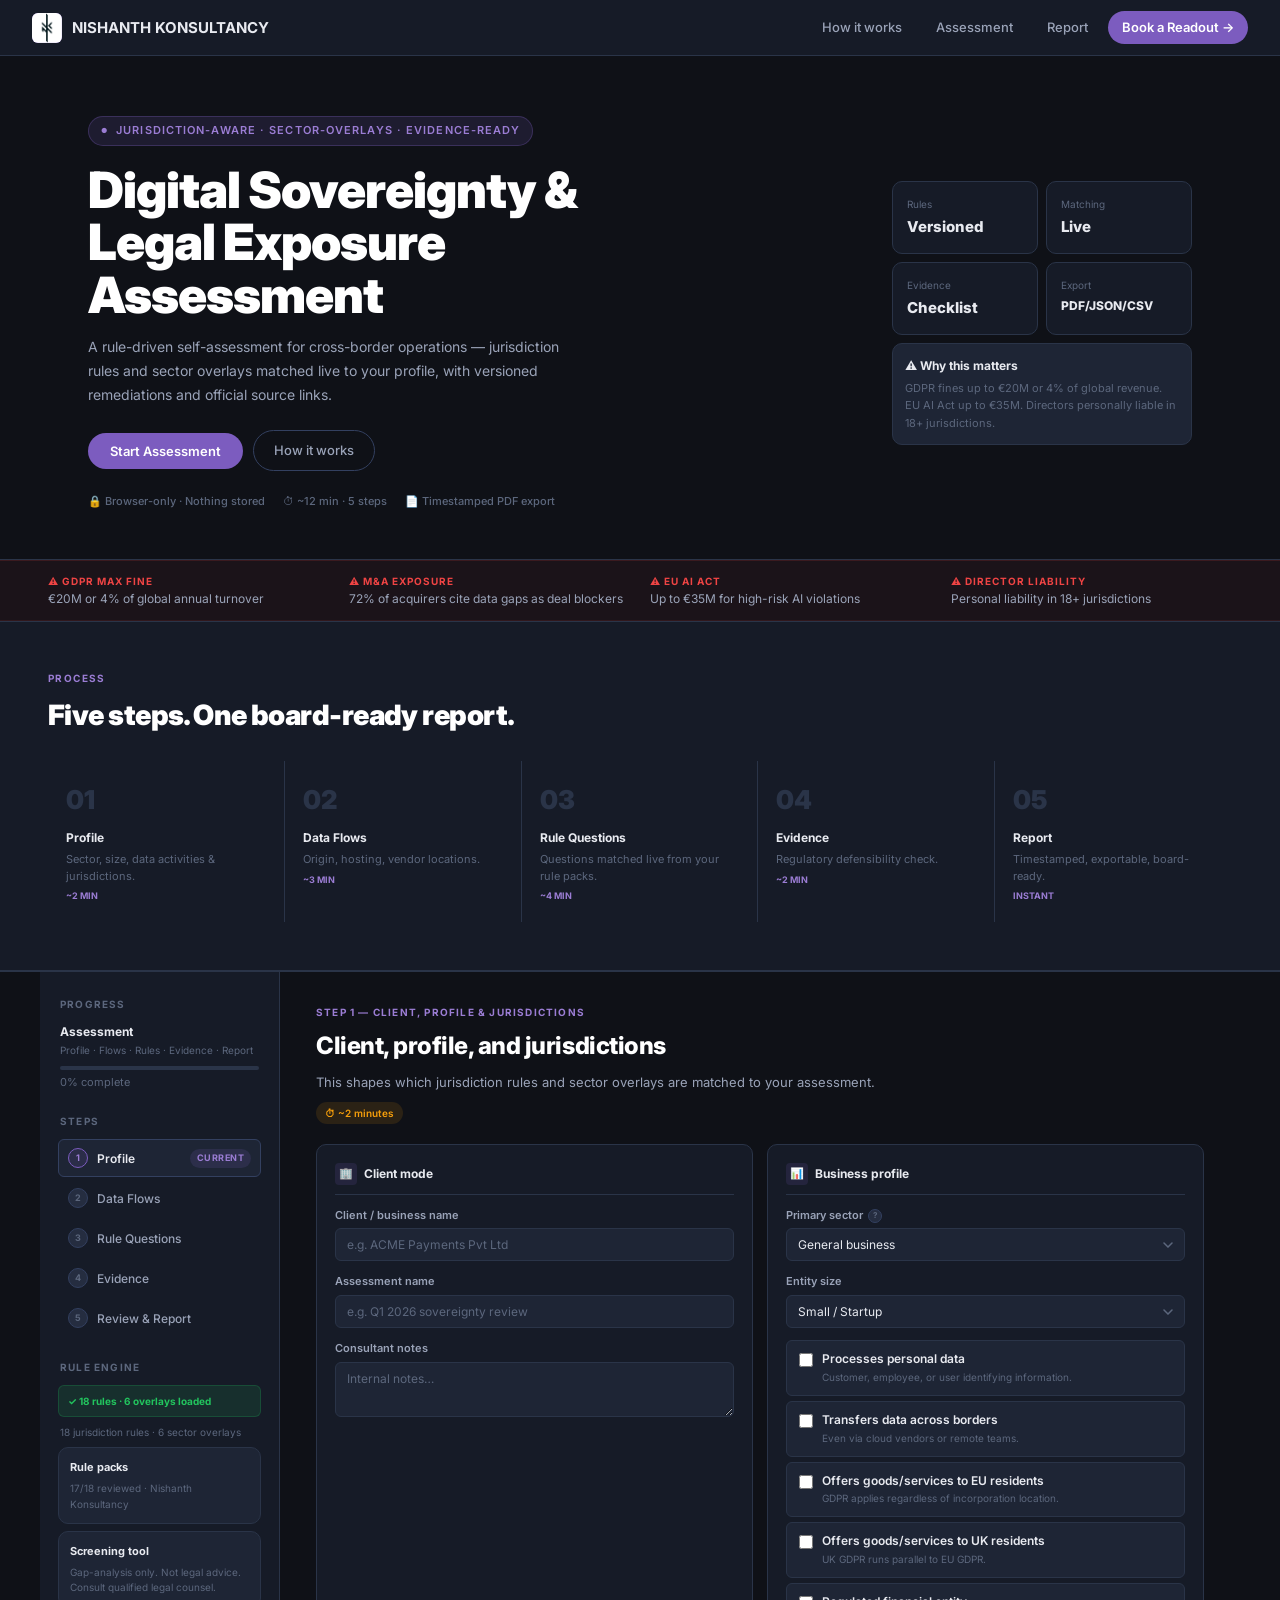
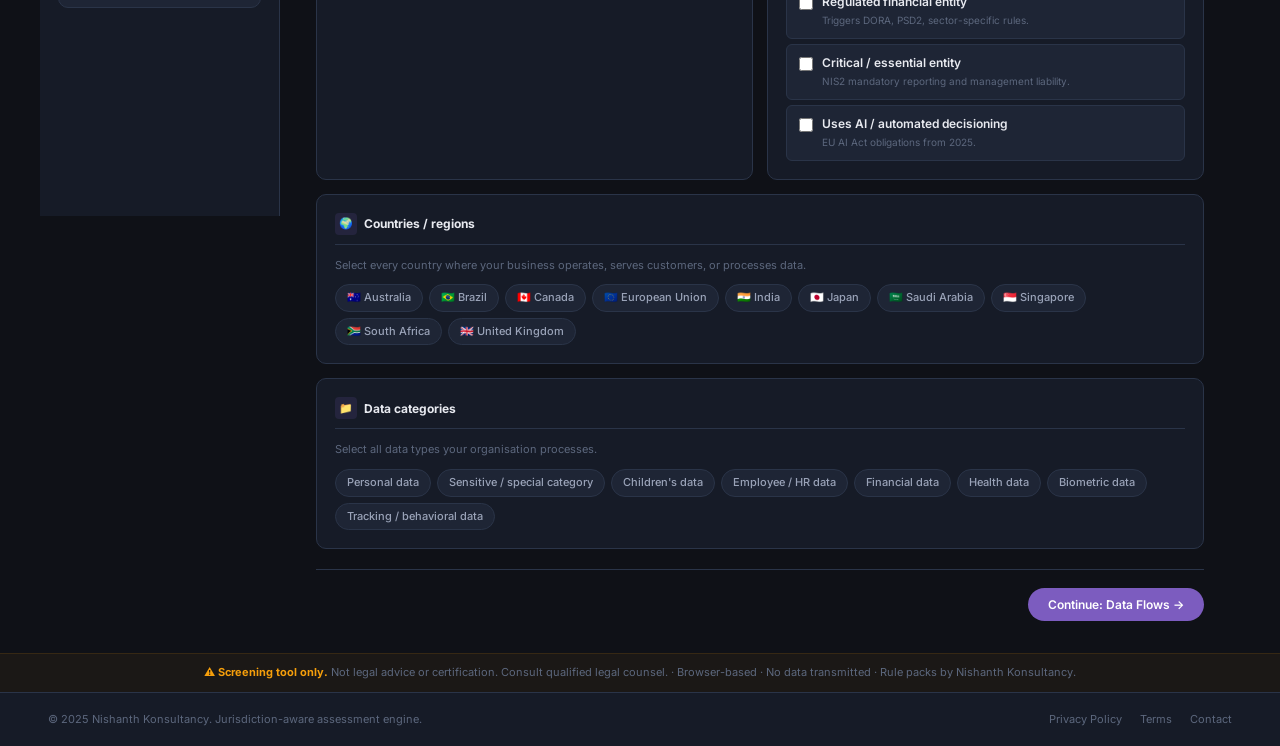
==== index.html @ 65ef79b1 "adding g-tag" ====
<!DOCTYPE html>
<html lang="en">
<head>
<meta charset="UTF-8">
<meta name="viewport" content="width=device-width, initial-scale=1.0">
<link rel="apple-touch-icon" sizes="180x180" href="./assets/apple-touch-icon.png">
<link rel="icon" type="image/png" sizes="32x32" href="./assets/favicon-32x32.png">
<link rel="icon" type="image/png" sizes="16x16" href="./assets/favicon-16x16.png">
<link rel="manifest" href="./site.webmanifest">
<title>Digital Sovereignty & Legal Exposure Assessment - Nishanth Konsultancy</title>
<link href="https://fonts.googleapis.com/css2?family=Inter:wght@300;400;500;600;700;800;900&display=swap" rel="stylesheet">

<!-- CSS -->
<style>
:root{
  --bg:#0f1117;--bg2:#161b27;--bg3:#1e2535;--bg4:#252d40;
  --border:#2a3448;--border2:#334060;
  --purple:#7c5cbf;--purple-l:#9b7dd4;--pp:rgba(124,92,191,.15);--pg:rgba(124,92,191,.3);
  --text:#e8eaf0;--text2:#9aa3b8;--text3:#5c677d;
  --green:#22c55e;--gp:rgba(34,197,94,.12);
  --amber:#f59e0b;--ap:rgba(245,158,11,.12);
  --red:#ef4444;--rp:rgba(239,68,68,.12);
  --blue:#3b82f6;--bp:rgba(59,130,246,.12);
  --r:6px;--rl:10px;
}
*{box-sizing:border-box;margin:0;padding:0;}
html{scroll-behavior:smooth;}
body{font-family:'Inter',sans-serif;background:var(--bg);color:var(--text);font-size:14px;line-height:1.6;min-height:100vh;}

nav{position:sticky;top:0;z-index:200;background:var(--bg2);border-bottom:1px solid var(--border);display:flex;align-items:center;justify-content:space-between;padding:0 32px;height:56px;}
.nav-logo{display:flex;align-items:center;gap:10px;font-size:15px;font-weight:700;color:var(--text);text-decoration:none;}
.nav-mark{width:30px;height:30px;border-radius:6px;background:var(--purple);display:flex;align-items:center;justify-content:center;font-size:12px;font-weight:800;color:#fff;}
.nav-links{display:flex;gap:6px;align-items:center;}
.nav-links a{color:var(--text2);text-decoration:none;font-size:13px;font-weight:500;padding:6px 14px;border-radius:var(--r);transition:all .2s;}
.nav-links a:hover{color:var(--text);background:var(--bg3);}
.nav-cta{background:var(--purple)!important;color:#fff!important;font-weight:600!important;border-radius:20px!important;}

.hero{padding:60px 48px 48px;display:grid;grid-template-columns:1fr 300px;gap:44px;align-items:center;max-width:1200px;margin:0 auto;}
.eyebrow{display:inline-flex;align-items:center;gap:8px;background:var(--pp);border:1px solid rgba(124,92,191,.3);color:var(--purple-l);font-size:11px;font-weight:600;letter-spacing:.1em;text-transform:uppercase;padding:5px 12px;border-radius:20px;margin-bottom:18px;}
.eyebrow::before{content:'●';font-size:7px;animation:pulse 2s infinite;}
@keyframes pulse{0%,100%{opacity:1}50%{opacity:.3}}
h1{font-size:clamp(30px,4.5vw,50px);font-weight:900;color:#fff;line-height:1.05;letter-spacing:-.02em;margin-bottom:14px;}
.hero-sub{color:var(--text2);font-size:14px;max-width:500px;line-height:1.7;margin-bottom:24px;}
.hero-acts{display:flex;gap:10px;flex-wrap:wrap;align-items:center;margin-bottom:22px;}
.btn-p{background:var(--purple);color:#fff;font-family:'Inter',sans-serif;font-weight:600;font-size:13px;padding:10px 22px;border-radius:30px;border:none;cursor:pointer;text-decoration:none;display:inline-flex;align-items:center;gap:7px;transition:all .2s;}
.btn-p:hover{background:var(--purple-l);transform:translateY(-1px);box-shadow:0 8px 24px var(--pg);}
.btn-o{background:transparent;color:var(--text2);font-family:'Inter',sans-serif;font-weight:500;font-size:13px;padding:9px 20px;border-radius:30px;border:1px solid var(--border2);cursor:pointer;text-decoration:none;display:inline-flex;align-items:center;gap:7px;transition:all .2s;}
.btn-o:hover{border-color:var(--text2);color:var(--text);}
.hero-meta{display:flex;gap:18px;flex-wrap:wrap;}
.hm{color:var(--text3);font-size:11px;font-weight:500;}
.feat-grid{display:grid;grid-template-columns:1fr 1fr;gap:8px;}
.feat-card{background:var(--bg2);border:1px solid var(--border);border-radius:var(--rl);padding:14px;}
.feat-lbl{font-size:10px;color:var(--text3);margin-bottom:3px;}
.feat-val{font-size:15px;font-weight:800;color:var(--text);}
.risk-note{background:var(--bg3);border:1px solid var(--border);border-radius:var(--rl);padding:12px;margin-top:8px;}
.rn-t{font-size:12px;font-weight:700;color:var(--text);margin-bottom:4px;}
.rn-p{font-size:11px;color:var(--text3);line-height:1.6;}

.risk-strip{background:rgba(239,68,68,.05);border-top:1px solid rgba(239,68,68,.15);border-bottom:1px solid rgba(239,68,68,.1);padding:12px 48px;}
.rs-inner{max-width:1200px;margin:0 auto;display:grid;grid-template-columns:repeat(4,1fr);gap:20px;}
.rs-lbl{font-size:10px;letter-spacing:.1em;text-transform:uppercase;color:var(--red);font-weight:700;margin-bottom:2px;}
.rs-val{font-size:12px;color:var(--text2);line-height:1.4;}

.how{background:var(--bg2);border-top:1px solid var(--border);border-bottom:1px solid var(--border);padding:48px;}
.how-inner{max-width:1200px;margin:0 auto;}
.how-steps{display:grid;grid-template-columns:repeat(5,1fr);gap:0;margin-top:24px;}
.hs{padding:18px;border-right:1px solid var(--border);}
.hs:last-child{border-right:none;}
.hs-num{font-size:26px;font-weight:900;color:var(--border);margin-bottom:7px;}
.hs-title{font-size:12px;font-weight:700;color:var(--text);margin-bottom:4px;}
.hs-desc{font-size:11px;color:var(--text3);line-height:1.5;}
.hs-time{font-size:9px;color:var(--purple-l);font-weight:700;text-transform:uppercase;margin-top:5px;}

.a-wrap{border-top:1px solid var(--border);}
.a-shell{max-width:1200px;margin:0 auto;display:grid;grid-template-columns:240px 1fr;min-height:80vh;}

.sidebar{background:var(--bg2);border-right:1px solid var(--border);padding:24px 18px;position:sticky;top:56px;height:calc(100vh - 56px);overflow-y:auto;}
.sb-sec{margin-bottom:22px;}
.sb-lbl{font-size:10px;letter-spacing:.12em;text-transform:uppercase;color:var(--text3);font-weight:700;margin-bottom:10px;padding:0 2px;}
.prog-bg{height:4px;background:var(--border);border-radius:3px;overflow:hidden;margin:8px 2px 4px;}
.prog-fill{height:100%;background:var(--purple);border-radius:3px;transition:width .4s;width:0%;}
.prog-pct{font-size:11px;color:var(--text3);padding:0 2px;}
.step-list{display:flex;flex-direction:column;gap:2px;}
.si{display:flex;align-items:center;justify-content:space-between;padding:8px 9px;border-radius:var(--r);cursor:pointer;transition:background .15s;border:1px solid transparent;}
.si:hover{background:var(--bg3);}
.si.cur{background:var(--bg3);border-color:var(--border2);}
.si-left{display:flex;align-items:center;gap:9px;}
.si-dot{width:20px;height:20px;border-radius:50%;background:var(--bg4);border:1px solid var(--border2);display:flex;align-items:center;justify-content:center;font-size:9px;font-weight:700;color:var(--text3);flex-shrink:0;transition:all .2s;}
.si.done .si-dot{background:var(--gp);border-color:var(--green);color:var(--green);}
.si.cur .si-dot{background:var(--pp);border-color:var(--purple);color:var(--purple-l);}
.si-name{font-size:12px;font-weight:500;color:var(--text2);}
.si.cur .si-name{color:var(--text);font-weight:600;}
.si-badge{font-size:9px;font-weight:700;padding:2px 7px;border-radius:20px;text-transform:uppercase;letter-spacing:.05em;}
.b-done{background:var(--gp);color:var(--green);}
.b-cur{background:var(--pp);color:var(--purple-l);}
.sb-card{background:var(--bg3);border:1px solid var(--border);border-radius:var(--rl);padding:11px;margin-bottom:7px;}
.sb-card-t{font-size:11px;font-weight:700;color:var(--text);margin-bottom:4px;}
.sb-card p{font-size:10px;color:var(--text3);line-height:1.55;}
.rules-badge{display:flex;align-items:center;gap:5px;padding:7px 9px;border:1px solid;border-radius:var(--r);font-size:10px;font-weight:700;margin-bottom:7px;}
.rb-ok{background:var(--gp);border-color:rgba(34,197,94,.2);color:var(--green);}
.rb-loading{background:var(--ap);border-color:rgba(245,158,11,.2);color:var(--amber);}
.rb-err{background:var(--rp);border-color:rgba(239,68,68,.2);color:var(--red);}

.main{padding:32px 36px;}
.sp{display:none;}
.sp.active{display:block;}
.step-no{font-size:10px;font-weight:700;letter-spacing:.12em;text-transform:uppercase;color:var(--purple-l);margin-bottom:7px;display:block;}
.sh h2{font-size:24px;font-weight:800;color:#fff;letter-spacing:-.02em;margin-bottom:7px;}
.sh p{color:var(--text2);font-size:13px;line-height:1.6;max-width:560px;}
.step-time{display:inline-flex;align-items:center;gap:4px;background:var(--ap);color:var(--amber);font-size:10px;font-weight:600;padding:3px 9px;border-radius:20px;margin-top:9px;}

.p2{display:grid;grid-template-columns:1fr 1fr;gap:14px;margin-bottom:14px;}
.panel{background:var(--bg2);border:1px solid var(--border);border-radius:var(--rl);padding:18px;}
.panel-full{background:var(--bg2);border:1px solid var(--border);border-radius:var(--rl);padding:18px;margin-bottom:14px;}
.ptitle{font-size:12px;font-weight:700;color:var(--text);margin-bottom:12px;padding-bottom:9px;border-bottom:1px solid var(--border);display:flex;align-items:center;gap:7px;}
.pi{width:22px;height:22px;border-radius:4px;background:var(--pp);display:flex;align-items:center;justify-content:center;font-size:11px;flex-shrink:0;}

.f{display:flex;flex-direction:column;gap:4px;margin-bottom:12px;}
.f:last-child{margin-bottom:0;}
.f label{font-size:11px;font-weight:600;color:var(--text2);display:flex;align-items:center;gap:5px;}
.tw{position:relative;display:inline-flex;}
.ti{width:14px;height:14px;border-radius:50%;background:var(--bg4);border:1px solid var(--border2);color:var(--text3);font-size:8px;font-weight:700;display:inline-flex;align-items:center;justify-content:center;cursor:help;}
.tb{display:none;position:absolute;left:19px;top:-5px;z-index:50;background:var(--bg4);border:1px solid var(--border2);color:var(--text2);font-size:11px;font-weight:400;line-height:1.5;padding:9px 13px;border-radius:var(--rl);width:240px;pointer-events:none;box-shadow:0 8px 32px rgba(0,0,0,.5);}
.tw:hover .tb{display:block;}
input[type=text],select,textarea{font-family:'Inter',sans-serif;font-size:12px;color:var(--text);background:var(--bg3);border:1px solid var(--border);border-radius:var(--r);padding:8px 11px;transition:all .2s;outline:none;width:100%;}
input::placeholder,textarea::placeholder{color:var(--text3);}
input:focus,select:focus,textarea:focus{border-color:var(--purple);box-shadow:0 0 0 3px var(--pp);}
select{appearance:none;background-image:url("data:image/svg+xml,%3Csvg xmlns='http://www.w3.org/2000/svg' width='10' height='6' fill='none'%3E%3Cpath d='M1 1l4 4 4-4' stroke='%235c677d' stroke-width='1.5' stroke-linecap='round'/%3E%3C/svg%3E");background-repeat:no-repeat;background-position:right 11px center;padding-right:30px;}
textarea{resize:vertical;min-height:72px;}

.chklist{display:flex;flex-direction:column;gap:5px;}
.chi{display:flex;align-items:flex-start;gap:9px;background:var(--bg3);border:1px solid var(--border);border-radius:var(--r);padding:10px 12px;cursor:pointer;transition:all .15s;}
.chi:hover{border-color:var(--border2);background:var(--bg4);}
.chi input[type=checkbox]{width:14px;height:14px;flex-shrink:0;margin-top:2px;accent-color:var(--purple);cursor:pointer;}
.chi-lbl{font-size:12px;font-weight:600;color:var(--text);line-height:1.4;}
.chi-desc{font-size:10px;color:var(--text3);margin-top:2px;line-height:1.5;}

.pills{display:flex;flex-wrap:wrap;gap:6px;margin-top:5px;}
.pill{padding:4px 11px;border-radius:20px;background:var(--bg3);border:1px solid var(--border);font-size:11px;font-weight:500;color:var(--text2);cursor:pointer;transition:all .15s;user-select:none;}
.pill:hover{border-color:var(--purple);color:var(--purple-l);}
.pill.sel{background:var(--pp);color:var(--purple-l);border-color:var(--purple);}

.rcallout{background:rgba(239,68,68,.07);border:1px solid rgba(239,68,68,.22);border-left:3px solid var(--red);border-radius:var(--r);padding:10px 13px;margin-top:9px;font-size:11px;color:#fca5a5;line-height:1.6;display:none;}

/* RULE QUESTION BLOCKS */
.rqw{margin-bottom:16px;}
.rq-head{background:var(--bg2);border:1px solid var(--border);border-radius:var(--rl) var(--rl) 0 0;padding:13px 16px;display:flex;align-items:flex-start;justify-content:space-between;gap:10px;flex-wrap:wrap;}
.rq-body{background:var(--bg3);border:1px solid var(--border);border-top:none;border-radius:0 0 var(--rl) var(--rl);padding:14px 16px;}
.rq-title{font-size:13px;font-weight:700;color:#fff;margin-bottom:4px;}
.rq-focus{font-size:11px;color:var(--text3);margin-top:4px;line-height:1.4;}
.rq-meta{display:flex;gap:6px;flex-wrap:wrap;margin-top:6px;}
.rbadge{display:inline-flex;align-items:center;padding:2px 8px;border-radius:20px;font-size:9px;font-weight:700;text-transform:uppercase;letter-spacing:.05em;}
.rb-privacy{background:var(--pp);color:var(--purple-l);}
.rb-cyber{background:var(--bp);color:var(--blue);}
.rb-transfer{background:var(--ap);color:var(--amber);}
.rb-sector{background:var(--gp);color:var(--green);}
.rb-marketing{background:rgba(239,68,68,.1);color:var(--red);}
.rb-sectoral{background:var(--bp);color:var(--blue);}
.rb-ai{background:rgba(124,92,191,.2);color:var(--purple-l);}
.rb-reviewed{background:var(--gp);color:var(--green);}
.rb-provisional{background:var(--ap);color:var(--amber);}
.may-badge{display:inline-flex;align-items:center;gap:4px;background:var(--ap);color:var(--amber);border:1px solid rgba(245,158,11,.25);font-size:9px;font-weight:700;padding:2px 8px;border-radius:20px;margin-bottom:7px;}
.rv{font-size:10px;color:var(--text3);white-space:nowrap;}
.qitem{background:var(--bg4);border:1px solid var(--border);border-radius:var(--r);padding:12px 14px;margin-bottom:7px;}
.qitem:last-child{margin-bottom:0;}
.q-text{font-size:12px;font-weight:600;color:var(--text);margin-bottom:3px;line-height:1.4;}
.q-help{font-size:10px;color:var(--text3);margin-bottom:10px;line-height:1.4;}
.ans-row{display:flex;gap:5px;flex-wrap:wrap;}
.ans-btn{padding:5px 13px;border-radius:20px;font-size:11px;font-weight:600;cursor:pointer;border:1px solid var(--border);background:var(--bg3);color:var(--text2);transition:all .15s;font-family:'Inter',sans-serif;}
.ans-btn:hover{border-color:var(--border2);color:var(--text);}
.ans-btn.s-yes{background:var(--gp);border-color:var(--green);color:var(--green);}
.ans-btn.s-partial{background:var(--ap);border-color:var(--amber);color:var(--amber);}
.ans-btn.s-no{background:var(--rp);border-color:var(--red);color:var(--red);}
.ans-btn.s-na{background:var(--bg4);border-color:var(--border2);color:var(--text3);}

.snav{display:flex;justify-content:space-between;align-items:center;margin-top:20px;padding-top:18px;border-top:1px solid var(--border);}
.btn-back{background:transparent;color:var(--text2);font-family:'Inter',sans-serif;font-weight:500;font-size:12px;padding:8px 16px;border-radius:var(--r);border:1px solid var(--border);cursor:pointer;display:flex;align-items:center;gap:5px;transition:all .15s;}
.btn-back:hover{border-color:var(--border2);color:var(--text);}
.btn-next{background:var(--purple);color:#fff;font-family:'Inter',sans-serif;font-weight:600;font-size:12px;padding:9px 20px;border-radius:30px;border:none;cursor:pointer;display:flex;align-items:center;gap:7px;transition:all .15s;}
.btn-next:hover{background:var(--purple-l);transform:translateY(-1px);box-shadow:0 6px 20px var(--pg);}

.rev-grid{display:grid;grid-template-columns:1fr 1fr;gap:9px;margin-bottom:14px;}
.rev-card{background:var(--bg3);border:1px solid var(--border);border-radius:var(--r);padding:12px 14px;}
.rev-lbl{font-size:9px;text-transform:uppercase;letter-spacing:.1em;color:var(--text3);font-weight:700;margin-bottom:4px;}
.rev-val{font-size:12px;color:var(--text);font-weight:600;line-height:1.4;}

/* REPORT */
#report{display:none;}
#report.visible{display:block;}
.rpt-hero{background:var(--bg2);border-bottom:1px solid var(--border);padding:36px 48px;}
.rpt-hero-in{max-width:1200px;margin:0 auto;}
.rpt-tag{display:inline-flex;align-items:center;gap:5px;background:var(--pp);border:1px solid rgba(124,92,191,.3);color:var(--purple-l);font-size:10px;font-weight:700;letter-spacing:.1em;text-transform:uppercase;padding:3px 11px;border-radius:20px;margin-bottom:12px;}
.rpt-hero h2{font-size:26px;font-weight:900;color:#fff;letter-spacing:-.02em;margin-bottom:5px;}
.rpt-meta{font-size:11px;color:var(--text3);display:flex;gap:14px;flex-wrap:wrap;align-items:center;margin-top:5px;}
.ts-badge{background:var(--pp);color:var(--purple-l);border:1px solid rgba(124,92,191,.25);padding:2px 9px;border-radius:20px;font-size:10px;font-weight:700;}
.score-cards{display:grid;grid-template-columns:repeat(5,1fr);gap:10px;margin-top:20px;}
.sc{background:var(--bg3);border:1px solid var(--border);border-radius:var(--rl);padding:14px 12px;}
.sc-lbl{font-size:9px;color:var(--text3);text-transform:uppercase;letter-spacing:.08em;margin-bottom:7px;font-weight:600;}
.sc-val{font-size:28px;font-weight:900;line-height:1;letter-spacing:-.02em;}
.sc-val.red{color:var(--red);}
.sc-val.amber{color:var(--amber);}
.sc-val.green{color:var(--green);}
.sc-sub{font-size:10px;color:var(--text3);margin-top:4px;}
.rag{display:inline-flex;align-items:center;gap:3px;padding:2px 8px;border-radius:20px;font-size:9px;font-weight:700;text-transform:uppercase;letter-spacing:.05em;}
.rag::before{content:'●';font-size:6px;}
.rag.red{background:var(--rp);color:var(--red);}
.rag.amber{background:var(--ap);color:var(--amber);}
.rag.green{background:var(--gp);color:var(--green);}
.rpt-body{max-width:1200px;margin:0 auto;padding:20px 48px 48px;}
.rsec{background:var(--bg2);border:1px solid var(--border);border-radius:var(--rl);padding:24px;margin-bottom:14px;}
.rsec-t{font-size:15px;font-weight:800;color:var(--text);margin-bottom:12px;display:flex;align-items:center;gap:9px;}
.rpt-icon{width:28px;height:28px;border-radius:5px;background:var(--pp);display:flex;align-items:center;justify-content:center;font-size:13px;flex-shrink:0;}
.narr{background:var(--bg3);border:1px solid var(--border);border-left:3px solid var(--purple);border-radius:var(--rl);padding:16px 18px;font-size:13px;line-height:1.75;color:var(--text2);}

.rrc{background:var(--bg3);border:1px solid var(--border);border-radius:var(--rl);margin-bottom:12px;overflow:hidden;}
.rrc-head{padding:14px 18px;border-bottom:1px solid var(--border);display:flex;align-items:flex-start;justify-content:space-between;gap:10px;flex-wrap:wrap;}
.rrc-title{font-size:13px;font-weight:700;color:#fff;margin-bottom:5px;}
.rrc-meta{font-size:10px;color:var(--text3);display:flex;gap:12px;flex-wrap:wrap;margin-top:5px;align-items:center;}
.rrc-meta a{color:var(--purple-l);text-decoration:none;font-size:10px;}
.rrc-meta a:hover{text-decoration:underline;}
.tabs{display:flex;border-bottom:1px solid var(--border);background:var(--bg4);}
.tab{padding:9px 16px;font-size:11px;font-weight:600;color:var(--text3);cursor:pointer;border-bottom:2px solid transparent;transition:all .15s;background:none;border-top:none;border-left:none;border-right:none;font-family:'Inter',sans-serif;}
.tab:hover{color:var(--text2);}
.tab.active{color:var(--purple-l);border-bottom-color:var(--purple);}
.tab-pane{padding:14px 18px;display:none;}
.tab-pane.active{display:block;}
.evid-list{display:flex;flex-direction:column;gap:5px;}
.evid-item{display:flex;align-items:center;gap:8px;padding:7px 10px;background:var(--bg3);border:1px solid var(--border);border-radius:var(--r);font-size:11px;color:var(--text2);}
.evid-dot{width:16px;height:16px;border-radius:50%;display:flex;align-items:center;justify-content:center;font-size:8px;flex-shrink:0;}
.ed-art{background:var(--pp);color:var(--purple-l);}
.rem-list{display:flex;flex-direction:column;gap:6px;}
.rem-item{padding:10px 12px;background:var(--bg3);border:1px solid var(--border);border-radius:var(--r);display:grid;grid-template-columns:72px 1fr 80px;gap:10px;align-items:start;}
.rem-p{font-size:9px;font-weight:700;text-transform:uppercase;letter-spacing:.05em;padding:2px 7px;border-radius:20px;text-align:center;}
.rp-imm{background:var(--rp);color:var(--red);}
.rp-pln{background:var(--ap);color:var(--amber);}
.rp-mnt{background:var(--gp);color:var(--green);}
.rem-act{font-size:11px;color:var(--text2);line-height:1.4;}
.rem-own{font-size:10px;color:var(--text3);text-align:right;}
.qa-item{padding:9px 11px;background:var(--bg4);border:1px solid var(--border);border-radius:var(--r);margin-bottom:5px;display:flex;align-items:flex-start;justify-content:space-between;gap:10px;}
.qa-text{font-size:11px;color:var(--text2);flex:1;line-height:1.45;}
.src-list{display:flex;flex-direction:column;gap:5px;}
.src-item{display:flex;align-items:center;gap:7px;padding:7px 11px;background:var(--bg4);border:1px solid var(--border);border-radius:var(--r);font-size:11px;}
.src-item a{color:var(--purple-l);text-decoration:none;flex:1;}
.src-item a:hover{text-decoration:underline;}
.src-meta{font-size:10px;color:var(--text3);background:var(--bg3);border:1px solid var(--border);padding:1px 7px;border-radius:20px;white-space:nowrap;}

.act-list{display:flex;flex-direction:column;gap:7px;}
.act-item{background:var(--bg3);border:1px solid var(--border);border-radius:var(--rl);padding:12px 14px;display:grid;grid-template-columns:26px 1fr auto;gap:10px;align-items:start;}
.act-num{width:26px;height:26px;border-radius:50%;display:flex;align-items:center;justify-content:center;font-size:10px;font-weight:800;flex-shrink:0;}
.an-h{background:var(--rp);color:var(--red);}
.an-m{background:var(--ap);color:var(--amber);}
.an-l{background:var(--gp);color:var(--green);}
.act-title{font-size:12px;font-weight:700;color:var(--text);margin-bottom:2px;}
.act-desc{font-size:11px;color:var(--text3);line-height:1.45;}
.act-meta{font-size:10px;color:var(--text3);white-space:nowrap;text-align:right;}

.cta-block{background:linear-gradient(135deg,#1a1340,#13192b);border:1px solid rgba(124,92,191,.3);border-radius:var(--rl);padding:28px;display:flex;align-items:center;justify-content:space-between;gap:20px;flex-wrap:wrap;margin-top:14px;}
.cta-block h3{font-size:18px;font-weight:800;color:#fff;margin-bottom:5px;}
.cta-block p{color:var(--text3);font-size:12px;max-width:380px;line-height:1.6;}
.exp-row{display:flex;gap:7px;flex-wrap:wrap;margin-top:14px;}
.btn-exp{background:var(--bg3);color:var(--text2);font-family:'Inter',sans-serif;font-size:11px;font-weight:600;padding:7px 14px;border-radius:var(--r);border:1px solid var(--border);cursor:pointer;display:flex;align-items:center;gap:5px;transition:all .15s;}
.btn-exp:hover{border-color:var(--purple);color:var(--purple-l);background:var(--pp);}

.empty{padding:28px;text-align:center;color:var(--text3);font-size:12px;}
.empty-icon{font-size:26px;margin-bottom:8px;}

.notice-bar{background:rgba(245,158,11,.05);border-top:1px solid rgba(245,158,11,.12);padding:10px 48px;text-align:center;font-size:11px;color:var(--text3);}
.notice-bar strong{color:var(--amber);}
footer{background:var(--bg2);border-top:1px solid var(--border);color:var(--text3);font-size:11px;padding:18px 48px;display:flex;justify-content:space-between;align-items:center;flex-wrap:wrap;gap:10px;}
footer a{color:var(--text3);text-decoration:none;}
footer a:hover{color:var(--purple-l);}

@media(max-width:900px){
  .hero{grid-template-columns:1fr;padding:36px 20px;}
  .hero-right{display:none;}
  .a-shell{grid-template-columns:1fr;}
  .sidebar{position:relative;height:auto;border-right:none;border-bottom:1px solid var(--border);}
  .p2{grid-template-columns:1fr;}
  .score-cards{grid-template-columns:repeat(2,1fr);}
  .rs-inner{grid-template-columns:1fr 1fr;}
  .how-steps{grid-template-columns:1fr 1fr;}
  .main{padding:20px;}
  .rpt-body{padding:14px 16px 36px;}
  .rpt-hero{padding:24px 16px;}
}
@media print{
  nav,.sidebar,.sp:not(.active),.hero,.risk-strip,.how,.notice-bar,footer,.exp-row,.cta-block,.btn-back,.btn-next,#assessment{display:none!important;}
  #report{display:block!important;}
  .rpt-hero,.rpt-body{padding:16px;}
  body{background:#fff;color:#000;}
}
</style>
</head>
<!-- Google tag (gtag.js) -->
<script async src="https://www.googletagmanager.com/gtag/js?id=G-2SWZ8YQVH3"></script>
<script>
  window.dataLayer = window.dataLayer || [];
  function gtag(){dataLayer.push(arguments);}
  gtag('js', new Date());

  gtag('config', 'G-2SWZ8YQVH3');
</script>
<body>
<header>
  <nav>
    <a class="brand brand-link nav-logo" href="index-af.html" aria-label="Home">
      <div class="title title-with-logo">
        <img
          class="nav-mark"
          src="assets/logo.png"
          alt="Nishanth Konsultancy logo"
          width="28"
            height="28"
            loading="eager"
            decoding="async"
        />
      </div>
      NISHANTH KONSULTANCY
    </a>

    <div class="nav-links">
      <a href="#how">How it works</a>
      <a href="#assessment">Assessment</a>
      <a href="#report">Report</a>
      <a href="#" class="nav-cta">Book a Readout →</a>
    </div>
  </nav>
</header>

<div style="border-bottom:1px solid var(--border)">
<div class="hero">
  <div>
    <div class="eyebrow">Jurisdiction-Aware · Sector-Overlays · Evidence-Ready</div>
    <h1>Digital Sovereignty &amp;<br>Legal Exposure<br>Assessment</h1>
    <p class="hero-sub">A rule-driven self-assessment for cross-border operations — jurisdiction rules and sector overlays matched live to your profile, with versioned remediations and official source links.</p>
    <div class="hero-acts">
      <button class="btn-p" onclick="startAssessment()">Start Assessment</button>
      <a href="#how" class="btn-o">How it works</a>
    </div>
    <div class="hero-meta">
      <span class="hm">🔒 Browser-only · Nothing stored</span>
      <span class="hm">⏱ ~12 min · 5 steps</span>
      <span class="hm">📄 Timestamped PDF export</span>
    </div>
  </div>
  <div>
    <div class="feat-grid">
      <div class="feat-card"><div class="feat-lbl">Rules</div><div class="feat-val">Versioned</div></div>
      <div class="feat-card"><div class="feat-lbl">Matching</div><div class="feat-val">Live</div></div>
      <div class="feat-card"><div class="feat-lbl">Evidence</div><div class="feat-val">Checklist</div></div>
      <div class="feat-card"><div class="feat-lbl">Export</div><div class="feat-val" style="font-size:12px">PDF/JSON/CSV</div></div>
    </div>
    <div class="risk-note">
      <div class="rn-t">⚠ Why this matters</div>
      <p class="rn-p">GDPR fines up to €20M or 4% of global revenue. EU AI Act up to €35M. Directors personally liable in 18+ jurisdictions.</p>
    </div>
  </div>
</div>
</div>

<div class="risk-strip">
  <div class="rs-inner">
    <div><div class="rs-lbl">⚠ GDPR Max Fine</div><div class="rs-val">€20M or 4% of global annual turnover</div></div>
    <div><div class="rs-lbl">⚠ M&amp;A Exposure</div><div class="rs-val">72% of acquirers cite data gaps as deal blockers</div></div>
    <div><div class="rs-lbl">⚠ EU AI Act</div><div class="rs-val">Up to €35M for high-risk AI violations</div></div>
    <div><div class="rs-lbl">⚠ Director Liability</div><div class="rs-val">Personal liability in 18+ jurisdictions</div></div>
  </div>
</div>

<div id="how" class="how">
  <div class="how-inner">
    <div style="font-size:10px;letter-spacing:.14em;text-transform:uppercase;color:var(--purple-l);font-weight:700;margin-bottom:7px">Process</div>
    <div style="font-size:clamp(20px,3vw,28px);font-weight:900;color:#fff;letter-spacing:-.02em">Five steps. One board-ready report.</div>
    <div class="how-steps">
      <div class="hs"><div class="hs-num">01</div><div class="hs-title">Profile</div><div class="hs-desc">Sector, size, data activities &amp; jurisdictions.</div><div class="hs-time">~2 min</div></div>
      <div class="hs"><div class="hs-num">02</div><div class="hs-title">Data Flows</div><div class="hs-desc">Origin, hosting, vendor locations.</div><div class="hs-time">~3 min</div></div>
      <div class="hs"><div class="hs-num">03</div><div class="hs-title">Rule Questions</div><div class="hs-desc">Questions matched live from your rule packs.</div><div class="hs-time">~4 min</div></div>
      <div class="hs"><div class="hs-num">04</div><div class="hs-title">Evidence</div><div class="hs-desc">Regulatory defensibility check.</div><div class="hs-time">~2 min</div></div>
      <div class="hs" style="border-right:none"><div class="hs-num">05</div><div class="hs-title">Report</div><div class="hs-desc">Timestamped, exportable, board-ready.</div><div class="hs-time">Instant</div></div>
    </div>
  </div>
</div>

<div id="assessment" class="a-wrap">
<div class="a-shell">

  <div class="sidebar">
    <div class="sb-sec">
      <div class="sb-lbl">Progress</div>
      <div style="padding:0 2px"><div style="font-size:12px;font-weight:700;color:var(--text);margin-bottom:2px">Assessment</div><div style="font-size:10px;color:var(--text3);line-height:1.5">Profile · Flows · Rules · Evidence · Report</div></div>
      <div class="prog-bg"><div class="prog-fill" id="progFill"></div></div>
      <div class="prog-pct" id="progPct">0% complete</div>
    </div>
    <div class="sb-sec">
      <div class="sb-lbl">Steps</div>
      <div class="step-list" id="sbSteps"></div>
    </div>
    <div class="sb-sec">
      <div class="sb-lbl">Rule Engine</div>
      <div id="rulesBadge" class="rules-badge rb-loading">⟳ Loading rules…</div>
      <div id="rulesCount" style="font-size:10px;color:var(--text3);padding:0 2px;margin-bottom:7px"></div>
      <div class="sb-card"><div class="sb-card-t">Rule packs</div><p id="sbRulesMeta">Loading…</p></div>
      <div class="sb-card"><div class="sb-card-t">Screening tool</div><p>Gap-analysis only. Not legal advice. Consult qualified legal counsel.</p></div>
    </div>
  </div>

  <div class="main">

    <!-- STEP 1 -->
    <div class="sp active" id="step1">
      <div class="sh" style="margin-bottom:20px">
        <span class="step-no">STEP 1 — CLIENT, PROFILE &amp; JURISDICTIONS</span>
        <h2>Client, profile, and jurisdictions</h2>
        <p>This shapes which jurisdiction rules and sector overlays are matched to your assessment.</p>
        <div class="step-time">⏱ ~2 minutes</div>
      </div>
      <div class="p2">
        <div class="panel">
          <div class="ptitle"><div class="pi">🏢</div>Client mode</div>
          <div class="f"><label>Client / business name</label><input type="text" id="orgName" placeholder="e.g. ACME Payments Pvt Ltd"></div>
          <div class="f"><label>Assessment name</label><input type="text" id="assessmentName" placeholder="e.g. Q1 2026 sovereignty review"></div>
          <div class="f"><label>Consultant notes</label><textarea id="consultantNotes1" placeholder="Internal notes…" style="min-height:55px"></textarea></div>
        </div>
        <div class="panel">
          <div class="ptitle"><div class="pi">📊</div>Business profile</div>
          <div class="f">
            <label>Primary sector <div class="tw"><div class="ti">?</div><div class="tb">Sector determines which overlay rules apply — finance, health, and critical infrastructure face stricter obligations.</div></div></label>
            <select id="sector">
              <option value="general">General business</option>
              <option value="adtech">AdTech / MarTech</option>
              <option value="financial">Financial services</option>
              <option value="healthcare">Healthcare / Healthtech</option>
              <option value="saas">SaaS / Cloud software</option>
              <option value="critical">Critical / essential services</option>
              <option value="ai">AI product / model provider</option>
            </select>
          </div>
          <div class="f">
            <label>Entity size</label>
            <select id="entitySize"><option value="Small">Small / Startup</option><option value="Mid-sized">Mid-sized</option><option value="Large">Large / Enterprise</option></select>
          </div>
          <div class="chklist" style="margin-top:4px">
            <label class="chi"><input type="checkbox" id="chk_personal"><div><div class="chi-lbl">Processes personal data</div><div class="chi-desc">Customer, employee, or user identifying information.</div></div></label>
            <label class="chi"><input type="checkbox" id="chk_crossborder"><div><div class="chi-lbl">Transfers data across borders</div><div class="chi-desc">Even via cloud vendors or remote teams.</div></div></label>
            <label class="chi"><input type="checkbox" id="chk_eu"><div><div class="chi-lbl">Offers goods/services to EU residents</div><div class="chi-desc">GDPR applies regardless of incorporation location.</div></div></label>
            <label class="chi"><input type="checkbox" id="chk_uk"><div><div class="chi-lbl">Offers goods/services to UK residents</div><div class="chi-desc">UK GDPR runs parallel to EU GDPR.</div></div></label>
            <label class="chi"><input type="checkbox" id="chk_fin"><div><div class="chi-lbl">Regulated financial entity</div><div class="chi-desc">Triggers DORA, PSD2, sector-specific rules.</div></div></label>
            <label class="chi"><input type="checkbox" id="chk_critical"><div><div class="chi-lbl">Critical / essential entity</div><div class="chi-desc">NIS2 mandatory reporting and management liability.</div></div></label>
            <label class="chi"><input type="checkbox" id="chk_ai"><div><div class="chi-lbl">Uses AI / automated decisioning</div><div class="chi-desc">EU AI Act obligations from 2025.</div></div></label>
          </div>
        </div>
      </div>
      <div class="panel-full">
        <div class="ptitle"><div class="pi">🌍</div>Countries / regions</div>
        <p style="font-size:11px;color:var(--text3);margin-bottom:10px">Select every country where your business operates, serves customers, or processes data.</p>
        <div class="pills" id="pillCountries">
          <div class="pill" onclick="togglePill(this,'country','AU')">🇦🇺 Australia</div>
          <div class="pill" onclick="togglePill(this,'country','BR')">🇧🇷 Brazil</div>
          <div class="pill" onclick="togglePill(this,'country','CA')">🇨🇦 Canada</div>
          <div class="pill" onclick="togglePill(this,'country','EU')">🇪🇺 European Union</div>
          <div class="pill" onclick="togglePill(this,'country','IN')">🇮🇳 India</div>
          <div class="pill" onclick="togglePill(this,'country','JP')">🇯🇵 Japan</div>
          <div class="pill" onclick="togglePill(this,'country','SA')">🇸🇦 Saudi Arabia</div>
          <div class="pill" onclick="togglePill(this,'country','SG')">🇸🇬 Singapore</div>
          <div class="pill" onclick="togglePill(this,'country','ZA')">🇿🇦 South Africa</div>
          <div class="pill" onclick="togglePill(this,'country','UK')">🇬🇧 United Kingdom</div>
        </div>
      </div>
      <div class="panel-full">
        <div class="ptitle"><div class="pi">📁</div>Data categories</div>
        <p style="font-size:11px;color:var(--text3);margin-bottom:10px">Select all data types your organisation processes.</p>
        <div class="pills" id="pillDataCats">
          <div class="pill" onclick="togglePill(this,'datacat','personal')">Personal data</div>
          <div class="pill" onclick="togglePill(this,'datacat','sensitive')">Sensitive / special category</div>
          <div class="pill" onclick="togglePill(this,'datacat','children')">Children's data</div>
          <div class="pill" onclick="togglePill(this,'datacat','employee')">Employee / HR data</div>
          <div class="pill" onclick="togglePill(this,'datacat','financial')">Financial data</div>
          <div class="pill" onclick="togglePill(this,'datacat','health')">Health data</div>
          <div class="pill" onclick="togglePill(this,'datacat','biometric')">Biometric data</div>
          <div class="pill" onclick="togglePill(this,'datacat','tracking')">Tracking / behavioral data</div>
        </div>
      </div>
      <div class="snav"><div></div><button class="btn-next" onclick="goStep(2)">Continue: Data Flows →</button></div>
    </div>

    <!-- STEP 2 -->
    <div class="sp" id="step2">
      <div class="sh" style="margin-bottom:20px">
        <span class="step-no">STEP 2 — DATA FLOW &amp; OPERATING FOOTPRINT</span>
        <h2>Data flow and operating footprint</h2>
        <p>Where data originates, lives, and travels determines your transfer obligations.</p>
        <div class="step-time">⏱ ~3 minutes</div>
      </div>
      <div class="panel-full">
        <div class="ptitle"><div class="pi">📍</div>Data origin</div>
        <p style="font-size:11px;color:var(--text3);margin-bottom:10px">Where is the personal data you collect originally generated?</p>
        <div class="pills" id="pillOrigin">
          <div class="pill" onclick="togglePill(this,'origin','EU')">EU / EEA</div>
          <div class="pill" onclick="togglePill(this,'origin','UK')">United Kingdom</div>
          <div class="pill" onclick="togglePill(this,'origin','IN')">India</div>
          <div class="pill" onclick="togglePill(this,'origin','AU')">Australia</div>
          <div class="pill" onclick="togglePill(this,'origin','BR')">Brazil</div>
          <div class="pill" onclick="togglePill(this,'origin','CA')">Canada</div>
          <div class="pill" onclick="togglePill(this,'origin','JP')">Japan</div>
          <div class="pill" onclick="togglePill(this,'origin','SA')">Saudi Arabia</div>
          <div class="pill" onclick="togglePill(this,'origin','SG')">Singapore</div>
          <div class="pill" onclick="togglePill(this,'origin','ZA')">South Africa</div>
          <div class="pill" onclick="togglePill(this,'origin','US')">United States</div>
          <div class="pill" onclick="togglePill(this,'origin','APAC')">APAC (other)</div>
        </div>
      </div>
      <div class="p2">
        <div class="panel">
          <div class="ptitle"><div class="pi">☁️</div>Storage / hosting</div>
          <div class="f">
            <label>Primary cloud / hosting provider <div class="tw"><div class="ti">?</div><div class="tb">US-based providers are subject to the US CLOUD Act — key concern for EU data controllers under Schrems II.</div></div></label>
            <select id="cloudProvider" onchange="checkCloudRisk()">
              <option value="">Select…</option>
              <option value="aws-us">AWS (US-based, global)</option>
              <option value="azure-us">Azure (US-based, global)</option>
              <option value="gcp-us">Google Cloud (US-based, global)</option>
              <option value="aws-eu">AWS EU-only region</option>
              <option value="azure-eu">Azure EU-only region</option>
              <option value="sovereign">EU-sovereign / Hetzner</option>
              <option value="onprem">On-premise</option>
              <option value="mixed">Mixed / Multiple</option>
              <option value="unknown">Unknown</option>
            </select>
            <div class="rcallout" id="cloudRisk"><strong>Transfer Risk:</strong> US-based providers fall under the US CLOUD Act. EU personal data requires SCCs + Transfer Impact Assessment (TIA) to remain GDPR-compliant.</div>
          </div>
          <div class="f">
            <label>Storage locations</label>
            <div class="pills" id="pillStorage" style="margin-top:4px">
              <div class="pill" onclick="togglePill(this,'storage','EU')">EU</div>
              <div class="pill" onclick="togglePill(this,'storage','UK')">UK</div>
              <div class="pill" onclick="togglePill(this,'storage','US')">US</div>
              <div class="pill" onclick="togglePill(this,'storage','IN')">India</div>
              <div class="pill" onclick="togglePill(this,'storage','SG')">Singapore</div>
              <div class="pill" onclick="togglePill(this,'storage','AU')">Australia</div>
            </div>
          </div>
        </div>
        <div class="panel">
          <div class="ptitle"><div class="pi">🔗</div>Processor / vendor locations</div>
          <p style="font-size:11px;color:var(--text3);margin-bottom:9px">Where are your key SaaS tools and sub-processors based?</p>
          <div class="pills" id="pillProcessors">
            <div class="pill" onclick="togglePill(this,'processor','US')">United States</div>
            <div class="pill" onclick="togglePill(this,'processor','EU')">EU / EEA</div>
            <div class="pill" onclick="togglePill(this,'processor','UK')">United Kingdom</div>
            <div class="pill" onclick="togglePill(this,'processor','IN')">India</div>
            <div class="pill" onclick="togglePill(this,'processor','SG')">Singapore</div>
            <div class="pill" onclick="togglePill(this,'processor','CA')">Canada</div>
            <div class="pill" onclick="togglePill(this,'processor','AU')">Australia</div>
          </div>
        </div>
      </div>
      <div class="panel-full">
        <div class="ptitle"><div class="pi">📝</div>Operational notes</div>
        <div class="p2" style="margin-bottom:0">
          <div class="f"><label>Transfer notes</label><textarea id="transferNotes" placeholder="Known arrangements, SCCs in place, adequacy decisions…"></textarea></div>
          <div class="f"><label>Known unknowns</label><textarea id="unknowns" placeholder="Areas of uncertainty in your data flows…"></textarea></div>
          <div class="f"><label>Assumptions</label><textarea id="assumptions" placeholder="Assumptions made in this assessment…"></textarea></div>
        </div>
      </div>
      <div class="snav"><button class="btn-back" onclick="goStep(1)">← Back</button><button class="btn-next" onclick="goToRules()">Continue: Rule Questions →</button></div>
    </div>

    <!-- STEP 3 -->
    <div class="sp" id="step3">
      <div class="sh" style="margin-bottom:20px">
        <span class="step-no">STEP 3 — JURISDICTION &amp; SECTOR RULE QUESTIONS</span>
        <h2>Rule-matched questions</h2>
        <p>Questions below are matched live from your selected jurisdictions and sector rule packs. Answer based on what is genuinely in place today.</p>
        <div class="step-time">⏱ ~4 minutes</div>
      </div>
      <div id="ruleQs"><div class="empty"><div class="empty-icon">⟳</div>Matching rules to your profile…</div></div>
      <div class="snav"><button class="btn-back" onclick="goStep(2)">← Back</button><button class="btn-next" onclick="goStep(4)">Continue: Evidence →</button></div>
    </div>

    <!-- STEP 4 -->
    <div class="sp" id="step4">
      <div class="sh" style="margin-bottom:20px">
        <span class="step-no">STEP 4 — EVIDENCE READINESS</span>
        <h2>Evidence readiness</h2>
        <p>If a regulator or acquirer requested documentation today, which of these could you produce within 48 hours?</p>
        <div class="step-time">⏱ ~2 minutes</div>
      </div>
      <div class="panel-full">
        <div class="ptitle"><div class="pi">📋</div>Documentation inventory</div>
        <div class="chklist">
          <label class="chi"><input type="checkbox" class="evid" id="e1"><div><div class="chi-lbl">Data inventory / data map</div><div class="chi-desc">Foundation for all other compliance evidence. What data exists, where, and who owns it.</div></div></label>
          <label class="chi"><input type="checkbox" class="evid" id="e2"><div><div class="chi-lbl">Privacy notice — published and current</div><div class="chi-desc">GDPR Art. 13/14, UK GDPR, DPDP, LGPD — all require clear notice of collection and rights.</div></div></label>
          <label class="chi"><input type="checkbox" class="evid" id="e3"><div><div class="chi-lbl">Record of Processing Activities (RoPA)</div><div class="chi-desc">GDPR Art. 30 mandatory. First document regulators request.</div></div></label>
          <label class="chi"><input type="checkbox" class="evid" id="e4"><div><div class="chi-lbl">Data Processing Agreements with all vendors</div><div class="chi-desc">Signed, stored, retrievable. Regulators request the full list during audits.</div></div></label>
          <label class="chi"><input type="checkbox" class="evid" id="e5"><div><div class="chi-lbl">Transfer safeguards — SCCs / IDTAs / adequacy</div><div class="chi-desc">Current 2021 SCCs or UK IDTAs, countersigned, linked to a transfer map.</div></div></label>
          <label class="chi"><input type="checkbox" class="evid" id="e6"><div><div class="chi-lbl">DPIA for high-risk processing</div><div class="chi-desc">GDPR Art. 35 mandatory. Absence is itself a reportable breach.</div></div></label>
          <label class="chi"><input type="checkbox" class="evid" id="e7"><div><div class="chi-lbl">Incident / breach log and notification playbook</div><div class="chi-desc">Covers GDPR, CERT-In, PDPA, and NIS2 reporting obligations.</div></div></label>
          <label class="chi"><input type="checkbox" class="evid" id="e8"><div><div class="chi-lbl">Staff privacy training records (last 12 months)</div><div class="chi-desc">Significant mitigating factor in enforcement proceedings.</div></div></label>
          <label class="chi"><input type="checkbox" class="evid" id="e9"><div><div class="chi-lbl">Board or exec-level governance sign-off</div><div class="chi-desc">Powerful accountability evidence in enforcement proceedings.</div></div></label>
        </div>
      </div>
      <div class="panel-full">
        <div class="ptitle"><div class="pi">📝</div>Additional context</div>
        <div class="f"><label>Consultant / advisor notes</label><textarea id="consultantNotes" placeholder="Pending audits, known gaps being addressed, recent legal advice, planned remediation…" style="min-height:80px"></textarea></div>
      </div>
      <div class="snav"><button class="btn-back" onclick="goStep(3)">← Back</button><button class="btn-next" onclick="goToReview()">Continue: Review →</button></div>
    </div>

    <!-- STEP 5 -->
    <div class="sp" id="step5">
      <div class="sh" style="margin-bottom:20px">
        <span class="step-no">STEP 5 — REVIEW &amp; GENERATE REPORT</span>
        <h2>Review and generate report</h2>
        <p>Review your answers then generate your timestamped Digital Sovereignty Risk Report.</p>
        <div class="step-time">⏱ 1 minute</div>
      </div>
      <div class="rev-grid" id="revGrid"></div>
      <div style="margin-top:12px;background:rgba(245,158,11,.07);border:1px solid rgba(245,158,11,.18);border-left:3px solid var(--amber);border-radius:var(--r);padding:12px 14px;">
        <div style="font-size:10px;font-weight:700;text-transform:uppercase;letter-spacing:.08em;color:var(--amber);margin-bottom:4px">Important</div>
        <p style="font-size:11px;color:var(--text2);line-height:1.6">This is a <strong style="color:var(--text)">screening and gap-analysis tool only</strong>. Not legal advice or certification. Review with qualified legal counsel before relying on it for regulatory, investment, or operational decisions.</p>
      </div>
      <div class="snav"><button class="btn-back" onclick="goStep(4)">← Back</button><button class="btn-next" onclick="generateReport()" style="padding:11px 26px;font-size:13px">Generate Report →</button></div>
    </div>

  </div>
</div>
</div>

<!-- REPORT -->
<div id="report">
  <div class="rpt-hero">
    <div class="rpt-hero-in">
      <div class="rpt-tag">📊 Digital Sovereignty Risk Report</div>
      <h2 id="rptTitle">Organisation — Digital Sovereignty Assessment</h2>
      <div class="rpt-meta">
        <span>🏢 <span id="rptOrg"></span></span>
        <span>📅 <span id="rptDate"></span></span>
        <span class="ts-badge" id="rptTs"></span>
        <span>Nishanth Konsultancy</span>
        <span style="color:var(--red);font-weight:600">Confidential — Not Legal Advice</span>
      </div>
      <div class="score-cards" id="scoreCards"></div>
    </div>
  </div>
  <div class="rpt-body">
    <div class="rsec">
      <div class="rsec-t"><div class="rpt-icon">📝</div>Executive Summary</div>
      <div class="narr" id="rptNarr"></div>
      <div style="display:grid;grid-template-columns:repeat(auto-fill,minmax(180px,1fr));gap:9px;margin-top:13px" id="rptTopline"></div>
    </div>
    <div class="rsec">
      <div class="rsec-t"><div class="rpt-icon">📋</div>Applicable Laws, Governance &amp; Evidence</div>
      <p style="font-size:11px;color:var(--text3);margin-bottom:14px">Each matched rule shows your answers, evidence checklist, remediation steps, and official sources — with version and review date from your rule packs.</p>
      <div id="rptRuleCards"></div>
    </div>
    <div class="rsec">
      <div class="rsec-t"><div class="rpt-icon">⚡</div>Action Register</div>
      <p style="font-size:11px;color:var(--text3);margin-bottom:12px">Consolidated from all matched rules, ordered by priority. Immediate items should be escalated to legal counsel within 30 days.</p>
      <div class="act-list" id="rptActions"></div>
    </div>
    <div class="cta-block">
      <div>
        <h3>Turn this into a working roadmap.</h3>
        <p>Use this report as the foundation for workshops, evidence validation, architecture review, and country-specific remediation planning.</p>
      </div>
      <button class="btn-p" onclick="alert('Contact: hello@nishanthkonsultancy.com')">Book a 30-min Expert Readout →</button>
    </div>
    <div class="exp-row">
      <button class="btn-exp" onclick="window.print()">📄 Export PDF</button>
      <button class="btn-exp" onclick="exportJSON()">{ } Export JSON</button>
      <button class="btn-exp" onclick="exportCSV()">⊞ Export CSV</button>
      <button class="btn-exp" onclick="copyLink()">🔗 Copy Link</button>
      <button class="btn-exp" onclick="resetAssessment()">↺ Retake</button>
    </div>
  </div>
</div>

<div class="notice-bar"><strong>⚠ Screening tool only.</strong> Not legal advice or certification. Consult qualified legal counsel. · Browser-based · No data transmitted · Rule packs by Nishanth Konsultancy.</div>
<footer>
  <div>© 2025 Nishanth Konsultancy. Jurisdiction-aware assessment engine.</div>
  <div style="display:flex;gap:18px"><a href="#">Privacy Policy</a><a href="#">Terms</a><a href="#">Contact</a></div>
</footer>

<!-- Custom JS -->
<script>
/* ═══════════════════════════════════════
   RULES BUNDLE — from your JSON files
   Set RULES_URL to load from CDN instead.
   ═══════════════════════════════════════ */
const RULES_URL = null;
const BUNDLE = {"rules": [{"id": "privacy_act_au", "layer": "privacy", "layerLabel": "Privacy", "title": "Privacy Act / APPs", "countryLabel": "Australia", "focus": "Personal information handling in Australia", "version": "1.0.0", "maintenanceStatus": "reviewed", "reviewCadence": "semiannual", "nextReviewDue": "2026-09-08", "sourceJurisdiction": "Australia", "officialSourceType": "Regulator portal / official legislative guidance", "lastReviewed": "2026-03-08", "reviewNotes": "Validated against OAIC Privacy Act and APP pages.", "reviewOwner": "Nishanth Konsultancy", "riskTags": ["privacy", "notice", "accountability"], "impactWeight": 4, "likelihoodWeight": 3, "enforcementSensitivity": 3, "crossBorderSensitivity": 3, "sectorSensitivity": 3, "officialSources": [{"label": "OAIC \u2014 The Privacy Act", "url": "https://www.oaic.gov.au/privacy/privacy-legislation/the-privacy-act"}, {"label": "OAIC \u2014 Australian Privacy Principles", "url": "https://www.oaic.gov.au/privacy/australian-privacy-principles"}], "changeLog": [{"date": "2026-03-10", "note": "Expanded to v13 schema."}], "evidenceChecklist": ["Notice handling", "Internal ownership"], "artifactsRequired": ["Privacy notice", "Owner assignment"], "remediations": [{"priority": "immediate", "owner": "Privacy", "timeline": "0-30 days", "action": "Map Australian personal-information handling and ownership."}, {"priority": "planned", "owner": "Privacy / Ops", "timeline": "30-90 days", "action": "Document notice and accountability controls."}, {"priority": "maintain", "owner": "Privacy", "timeline": "Ongoing", "action": "Refresh Australia privacy evidence periodically."}], "applicability": {"appliesIf": [{"type": "boolean", "field": "processesPersonalData", "equals": true}, {"type": "includes", "field": "selectedCountries", "value": "AU"}], "mayApplyIf": [{"type": "includes", "field": "dataOrigin", "value": "AU"}], "reasonLikely": "Australia operations involving personal information likely require Privacy Act / APP screening.", "reasonMaybe": "Australian-origin personal information may require review."}, "questions": [{"title": "Do you maintain privacy notices and internal accountability for Australian personal information?", "help": "Notice and accountability remain core themes."}], "_countryId": "AU", "_countryLabel": "Australia"}, {"id": "lgpd_br", "layer": "privacy", "layerLabel": "Privacy", "title": "Brazil LGPD", "countryLabel": "Brazil", "focus": "Personal data processing in Brazil", "version": "1.0.0", "maintenanceStatus": "reviewed", "reviewCadence": "semiannual", "nextReviewDue": "2026-09-08", "sourceJurisdiction": "Brazil", "officialSourceType": "Official government / regulator PDF", "lastReviewed": "2026-03-08", "reviewNotes": "Validated against gov.br / ANPD-hosted LGPD text.", "reviewOwner": "Nishanth Konsultancy", "riskTags": ["privacy", "purpose", "governance"], "impactWeight": 4, "likelihoodWeight": 3, "enforcementSensitivity": 3, "crossBorderSensitivity": 3, "sectorSensitivity": 3, "officialSources": [{"label": "ANPD / gov.br \u2014 LGPD text", "url": "https://www.gov.br/anpd/pt-br/centrais-de-conteudo/outros-documentos-e-publicacoes-institucionais/lgpd-en-lei-no-13-709-capa.pdf"}], "changeLog": [{"date": "2026-03-10", "note": "Expanded to v13 schema."}], "evidenceChecklist": ["Purpose mapping", "Data inventory"], "artifactsRequired": ["Purpose register", "Privacy workflow"], "remediations": [{"priority": "immediate", "owner": "Privacy", "timeline": "0-30 days", "action": "Map Brazilian personal data and processing purposes."}, {"priority": "planned", "owner": "Privacy / Ops", "timeline": "30-90 days", "action": "Document accountability and purpose handling evidence."}, {"priority": "maintain", "owner": "Privacy", "timeline": "Ongoing", "action": "Refresh LGPD evidence and purpose registry."}], "applicability": {"appliesIf": [{"type": "boolean", "field": "processesPersonalData", "equals": true}, {"type": "includes", "field": "selectedCountries", "value": "BR"}], "mayApplyIf": [{"type": "includes", "field": "dataOrigin", "value": "BR"}], "reasonLikely": "Brazil operations involving personal data likely require LGPD analysis.", "reasonMaybe": "Brazil-origin personal data may require LGPD review."}, "questions": [{"title": "Do you identify Brazilian personal data and the processing purposes attached to it?", "help": "Purpose and accountability are relevant."}], "_countryId": "BR", "_countryLabel": "Brazil"}, {"id": "pipeda_ca", "layer": "privacy", "layerLabel": "Privacy", "title": "Canada PIPEDA", "countryLabel": "Canada", "focus": "Commercial personal information handling in Canada", "version": "1.0.0", "maintenanceStatus": "reviewed", "reviewCadence": "semiannual", "nextReviewDue": "2026-09-08", "sourceJurisdiction": "Canada", "officialSourceType": "Regulator portal / official legislation guidance", "lastReviewed": "2026-03-08", "reviewNotes": "Validated against OPC Canada PIPEDA page.", "reviewOwner": "Nishanth Konsultancy", "riskTags": ["privacy", "commercial-processing"], "impactWeight": 4, "likelihoodWeight": 3, "enforcementSensitivity": 3, "crossBorderSensitivity": 3, "sectorSensitivity": 3, "officialSources": [{"label": "OPC Canada \u2014 PIPEDA", "url": "https://www.priv.gc.ca/en/privacy-topics/privacy-laws-in-canada/the-personal-information-protection-and-electronic-documents-act-pipeda/"}], "changeLog": [{"date": "2026-03-10", "note": "Expanded to v13 schema."}], "evidenceChecklist": ["Commercial processing map", "Ownership"], "artifactsRequired": ["Policy", "Data map"], "remediations": [{"priority": "immediate", "owner": "Privacy", "timeline": "0-30 days", "action": "Map Canadian commercial personal-information handling."}, {"priority": "planned", "owner": "Privacy / Ops", "timeline": "30-90 days", "action": "Document accountability and commercial-processing evidence."}, {"priority": "maintain", "owner": "Privacy", "timeline": "Ongoing", "action": "Refresh Canadian privacy evidence periodically."}], "applicability": {"appliesIf": [{"type": "boolean", "field": "processesPersonalData", "equals": true}, {"type": "includes", "field": "selectedCountries", "value": "CA"}], "mayApplyIf": [{"type": "includes", "field": "dataOrigin", "value": "CA"}], "reasonLikely": "Commercial personal-information handling in Canada likely requires PIPEDA analysis.", "reasonMaybe": "Canada-origin personal information may require PIPEDA review."}, "questions": [{"title": "Do you identify Canadian personal information processed in commercial activities?", "help": "PIPEDA applies in commercial contexts."}], "_countryId": "CA", "_countryLabel": "Canada"}, {"id": "gdpr", "layer": "privacy", "layerLabel": "Privacy", "title": "GDPR", "countryLabel": "European Union", "focus": "Personal data handling, rights, lawful basis, governance, and transfers", "version": "1.0.0", "maintenanceStatus": "reviewed", "reviewCadence": "quarterly", "nextReviewDue": "2026-06-08", "supersedesRuleId": null, "sourceJurisdiction": "European Union", "officialSourceType": "Statute / official legislative text", "lastReviewed": "2026-03-08", "reviewNotes": "Validated against EUR-Lex official legislative text.", "reviewOwner": "Nishanth Konsultancy", "riskTags": ["privacy", "rights", "transfers", "governance"], "impactWeight": 5, "likelihoodWeight": 5, "enforcementSensitivity": 5, "crossBorderSensitivity": 5, "sectorSensitivity": 3, "officialSources": [{"label": "EUR-Lex \u2014 GDPR", "url": "https://eur-lex.europa.eu/eli/reg/2016/679/oj/eng"}], "changeLog": [{"date": "2026-03-10", "note": "Expanded to v13 schema with risk, evidence, and remediation fields."}, {"date": "2026-03-08", "note": "Added maintenance and reviewer metadata."}], "evidenceChecklist": ["Data inventory", "Privacy notice", "Rights request workflow", "Processor register", "Transfer records"], "artifactsRequired": ["SOP", "Record of processing", "DPA templates", "Rights tracking evidence"], "remediations": [{"priority": "immediate", "owner": "Privacy / Product", "timeline": "0-30 days", "action": "Map EU personal-data processing and rights workflow end to end."}, {"priority": "planned", "owner": "Privacy / Engineering", "timeline": "30-90 days", "action": "Document transfer logic, processor governance, and evidence collection."}, {"priority": "maintain", "owner": "Privacy", "timeline": "Ongoing", "action": "Refresh rights, processor, and transfer records quarterly."}], "applicability": {"appliesIf": [{"type": "boolean", "field": "processesPersonalData", "equals": true}, {"type": "includes", "field": "selectedCountries", "value": "EU"}], "mayApplyIf": [{"type": "boolean", "field": "offersToEU", "equals": true}, {"type": "includes", "field": "dataOrigin", "value": "EU"}], "reasonLikely": "EU personal-data processing likely requires GDPR analysis.", "reasonMaybe": "EU-facing activity or EU-origin data may still trigger GDPR analysis."}, "questions": [{"title": "Can you handle data-subject rights and lawful-basis documentation?", "help": "Rights handling and lawful basis are central GDPR capabilities."}, {"title": "Can you identify EU transfer paths and processor involvement?", "help": "Transfer and processor visibility are essential."}], "_countryId": "EU", "_countryLabel": "European Union"}, {"id": "nis2", "layer": "cyber", "layerLabel": "Cyber / Incident", "title": "NIS2", "countryLabel": "European Union", "focus": "Cybersecurity governance and incident readiness", "version": "1.0.0", "maintenanceStatus": "reviewed", "reviewCadence": "quarterly", "nextReviewDue": "2026-06-08", "sourceJurisdiction": "European Union", "officialSourceType": "Directive / official legislative text", "lastReviewed": "2026-03-08", "reviewNotes": "Validated against EUR-Lex directive text.", "reviewOwner": "Nishanth Konsultancy", "riskTags": ["cyber", "critical-services", "incident-reporting"], "impactWeight": 5, "likelihoodWeight": 4, "enforcementSensitivity": 4, "crossBorderSensitivity": 2, "sectorSensitivity": 5, "officialSources": [{"label": "EUR-Lex \u2014 NIS2 Directive", "url": "https://eur-lex.europa.eu/eli/dir/2022/2555/oj/eng"}], "changeLog": [{"date": "2026-03-10", "note": "Expanded to v13 schema."}], "evidenceChecklist": ["Incident process", "Critical service map", "Risk register"], "artifactsRequired": ["IR playbook", "Critical services inventory", "Escalation matrix"], "remediations": [{"priority": "immediate", "owner": "Security / Operations", "timeline": "0-30 days", "action": "Document NIS2-relevant incident and service-criticality assumptions."}, {"priority": "planned", "owner": "Security", "timeline": "30-90 days", "action": "Formalize risk treatment and reporting readiness for covered services."}, {"priority": "maintain", "owner": "Security", "timeline": "Ongoing", "action": "Exercise incident procedures and service mapping periodically."}], "applicability": {"appliesIf": [{"type": "includes", "field": "selectedCountries", "value": "EU"}, {"type": "boolean", "field": "essentialEntity", "equals": true}], "mayApplyIf": [{"type": "equals", "field": "sector", "value": "critical"}], "reasonLikely": "EU critical or essential operations likely require NIS2 review.", "reasonMaybe": "Critical-sector EU operations may still require NIS2 screening."}, "questions": [{"title": "Do you maintain formal cyber risk management and escalation for covered services?", "help": "NIS2 emphasizes governance and response readiness."}], "_countryId": "EU", "_countryLabel": "European Union"}, {"id": "dora", "layer": "sectoral", "layerLabel": "Sectoral / Financial", "title": "DORA", "countryLabel": "European Union", "focus": "Digital operational resilience for financial entities", "version": "1.0.0", "maintenanceStatus": "reviewed", "reviewCadence": "quarterly", "nextReviewDue": "2026-06-08", "sourceJurisdiction": "European Union", "officialSourceType": "Regulation / official legislative text", "lastReviewed": "2026-03-08", "reviewNotes": "Validated against EUR-Lex regulation text.", "reviewOwner": "Nishanth Konsultancy", "riskTags": ["financial", "resilience", "third-party"], "impactWeight": 5, "likelihoodWeight": 4, "enforcementSensitivity": 4, "crossBorderSensitivity": 3, "sectorSensitivity": 5, "officialSources": [{"label": "EUR-Lex \u2014 DORA", "url": "https://eur-lex.europa.eu/eli/reg/2022/2554/oj/eng"}], "changeLog": [{"date": "2026-03-10", "note": "Expanded to v13 schema."}], "evidenceChecklist": ["Critical ICT inventory", "Third-party dependency register", "Resilience plan"], "artifactsRequired": ["Vendor register", "Testing evidence", "Recovery assumptions"], "remediations": [{"priority": "immediate", "owner": "Risk / Operations", "timeline": "0-30 days", "action": "Classify critical ICT services and dependencies."}, {"priority": "planned", "owner": "Risk / Security", "timeline": "30-90 days", "action": "Formalize resilience and third-party risk evidence."}, {"priority": "maintain", "owner": "Risk", "timeline": "Ongoing", "action": "Refresh DORA-related inventories and testing records."}], "applicability": {"appliesIf": [{"type": "includes", "field": "selectedCountries", "value": "EU"}, {"type": "boolean", "field": "regulatedFinancialEntity", "equals": true}], "mayApplyIf": [{"type": "equals", "field": "sector", "value": "financial"}], "reasonLikely": "EU-regulated financial activity likely requires DORA analysis.", "reasonMaybe": "EU financial-sector operations may still require DORA screening."}, "questions": [{"title": "Are critical ICT providers and resilience testing governed for financial operations?", "help": "Third-party ICT risk and testing are central DORA themes."}], "_countryId": "EU", "_countryLabel": "European Union"}, {"id": "eu_ai_act", "layer": "ai", "layerLabel": "AI / Automation", "title": "EU AI Act screening layer", "countryLabel": "European Union", "focus": "AI-system risk, governance, and classification screening", "version": "1.0.0", "maintenanceStatus": "reviewed", "reviewCadence": "quarterly", "nextReviewDue": "2026-06-08", "sourceJurisdiction": "European Union", "officialSourceType": "Regulation / official legislative text", "lastReviewed": "2026-03-08", "reviewNotes": "Validated against EUR-Lex regulation text; used as screening layer.", "reviewOwner": "Nishanth Konsultancy", "riskTags": ["ai", "classification", "governance"], "impactWeight": 4, "likelihoodWeight": 3, "enforcementSensitivity": 4, "crossBorderSensitivity": 2, "sectorSensitivity": 3, "officialSources": [{"label": "EUR-Lex \u2014 EU AI Act", "url": "https://eur-lex.europa.eu/eli/reg/2024/1689/oj/eng"}], "changeLog": [{"date": "2026-03-10", "note": "Expanded to v13 schema."}], "evidenceChecklist": ["AI inventory", "Role classification", "Oversight notes"], "artifactsRequired": ["AI register", "Governance SOP"], "remediations": [{"priority": "immediate", "owner": "AI Governance / Product", "timeline": "0-30 days", "action": "Inventory AI systems and classify provider/deployer/integrator roles."}, {"priority": "planned", "owner": "AI Governance", "timeline": "30-90 days", "action": "Document oversight and use-case risk assumptions."}, {"priority": "maintain", "owner": "AI Governance", "timeline": "Ongoing", "action": "Refresh AI inventory and risk classifications."}], "applicability": {"appliesIf": [], "mayApplyIf": [{"type": "includes", "field": "selectedCountries", "value": "EU"}, {"type": "boolean", "field": "usesAI", "equals": true}], "reasonLikely": "N/A", "reasonMaybe": "EU-connected AI or automated systems may need AI Act screening."}, "questions": [{"title": "Do you inventory and classify AI or automated systems used in EU-connected operations?", "help": "AI governance starts with inventory and role clarity."}], "_countryId": "EU", "_countryLabel": "European Union"}, {"id": "dpdp", "layer": "privacy", "layerLabel": "Privacy", "title": "DPDP Act / Rules screening", "countryLabel": "India", "focus": "Digital personal-data governance in India", "version": "1.0.0", "maintenanceStatus": "reviewed", "reviewCadence": "quarterly", "nextReviewDue": "2026-06-08", "sourceJurisdiction": "India", "officialSourceType": "Official ministry PDF / rules text", "lastReviewed": "2026-03-08", "reviewNotes": "Validated against MeitY-hosted text.", "reviewOwner": "Nishanth Konsultancy", "riskTags": ["privacy", "notice", "children", "cross-border"], "impactWeight": 5, "likelihoodWeight": 4, "enforcementSensitivity": 4, "crossBorderSensitivity": 4, "sectorSensitivity": 3, "officialSources": [{"label": "MeitY \u2014 DPDP Rules 2025 PDF", "url": "https://www.meity.gov.in/static/uploads/2025/11/53450e6e5dc0bfa85ebd78686cadad39.pdf"}], "changeLog": [{"date": "2026-03-10", "note": "Expanded to v13 schema."}], "evidenceChecklist": ["Notice handling", "Grievance / contact handling", "Data map"], "artifactsRequired": ["Notice text", "Contact workflow", "Internal handling SOP"], "remediations": [{"priority": "immediate", "owner": "Product / Privacy", "timeline": "0-30 days", "action": "Document India-facing notice and request-handling workflow."}, {"priority": "planned", "owner": "Privacy", "timeline": "30-90 days", "action": "Map India-linked data handling and high-risk categories."}, {"priority": "maintain", "owner": "Privacy", "timeline": "Ongoing", "action": "Refresh India privacy workflow and supporting evidence."}], "applicability": {"appliesIf": [{"type": "boolean", "field": "processesPersonalData", "equals": true}, {"type": "includes", "field": "selectedCountries", "value": "IN"}], "mayApplyIf": [{"type": "includes", "field": "dataOrigin", "value": "IN"}, {"type": "includes", "field": "storageLocations", "value": "IN"}], "reasonLikely": "Indian digital personal-data processing likely requires DPDP screening.", "reasonMaybe": "India-linked data origin or storage may require DPDP review."}, "questions": [{"title": "Do you provide clear notice and user-facing handling for India-linked personal data processing?", "help": "Notice and user communication matter."}], "_countryId": "IN", "_countryLabel": "India"}, {"id": "cert_in", "layer": "cyber", "layerLabel": "Cyber / Incident", "title": "CERT-In directions screening", "countryLabel": "India", "focus": "Incident response, logging, and reporting readiness", "version": "1.0.0", "maintenanceStatus": "reviewed", "reviewCadence": "quarterly", "nextReviewDue": "2026-06-08", "sourceJurisdiction": "India", "officialSourceType": "Official regulator portal / official PDF", "lastReviewed": "2026-03-08", "reviewNotes": "Validated against CERT-In directions page and PDF.", "reviewOwner": "Nishanth Konsultancy", "riskTags": ["cyber", "incident-reporting", "logging"], "impactWeight": 5, "likelihoodWeight": 4, "enforcementSensitivity": 4, "crossBorderSensitivity": 2, "sectorSensitivity": 3, "officialSources": [{"label": "CERT-In \u2014 Directions", "url": "https://www.cert-in.org.in/Directions70B.jsp"}, {"label": "CERT-In \u2014 Directions PDF", "url": "https://www.cert-in.org.in/PDF/CERT-In_Directions_70B_28.04.2022.pdf"}], "changeLog": [{"date": "2026-03-10", "note": "Expanded to v13 schema."}], "evidenceChecklist": ["Incident process", "Escalation matrix", "Logging expectations"], "artifactsRequired": ["IR playbook", "Escalation contact list"], "remediations": [{"priority": "immediate", "owner": "Security", "timeline": "0-30 days", "action": "Document India-linked incident triggers and reporting assumptions."}, {"priority": "planned", "owner": "Security / Ops", "timeline": "30-90 days", "action": "Formalize logging and escalation evidence."}, {"priority": "maintain", "owner": "Security", "timeline": "Ongoing", "action": "Refresh incident readiness and response documentation."}], "applicability": {"appliesIf": [{"type": "includes", "field": "selectedCountries", "value": "IN"}], "mayApplyIf": [{"type": "includes", "field": "storageLocations", "value": "IN"}, {"type": "includes", "field": "processorLocations", "value": "IN"}], "reasonLikely": "India operations increase the relevance of CERT-In readiness.", "reasonMaybe": "India-linked hosting or processors may require CERT-In review."}, "questions": [{"title": "Do you have incident categorization and escalation that can support India-specific reporting obligations?", "help": "Operational readiness matters more than vague awareness."}], "_countryId": "IN", "_countryLabel": "India"}, {"id": "india_localization_screen", "layer": "transfer", "layerLabel": "Transfers / Sectoral localization", "title": "India sectoral localization screening", "countryLabel": "India", "focus": "Sector-specific storage or transfer constraints", "version": "1.0.0", "maintenanceStatus": "provisional", "reviewCadence": "quarterly", "nextReviewDue": "2026-06-08", "sourceJurisdiction": "India", "officialSourceType": "Screening layer", "lastReviewed": "2026-03-08", "reviewNotes": "Used as a screening layer because localization in India can be sector-specific.", "reviewOwner": "Nishanth Konsultancy", "riskTags": ["localization", "transfers", "sectoral"], "impactWeight": 4, "likelihoodWeight": 3, "enforcementSensitivity": 3, "crossBorderSensitivity": 5, "sectorSensitivity": 4, "officialSources": [{"label": "MeitY \u2014 Act and policies index", "url": "https://www.meity.gov.in/documents/act-and-policies"}], "changeLog": [{"date": "2026-03-10", "note": "Added as sector-specific localization screening layer."}], "evidenceChecklist": ["Sector classification", "Cross-border flow notes"], "artifactsRequired": ["Sector inventory", "Hosting decisions register"], "remediations": [{"priority": "immediate", "owner": "Architecture / Legal", "timeline": "0-30 days", "action": "Classify India-linked data by sector and hosting assumptions."}, {"priority": "planned", "owner": "Architecture", "timeline": "30-90 days", "action": "Review regulated flows for potential localization needs."}, {"priority": "maintain", "owner": "Architecture", "timeline": "Ongoing", "action": "Refresh sectoral storage and transfer assumptions."}], "applicability": {"appliesIf": [], "mayApplyIf": [{"type": "includes", "field": "selectedCountries", "value": "IN"}, {"type": "boolean", "field": "crossBorderTransfers", "equals": true}], "reasonLikely": "N/A", "reasonMaybe": "India-linked data and cross-border processing may require sector-specific localization review."}, "questions": [{"title": "Do you screen India-linked regulated datasets for storage or transfer constraints?", "help": "Localization in India is often sector-specific."}], "_countryId": "IN", "_countryLabel": "India"}, {"id": "appi_jp", "layer": "privacy", "layerLabel": "Privacy", "title": "Japan APPI", "countryLabel": "Japan", "focus": "Personal information governance in Japan", "version": "1.0.0", "maintenanceStatus": "reviewed", "reviewCadence": "semiannual", "nextReviewDue": "2026-09-08", "sourceJurisdiction": "Japan", "officialSourceType": "Regulator portal", "lastReviewed": "2026-03-08", "reviewNotes": "Validated against PPC Japan English portal.", "reviewOwner": "Nishanth Konsultancy", "riskTags": ["privacy", "governance"], "impactWeight": 4, "likelihoodWeight": 3, "enforcementSensitivity": 3, "crossBorderSensitivity": 3, "sectorSensitivity": 3, "officialSources": [{"label": "PPC Japan \u2014 English portal", "url": "https://www.ppc.go.jp/en/"}], "changeLog": [{"date": "2026-03-10", "note": "Expanded to v13 schema."}], "evidenceChecklist": ["Data visibility", "Handling notes"], "artifactsRequired": ["Policy", "Data map"], "remediations": [{"priority": "immediate", "owner": "Privacy", "timeline": "0-30 days", "action": "Identify Japanese personal information and handling systems."}, {"priority": "planned", "owner": "Privacy / Ops", "timeline": "30-90 days", "action": "Document APPI-relevant governance and evidence."}, {"priority": "maintain", "owner": "Privacy", "timeline": "Ongoing", "action": "Refresh APPI-related evidence periodically."}], "applicability": {"appliesIf": [{"type": "boolean", "field": "processesPersonalData", "equals": true}, {"type": "includes", "field": "selectedCountries", "value": "JP"}], "mayApplyIf": [{"type": "includes", "field": "dataOrigin", "value": "JP"}], "reasonLikely": "Japan operations involving personal information likely require APPI analysis.", "reasonMaybe": "Japan-origin personal information may require APPI review."}, "questions": [{"title": "Do you identify Japanese personal information and its handling across systems?", "help": "Data visibility is important."}], "_countryId": "JP", "_countryLabel": "Japan"}, {"id": "pdpl_sa", "layer": "privacy", "layerLabel": "Privacy", "title": "Saudi PDPL", "countryLabel": "Saudi Arabia", "focus": "Personal data governance in Saudi Arabia", "version": "1.0.0", "maintenanceStatus": "reviewed", "reviewCadence": "quarterly", "nextReviewDue": "2026-06-08", "sourceJurisdiction": "Saudi Arabia", "officialSourceType": "Official law PDF / regulator portal / implementing regulation", "lastReviewed": "2026-03-08", "reviewNotes": "Validated against SDAIA law PDF and implementing regulation.", "reviewOwner": "Nishanth Konsultancy", "riskTags": ["privacy", "governance", "transfers"], "impactWeight": 4, "likelihoodWeight": 3, "enforcementSensitivity": 4, "crossBorderSensitivity": 4, "sectorSensitivity": 3, "officialSources": [{"label": "SDAIA \u2014 Personal Data Protection Law PDF", "url": "https://sdaia.gov.sa/en/SDAIA/about/Documents/Personal%20Data%20English%20V2-23April2023-%20Reviewed-.pdf"}, {"label": "SDAIA \u2014 Data Protection Law page", "url": "https://sdaia.gov.sa/en/Research/Pages/DataProtection.aspx"}, {"label": "SDAIA \u2014 Implementing Regulation PDF", "url": "https://sdaia.gov.sa/en/SDAIA/about/Documents/ImplementingRegulation.pdf"}], "changeLog": [{"date": "2026-03-10", "note": "Expanded to v13 schema."}], "evidenceChecklist": ["Country-specific data identification", "Privacy governance notes"], "artifactsRequired": ["Handling workflow", "Country classification"], "remediations": [{"priority": "immediate", "owner": "Privacy / Architecture", "timeline": "0-30 days", "action": "Identify Saudi-linked data and country-specific handling assumptions."}, {"priority": "planned", "owner": "Privacy", "timeline": "30-90 days", "action": "Document Saudi data governance controls and evidence."}, {"priority": "maintain", "owner": "Privacy", "timeline": "Ongoing", "action": "Refresh Saudi data handling and governance notes."}], "applicability": {"appliesIf": [{"type": "boolean", "field": "processesPersonalData", "equals": true}, {"type": "includes", "field": "selectedCountries", "value": "SA"}], "mayApplyIf": [{"type": "includes", "field": "dataOrigin", "value": "SA"}], "reasonLikely": "Saudi operations involving personal data likely require PDPL analysis.", "reasonMaybe": "Saudi-origin data may require PDPL review."}, "questions": [{"title": "Do you identify Saudi personal data and apply country-specific governance where needed?", "help": "Jurisdiction-specific data visibility matters."}], "_countryId": "SA", "_countryLabel": "Saudi Arabia"}, {"id": "sa_transfer_screen", "layer": "transfer", "layerLabel": "Transfers / Localization", "title": "Saudi transfer screening", "countryLabel": "Saudi Arabia", "focus": "Cross-border handling and transfer constraints", "version": "1.0.0", "maintenanceStatus": "reviewed", "reviewCadence": "quarterly", "nextReviewDue": "2026-06-08", "sourceJurisdiction": "Saudi Arabia", "officialSourceType": "Official regulation PDF / regulator guide", "lastReviewed": "2026-03-08", "reviewNotes": "Validated against SDAIA transfer regulation materials.", "reviewOwner": "Nishanth Konsultancy", "riskTags": ["transfers", "cross-border", "localization"], "impactWeight": 4, "likelihoodWeight": 3, "enforcementSensitivity": 4, "crossBorderSensitivity": 5, "sectorSensitivity": 3, "officialSources": [{"label": "SDAIA \u2014 Regulation on Personal Data Transfer Outside the Kingdom", "url": "https://dgp.sdaia.gov.sa/wps/wcm/connect/e5bbede0-1119-4f70-b4ef-f043ce58d780/Regulation%2Bon%2BPersonal%2BData%2BTransfer%2BOutside%2Bthe%2BKingdom..pdf?CACHEID=ROOTWORKSPACE-e5bbede0-1119-4f70-b4ef-f043ce58d780-p6OMj1M&CONVERT_TO=url&MOD=AJPERES"}], "changeLog": [{"date": "2026-03-10", "note": "Expanded to v13 schema."}], "evidenceChecklist": ["Cross-border map", "Hosting rationale"], "artifactsRequired": ["Transfer notes", "Provider region evidence"], "remediations": [{"priority": "immediate", "owner": "Architecture / Legal", "timeline": "0-30 days", "action": "Identify Saudi-linked cross-border data paths."}, {"priority": "planned", "owner": "Architecture", "timeline": "30-90 days", "action": "Document hosting rationale and transfer controls."}, {"priority": "maintain", "owner": "Architecture", "timeline": "Ongoing", "action": "Refresh Saudi transfer assumptions and vendor mapping."}], "applicability": {"appliesIf": [], "mayApplyIf": [{"type": "includes", "field": "selectedCountries", "value": "SA"}, {"type": "boolean", "field": "crossBorderTransfers", "equals": true}], "reasonLikely": "N/A", "reasonMaybe": "Saudi-linked data and cross-border processing may require transfer-specific review."}, "questions": [{"title": "Do you screen Saudi-linked data before moving it outside the Kingdom?", "help": "Transfer treatment may require separate review."}], "_countryId": "SA", "_countryLabel": "Saudi Arabia"}, {"id": "pdpa_sg", "layer": "privacy", "layerLabel": "Privacy", "title": "Singapore PDPA", "countryLabel": "Singapore", "focus": "Personal data governance in Singapore", "version": "1.0.0", "maintenanceStatus": "reviewed", "reviewCadence": "semiannual", "nextReviewDue": "2026-09-08", "sourceJurisdiction": "Singapore", "officialSourceType": "Regulator portal / legislation page", "lastReviewed": "2026-03-08", "reviewNotes": "Validated against PDPC legislation page.", "reviewOwner": "Nishanth Konsultancy", "riskTags": ["privacy", "governance"], "impactWeight": 4, "likelihoodWeight": 3, "enforcementSensitivity": 3, "crossBorderSensitivity": 3, "sectorSensitivity": 3, "officialSources": [{"label": "PDPC \u2014 Personal Data Protection Act", "url": "https://www.pdpc.gov.sg/overview-of-pdpa/the-legislation/personal-data-protection-act"}], "changeLog": [{"date": "2026-03-10", "note": "Expanded to v13 schema."}], "evidenceChecklist": ["Ownership", "Internal privacy handling"], "artifactsRequired": ["Policy", "Owner record"], "remediations": [{"priority": "immediate", "owner": "Privacy", "timeline": "0-30 days", "action": "Document Singapore-linked data ownership and handling."}, {"priority": "planned", "owner": "Privacy / Ops", "timeline": "30-90 days", "action": "Formalize accountability workflow and evidence."}, {"priority": "maintain", "owner": "Privacy", "timeline": "Ongoing", "action": "Refresh Singapore privacy governance evidence."}], "applicability": {"appliesIf": [{"type": "boolean", "field": "processesPersonalData", "equals": true}, {"type": "includes", "field": "selectedCountries", "value": "SG"}], "mayApplyIf": [{"type": "includes", "field": "dataOrigin", "value": "SG"}], "reasonLikely": "Singapore operations involving personal data likely require PDPA analysis.", "reasonMaybe": "Singapore-origin personal data may require PDPA review."}, "questions": [{"title": "Do you maintain designated privacy ownership for Singapore personal data?", "help": "Accountability matters under PDPA."}], "_countryId": "SG", "_countryLabel": "Singapore"}, {"id": "popia_za", "layer": "privacy", "layerLabel": "Privacy", "title": "South Africa POPIA", "countryLabel": "South Africa", "focus": "Personal information governance in South Africa", "version": "1.0.0", "maintenanceStatus": "reviewed", "reviewCadence": "semiannual", "nextReviewDue": "2026-09-08", "sourceJurisdiction": "South Africa", "officialSourceType": "Regulator portal", "lastReviewed": "2026-03-08", "reviewNotes": "Validated against Information Regulator POPIA page.", "reviewOwner": "Nishanth Konsultancy", "riskTags": ["privacy", "governance"], "impactWeight": 4, "likelihoodWeight": 3, "enforcementSensitivity": 3, "crossBorderSensitivity": 3, "sectorSensitivity": 3, "officialSources": [{"label": "Information Regulator \u2014 POPIA", "url": "https://inforegulator.org.za/popia/"}], "changeLog": [{"date": "2026-03-10", "note": "Expanded to v13 schema."}], "evidenceChecklist": ["Country-aware data visibility", "Handling notes"], "artifactsRequired": ["Policy", "Country mapping"], "remediations": [{"priority": "immediate", "owner": "Privacy", "timeline": "0-30 days", "action": "Identify South African personal information and handling paths."}, {"priority": "planned", "owner": "Privacy / Ops", "timeline": "30-90 days", "action": "Document POPIA-relevant processing and evidence."}, {"priority": "maintain", "owner": "Privacy", "timeline": "Ongoing", "action": "Refresh POPIA governance notes periodically."}], "applicability": {"appliesIf": [{"type": "boolean", "field": "processesPersonalData", "equals": true}, {"type": "includes", "field": "selectedCountries", "value": "ZA"}], "mayApplyIf": [{"type": "includes", "field": "dataOrigin", "value": "ZA"}], "reasonLikely": "South Africa operations involving personal information likely require POPIA analysis.", "reasonMaybe": "South African-origin personal information may require POPIA review."}, "questions": [{"title": "Do you identify South African personal information and apply country-specific handling where needed?", "help": "Jurisdiction-aware processing begins with visibility."}], "_countryId": "ZA", "_countryLabel": "South Africa"}, {"id": "uk_gdpr", "layer": "privacy", "layerLabel": "Privacy", "title": "UK GDPR", "countryLabel": "United Kingdom", "focus": "Personal data handling, rights, and accountability", "version": "1.0.0", "maintenanceStatus": "reviewed", "reviewCadence": "quarterly", "nextReviewDue": "2026-06-08", "sourceJurisdiction": "United Kingdom", "officialSourceType": "Regulator guidance / official regulator portal", "lastReviewed": "2026-03-08", "reviewNotes": "Validated against ICO UK GDPR resources portal.", "reviewOwner": "Nishanth Konsultancy", "riskTags": ["privacy", "rights", "governance"], "impactWeight": 5, "likelihoodWeight": 4, "enforcementSensitivity": 4, "crossBorderSensitivity": 4, "sectorSensitivity": 3, "officialSources": [{"label": "ICO \u2014 UK GDPR resources", "url": "https://ico.org.uk/for-organisations/uk-gdpr-guidance-and-resources/"}], "changeLog": [{"date": "2026-03-10", "note": "Expanded to v13 schema."}], "evidenceChecklist": ["Data map", "Rights workflow", "Privacy notice"], "artifactsRequired": ["SOP", "Tracking evidence", "Escalation owner"], "remediations": [{"priority": "immediate", "owner": "Privacy / Product", "timeline": "0-30 days", "action": "Map UK personal-data processing and rights handling."}, {"priority": "planned", "owner": "Privacy", "timeline": "30-90 days", "action": "Formalize accountability and evidence collection."}, {"priority": "maintain", "owner": "Privacy", "timeline": "Ongoing", "action": "Refresh UK privacy governance and evidence."}], "applicability": {"appliesIf": [{"type": "boolean", "field": "processesPersonalData", "equals": true}, {"type": "includes", "field": "selectedCountries", "value": "UK"}], "mayApplyIf": [{"type": "boolean", "field": "offersToUK", "equals": true}, {"type": "includes", "field": "dataOrigin", "value": "UK"}], "reasonLikely": "UK personal-data processing likely requires UK GDPR analysis.", "reasonMaybe": "UK-facing activity or UK-origin data may trigger UK GDPR analysis."}, "questions": [{"title": "Can you identify UK personal data and its handling systems?", "help": "Practical mapping is important."}], "_countryId": "UK", "_countryLabel": "United Kingdom"}, {"id": "uk_pecr", "layer": "marketing", "layerLabel": "Marketing / Cookies", "title": "PECR", "countryLabel": "United Kingdom", "focus": "Electronic marketing, cookies, and similar technologies", "version": "1.0.0", "maintenanceStatus": "reviewed", "reviewCadence": "quarterly", "nextReviewDue": "2026-06-08", "sourceJurisdiction": "United Kingdom", "officialSourceType": "Regulator guidance / official regulator portal", "lastReviewed": "2026-03-08", "reviewNotes": "Validated against ICO PECR guidance.", "reviewOwner": "Nishanth Konsultancy", "riskTags": ["cookies", "marketing", "tracking"], "impactWeight": 4, "likelihoodWeight": 4, "enforcementSensitivity": 4, "crossBorderSensitivity": 2, "sectorSensitivity": 3, "officialSources": [{"label": "ICO \u2014 What are PECR?", "url": "https://ico.org.uk/for-organisations/direct-marketing-and-privacy-and-electronic-communications/guide-to-pecr/what-are-pecr/"}, {"label": "ICO \u2014 Cookies and similar technologies", "url": "https://ico.org.uk/for-organisations/direct-marketing-and-privacy-and-electronic-communications/guide-to-pecr/cookies-and-similar-technologies/"}], "changeLog": [{"date": "2026-03-10", "note": "Expanded to v13 schema."}], "evidenceChecklist": ["Cookie inventory", "Marketing workflow", "Consent logic notes"], "artifactsRequired": ["CMP config", "Tag inventory"], "remediations": [{"priority": "immediate", "owner": "Marketing / Privacy", "timeline": "0-30 days", "action": "Inventory cookies, tags, and direct marketing flows."}, {"priority": "planned", "owner": "Privacy / Engineering", "timeline": "30-90 days", "action": "Align cookie and tracking handling with notice and consent logic."}, {"priority": "maintain", "owner": "Marketing Ops", "timeline": "Ongoing", "action": "Refresh tracker inventory and partner disclosures."}], "applicability": {"appliesIf": [{"type": "includes", "field": "selectedCountries", "value": "UK"}], "mayApplyIf": [{"type": "boolean", "field": "offersToUK", "equals": true}], "reasonLikely": "UK operations usually need PECR screening.", "reasonMaybe": "UK-facing services may still trigger PECR requirements."}, "questions": [{"title": "Do you review cookies and electronic marketing separately from general privacy compliance?", "help": "PECR sits alongside UK GDPR."}], "_countryId": "UK", "_countryLabel": "United Kingdom"}, {"id": "uk_transfers", "layer": "transfer", "layerLabel": "Transfers / Localization", "title": "UK international transfer rules", "countryLabel": "United Kingdom", "focus": "Restricted transfers and safeguards", "version": "1.0.0", "maintenanceStatus": "reviewed", "reviewCadence": "quarterly", "nextReviewDue": "2026-06-08", "sourceJurisdiction": "United Kingdom", "officialSourceType": "Regulator guidance / official regulator portal", "lastReviewed": "2026-03-08", "reviewNotes": "Validated against ICO international transfer guidance.", "reviewOwner": "Nishanth Konsultancy", "riskTags": ["transfers", "cross-border"], "impactWeight": 5, "likelihoodWeight": 4, "enforcementSensitivity": 4, "crossBorderSensitivity": 5, "sectorSensitivity": 3, "officialSources": [{"label": "ICO \u2014 International transfers", "url": "https://ico.org.uk/for-organisations/uk-gdpr-guidance-and-resources/international-transfers/"}], "changeLog": [{"date": "2026-03-10", "note": "Expanded to v13 schema."}], "evidenceChecklist": ["Transfer map", "Vendor region notes", "Safeguards register"], "artifactsRequired": ["Transfer assessment", "Contract references"], "remediations": [{"priority": "immediate", "owner": "Privacy / Legal", "timeline": "0-30 days", "action": "Identify UK-linked international transfer paths."}, {"priority": "planned", "owner": "Legal / Security", "timeline": "30-90 days", "action": "Formalize safeguard mapping and vendor-region evidence."}, {"priority": "maintain", "owner": "Privacy", "timeline": "Ongoing", "action": "Refresh transfer inventories and safeguards."}], "applicability": {"appliesIf": [{"type": "boolean", "field": "crossBorderTransfers", "equals": true}, {"type": "includes", "field": "selectedCountries", "value": "UK"}], "mayApplyIf": [{"type": "boolean", "field": "offersToUK", "equals": true}], "reasonLikely": "Cross-border transfers involving UK-linked operations likely require transfer analysis.", "reasonMaybe": "UK-facing activity plus cross-border flows may require transfer analysis."}, "questions": [{"title": "Have you identified when UK personal data is transferred internationally?", "help": "You need to know whether a restricted transfer is happening."}], "_countryId": "UK", "_countryLabel": "United Kingdom"}], "overlays": [{"id": "tracking_overlay", "title": "Tracking and marketing-tech overlay", "sectorLabel": "AdTech / MarTech", "focus": "Cookies, identifiers, profiling, measurement, and partner data sharing", "riskTags": ["tracking", "profiling", "marketing"], "applicability": {"appliesIf": [{"type": "equals", "field": "sector", "value": "adtech"}], "mayApplyIf": [{"type": "includes", "field": "dataCategories", "value": "tracking"}]}, "questions": [{"title": "Do you know which identifiers and tracking events are collected?", "help": "Tracking scope can be broader than expected."}, {"title": "Are downstream sharing and audience / measurement partner flows documented?", "help": "Partner chains can create legal and operational exposure."}], "remediations": [{"priority": "immediate", "owner": "Product / Privacy", "timeline": "0-30 days", "action": "Inventory identifiers, tracking events, and partner disclosures."}, {"priority": "planned", "owner": "Privacy / Engineering", "timeline": "30-90 days", "action": "Map partner flows and review consent / notice alignment."}, {"priority": "maintain", "owner": "Privacy Ops", "timeline": "Ongoing", "action": "Refresh partner inventory and measurement logic regularly."}], "_sectorId": "adtech", "_sectorLabel": "AdTech / MarTech", "layer": "sector", "layerLabel": "Sector Overlay", "maintenanceStatus": "reviewed", "version": "1.0.0", "officialSources": []}, {"id": "ai_governance_overlay", "title": "AI governance overlay", "sectorLabel": "AI product / model provider", "focus": "AI inventory, provider/deployer role, oversight, and documentation", "riskTags": ["ai", "automated-decisioning", "governance"], "applicability": {"appliesIf": [{"type": "equals", "field": "sector", "value": "ai"}], "mayApplyIf": [{"type": "boolean", "field": "usesAI", "equals": true}]}, "questions": [{"title": "Do you inventory AI systems and distinguish provider / deployer / integrator roles?", "help": "Role clarity matters in regulation and accountability."}, {"title": "Do you document human oversight and explainability expectations?", "help": "Operational governance matters even before formal legal classification."}], "remediations": [{"priority": "immediate", "owner": "AI Governance / Product", "timeline": "0-30 days", "action": "Create an AI system inventory with role and use-case classification."}, {"priority": "planned", "owner": "AI Governance / Legal", "timeline": "30-90 days", "action": "Document oversight, risk acceptance, and model-change controls."}, {"priority": "maintain", "owner": "AI Governance", "timeline": "Ongoing", "action": "Refresh AI inventory and decisioning controls periodically."}], "_sectorId": "ai", "_sectorLabel": "AI product / model provider", "layer": "sector", "layerLabel": "Sector Overlay", "maintenanceStatus": "reviewed", "version": "1.0.0", "officialSources": []}, {"id": "critical_entity", "title": "Critical entity overlay", "sectorLabel": "Critical / essential services", "focus": "Continuity, cyber resilience, and dependency control", "riskTags": ["critical-services", "continuity", "cyber"], "applicability": {"appliesIf": [{"type": "equals", "field": "sector", "value": "critical"}], "mayApplyIf": [{"type": "boolean", "field": "essentialEntity", "equals": true}]}, "questions": [{"title": "Do you maintain fallback paths for critical services?", "help": "Critical service continuity needs stronger discipline."}, {"title": "Are upstream dependencies and incident triggers explicitly documented?", "help": "Indirect dependencies can dominate risk."}], "remediations": [{"priority": "immediate", "owner": "Operations / Security", "timeline": "0-30 days", "action": "Map critical service continuity assumptions and fallback paths."}, {"priority": "planned", "owner": "Operations", "timeline": "30-90 days", "action": "Test continuity and upstream dependency failure scenarios."}, {"priority": "maintain", "owner": "Operations", "timeline": "Ongoing", "action": "Refresh continuity assumptions and exercise plans."}], "_sectorId": "critical", "_sectorLabel": "Critical / essential services", "layer": "sector", "layerLabel": "Sector Overlay", "maintenanceStatus": "reviewed", "version": "1.0.0", "officialSources": []}, {"id": "financial_resilience", "title": "Financial resilience overlay", "sectorLabel": "Financial services", "focus": "Critical services, third-party risk, and disruption readiness", "riskTags": ["resilience", "third-party", "regulated"], "applicability": {"appliesIf": [{"type": "equals", "field": "sector", "value": "financial"}], "mayApplyIf": [{"type": "boolean", "field": "regulatedFinancialEntity", "equals": true}]}, "questions": [{"title": "Do you classify critical services and recovery priorities?", "help": "Criticality mapping is foundational."}, {"title": "Are regulated third-party dependencies tracked and reviewed?", "help": "Third-party oversight is central."}], "remediations": [{"priority": "immediate", "owner": "Risk / Operations", "timeline": "0-30 days", "action": "Classify critical services and top dependencies."}, {"priority": "planned", "owner": "Risk / Security", "timeline": "30-90 days", "action": "Formalize resilience testing and third-party review cadence."}, {"priority": "maintain", "owner": "Risk", "timeline": "Ongoing", "action": "Refresh criticality maps and dependency registers."}], "_sectorId": "financial", "_sectorLabel": "Financial services", "layer": "sector", "layerLabel": "Sector Overlay", "maintenanceStatus": "reviewed", "version": "1.0.0", "officialSources": []}, {"id": "health_sensitive_data", "title": "Health data handling overlay", "sectorLabel": "Healthcare / Healthtech", "focus": "Sensitive data handling, access, and breach impact", "riskTags": ["sensitive-data", "health", "access"], "applicability": {"appliesIf": [{"type": "equals", "field": "sector", "value": "healthcare"}], "mayApplyIf": [{"type": "includes", "field": "dataCategories", "value": "health"}]}, "questions": [{"title": "Do you distinguish health data from general personal data?", "help": "Sensitivity-aware handling matters."}, {"title": "Are access and disclosure pathways reviewed for sensitive records?", "help": "Access control and logging are critical."}], "remediations": [{"priority": "immediate", "owner": "Security / Compliance", "timeline": "0-30 days", "action": "Classify health-related datasets and review access pathways."}, {"priority": "planned", "owner": "Security / Product", "timeline": "30-90 days", "action": "Document sensitive-data handling and escalation procedures."}, {"priority": "maintain", "owner": "Compliance", "timeline": "Ongoing", "action": "Revalidate sensitive-data access controls quarterly."}], "_sectorId": "healthcare", "_sectorLabel": "Healthcare / Healthtech", "layer": "sector", "layerLabel": "Sector Overlay", "maintenanceStatus": "reviewed", "version": "1.0.0", "officialSources": []}, {"id": "saas_vendor_chain", "title": "SaaS vendor-chain overlay", "sectorLabel": "SaaS / Cloud software", "focus": "Processor, subprocessor, telemetry, support, and customer data chain governance", "riskTags": ["vendor-risk", "processor-chain", "cross-border"], "applicability": {"appliesIf": [{"type": "equals", "field": "sector", "value": "saas"}], "mayApplyIf": []}, "questions": [{"title": "Do you maintain a current processor / subprocessor inventory?", "help": "Layered dependencies are common in SaaS."}, {"title": "Do you understand telemetry, support, and diagnostics data movement?", "help": "Operational tooling often expands scope."}], "remediations": [{"priority": "immediate", "owner": "Engineering / Security", "timeline": "0-30 days", "action": "Build and publish a processor/subprocessor inventory and region map."}, {"priority": "planned", "owner": "Engineering / Legal", "timeline": "30-90 days", "action": "Document data-flow assumptions for support, logging, and observability services."}, {"priority": "maintain", "owner": "Engineering Ops", "timeline": "Ongoing", "action": "Refresh the inventory and processor chain on a scheduled basis."}], "_sectorId": "saas", "_sectorLabel": "SaaS / Cloud software", "layer": "sector", "layerLabel": "Sector Overlay", "maintenanceStatus": "reviewed", "version": "1.0.0", "officialSources": []}], "core": {"dataCategories": [{"id": "personal", "label": "Personal data"}, {"id": "sensitive", "label": "Sensitive / special category data"}, {"id": "children", "label": "Children's data"}, {"id": "employee", "label": "Employee / HR data"}, {"id": "financial", "label": "Financial data"}, {"id": "health", "label": "Health data"}, {"id": "biometric", "label": "Biometric data"}, {"id": "tracking", "label": "Tracking / behavioral data"}], "remediationLibrary": [{"id": "inventory", "title": "Build inventory", "owner": "Security / Data Governance"}, {"id": "flows", "title": "Map cross-border flows", "owner": "Architecture / Security"}, {"id": "rights", "title": "Implement rights workflow", "owner": "Privacy / Product"}], "coreSections": [{"id": "data-governance", "title": "Data Governance", "description": "Inventory, ownership, retention, and classification maturity.", "recommendations": {"low": "Build a data inventory, ownership map, retention schedule, and classification approach.", "mid": "Formalize lifecycle controls and cross-border movement governance.", "high": "Maintain evidence-backed governance reviews."}, "questions": [{"title": "Do you maintain an inventory of critical and personal data assets?", "help": "Visibility is foundational."}, {"title": "Can you distinguish personal, sensitive, employee, and regulated data categories?", "help": "Category-aware governance improves legal screening."}]}, {"id": "infra-hosting", "title": "Infrastructure & Hosting", "description": "Hosting placement, concentration risk, and resilience.", "recommendations": {"low": "Map single-provider dependency and define fallback paths.", "mid": "Add documented mobility and failover assumptions.", "high": "Keep resilience and placement governance current."}, "questions": [{"title": "Are jurisdictional constraints considered when placing workloads?", "help": "Location matters legally and operationally."}, {"title": "Do you understand backup, support, and observability data movement?", "help": "Hidden flows often create exposure."}]}, {"id": "identity-access", "title": "Identity & Access", "description": "Access governance, MFA, lifecycle controls.", "recommendations": {"low": "Centralize admin identity and remove shared access patterns.", "mid": "Strengthen lifecycle management and privilege review.", "high": "Maintain auditable access governance."}, "questions": [{"title": "Is MFA consistently enforced for sensitive systems and admin access?", "help": "Consistency matters."}, {"title": "Do you have auditable joiner-mover-leaver controls?", "help": "Lifecycle discipline supports both security and evidence."}]}, {"id": "transfers-incidents", "title": "Transfers & Incidents", "description": "Transfer visibility and incident readiness.", "recommendations": {"low": "Document cross-border flows and incident escalation paths.", "mid": "Improve evidence for transfer decisions and reporting readiness.", "high": "Keep transfer and incident governance tested."}, "questions": [{"title": "Do you know when data moves across borders and why?", "help": "Transfer visibility is a core requirement."}, {"title": "Do you maintain a documented incident response process with reporting triggers?", "help": "Reporting timelines can be strict."}]}, {"id": "governance-exit", "title": "Governance & Exit", "description": "Decision governance, exit readiness, and review triggers.", "recommendations": {"low": "Assign ownership, define review triggers, and document exit scenarios.", "mid": "Integrate legal, security, and procurement into technology decisions.", "high": "Use periodic reviews and tabletop exercises."}, "questions": [{"title": "Are legal and regulatory considerations built into vendor and architecture decisions?", "help": "Governance should happen before dependency hardens."}, {"title": "Do you have fallback plans for critical vendors and platforms?", "help": "Exit readiness is part of resilience."}]}]}};

/* ═══════════════════════════════════════
   STATE
   ═══════════════════════════════════════ */
let currentStep = 1;
const state = {
  selectedCountries:  [],
  dataCategories:     [],
  dataOrigins:        [],
  storageLocations:   [],
  processorLocations: [],
  answers: {},
};

/* ═══════════════════════════════════════
   RULE ENGINE
   ═══════════════════════════════════════ */
function buildCtx() {
  return {
    processesPersonalData:    !!document.getElementById('chk_personal')?.checked,
    crossBorderTransfers:     !!document.getElementById('chk_crossborder')?.checked,
    offersToEU:               !!document.getElementById('chk_eu')?.checked,
    offersToUK:               !!document.getElementById('chk_uk')?.checked,
    regulatedFinancialEntity: !!document.getElementById('chk_fin')?.checked,
    essentialEntity:          !!document.getElementById('chk_critical')?.checked,
    usesAI:                   !!document.getElementById('chk_ai')?.checked,
    sector:                   document.getElementById('sector')?.value || 'general',
    selectedCountries:        state.selectedCountries,
    dataCategories:           state.dataCategories,
    dataOrigin:               state.dataOrigins,
    storageLocations:         state.storageLocations,
    processorLocations:       state.processorLocations,
  };
}

function evalCond(c, ctx) {
  const v = ctx[c.field];
  if (c.type === 'boolean')  return v === c.equals;
  if (c.type === 'includes') return Array.isArray(v) && v.includes(c.value);
  if (c.type === 'equals')   return v === c.value;
  return false;
}

function matchRule(rule, ctx) {
  const ai = rule.applicability?.appliesIf  || [];
  const mi = rule.applicability?.mayApplyIf || [];
  const applies  = ai.length > 0 && ai.every(c => evalCond(c, ctx));
  const mayApply = !applies && mi.length > 0 && mi.some(c => evalCond(c, ctx));
  return { applies, mayApply };
}

function getMatched() {
  const ctx = buildCtx();
  const rules = BUNDLE.rules
    .map(r => ({ ...r, _m: matchRule(r, ctx) }))
    .filter(r => r._m.applies || r._m.mayApply);
  const overlays = BUNDLE.overlays
    .map(o => ({ ...o, _m: matchRule(o, ctx) }))
    .filter(o => o._m.applies || o._m.mayApply);
  return { rules, overlays };
}

/* ═══════════════════════════════════════
   SIDEBAR
   ═══════════════════════════════════════ */
const STEP_NAMES = ['','Profile','Data Flows','Rule Questions','Evidence','Review & Report'];

function renderSidebar() {
  const el = document.getElementById('sbSteps');
  let h = '';
  for (let i = 1; i <= 5; i++) {
    const done = i < currentStep, cur = i === currentStep;
    const cls  = done ? 'si done' : cur ? 'si cur' : 'si';
    const dot  = done ? '✓' : i;
    const badge = done ? '<div class="si-badge b-done">Done</div>'
                : cur  ? '<div class="si-badge b-cur">Current</div>' : '';
    h += `<div class="${cls}" onclick="navStep(${i})">
      <div class="si-left"><div class="si-dot">${dot}</div><div class="si-name">${STEP_NAMES[i]}</div></div>${badge}
    </div>`;
  }
  el.innerHTML = h;
  const pct = Math.round(((currentStep - 1) / 5) * 100);
  document.getElementById('progFill').style.width = pct + '%';
  document.getElementById('progPct').textContent  = pct + '% complete';
}

function navStep(n) { if (n <= currentStep) goStep(n); }

/* ═══════════════════════════════════════
   NAVIGATION
   ═══════════════════════════════════════ */
function goStep(n) {
  document.querySelectorAll('.sp').forEach(p => p.classList.remove('active'));
  document.getElementById('step' + n).classList.add('active');
  currentStep = n;
  renderSidebar();
  document.getElementById('assessment').scrollIntoView({ behavior: 'smooth' });
}

function goToRules()  { renderRuleQs(); goStep(3); }
function goToReview() { renderReview(); goStep(5); }
function startAssessment() { document.getElementById('assessment').scrollIntoView({ behavior: 'smooth' }); }

/* ═══════════════════════════════════════
   PILLS & CLOUD RISK
   ═══════════════════════════════════════ */
const GROUP_MAP = { country:'selectedCountries', origin:'dataOrigins', storage:'storageLocations', processor:'processorLocations', datacat:'dataCategories' };

function togglePill(el, group, id) {
  el.classList.toggle('sel');
  const arr = state[GROUP_MAP[group]];
  const idx = arr.indexOf(id);
  idx >= 0 ? arr.splice(idx,1) : arr.push(id);
}

function checkCloudRisk() {
  const v = document.getElementById('cloudProvider').value;
  document.getElementById('cloudRisk').style.display = (v.includes('us') || v === 'mixed') ? 'block' : 'none';
}

/* ═══════════════════════════════════════
   RENDER RULE QUESTIONS
   ═══════════════════════════════════════ */
const LAYER_CLS = { privacy:'rb-privacy', cyber:'rb-cyber', transfer:'rb-transfer', sector:'rb-sector', marketing:'rb-marketing', sectoral:'rb-sectoral', ai:'rb-ai' };

function lBadge(layer, label) {
  return `<span class="rbadge ${LAYER_CLS[layer]||'rb-privacy'}">${label}</span>`;
}
function sBadge(s) {
  return s === 'reviewed'
    ? `<span class="rbadge rb-reviewed">✓ Reviewed</span>`
    : `<span class="rbadge rb-provisional">⚠ Provisional</span>`;
}

function renderRuleQs() {
  const { rules, overlays } = getMatched();
  const all = [...rules, ...overlays];
  const el  = document.getElementById('ruleQs');

  if (!all.length) {
    el.innerHTML = `<div class="empty"><div class="empty-icon">🌐</div>No rules matched your current profile.<br>Select countries or check activity boxes in Steps 1–2.</div>`;
    return;
  }

  let h = '';
  all.forEach(rule => {
    const isMay = !rule._m.applies && rule._m.mayApply;
    const loc   = rule._countryLabel || rule._sectorLabel || '';
    const qs    = rule.questions || [];
    const meta  = [
      rule.version    ? `v${rule.version}` : '',
      rule.lastReviewed   ? `Reviewed ${rule.lastReviewed}` : '',
      rule.nextReviewDue  ? `Next review ${rule.nextReviewDue}` : '',
      rule.reviewOwner    ? rule.reviewOwner : '',
    ].filter(Boolean).join(' · ');

    h += `<div class="rqw">
      <div class="rq-head">
        <div>
          ${isMay ? '<div class="may-badge">⚠ May Apply — review with counsel</div>' : ''}
          <div class="rq-title">${rule.title}${loc ? ' — ' + loc : ''}</div>
          <div class="rq-focus">${rule.focus || ''}</div>
          <div class="rq-meta">${lBadge(rule.layer, rule.layerLabel||rule.layer)}${sBadge(rule.maintenanceStatus)}</div>
        </div>
        <div class="rv">${meta}</div>
      </div>
      <div class="rq-body">`;

    qs.forEach((q, qi) => {
      const key = `${rule.id}_${qi}`;
      const cur = state.answers[key] || '';
      h += `<div class="qitem">
        <div class="q-text">${q.title}</div>
        <div class="q-help">${q.help || ''}</div>
        <div class="ans-row">
          ${['yes','partial','no','na'].map(a =>
            `<button class="ans-btn${cur===a?' s-'+a:''}" onclick="setAnswer('${key}','${a}',this)">${a==='na'?'N/A':a[0].toUpperCase()+a.slice(1)}</button>`
          ).join('')}
        </div>
      </div>`;
    });

    if (!qs.length) h += `<div style="font-size:11px;color:var(--text3);font-style:italic">No questions defined for this rule.</div>`;
    h += `</div></div>`;
  });

  el.innerHTML = h;
}

function setAnswer(key, val, btn) {
  state.answers[key] = val;
  btn.closest('.ans-row').querySelectorAll('.ans-btn').forEach(b => b.className = 'ans-btn');
  btn.classList.add('s-' + val);
}

/* ═══════════════════════════════════════
   REVIEW
   ═══════════════════════════════════════ */
function renderReview() {
  const { rules, overlays } = getMatched();
  const evid = document.querySelectorAll('.evid:checked').length;
  document.getElementById('revGrid').innerHTML = [
    { l:'Organisation',      v: document.getElementById('orgName').value || 'Not provided' },
    { l:'Sector',            v: document.getElementById('sector').value  || 'General' },
    { l:'Jurisdictions',     v: state.selectedCountries.join(', ')       || 'None selected' },
    { l:'Rules matched',     v: `${rules.length} jurisdiction · ${overlays.length} sector` },
    { l:'Answers recorded',  v: `${Object.keys(state.answers).length} question responses` },
    { l:'Evidence ready',    v: `${evid} of 9 items` },
    { l:'Cloud / hosting',   v: document.getElementById('cloudProvider').value || 'Not specified' },
    { l:'Data origins',      v: state.dataOrigins.join(', ')             || 'Not specified' },
  ].map(i => `<div class="rev-card"><div class="rev-lbl">${i.l}</div><div class="rev-val">${i.v}</div></div>`).join('');
}

/* ═══════════════════════════════════════
   SCORING
   ═══════════════════════════════════════ */
function scoreRule(ruleId, qCount) {
  let yes=0, partial=0, no=0, na=0;
  for (let i=0; i<qCount; i++) {
    const a = state.answers[`${ruleId}_${i}`] || '';
    if (a==='yes') yes++; else if (a==='partial') partial++; else if (a==='no') no++; else if (a==='na') na++;
  }
  const answered = qCount - na;
  if (!answered) return null;
  return (yes + partial * 0.5) / answered;
}

function col(s) { return s >= 0.65 ? 'green' : s >= 0.35 ? 'amber' : 'red'; }
function rag(s) { return s >= 0.65 ? 'Adequate' : s >= 0.35 ? 'Partial' : 'Material Gap'; }

/* ═══════════════════════════════════════
   GENERATE REPORT
   ═══════════════════════════════════════ */
function generateReport() {
  const now    = new Date();
  const org    = document.getElementById('orgName').value      || 'Your Organisation';
  const sector = document.getElementById('sector').value       || 'general';
  const size   = document.getElementById('entitySize').value;
  const cloud  = document.getElementById('cloudProvider').value;
  const evids  = document.querySelectorAll('.evid:checked').length;
  const dateStr= now.toLocaleDateString('en-GB',{day:'numeric',month:'long',year:'numeric'});
  const timeStr= now.toLocaleTimeString('en-GB',{hour:'2-digit',minute:'2-digit',timeZoneName:'short'});

  document.getElementById('rptTitle').textContent = org + ' — Digital Sovereignty Assessment';
  document.getElementById('rptOrg').textContent   = org;
  document.getElementById('rptDate').textContent  = dateStr;
  document.getElementById('rptTs').textContent    = `Generated ${dateStr} at ${timeStr}`;

  const { rules, overlays } = getMatched();
  const all = [...rules, ...overlays];

  const scored = all.map(rule => {
    const qs = rule.questions || [];
    const s  = scoreRule(rule.id, qs.length);
    return { rule, s };
  });

  // Weighted overall
  const ans = scored.filter(x => x.s !== null);
  let overallRaw = 0.5;
  if (ans.length) {
    const tot = ans.reduce((acc, {rule, s}) => {
      const w = (rule.impactWeight||3) * (rule.likelihoodWeight||3);
      acc.sum += s * w; acc.w += w; return acc;
    }, {sum:0, w:0});
    overallRaw = tot.w ? tot.w > 0 ? tot.sum / tot.w : 0.5 : 0.5;
  }
  const overall = (overallRaw * 10).toFixed(1);
  const oc = col(overallRaw);

  // Domain scores
  const byLayer = (layers) => {
    const xs = scored.filter(x => layers.includes(x.rule.layer) && x.s !== null);
    if (!xs.length) return null;
    return xs.reduce((s,x)=>s+x.s,0) / xs.length;
  };
  const pS = byLayer(['privacy']), cS = byLayer(['cyber']), xS = byLayer(['transfer','sectoral','marketing']), secS = byLayer(['sector','ai']);
  const evS = evids / 9;

  document.getElementById('scoreCards').innerHTML = [
    { l:'Overall Maturity',    v: overall, sub:'/ 10.0', c: oc },
    { l:'Privacy Controls',    v: pS !== null  ? (pS*10).toFixed(1)  : '—', sub:'/ 10.0', c: pS!==null?col(pS):'amber' },
    { l:'Cyber / Incident',    v: cS !== null  ? (cS*10).toFixed(1)  : '—', sub:'/ 10.0', c: cS!==null?col(cS):'amber' },
    { l:'Transfer Safeguards', v: xS !== null  ? (xS*10).toFixed(1)  : '—', sub:'/ 10.0', c: xS!==null?col(xS):'amber' },
    { l:'Evidence Readiness',  v: (evS*10).toFixed(1),                sub:'/ 10.0', c: col(evS) },
  ].map(c => `<div class="sc"><div class="sc-lbl">${c.l}</div><div class="sc-val ${c.c}">${c.v}</div><div class="sc-sub">${c.sub}</div></div>`).join('');

  // Narrative
  const hasUS  = cloud.includes('us') || cloud === 'mixed';
  const hasEU  = state.selectedCountries.includes('EU');
  const hasIN  = state.selectedCountries.includes('IN');
  const hasSA  = state.selectedCountries.includes('SA');
  let narr = `<strong style="color:#fff">${org}</strong> is a ${size.toLowerCase()} entity in the <strong style="color:#fff">${sector}</strong> sector`;
  if (state.selectedCountries.length) narr += `, operating across <strong style="color:#fff">${state.selectedCountries.length} jurisdiction${state.selectedCountries.length>1?'s':''}</strong> (${state.selectedCountries.join(', ')})`;
  narr += `. <strong style="color:#fff">${rules.length} jurisdiction rules</strong> and <strong style="color:#fff">${overlays.length} sector overlays</strong> were matched from the Nishanth Konsultancy rule packs.`;
  narr += ` The overall Digital Sovereignty Maturity Score is <strong style="color:${oc==='green'?'var(--green)':oc==='amber'?'var(--amber)':'var(--red)'}">${overall} / 10.0</strong>. `;
  if (overallRaw>=0.65) narr += 'This represents a reasonable baseline. Targeted gaps should be closed before the next regulatory cycle.';
  else if (overallRaw>=0.35) narr += '<strong style="color:var(--amber)">Partial coverage with material gaps carrying active enforcement risk.</strong> Immediate action is recommended on the items flagged below.';
  else narr += '<strong style="color:var(--red)">Significant legal exposure across multiple dimensions.</strong> This organisation would struggle to demonstrate adequacy to a regulator or acquirer without urgent remediation.';
  if (hasEU && hasUS) narr += ' The combination of EU data subjects and US-based infrastructure creates a <strong style="color:#fff">Schrems II transfer risk</strong> — SCCs alone are insufficient without a Transfer Impact Assessment.';
  if (hasIN) narr += ' India operations trigger both <strong style="color:#fff">DPDP Act</strong> and <strong style="color:#fff">CERT-In</strong> obligations — monitoring MeitY rule notifications is essential.';
  if (hasSA) narr += ' Saudi Arabia operations require SDAIA-specific data governance and cross-border transfer review.';
  document.getElementById('rptNarr').innerHTML = narr;

  // Topline
  document.getElementById('rptTopline').innerHTML = [
    { l:'Sector',         v: sector },
    { l:'Entity Size',    v: size },
    { l:'Jurisdictions',  v: state.selectedCountries.join(' · ') || 'None' },
    { l:'Rules Matched',  v: `${rules.length} jurisdiction · ${overlays.length} sector` },
    { l:'Cloud/Hosting',  v: cloud || 'Not specified' },
    { l:'Data Origins',   v: state.dataOrigins.join(' · ') || 'Not specified' },
  ].map(i=>`<div style="background:var(--bg3);border:1px solid var(--border);border-radius:var(--r);padding:11px 13px"><div style="font-size:9px;text-transform:uppercase;letter-spacing:.1em;color:var(--text3);font-weight:700;margin-bottom:3px">${i.l}</div><div style="font-size:12px;color:var(--text);font-weight:600">${i.v}</div></div>`).join('');

  // Rule cards
  let rh = '';
  scored.forEach(({ rule, s }) => {
    const isMay = !rule._m.applies && rule._m.mayApply;
    const qs    = rule.questions || [];
    const rc    = s !== null ? col(s) : 'amber';
    const rl    = s !== null ? rag(s) : 'Not assessed';
    const srcs  = rule.officialSources   || [];
    const evid  = rule.evidenceChecklist || [];
    const arts  = rule.artifactsRequired || [];
    const rems  = rule.remediations      || [];
    const cid   = 'rc_' + rule.id;
    const loc   = rule._countryLabel || rule._sectorLabel || '';
    const meta  = [
      rule.version        ? `v${rule.version}` : '',
      rule.lastReviewed   ? `Reviewed ${rule.lastReviewed}` : '',
      rule.nextReviewDue  ? `Next ${rule.nextReviewDue}` : '',
      rule.reviewOwner    ? rule.reviewOwner : '',
    ].filter(Boolean).join(' · ');

    rh += `<div class="rrc">
      <div class="rrc-head">
        <div>
          <div class="rrc-title">${rule.title}${loc?' — '+loc:''}</div>
          <div style="margin-top:5px;display:flex;gap:5px;flex-wrap:wrap">
            ${lBadge(rule.layer, rule.layerLabel||rule.layer)}${sBadge(rule.maintenanceStatus)}
            ${isMay?'<span class="rbadge rb-provisional">May Apply</span>':''}
            <span class="rag ${rc}">${rl}</span>
          </div>
          <div class="rrc-meta">
            ${meta ? `<span>${meta}</span>` : ''}
            ${srcs.map(src=>`<a href="${src.url}" target="_blank" rel="noopener">↗ ${src.label}</a>`).join('')}
          </div>
        </div>
        <div style="text-align:right">
          ${s !== null ? `<div style="font-size:26px;font-weight:900;color:var(--${rc})">${(s*10).toFixed(1)}</div><div style="font-size:10px;color:var(--text3)">/ 10.0</div>` : '<div style="font-size:11px;color:var(--text3)">Not assessed</div>'}
        </div>
      </div>
      <div class="tabs" id="${cid}_tabs">
        <button class="tab active" onclick="switchTab('${cid}','qa')">Answers</button>
        <button class="tab" onclick="switchTab('${cid}','evid')">Evidence (${evid.length+arts.length})</button>
        <button class="tab" onclick="switchTab('${cid}','rem')">Remediation (${rems.length})</button>
        <button class="tab" onclick="switchTab('${cid}','src')">Sources (${srcs.length})</button>
      </div>`;

    // QA tab
    rh += `<div class="tab-pane active" id="${cid}_qa">`;
    qs.forEach((q, qi) => {
      const key = `${rule.id}_${qi}`;
      const ans = state.answers[key] || '';
      const ac  = ans==='yes'?'green':ans==='partial'?'amber':ans==='no'?'red':null;
      rh += `<div class="qa-item"><div class="qa-text">${q.title}</div>${ac?`<span class="rag ${ac}">${ans}</span>`:'<span style="font-size:10px;color:var(--text3)">—</span>'}</div>`;
    });
    if (!qs.length) rh += `<p style="font-size:11px;color:var(--text3)">No questions defined.</p>`;
    rh += `</div>`;

    // Evidence tab
    rh += `<div class="tab-pane" id="${cid}_evid"><div class="evid-list">`;
    evid.forEach(e => rh += `<div class="evid-item"><div class="evid-dot" style="background:var(--rp);color:var(--red)">✗</div>${e}</div>`);
    arts.forEach(a => rh += `<div class="evid-item" style="border-left:2px solid var(--purple)"><div class="evid-dot ed-art">📄</div>Artifact required: ${a}</div>`);
    if (!evid.length && !arts.length) rh += `<p style="font-size:11px;color:var(--text3)">No evidence checklist defined.</p>`;
    rh += `</div></div>`;

    // Remediation tab
    rh += `<div class="tab-pane" id="${cid}_rem"><div class="rem-list">`;
    rems.forEach(r => {
      const pc = r.priority==='immediate'?'rp-imm':r.priority==='planned'?'rp-pln':'rp-mnt';
      rh += `<div class="rem-item"><div class="rem-p ${pc}">${r.priority}</div><div class="rem-act">${r.action}<br><span style="font-size:9px;color:var(--text3)">⏱ ${r.timeline}</span></div><div class="rem-own">${r.owner}</div></div>`;
    });
    if (!rems.length) rh += `<p style="font-size:11px;color:var(--text3)">No remediations defined.</p>`;
    rh += `</div></div>`;

    // Sources tab
    rh += `<div class="tab-pane" id="${cid}_src"><div class="src-list">`;
    srcs.forEach(src => {
      rh += `<div class="src-item"><a href="${src.url}" target="_blank" rel="noopener">↗ ${src.label}</a>`;
      if (rule.officialSourceType) rh += `<span class="src-meta">${rule.officialSourceType}</span>`;
      rh += `</div>`;
    });
    if (!srcs.length) rh += `<p style="font-size:11px;color:var(--text3)">No official sources listed.</p>`;
    rh += `</div></div></div>`;
  });

  document.getElementById('rptRuleCards').innerHTML = rh || `<div class="empty"><div class="empty-icon">🌐</div>No rules matched this profile.</div>`;

  // Action register
  const ORDER = { immediate:0, planned:1, maintain:2 };
  const ACL   = { immediate:'an-h', planned:'an-m', maintain:'an-l' };
  const allRems = [];
  scored.forEach(({ rule }) => {
    (rule.remediations||[]).forEach(r =>
      allRems.push({ ...r, _rule: rule.title, _loc: rule._countryLabel||rule._sectorLabel||'' })
    );
  });
  allRems.sort((a,b) => (ORDER[a.priority]||1) - (ORDER[b.priority]||1));
  document.getElementById('rptActions').innerHTML = allRems.length
    ? allRems.map((r,i) => `<div class="act-item">
        <div class="act-num ${ACL[r.priority]||'an-m'}">${i+1}</div>
        <div><div class="act-title">${r.action}</div><div class="act-desc">${r._rule}${r._loc?' · '+r._loc:''}</div></div>
        <div class="act-meta">⏱ ${r.timeline}<br><span style="color:var(--text3)">${r.owner}</span></div>
      </div>`).join('')
    : '<div class="empty">No actions generated. Select countries and answer rule questions first.</div>';

  document.getElementById('report').classList.add('visible');
  setTimeout(() => document.getElementById('report').scrollIntoView({ behavior:'smooth' }), 100);
}

/* ═══════════════════════════════════════
   TABS
   ═══════════════════════════════════════ */
function switchTab(cid, tab) {
  ['qa','evid','rem','src'].forEach((p,i) => {
    const el = document.getElementById(`${cid}_${p}`);
    if (el) el.classList.toggle('active', p === tab);
    const tabs = document.getElementById(`${cid}_tabs`);
    if (tabs) tabs.querySelectorAll('.tab')[i]?.classList.toggle('active', p === tab);
  });
}

/* ═══════════════════════════════════════
   EXPORT
   ═══════════════════════════════════════ */
function exportJSON() {
  const { rules, overlays } = getMatched();
  const data = {
    generated: new Date().toISOString(),
    tool: 'Nishanth Konsultancy — Digital Sovereignty Assessment',
    rulePackVersion: BUNDLE.rules[0]?.version || '1.0.0',
    organisation: document.getElementById('orgName').value,
    sector: document.getElementById('sector').value,
    entitySize: document.getElementById('entitySize').value,
    selectedCountries: state.selectedCountries,
    dataCategories: state.dataCategories,
    dataOrigins: state.dataOrigins,
    storageLocations: state.storageLocations,
    processorLocations: state.processorLocations,
    cloudProvider: document.getElementById('cloudProvider').value,
    matchedRules: rules.map(r=>({id:r.id,title:r.title,version:r.version,lastReviewed:r.lastReviewed})),
    matchedOverlays: overlays.map(o=>({id:o.id,title:o.title})),
    answers: state.answers,
    evidenceReady: Array.from(document.querySelectorAll('.evid:checked')).map(e=>e.id),
    consultantNotes: document.getElementById('consultantNotes').value,
  };
  dl(JSON.stringify(data,null,2), 'application/json', `sovereignty-${now()}.json`);
}

function exportCSV() {
  const { rules, overlays } = getMatched();
  const rows = [['Rule ID','Title','Country/Sector','Layer','Version','Last Reviewed','Question','Answer']];
  [...rules,...overlays].forEach(rule => {
    (rule.questions||[]).forEach((q,i) => {
      const ans = state.answers[`${rule.id}_${i}`] || '';
      rows.push([rule.id, rule.title, rule._countryLabel||rule._sectorLabel||'', rule.layer, rule.version||'', rule.lastReviewed||'', q.title, ans]);
    });
  });
  dl(rows.map(r=>r.map(c=>'"'+String(c).replace(/"/g,'""')+'"').join(',')).join('\n'), 'text/csv', `sovereignty-${now()}.csv`);
}

function dl(content, type, name) {
  const a = document.createElement('a');
  a.href = URL.createObjectURL(new Blob([content],{type}));
  a.download = name; a.click();
}

function now() { return new Date().toISOString().slice(0,10); }
function copyLink() { navigator.clipboard.writeText(window.location.href).then(()=>alert('Link copied!')); }

function resetAssessment() {
  document.getElementById('report').classList.remove('visible');
  Object.assign(state, { selectedCountries:[], dataCategories:[], dataOrigins:[], storageLocations:[], processorLocations:[], answers:{} });
  document.querySelectorAll('.pill.sel').forEach(p=>p.classList.remove('sel'));
  document.querySelectorAll('input[type=checkbox]').forEach(c=>c.checked=false);
  document.querySelectorAll('input[type=text],textarea').forEach(i=>i.value='');
  document.getElementById('cloudRisk').style.display='none';
  goStep(1);
}

/* ═══════════════════════════════════════
   INIT — sidebar + rule badge
   ═══════════════════════════════════════ */
(function init(){
  renderSidebar();
  const rc = BUNDLE.rules.length, oc = BUNDLE.overlays.length;
  document.getElementById('rulesBadge').className = 'rules-badge rb-ok';
  document.getElementById('rulesBadge').textContent = `✓ ${rc} rules · ${oc} overlays loaded`;
  document.getElementById('rulesCount').textContent = `${rc} jurisdiction rules · ${oc} sector overlays`;
  const revCount = BUNDLE.rules.filter(r=>r.maintenanceStatus==='reviewed').length;
  const owners   = [...new Set(BUNDLE.rules.map(r=>r.reviewOwner).filter(Boolean))].join(', ');
  document.getElementById('sbRulesMeta').textContent = `${revCount}/${rc} reviewed · ${owners}`;
})();
</script>
</body>
</html>
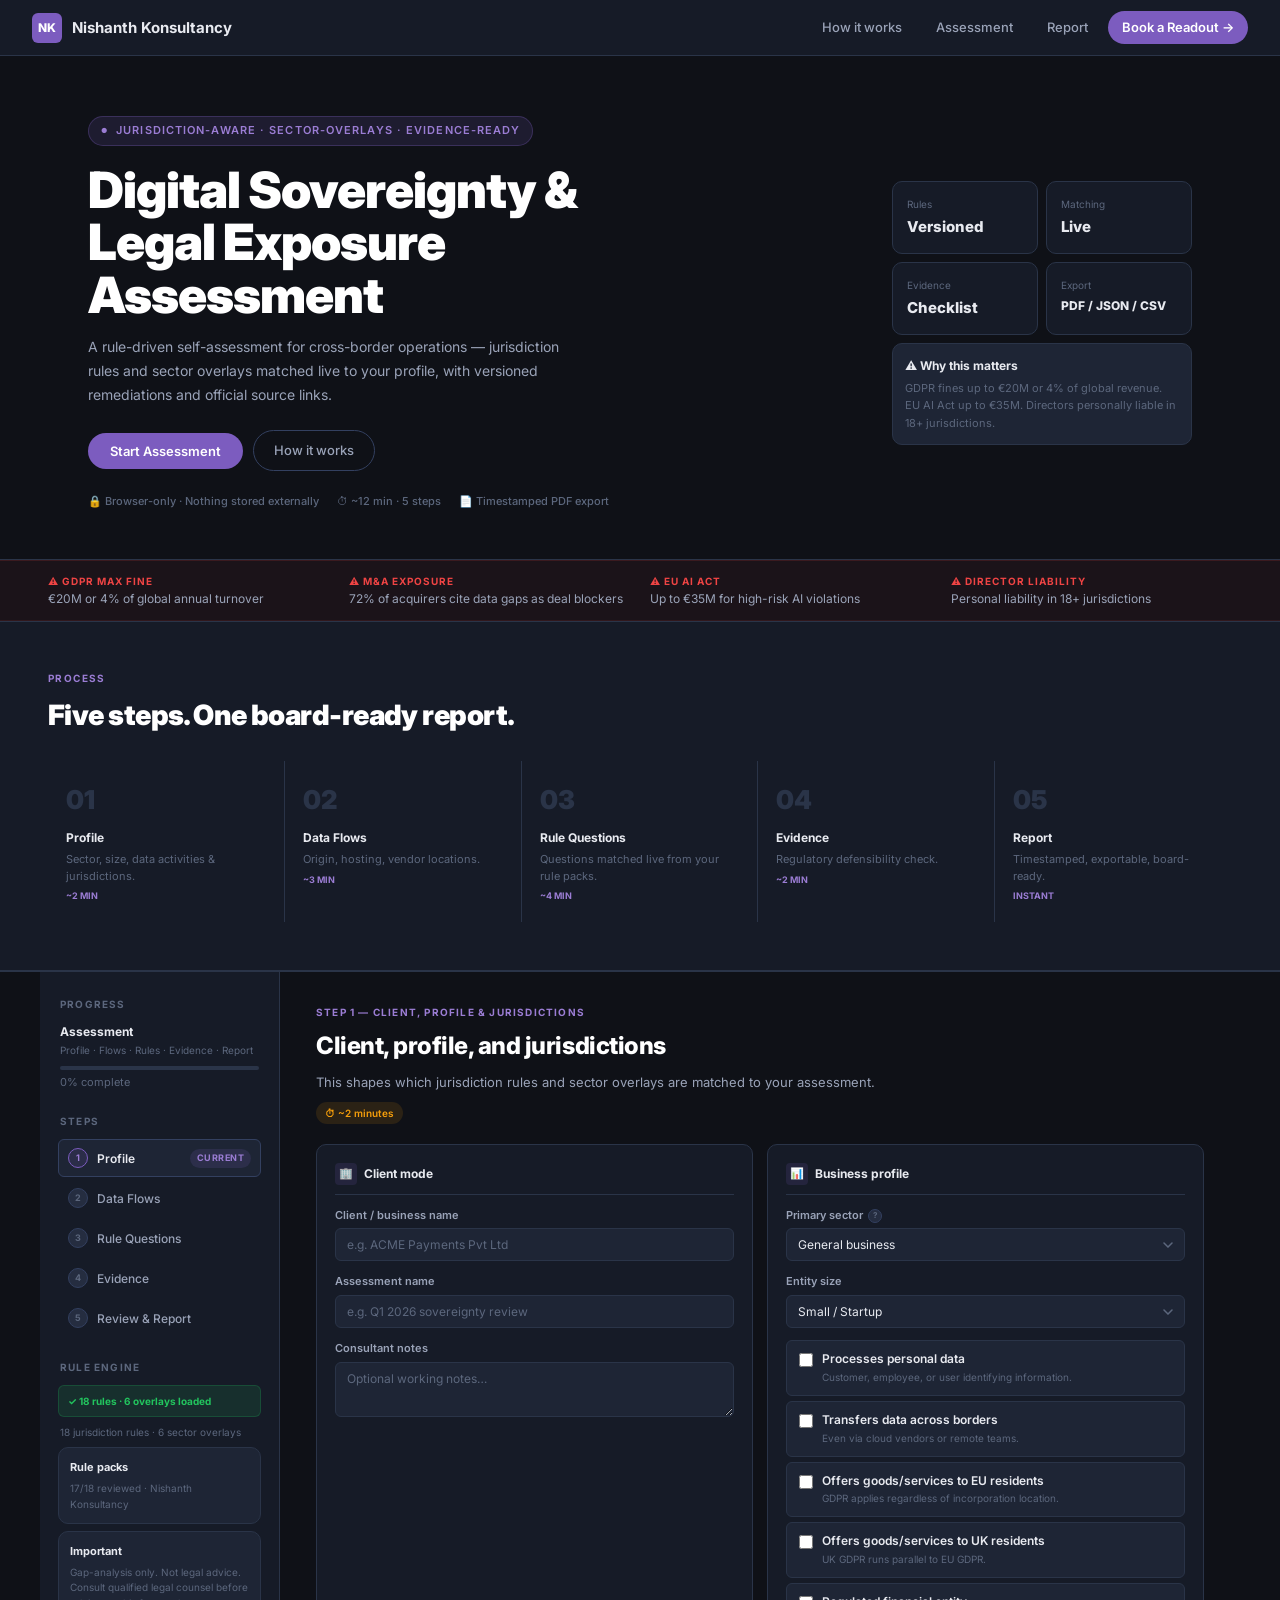
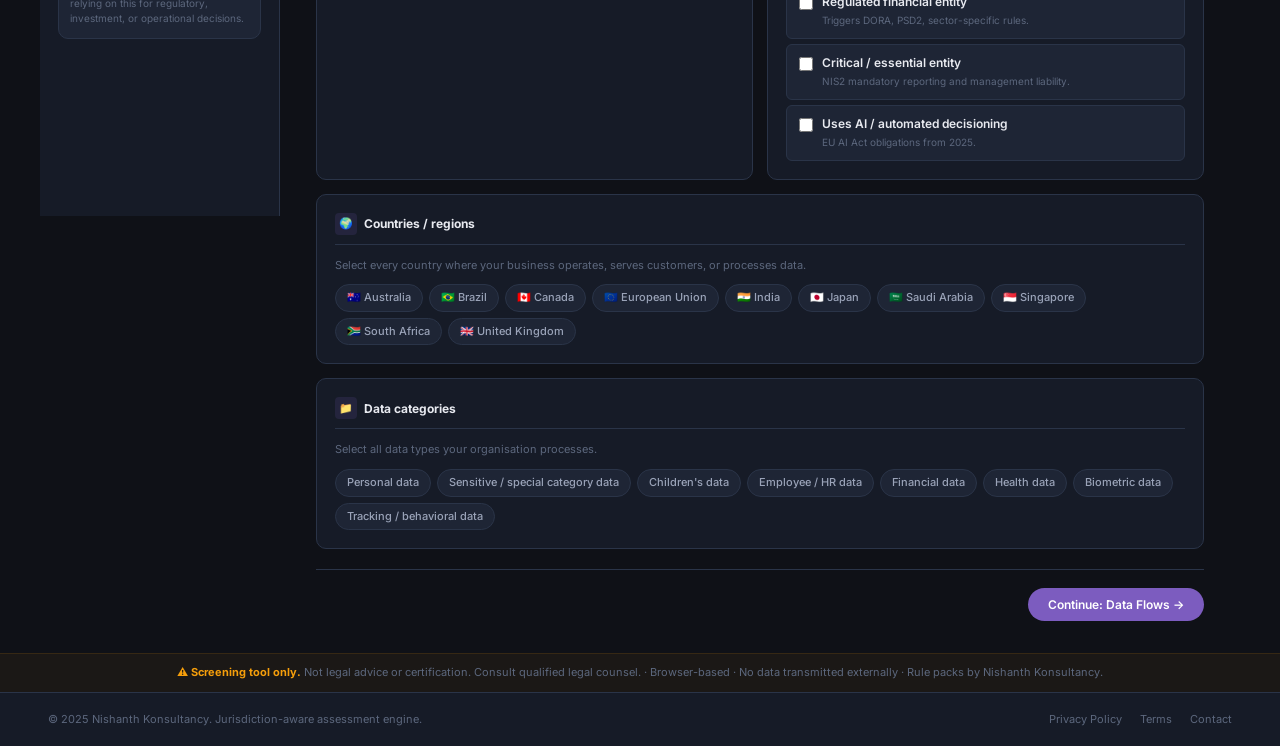
==== commit 76ef33c9: "Add files via upload" ====
--- a/index.html
+++ b/index.html
@@ -1,363 +1,69 @@
 <!DOCTYPE html>
 <html lang="en">
 <head>
-<meta charset="UTF-8">
-<meta name="viewport" content="width=device-width, initial-scale=1.0">
-<link rel="apple-touch-icon" sizes="180x180" href="./assets/apple-touch-icon.png">
-<link rel="icon" type="image/png" sizes="32x32" href="./assets/favicon-32x32.png">
-<link rel="icon" type="image/png" sizes="16x16" href="./assets/favicon-16x16.png">
-<link rel="manifest" href="./site.webmanifest">
-<title>Digital Sovereignty & Legal Exposure Assessment - Nishanth Konsultancy</title>
-<link href="https://fonts.googleapis.com/css2?family=Inter:wght@300;400;500;600;700;800;900&display=swap" rel="stylesheet">
-
-<!-- CSS -->
-<style>
-:root{
-  --bg:#0f1117;--bg2:#161b27;--bg3:#1e2535;--bg4:#252d40;
-  --border:#2a3448;--border2:#334060;
-  --purple:#7c5cbf;--purple-l:#9b7dd4;--pp:rgba(124,92,191,.15);--pg:rgba(124,92,191,.3);
-  --text:#e8eaf0;--text2:#9aa3b8;--text3:#5c677d;
-  --green:#22c55e;--gp:rgba(34,197,94,.12);
-  --amber:#f59e0b;--ap:rgba(245,158,11,.12);
-  --red:#ef4444;--rp:rgba(239,68,68,.12);
-  --blue:#3b82f6;--bp:rgba(59,130,246,.12);
-  --r:6px;--rl:10px;
-}
-*{box-sizing:border-box;margin:0;padding:0;}
-html{scroll-behavior:smooth;}
-body{font-family:'Inter',sans-serif;background:var(--bg);color:var(--text);font-size:14px;line-height:1.6;min-height:100vh;}
-
-nav{position:sticky;top:0;z-index:200;background:var(--bg2);border-bottom:1px solid var(--border);display:flex;align-items:center;justify-content:space-between;padding:0 32px;height:56px;}
-.nav-logo{display:flex;align-items:center;gap:10px;font-size:15px;font-weight:700;color:var(--text);text-decoration:none;}
-.nav-mark{width:30px;height:30px;border-radius:6px;background:var(--purple);display:flex;align-items:center;justify-content:center;font-size:12px;font-weight:800;color:#fff;}
-.nav-links{display:flex;gap:6px;align-items:center;}
-.nav-links a{color:var(--text2);text-decoration:none;font-size:13px;font-weight:500;padding:6px 14px;border-radius:var(--r);transition:all .2s;}
-.nav-links a:hover{color:var(--text);background:var(--bg3);}
-.nav-cta{background:var(--purple)!important;color:#fff!important;font-weight:600!important;border-radius:20px!important;}
-
-.hero{padding:60px 48px 48px;display:grid;grid-template-columns:1fr 300px;gap:44px;align-items:center;max-width:1200px;margin:0 auto;}
-.eyebrow{display:inline-flex;align-items:center;gap:8px;background:var(--pp);border:1px solid rgba(124,92,191,.3);color:var(--purple-l);font-size:11px;font-weight:600;letter-spacing:.1em;text-transform:uppercase;padding:5px 12px;border-radius:20px;margin-bottom:18px;}
-.eyebrow::before{content:'●';font-size:7px;animation:pulse 2s infinite;}
-@keyframes pulse{0%,100%{opacity:1}50%{opacity:.3}}
-h1{font-size:clamp(30px,4.5vw,50px);font-weight:900;color:#fff;line-height:1.05;letter-spacing:-.02em;margin-bottom:14px;}
-.hero-sub{color:var(--text2);font-size:14px;max-width:500px;line-height:1.7;margin-bottom:24px;}
-.hero-acts{display:flex;gap:10px;flex-wrap:wrap;align-items:center;margin-bottom:22px;}
-.btn-p{background:var(--purple);color:#fff;font-family:'Inter',sans-serif;font-weight:600;font-size:13px;padding:10px 22px;border-radius:30px;border:none;cursor:pointer;text-decoration:none;display:inline-flex;align-items:center;gap:7px;transition:all .2s;}
-.btn-p:hover{background:var(--purple-l);transform:translateY(-1px);box-shadow:0 8px 24px var(--pg);}
-.btn-o{background:transparent;color:var(--text2);font-family:'Inter',sans-serif;font-weight:500;font-size:13px;padding:9px 20px;border-radius:30px;border:1px solid var(--border2);cursor:pointer;text-decoration:none;display:inline-flex;align-items:center;gap:7px;transition:all .2s;}
-.btn-o:hover{border-color:var(--text2);color:var(--text);}
-.hero-meta{display:flex;gap:18px;flex-wrap:wrap;}
-.hm{color:var(--text3);font-size:11px;font-weight:500;}
-.feat-grid{display:grid;grid-template-columns:1fr 1fr;gap:8px;}
-.feat-card{background:var(--bg2);border:1px solid var(--border);border-radius:var(--rl);padding:14px;}
-.feat-lbl{font-size:10px;color:var(--text3);margin-bottom:3px;}
-.feat-val{font-size:15px;font-weight:800;color:var(--text);}
-.risk-note{background:var(--bg3);border:1px solid var(--border);border-radius:var(--rl);padding:12px;margin-top:8px;}
-.rn-t{font-size:12px;font-weight:700;color:var(--text);margin-bottom:4px;}
-.rn-p{font-size:11px;color:var(--text3);line-height:1.6;}
-
-.risk-strip{background:rgba(239,68,68,.05);border-top:1px solid rgba(239,68,68,.15);border-bottom:1px solid rgba(239,68,68,.1);padding:12px 48px;}
-.rs-inner{max-width:1200px;margin:0 auto;display:grid;grid-template-columns:repeat(4,1fr);gap:20px;}
-.rs-lbl{font-size:10px;letter-spacing:.1em;text-transform:uppercase;color:var(--red);font-weight:700;margin-bottom:2px;}
-.rs-val{font-size:12px;color:var(--text2);line-height:1.4;}
-
-.how{background:var(--bg2);border-top:1px solid var(--border);border-bottom:1px solid var(--border);padding:48px;}
-.how-inner{max-width:1200px;margin:0 auto;}
-.how-steps{display:grid;grid-template-columns:repeat(5,1fr);gap:0;margin-top:24px;}
-.hs{padding:18px;border-right:1px solid var(--border);}
-.hs:last-child{border-right:none;}
-.hs-num{font-size:26px;font-weight:900;color:var(--border);margin-bottom:7px;}
-.hs-title{font-size:12px;font-weight:700;color:var(--text);margin-bottom:4px;}
-.hs-desc{font-size:11px;color:var(--text3);line-height:1.5;}
-.hs-time{font-size:9px;color:var(--purple-l);font-weight:700;text-transform:uppercase;margin-top:5px;}
-
-.a-wrap{border-top:1px solid var(--border);}
-.a-shell{max-width:1200px;margin:0 auto;display:grid;grid-template-columns:240px 1fr;min-height:80vh;}
-
-.sidebar{background:var(--bg2);border-right:1px solid var(--border);padding:24px 18px;position:sticky;top:56px;height:calc(100vh - 56px);overflow-y:auto;}
-.sb-sec{margin-bottom:22px;}
-.sb-lbl{font-size:10px;letter-spacing:.12em;text-transform:uppercase;color:var(--text3);font-weight:700;margin-bottom:10px;padding:0 2px;}
-.prog-bg{height:4px;background:var(--border);border-radius:3px;overflow:hidden;margin:8px 2px 4px;}
-.prog-fill{height:100%;background:var(--purple);border-radius:3px;transition:width .4s;width:0%;}
-.prog-pct{font-size:11px;color:var(--text3);padding:0 2px;}
-.step-list{display:flex;flex-direction:column;gap:2px;}
-.si{display:flex;align-items:center;justify-content:space-between;padding:8px 9px;border-radius:var(--r);cursor:pointer;transition:background .15s;border:1px solid transparent;}
-.si:hover{background:var(--bg3);}
-.si.cur{background:var(--bg3);border-color:var(--border2);}
-.si-left{display:flex;align-items:center;gap:9px;}
-.si-dot{width:20px;height:20px;border-radius:50%;background:var(--bg4);border:1px solid var(--border2);display:flex;align-items:center;justify-content:center;font-size:9px;font-weight:700;color:var(--text3);flex-shrink:0;transition:all .2s;}
-.si.done .si-dot{background:var(--gp);border-color:var(--green);color:var(--green);}
-.si.cur .si-dot{background:var(--pp);border-color:var(--purple);color:var(--purple-l);}
-.si-name{font-size:12px;font-weight:500;color:var(--text2);}
-.si.cur .si-name{color:var(--text);font-weight:600;}
-.si-badge{font-size:9px;font-weight:700;padding:2px 7px;border-radius:20px;text-transform:uppercase;letter-spacing:.05em;}
-.b-done{background:var(--gp);color:var(--green);}
-.b-cur{background:var(--pp);color:var(--purple-l);}
-.sb-card{background:var(--bg3);border:1px solid var(--border);border-radius:var(--rl);padding:11px;margin-bottom:7px;}
-.sb-card-t{font-size:11px;font-weight:700;color:var(--text);margin-bottom:4px;}
-.sb-card p{font-size:10px;color:var(--text3);line-height:1.55;}
-.rules-badge{display:flex;align-items:center;gap:5px;padding:7px 9px;border:1px solid;border-radius:var(--r);font-size:10px;font-weight:700;margin-bottom:7px;}
-.rb-ok{background:var(--gp);border-color:rgba(34,197,94,.2);color:var(--green);}
-.rb-loading{background:var(--ap);border-color:rgba(245,158,11,.2);color:var(--amber);}
-.rb-err{background:var(--rp);border-color:rgba(239,68,68,.2);color:var(--red);}
-
-.main{padding:32px 36px;}
-.sp{display:none;}
-.sp.active{display:block;}
-.step-no{font-size:10px;font-weight:700;letter-spacing:.12em;text-transform:uppercase;color:var(--purple-l);margin-bottom:7px;display:block;}
-.sh h2{font-size:24px;font-weight:800;color:#fff;letter-spacing:-.02em;margin-bottom:7px;}
-.sh p{color:var(--text2);font-size:13px;line-height:1.6;max-width:560px;}
-.step-time{display:inline-flex;align-items:center;gap:4px;background:var(--ap);color:var(--amber);font-size:10px;font-weight:600;padding:3px 9px;border-radius:20px;margin-top:9px;}
-
-.p2{display:grid;grid-template-columns:1fr 1fr;gap:14px;margin-bottom:14px;}
-.panel{background:var(--bg2);border:1px solid var(--border);border-radius:var(--rl);padding:18px;}
-.panel-full{background:var(--bg2);border:1px solid var(--border);border-radius:var(--rl);padding:18px;margin-bottom:14px;}
-.ptitle{font-size:12px;font-weight:700;color:var(--text);margin-bottom:12px;padding-bottom:9px;border-bottom:1px solid var(--border);display:flex;align-items:center;gap:7px;}
-.pi{width:22px;height:22px;border-radius:4px;background:var(--pp);display:flex;align-items:center;justify-content:center;font-size:11px;flex-shrink:0;}
-
-.f{display:flex;flex-direction:column;gap:4px;margin-bottom:12px;}
-.f:last-child{margin-bottom:0;}
-.f label{font-size:11px;font-weight:600;color:var(--text2);display:flex;align-items:center;gap:5px;}
-.tw{position:relative;display:inline-flex;}
-.ti{width:14px;height:14px;border-radius:50%;background:var(--bg4);border:1px solid var(--border2);color:var(--text3);font-size:8px;font-weight:700;display:inline-flex;align-items:center;justify-content:center;cursor:help;}
-.tb{display:none;position:absolute;left:19px;top:-5px;z-index:50;background:var(--bg4);border:1px solid var(--border2);color:var(--text2);font-size:11px;font-weight:400;line-height:1.5;padding:9px 13px;border-radius:var(--rl);width:240px;pointer-events:none;box-shadow:0 8px 32px rgba(0,0,0,.5);}
-.tw:hover .tb{display:block;}
-input[type=text],select,textarea{font-family:'Inter',sans-serif;font-size:12px;color:var(--text);background:var(--bg3);border:1px solid var(--border);border-radius:var(--r);padding:8px 11px;transition:all .2s;outline:none;width:100%;}
-input::placeholder,textarea::placeholder{color:var(--text3);}
-input:focus,select:focus,textarea:focus{border-color:var(--purple);box-shadow:0 0 0 3px var(--pp);}
-select{appearance:none;background-image:url("data:image/svg+xml,%3Csvg xmlns='http://www.w3.org/2000/svg' width='10' height='6' fill='none'%3E%3Cpath d='M1 1l4 4 4-4' stroke='%235c677d' stroke-width='1.5' stroke-linecap='round'/%3E%3C/svg%3E");background-repeat:no-repeat;background-position:right 11px center;padding-right:30px;}
-textarea{resize:vertical;min-height:72px;}
-
-.chklist{display:flex;flex-direction:column;gap:5px;}
-.chi{display:flex;align-items:flex-start;gap:9px;background:var(--bg3);border:1px solid var(--border);border-radius:var(--r);padding:10px 12px;cursor:pointer;transition:all .15s;}
-.chi:hover{border-color:var(--border2);background:var(--bg4);}
-.chi input[type=checkbox]{width:14px;height:14px;flex-shrink:0;margin-top:2px;accent-color:var(--purple);cursor:pointer;}
-.chi-lbl{font-size:12px;font-weight:600;color:var(--text);line-height:1.4;}
-.chi-desc{font-size:10px;color:var(--text3);margin-top:2px;line-height:1.5;}
-
-.pills{display:flex;flex-wrap:wrap;gap:6px;margin-top:5px;}
-.pill{padding:4px 11px;border-radius:20px;background:var(--bg3);border:1px solid var(--border);font-size:11px;font-weight:500;color:var(--text2);cursor:pointer;transition:all .15s;user-select:none;}
-.pill:hover{border-color:var(--purple);color:var(--purple-l);}
-.pill.sel{background:var(--pp);color:var(--purple-l);border-color:var(--purple);}
-
-.rcallout{background:rgba(239,68,68,.07);border:1px solid rgba(239,68,68,.22);border-left:3px solid var(--red);border-radius:var(--r);padding:10px 13px;margin-top:9px;font-size:11px;color:#fca5a5;line-height:1.6;display:none;}
-
-/* RULE QUESTION BLOCKS */
-.rqw{margin-bottom:16px;}
-.rq-head{background:var(--bg2);border:1px solid var(--border);border-radius:var(--rl) var(--rl) 0 0;padding:13px 16px;display:flex;align-items:flex-start;justify-content:space-between;gap:10px;flex-wrap:wrap;}
-.rq-body{background:var(--bg3);border:1px solid var(--border);border-top:none;border-radius:0 0 var(--rl) var(--rl);padding:14px 16px;}
-.rq-title{font-size:13px;font-weight:700;color:#fff;margin-bottom:4px;}
-.rq-focus{font-size:11px;color:var(--text3);margin-top:4px;line-height:1.4;}
-.rq-meta{display:flex;gap:6px;flex-wrap:wrap;margin-top:6px;}
-.rbadge{display:inline-flex;align-items:center;padding:2px 8px;border-radius:20px;font-size:9px;font-weight:700;text-transform:uppercase;letter-spacing:.05em;}
-.rb-privacy{background:var(--pp);color:var(--purple-l);}
-.rb-cyber{background:var(--bp);color:var(--blue);}
-.rb-transfer{background:var(--ap);color:var(--amber);}
-.rb-sector{background:var(--gp);color:var(--green);}
-.rb-marketing{background:rgba(239,68,68,.1);color:var(--red);}
-.rb-sectoral{background:var(--bp);color:var(--blue);}
-.rb-ai{background:rgba(124,92,191,.2);color:var(--purple-l);}
-.rb-reviewed{background:var(--gp);color:var(--green);}
-.rb-provisional{background:var(--ap);color:var(--amber);}
-.may-badge{display:inline-flex;align-items:center;gap:4px;background:var(--ap);color:var(--amber);border:1px solid rgba(245,158,11,.25);font-size:9px;font-weight:700;padding:2px 8px;border-radius:20px;margin-bottom:7px;}
-.rv{font-size:10px;color:var(--text3);white-space:nowrap;}
-.qitem{background:var(--bg4);border:1px solid var(--border);border-radius:var(--r);padding:12px 14px;margin-bottom:7px;}
-.qitem:last-child{margin-bottom:0;}
-.q-text{font-size:12px;font-weight:600;color:var(--text);margin-bottom:3px;line-height:1.4;}
-.q-help{font-size:10px;color:var(--text3);margin-bottom:10px;line-height:1.4;}
-.ans-row{display:flex;gap:5px;flex-wrap:wrap;}
-.ans-btn{padding:5px 13px;border-radius:20px;font-size:11px;font-weight:600;cursor:pointer;border:1px solid var(--border);background:var(--bg3);color:var(--text2);transition:all .15s;font-family:'Inter',sans-serif;}
-.ans-btn:hover{border-color:var(--border2);color:var(--text);}
-.ans-btn.s-yes{background:var(--gp);border-color:var(--green);color:var(--green);}
-.ans-btn.s-partial{background:var(--ap);border-color:var(--amber);color:var(--amber);}
-.ans-btn.s-no{background:var(--rp);border-color:var(--red);color:var(--red);}
-.ans-btn.s-na{background:var(--bg4);border-color:var(--border2);color:var(--text3);}
-
-.snav{display:flex;justify-content:space-between;align-items:center;margin-top:20px;padding-top:18px;border-top:1px solid var(--border);}
-.btn-back{background:transparent;color:var(--text2);font-family:'Inter',sans-serif;font-weight:500;font-size:12px;padding:8px 16px;border-radius:var(--r);border:1px solid var(--border);cursor:pointer;display:flex;align-items:center;gap:5px;transition:all .15s;}
-.btn-back:hover{border-color:var(--border2);color:var(--text);}
-.btn-next{background:var(--purple);color:#fff;font-family:'Inter',sans-serif;font-weight:600;font-size:12px;padding:9px 20px;border-radius:30px;border:none;cursor:pointer;display:flex;align-items:center;gap:7px;transition:all .15s;}
-.btn-next:hover{background:var(--purple-l);transform:translateY(-1px);box-shadow:0 6px 20px var(--pg);}
-
-.rev-grid{display:grid;grid-template-columns:1fr 1fr;gap:9px;margin-bottom:14px;}
-.rev-card{background:var(--bg3);border:1px solid var(--border);border-radius:var(--r);padding:12px 14px;}
-.rev-lbl{font-size:9px;text-transform:uppercase;letter-spacing:.1em;color:var(--text3);font-weight:700;margin-bottom:4px;}
-.rev-val{font-size:12px;color:var(--text);font-weight:600;line-height:1.4;}
-
-/* REPORT */
-#report{display:none;}
-#report.visible{display:block;}
-.rpt-hero{background:var(--bg2);border-bottom:1px solid var(--border);padding:36px 48px;}
-.rpt-hero-in{max-width:1200px;margin:0 auto;}
-.rpt-tag{display:inline-flex;align-items:center;gap:5px;background:var(--pp);border:1px solid rgba(124,92,191,.3);color:var(--purple-l);font-size:10px;font-weight:700;letter-spacing:.1em;text-transform:uppercase;padding:3px 11px;border-radius:20px;margin-bottom:12px;}
-.rpt-hero h2{font-size:26px;font-weight:900;color:#fff;letter-spacing:-.02em;margin-bottom:5px;}
-.rpt-meta{font-size:11px;color:var(--text3);display:flex;gap:14px;flex-wrap:wrap;align-items:center;margin-top:5px;}
-.ts-badge{background:var(--pp);color:var(--purple-l);border:1px solid rgba(124,92,191,.25);padding:2px 9px;border-radius:20px;font-size:10px;font-weight:700;}
-.score-cards{display:grid;grid-template-columns:repeat(5,1fr);gap:10px;margin-top:20px;}
-.sc{background:var(--bg3);border:1px solid var(--border);border-radius:var(--rl);padding:14px 12px;}
-.sc-lbl{font-size:9px;color:var(--text3);text-transform:uppercase;letter-spacing:.08em;margin-bottom:7px;font-weight:600;}
-.sc-val{font-size:28px;font-weight:900;line-height:1;letter-spacing:-.02em;}
-.sc-val.red{color:var(--red);}
-.sc-val.amber{color:var(--amber);}
-.sc-val.green{color:var(--green);}
-.sc-sub{font-size:10px;color:var(--text3);margin-top:4px;}
-.rag{display:inline-flex;align-items:center;gap:3px;padding:2px 8px;border-radius:20px;font-size:9px;font-weight:700;text-transform:uppercase;letter-spacing:.05em;}
-.rag::before{content:'●';font-size:6px;}
-.rag.red{background:var(--rp);color:var(--red);}
-.rag.amber{background:var(--ap);color:var(--amber);}
-.rag.green{background:var(--gp);color:var(--green);}
-.rpt-body{max-width:1200px;margin:0 auto;padding:20px 48px 48px;}
-.rsec{background:var(--bg2);border:1px solid var(--border);border-radius:var(--rl);padding:24px;margin-bottom:14px;}
-.rsec-t{font-size:15px;font-weight:800;color:var(--text);margin-bottom:12px;display:flex;align-items:center;gap:9px;}
-.rpt-icon{width:28px;height:28px;border-radius:5px;background:var(--pp);display:flex;align-items:center;justify-content:center;font-size:13px;flex-shrink:0;}
-.narr{background:var(--bg3);border:1px solid var(--border);border-left:3px solid var(--purple);border-radius:var(--rl);padding:16px 18px;font-size:13px;line-height:1.75;color:var(--text2);}
-
-.rrc{background:var(--bg3);border:1px solid var(--border);border-radius:var(--rl);margin-bottom:12px;overflow:hidden;}
-.rrc-head{padding:14px 18px;border-bottom:1px solid var(--border);display:flex;align-items:flex-start;justify-content:space-between;gap:10px;flex-wrap:wrap;}
-.rrc-title{font-size:13px;font-weight:700;color:#fff;margin-bottom:5px;}
-.rrc-meta{font-size:10px;color:var(--text3);display:flex;gap:12px;flex-wrap:wrap;margin-top:5px;align-items:center;}
-.rrc-meta a{color:var(--purple-l);text-decoration:none;font-size:10px;}
-.rrc-meta a:hover{text-decoration:underline;}
-.tabs{display:flex;border-bottom:1px solid var(--border);background:var(--bg4);}
-.tab{padding:9px 16px;font-size:11px;font-weight:600;color:var(--text3);cursor:pointer;border-bottom:2px solid transparent;transition:all .15s;background:none;border-top:none;border-left:none;border-right:none;font-family:'Inter',sans-serif;}
-.tab:hover{color:var(--text2);}
-.tab.active{color:var(--purple-l);border-bottom-color:var(--purple);}
-.tab-pane{padding:14px 18px;display:none;}
-.tab-pane.active{display:block;}
-.evid-list{display:flex;flex-direction:column;gap:5px;}
-.evid-item{display:flex;align-items:center;gap:8px;padding:7px 10px;background:var(--bg3);border:1px solid var(--border);border-radius:var(--r);font-size:11px;color:var(--text2);}
-.evid-dot{width:16px;height:16px;border-radius:50%;display:flex;align-items:center;justify-content:center;font-size:8px;flex-shrink:0;}
-.ed-art{background:var(--pp);color:var(--purple-l);}
-.rem-list{display:flex;flex-direction:column;gap:6px;}
-.rem-item{padding:10px 12px;background:var(--bg3);border:1px solid var(--border);border-radius:var(--r);display:grid;grid-template-columns:72px 1fr 80px;gap:10px;align-items:start;}
-.rem-p{font-size:9px;font-weight:700;text-transform:uppercase;letter-spacing:.05em;padding:2px 7px;border-radius:20px;text-align:center;}
-.rp-imm{background:var(--rp);color:var(--red);}
-.rp-pln{background:var(--ap);color:var(--amber);}
-.rp-mnt{background:var(--gp);color:var(--green);}
-.rem-act{font-size:11px;color:var(--text2);line-height:1.4;}
-.rem-own{font-size:10px;color:var(--text3);text-align:right;}
-.qa-item{padding:9px 11px;background:var(--bg4);border:1px solid var(--border);border-radius:var(--r);margin-bottom:5px;display:flex;align-items:flex-start;justify-content:space-between;gap:10px;}
-.qa-text{font-size:11px;color:var(--text2);flex:1;line-height:1.45;}
-.src-list{display:flex;flex-direction:column;gap:5px;}
-.src-item{display:flex;align-items:center;gap:7px;padding:7px 11px;background:var(--bg4);border:1px solid var(--border);border-radius:var(--r);font-size:11px;}
-.src-item a{color:var(--purple-l);text-decoration:none;flex:1;}
-.src-item a:hover{text-decoration:underline;}
-.src-meta{font-size:10px;color:var(--text3);background:var(--bg3);border:1px solid var(--border);padding:1px 7px;border-radius:20px;white-space:nowrap;}
-
-.act-list{display:flex;flex-direction:column;gap:7px;}
-.act-item{background:var(--bg3);border:1px solid var(--border);border-radius:var(--rl);padding:12px 14px;display:grid;grid-template-columns:26px 1fr auto;gap:10px;align-items:start;}
-.act-num{width:26px;height:26px;border-radius:50%;display:flex;align-items:center;justify-content:center;font-size:10px;font-weight:800;flex-shrink:0;}
-.an-h{background:var(--rp);color:var(--red);}
-.an-m{background:var(--ap);color:var(--amber);}
-.an-l{background:var(--gp);color:var(--green);}
-.act-title{font-size:12px;font-weight:700;color:var(--text);margin-bottom:2px;}
-.act-desc{font-size:11px;color:var(--text3);line-height:1.45;}
-.act-meta{font-size:10px;color:var(--text3);white-space:nowrap;text-align:right;}
-
-.cta-block{background:linear-gradient(135deg,#1a1340,#13192b);border:1px solid rgba(124,92,191,.3);border-radius:var(--rl);padding:28px;display:flex;align-items:center;justify-content:space-between;gap:20px;flex-wrap:wrap;margin-top:14px;}
-.cta-block h3{font-size:18px;font-weight:800;color:#fff;margin-bottom:5px;}
-.cta-block p{color:var(--text3);font-size:12px;max-width:380px;line-height:1.6;}
-.exp-row{display:flex;gap:7px;flex-wrap:wrap;margin-top:14px;}
-.btn-exp{background:var(--bg3);color:var(--text2);font-family:'Inter',sans-serif;font-size:11px;font-weight:600;padding:7px 14px;border-radius:var(--r);border:1px solid var(--border);cursor:pointer;display:flex;align-items:center;gap:5px;transition:all .15s;}
-.btn-exp:hover{border-color:var(--purple);color:var(--purple-l);background:var(--pp);}
-
-.empty{padding:28px;text-align:center;color:var(--text3);font-size:12px;}
-.empty-icon{font-size:26px;margin-bottom:8px;}
-
-.notice-bar{background:rgba(245,158,11,.05);border-top:1px solid rgba(245,158,11,.12);padding:10px 48px;text-align:center;font-size:11px;color:var(--text3);}
-.notice-bar strong{color:var(--amber);}
-footer{background:var(--bg2);border-top:1px solid var(--border);color:var(--text3);font-size:11px;padding:18px 48px;display:flex;justify-content:space-between;align-items:center;flex-wrap:wrap;gap:10px;}
-footer a{color:var(--text3);text-decoration:none;}
-footer a:hover{color:var(--purple-l);}
-
-@media(max-width:900px){
-  .hero{grid-template-columns:1fr;padding:36px 20px;}
-  .hero-right{display:none;}
-  .a-shell{grid-template-columns:1fr;}
-  .sidebar{position:relative;height:auto;border-right:none;border-bottom:1px solid var(--border);}
-  .p2{grid-template-columns:1fr;}
-  .score-cards{grid-template-columns:repeat(2,1fr);}
-  .rs-inner{grid-template-columns:1fr 1fr;}
-  .how-steps{grid-template-columns:1fr 1fr;}
-  .main{padding:20px;}
-  .rpt-body{padding:14px 16px 36px;}
-  .rpt-hero{padding:24px 16px;}
-}
-@media print{
-  nav,.sidebar,.sp:not(.active),.hero,.risk-strip,.how,.notice-bar,footer,.exp-row,.cta-block,.btn-back,.btn-next,#assessment{display:none!important;}
-  #report{display:block!important;}
-  .rpt-hero,.rpt-body{padding:16px;}
-  body{background:#fff;color:#000;}
-}
-</style>
+  <meta charset="UTF-8">
+  <meta name="viewport" content="width=device-width, initial-scale=1.0">
+  <meta name="description" content="A browser-based digital sovereignty and legal exposure self-assessment by Nishanth Konsultancy.">
+  <meta name="theme-color" content="#0f1117">
+  <link rel="apple-touch-icon" sizes="180x180" href="./assets/apple-touch-icon.png">
+  <link rel="icon" type="image/png" sizes="32x32" href="./assets/favicon-32x32.png">
+  <link rel="icon" type="image/png" sizes="16x16" href="./assets/favicon-16x16.png">
+  <link rel="manifest" href="./site.webmanifest">
+  <title>Digital Sovereignty &amp; Legal Exposure Assessment — Nishanth Konsultancy</title>
+  <link rel="preconnect" href="https://fonts.googleapis.com">
+  <link rel="preconnect" href="https://fonts.gstatic.com" crossorigin>
+  <link href="https://fonts.googleapis.com/css2?family=Inter:wght@300;400;500;600;700;800;900&display=swap" rel="stylesheet">
+  <link rel="stylesheet" href="styles.css">
 </head>
-<!-- Google tag (gtag.js) -->
-<script async src="https://www.googletagmanager.com/gtag/js?id=G-2SWZ8YQVH3"></script>
-<script>
-  window.dataLayer = window.dataLayer || [];
-  function gtag(){dataLayer.push(arguments);}
-  gtag('js', new Date());
-
-  gtag('config', 'G-2SWZ8YQVH3');
-</script>
 <body>
-<header>
-  <nav>
-    <a class="brand brand-link nav-logo" href="index-af.html" aria-label="Home">
-      <div class="title title-with-logo">
-        <img
-          class="nav-mark"
-          src="assets/logo.png"
-          alt="Nishanth Konsultancy logo"
-          width="28"
-            height="28"
-            loading="eager"
-            decoding="async"
-        />
-      </div>
-      NISHANTH KONSULTANCY
-    </a>
-
-    <div class="nav-links">
-      <a href="#how">How it works</a>
-      <a href="#assessment">Assessment</a>
-      <a href="#report">Report</a>
-      <a href="#" class="nav-cta">Book a Readout →</a>
-    </div>
-  </nav>
-</header>
-
+
+<!-- ═══════ NAVIGATION ═══════ -->
+<nav>
+  <a href="#" class="nav-logo">
+    <div class="nav-mark">NK</div>
+    Nishanth Konsultancy
+  </a>
+  <div class="nav-links">
+    <a href="#how">How it works</a>
+    <a href="#assessment">Assessment</a>
+    <a href="#report">Report</a>
+    <a href="#" class="nav-cta">Book a Readout →</a>
+  </div>
+</nav>
+
+<!-- ═══════ HERO ═══════ -->
 <div style="border-bottom:1px solid var(--border)">
-<div class="hero">
-  <div>
-    <div class="eyebrow">Jurisdiction-Aware · Sector-Overlays · Evidence-Ready</div>
-    <h1>Digital Sovereignty &amp;<br>Legal Exposure<br>Assessment</h1>
-    <p class="hero-sub">A rule-driven self-assessment for cross-border operations — jurisdiction rules and sector overlays matched live to your profile, with versioned remediations and official source links.</p>
-    <div class="hero-acts">
-      <button class="btn-p" onclick="startAssessment()">Start Assessment</button>
-      <a href="#how" class="btn-o">How it works</a>
-    </div>
-    <div class="hero-meta">
-      <span class="hm">🔒 Browser-only · Nothing stored</span>
-      <span class="hm">⏱ ~12 min · 5 steps</span>
-      <span class="hm">📄 Timestamped PDF export</span>
-    </div>
-  </div>
-  <div>
-    <div class="feat-grid">
-      <div class="feat-card"><div class="feat-lbl">Rules</div><div class="feat-val">Versioned</div></div>
-      <div class="feat-card"><div class="feat-lbl">Matching</div><div class="feat-val">Live</div></div>
-      <div class="feat-card"><div class="feat-lbl">Evidence</div><div class="feat-val">Checklist</div></div>
-      <div class="feat-card"><div class="feat-lbl">Export</div><div class="feat-val" style="font-size:12px">PDF/JSON/CSV</div></div>
-    </div>
-    <div class="risk-note">
-      <div class="rn-t">⚠ Why this matters</div>
-      <p class="rn-p">GDPR fines up to €20M or 4% of global revenue. EU AI Act up to €35M. Directors personally liable in 18+ jurisdictions.</p>
+  <div class="hero">
+    <div>
+      <div class="eyebrow">Jurisdiction-Aware · Sector-Overlays · Evidence-Ready</div>
+      <h1>Digital Sovereignty &amp;<br>Legal Exposure<br>Assessment</h1>
+      <p class="hero-sub">A rule-driven self-assessment for cross-border operations — jurisdiction rules and sector overlays matched live to your profile, with versioned remediations and official source links.</p>
+      <div class="hero-acts">
+        <button class="btn-p" id="heroStartBtn">Start Assessment</button>
+        <a href="#how" class="btn-o">How it works</a>
+      </div>
+      <div class="hero-meta">
+        <span class="hm">🔒 Browser-only · Nothing stored externally</span>
+        <span class="hm">⏱ ~12 min · 5 steps</span>
+        <span class="hm">📄 Timestamped PDF export</span>
+      </div>
+    </div>
+    <div class="hero-right">
+      <div class="feat-grid">
+        <div class="feat-card"><div class="feat-lbl">Rules</div><div class="feat-val">Versioned</div></div>
+        <div class="feat-card"><div class="feat-lbl">Matching</div><div class="feat-val">Live</div></div>
+        <div class="feat-card"><div class="feat-lbl">Evidence</div><div class="feat-val">Checklist</div></div>
+        <div class="feat-card"><div class="feat-lbl">Export</div><div class="feat-val" style="font-size:12px">PDF / JSON / CSV</div></div>
+      </div>
+      <div class="risk-note">
+        <div class="rn-t">⚠ Why this matters</div>
+        <p class="rn-p">GDPR fines up to €20M or 4% of global revenue. EU AI Act up to €35M. Directors personally liable in 18+ jurisdictions.</p>
+      </div>
     </div>
   </div>
 </div>
-</div>
-
+
+<!-- ═══════ RISK STRIP ═══════ -->
 <div class="risk-strip">
   <div class="rs-inner">
     <div><div class="rs-lbl">⚠ GDPR Max Fine</div><div class="rs-val">€20M or 4% of global annual turnover</div></div>
@@ -367,6 +73,7 @@
   </div>
 </div>
 
+<!-- ═══════ HOW IT WORKS ═══════ -->
 <div id="how" class="how">
   <div class="how-inner">
     <div style="font-size:10px;letter-spacing:.14em;text-transform:uppercase;color:var(--purple-l);font-weight:700;margin-bottom:7px">Process</div>
@@ -381,252 +88,266 @@
   </div>
 </div>
 
+<!-- ═══════ ASSESSMENT SHELL ═══════ -->
 <div id="assessment" class="a-wrap">
-<div class="a-shell">
-
-  <div class="sidebar">
-    <div class="sb-sec">
-      <div class="sb-lbl">Progress</div>
-      <div style="padding:0 2px"><div style="font-size:12px;font-weight:700;color:var(--text);margin-bottom:2px">Assessment</div><div style="font-size:10px;color:var(--text3);line-height:1.5">Profile · Flows · Rules · Evidence · Report</div></div>
-      <div class="prog-bg"><div class="prog-fill" id="progFill"></div></div>
-      <div class="prog-pct" id="progPct">0% complete</div>
-    </div>
-    <div class="sb-sec">
-      <div class="sb-lbl">Steps</div>
-      <div class="step-list" id="sbSteps"></div>
-    </div>
-    <div class="sb-sec">
-      <div class="sb-lbl">Rule Engine</div>
-      <div id="rulesBadge" class="rules-badge rb-loading">⟳ Loading rules…</div>
-      <div id="rulesCount" style="font-size:10px;color:var(--text3);padding:0 2px;margin-bottom:7px"></div>
-      <div class="sb-card"><div class="sb-card-t">Rule packs</div><p id="sbRulesMeta">Loading…</p></div>
-      <div class="sb-card"><div class="sb-card-t">Screening tool</div><p>Gap-analysis only. Not legal advice. Consult qualified legal counsel.</p></div>
-    </div>
-  </div>
-
-  <div class="main">
-
-    <!-- STEP 1 -->
-    <div class="sp active" id="step1">
-      <div class="sh" style="margin-bottom:20px">
-        <span class="step-no">STEP 1 — CLIENT, PROFILE &amp; JURISDICTIONS</span>
-        <h2>Client, profile, and jurisdictions</h2>
-        <p>This shapes which jurisdiction rules and sector overlays are matched to your assessment.</p>
-        <div class="step-time">⏱ ~2 minutes</div>
-      </div>
-      <div class="p2">
-        <div class="panel">
-          <div class="ptitle"><div class="pi">🏢</div>Client mode</div>
-          <div class="f"><label>Client / business name</label><input type="text" id="orgName" placeholder="e.g. ACME Payments Pvt Ltd"></div>
-          <div class="f"><label>Assessment name</label><input type="text" id="assessmentName" placeholder="e.g. Q1 2026 sovereignty review"></div>
-          <div class="f"><label>Consultant notes</label><textarea id="consultantNotes1" placeholder="Internal notes…" style="min-height:55px"></textarea></div>
-        </div>
-        <div class="panel">
-          <div class="ptitle"><div class="pi">📊</div>Business profile</div>
+  <div class="a-shell">
+
+    <!-- Sidebar -->
+    <div class="sidebar">
+      <div class="sb-sec">
+        <div class="sb-lbl">Progress</div>
+        <div style="padding:0 2px">
+          <div style="font-size:12px;font-weight:700;color:var(--text);margin-bottom:2px">Assessment</div>
+          <div style="font-size:10px;color:var(--text3);line-height:1.5">Profile · Flows · Rules · Evidence · Report</div>
+        </div>
+        <div class="prog-bg"><div class="prog-fill" id="progFill"></div></div>
+        <div class="prog-pct" id="progPct">0% complete</div>
+      </div>
+      <div class="sb-sec">
+        <div class="sb-lbl">Steps</div>
+        <div class="step-list" id="sbSteps"></div>
+      </div>
+      <div class="sb-sec">
+        <div class="sb-lbl">Rule Engine</div>
+        <div id="rulesBadge" class="rules-badge rb-loading">⟳ Loading rules…</div>
+        <div id="rulesCount" style="font-size:10px;color:var(--text3);padding:0 2px;margin-bottom:7px"></div>
+        <div class="sb-card">
+          <div class="sb-card-t">Rule packs</div>
+          <p id="sbRulesMeta">Loading…</p>
+        </div>
+        <div class="sb-card">
+          <div class="sb-card-t">Important</div>
+          <p>Gap-analysis only. Not legal advice. Consult qualified legal counsel before relying on this for regulatory, investment, or operational decisions.</p>
+        </div>
+      </div>
+    </div><!-- /sidebar -->
+
+    <!-- Main content -->
+    <div class="main">
+
+      <!-- ── STEP 1: Profile ── -->
+      <div class="sp active" id="step1">
+        <div class="sh" style="margin-bottom:20px">
+          <span class="step-no">STEP 1 — CLIENT, PROFILE &amp; JURISDICTIONS</span>
+          <h2>Client, profile, and jurisdictions</h2>
+          <p>This shapes which jurisdiction rules and sector overlays are matched to your assessment.</p>
+          <div class="step-time">⏱ ~2 minutes</div>
+        </div>
+
+        <div class="p2">
+          <div class="panel">
+            <div class="ptitle"><div class="pi">🏢</div>Client mode</div>
+            <div class="f">
+              <label>Client / business name</label>
+              <input type="text" id="orgName" placeholder="e.g. ACME Payments Pvt Ltd">
+            </div>
+            <div class="f">
+              <label>Assessment name</label>
+              <input type="text" id="assessmentName" placeholder="e.g. Q1 2026 sovereignty review">
+            </div>
+            <div class="f">
+              <label>Consultant notes</label>
+              <textarea id="consultantNotesStep1" placeholder="Optional working notes…" style="min-height:55px"></textarea>
+            </div>
+          </div>
+
+          <div class="panel">
+            <div class="ptitle"><div class="pi">📊</div>Business profile</div>
+            <div class="f">
+              <label>
+                Primary sector
+                <div class="tw"><div class="ti">?</div><div class="tb">Sector determines which overlay rules apply — finance, health, and critical infrastructure face stricter obligations.</div></div>
+              </label>
+              <select id="sector">
+                <option value="general">General business</option>
+                <option value="adtech">AdTech / MarTech</option>
+                <option value="financial">Financial services</option>
+                <option value="healthcare">Healthcare / Healthtech</option>
+                <option value="saas">SaaS / Cloud software</option>
+                <option value="critical">Critical / essential services</option>
+                <option value="ai">AI product / model provider</option>
+              </select>
+            </div>
+            <div class="f">
+              <label>Entity size</label>
+              <select id="entitySize">
+                <option value="Small">Small / Startup</option>
+                <option value="Mid-sized">Mid-sized</option>
+                <option value="Large">Large / Enterprise</option>
+              </select>
+            </div>
+            <div class="chklist">
+              <label class="chi"><input type="checkbox" id="chk_personal"><div><div class="chi-lbl">Processes personal data</div><div class="chi-desc">Customer, employee, or user identifying information.</div></div></label>
+              <label class="chi"><input type="checkbox" id="chk_crossborder"><div><div class="chi-lbl">Transfers data across borders</div><div class="chi-desc">Even via cloud vendors or remote teams.</div></div></label>
+              <label class="chi"><input type="checkbox" id="chk_eu"><div><div class="chi-lbl">Offers goods/services to EU residents</div><div class="chi-desc">GDPR applies regardless of incorporation location.</div></div></label>
+              <label class="chi"><input type="checkbox" id="chk_uk"><div><div class="chi-lbl">Offers goods/services to UK residents</div><div class="chi-desc">UK GDPR runs parallel to EU GDPR.</div></div></label>
+              <label class="chi"><input type="checkbox" id="chk_fin"><div><div class="chi-lbl">Regulated financial entity</div><div class="chi-desc">Triggers DORA, PSD2, sector-specific rules.</div></div></label>
+              <label class="chi"><input type="checkbox" id="chk_critical"><div><div class="chi-lbl">Critical / essential entity</div><div class="chi-desc">NIS2 mandatory reporting and management liability.</div></div></label>
+              <label class="chi"><input type="checkbox" id="chk_ai"><div><div class="chi-lbl">Uses AI / automated decisioning</div><div class="chi-desc">EU AI Act obligations from 2025.</div></div></label>
+            </div>
+          </div>
+        </div>
+
+        <div class="panel-full">
+          <div class="ptitle"><div class="pi">🌍</div>Countries / regions</div>
+          <p style="font-size:11px;color:var(--text3);margin-bottom:10px">Select every country where your business operates, serves customers, or processes data.</p>
+          <div class="pills" id="pillCountries"></div>
+        </div>
+
+        <div class="panel-full">
+          <div class="ptitle"><div class="pi">📁</div>Data categories</div>
+          <p style="font-size:11px;color:var(--text3);margin-bottom:10px">Select all data types your organisation processes.</p>
+          <div class="pills" id="pillDataCats"></div>
+        </div>
+
+        <div class="snav">
+          <div></div>
+          <button class="btn-next" id="step1NextBtn">Continue: Data Flows →</button>
+        </div>
+      </div><!-- /step1 -->
+
+      <!-- ── STEP 2: Data Flows ── -->
+      <div class="sp" id="step2">
+        <div class="sh" style="margin-bottom:20px">
+          <span class="step-no">STEP 2 — DATA FLOW &amp; OPERATING FOOTPRINT</span>
+          <h2>Data flow and operating footprint</h2>
+          <p>Where data originates, lives, and travels determines your transfer obligations.</p>
+          <div class="step-time">⏱ ~3 minutes</div>
+        </div>
+
+        <div class="panel-full">
+          <div class="ptitle"><div class="pi">📍</div>Data origin</div>
+          <p style="font-size:11px;color:var(--text3);margin-bottom:10px">Where is the personal data you collect originally generated?</p>
+          <div class="pills" id="pillOrigin"></div>
+        </div>
+
+        <div class="p2">
+          <div class="panel">
+            <div class="ptitle"><div class="pi">☁️</div>Storage / hosting</div>
+            <div class="f">
+              <label>
+                Primary cloud / hosting provider
+                <div class="tw"><div class="ti">?</div><div class="tb">US-based providers are subject to the US CLOUD Act — key concern for EU data controllers under Schrems II.</div></div>
+              </label>
+              <select id="cloudProvider">
+                <option value="">Select…</option>
+                <option value="aws-us">AWS (US-based, global)</option>
+                <option value="azure-us">Azure (US-based, global)</option>
+                <option value="gcp-us">Google Cloud (US-based, global)</option>
+                <option value="aws-eu">AWS EU-only region</option>
+                <option value="azure-eu">Azure EU-only region</option>
+                <option value="sovereign">EU-sovereign / Hetzner</option>
+                <option value="onprem">On-premise</option>
+                <option value="mixed">Mixed / Multiple</option>
+                <option value="unknown">Unknown</option>
+              </select>
+              <div class="rcallout" id="cloudRisk"><strong>Transfer Risk:</strong> US-based providers fall under the US CLOUD Act. EU personal data requires SCCs + Transfer Impact Assessment (TIA) to remain GDPR-compliant.</div>
+            </div>
+            <div class="f">
+              <label>Storage locations</label>
+              <div class="pills" id="pillStorage" style="margin-top:4px"></div>
+            </div>
+          </div>
+
+          <div class="panel">
+            <div class="ptitle"><div class="pi">🔗</div>Processor / vendor locations</div>
+            <p style="font-size:11px;color:var(--text3);margin-bottom:9px">Where are your key SaaS tools and sub-processors based?</p>
+            <div class="pills" id="pillProcessors"></div>
+          </div>
+        </div>
+
+        <div class="panel-full">
+          <div class="ptitle"><div class="pi">📝</div>Operational notes</div>
+          <div class="p2" style="margin-bottom:0">
+            <div class="f"><label>Transfer notes</label><textarea id="transferNotes" placeholder="Known arrangements, SCCs in place, adequacy decisions…"></textarea></div>
+            <div class="f"><label>Known unknowns</label><textarea id="unknowns" placeholder="Areas of uncertainty in your data flows…"></textarea></div>
+            <div class="f"><label>Assumptions</label><textarea id="assumptions" placeholder="Assumptions made in this assessment…"></textarea></div>
+          </div>
+        </div>
+
+        <div class="snav">
+          <button class="btn-back" id="step2BackBtn">← Back</button>
+          <button class="btn-next" id="step2NextBtn">Continue: Rule Questions →</button>
+        </div>
+      </div><!-- /step2 -->
+
+      <!-- ── STEP 3: Rule Questions ── -->
+      <div class="sp" id="step3">
+        <div class="sh" style="margin-bottom:20px">
+          <span class="step-no">STEP 3 — JURISDICTION &amp; SECTOR RULE QUESTIONS</span>
+          <h2>Rule-matched questions</h2>
+          <p>Questions below are matched live from your selected jurisdictions and sector rule packs. Answer based on what is genuinely in place today.</p>
+          <div class="step-time">⏱ ~4 minutes</div>
+        </div>
+        <div id="ruleQs"><div class="empty"><div class="empty-icon">⟳</div>Matching rules to your profile…</div></div>
+        <div class="snav">
+          <button class="btn-back" id="step3BackBtn">← Back</button>
+          <button class="btn-next" id="step3NextBtn">Continue: Evidence →</button>
+        </div>
+      </div><!-- /step3 -->
+
+      <!-- ── STEP 4: Evidence ── -->
+      <div class="sp" id="step4">
+        <div class="sh" style="margin-bottom:20px">
+          <span class="step-no">STEP 4 — EVIDENCE READINESS</span>
+          <h2>Evidence readiness</h2>
+          <p>If a regulator or acquirer requested documentation today, which of these could you produce within 48 hours?</p>
+          <div class="step-time">⏱ ~2 minutes</div>
+        </div>
+
+        <div class="panel-full">
+          <div class="ptitle"><div class="pi">📋</div>Documentation inventory</div>
+          <div class="chklist">
+            <label class="chi"><input type="checkbox" class="evid" id="e1"><div><div class="chi-lbl">Data inventory / data map</div><div class="chi-desc">Foundation for all other compliance evidence. What data exists, where, and who owns it.</div></div></label>
+            <label class="chi"><input type="checkbox" class="evid" id="e2"><div><div class="chi-lbl">Privacy notice — published and current</div><div class="chi-desc">GDPR Art. 13/14, UK GDPR, DPDP, LGPD — all require clear notice of collection and rights.</div></div></label>
+            <label class="chi"><input type="checkbox" class="evid" id="e3"><div><div class="chi-lbl">Record of Processing Activities (RoPA)</div><div class="chi-desc">GDPR Art. 30 mandatory. First document regulators request.</div></div></label>
+            <label class="chi"><input type="checkbox" class="evid" id="e4"><div><div class="chi-lbl">Data Processing Agreements with all vendors</div><div class="chi-desc">Signed, stored, retrievable. Regulators request the full list during audits.</div></div></label>
+            <label class="chi"><input type="checkbox" class="evid" id="e5"><div><div class="chi-lbl">Transfer safeguards — SCCs / IDTAs / adequacy</div><div class="chi-desc">Current 2021 SCCs or UK IDTAs, countersigned, linked to a transfer map.</div></div></label>
+            <label class="chi"><input type="checkbox" class="evid" id="e6"><div><div class="chi-lbl">DPIA for high-risk processing</div><div class="chi-desc">GDPR Art. 35 mandatory. Absence is itself a reportable breach.</div></div></label>
+            <label class="chi"><input type="checkbox" class="evid" id="e7"><div><div class="chi-lbl">Incident / breach log and notification playbook</div><div class="chi-desc">Covers GDPR, CERT-In, PDPA, and NIS2 reporting obligations.</div></div></label>
+            <label class="chi"><input type="checkbox" class="evid" id="e8"><div><div class="chi-lbl">Staff privacy training records (last 12 months)</div><div class="chi-desc">Significant mitigating factor in enforcement proceedings.</div></div></label>
+            <label class="chi"><input type="checkbox" class="evid" id="e9"><div><div class="chi-lbl">Board or exec-level governance sign-off</div><div class="chi-desc">Powerful accountability evidence in enforcement proceedings.</div></div></label>
+          </div>
+        </div>
+
+        <div class="panel-full">
+          <div class="ptitle"><div class="pi">📝</div>Additional context</div>
           <div class="f">
-            <label>Primary sector <div class="tw"><div class="ti">?</div><div class="tb">Sector determines which overlay rules apply — finance, health, and critical infrastructure face stricter obligations.</div></div></label>
-            <select id="sector">
-              <option value="general">General business</option>
-              <option value="adtech">AdTech / MarTech</option>
-              <option value="financial">Financial services</option>
-              <option value="healthcare">Healthcare / Healthtech</option>
-              <option value="saas">SaaS / Cloud software</option>
-              <option value="critical">Critical / essential services</option>
-              <option value="ai">AI product / model provider</option>
-            </select>
-          </div>
-          <div class="f">
-            <label>Entity size</label>
-            <select id="entitySize"><option value="Small">Small / Startup</option><option value="Mid-sized">Mid-sized</option><option value="Large">Large / Enterprise</option></select>
-          </div>
-          <div class="chklist" style="margin-top:4px">
-            <label class="chi"><input type="checkbox" id="chk_personal"><div><div class="chi-lbl">Processes personal data</div><div class="chi-desc">Customer, employee, or user identifying information.</div></div></label>
-            <label class="chi"><input type="checkbox" id="chk_crossborder"><div><div class="chi-lbl">Transfers data across borders</div><div class="chi-desc">Even via cloud vendors or remote teams.</div></div></label>
-            <label class="chi"><input type="checkbox" id="chk_eu"><div><div class="chi-lbl">Offers goods/services to EU residents</div><div class="chi-desc">GDPR applies regardless of incorporation location.</div></div></label>
-            <label class="chi"><input type="checkbox" id="chk_uk"><div><div class="chi-lbl">Offers goods/services to UK residents</div><div class="chi-desc">UK GDPR runs parallel to EU GDPR.</div></div></label>
-            <label class="chi"><input type="checkbox" id="chk_fin"><div><div class="chi-lbl">Regulated financial entity</div><div class="chi-desc">Triggers DORA, PSD2, sector-specific rules.</div></div></label>
-            <label class="chi"><input type="checkbox" id="chk_critical"><div><div class="chi-lbl">Critical / essential entity</div><div class="chi-desc">NIS2 mandatory reporting and management liability.</div></div></label>
-            <label class="chi"><input type="checkbox" id="chk_ai"><div><div class="chi-lbl">Uses AI / automated decisioning</div><div class="chi-desc">EU AI Act obligations from 2025.</div></div></label>
-          </div>
-        </div>
-      </div>
-      <div class="panel-full">
-        <div class="ptitle"><div class="pi">🌍</div>Countries / regions</div>
-        <p style="font-size:11px;color:var(--text3);margin-bottom:10px">Select every country where your business operates, serves customers, or processes data.</p>
-        <div class="pills" id="pillCountries">
-          <div class="pill" onclick="togglePill(this,'country','AU')">🇦🇺 Australia</div>
-          <div class="pill" onclick="togglePill(this,'country','BR')">🇧🇷 Brazil</div>
-          <div class="pill" onclick="togglePill(this,'country','CA')">🇨🇦 Canada</div>
-          <div class="pill" onclick="togglePill(this,'country','EU')">🇪🇺 European Union</div>
-          <div class="pill" onclick="togglePill(this,'country','IN')">🇮🇳 India</div>
-          <div class="pill" onclick="togglePill(this,'country','JP')">🇯🇵 Japan</div>
-          <div class="pill" onclick="togglePill(this,'country','SA')">🇸🇦 Saudi Arabia</div>
-          <div class="pill" onclick="togglePill(this,'country','SG')">🇸🇬 Singapore</div>
-          <div class="pill" onclick="togglePill(this,'country','ZA')">🇿🇦 South Africa</div>
-          <div class="pill" onclick="togglePill(this,'country','UK')">🇬🇧 United Kingdom</div>
-        </div>
-      </div>
-      <div class="panel-full">
-        <div class="ptitle"><div class="pi">📁</div>Data categories</div>
-        <p style="font-size:11px;color:var(--text3);margin-bottom:10px">Select all data types your organisation processes.</p>
-        <div class="pills" id="pillDataCats">
-          <div class="pill" onclick="togglePill(this,'datacat','personal')">Personal data</div>
-          <div class="pill" onclick="togglePill(this,'datacat','sensitive')">Sensitive / special category</div>
-          <div class="pill" onclick="togglePill(this,'datacat','children')">Children's data</div>
-          <div class="pill" onclick="togglePill(this,'datacat','employee')">Employee / HR data</div>
-          <div class="pill" onclick="togglePill(this,'datacat','financial')">Financial data</div>
-          <div class="pill" onclick="togglePill(this,'datacat','health')">Health data</div>
-          <div class="pill" onclick="togglePill(this,'datacat','biometric')">Biometric data</div>
-          <div class="pill" onclick="togglePill(this,'datacat','tracking')">Tracking / behavioral data</div>
-        </div>
-      </div>
-      <div class="snav"><div></div><button class="btn-next" onclick="goStep(2)">Continue: Data Flows →</button></div>
-    </div>
-
-    <!-- STEP 2 -->
-    <div class="sp" id="step2">
-      <div class="sh" style="margin-bottom:20px">
-        <span class="step-no">STEP 2 — DATA FLOW &amp; OPERATING FOOTPRINT</span>
-        <h2>Data flow and operating footprint</h2>
-        <p>Where data originates, lives, and travels determines your transfer obligations.</p>
-        <div class="step-time">⏱ ~3 minutes</div>
-      </div>
-      <div class="panel-full">
-        <div class="ptitle"><div class="pi">📍</div>Data origin</div>
-        <p style="font-size:11px;color:var(--text3);margin-bottom:10px">Where is the personal data you collect originally generated?</p>
-        <div class="pills" id="pillOrigin">
-          <div class="pill" onclick="togglePill(this,'origin','EU')">EU / EEA</div>
-          <div class="pill" onclick="togglePill(this,'origin','UK')">United Kingdom</div>
-          <div class="pill" onclick="togglePill(this,'origin','IN')">India</div>
-          <div class="pill" onclick="togglePill(this,'origin','AU')">Australia</div>
-          <div class="pill" onclick="togglePill(this,'origin','BR')">Brazil</div>
-          <div class="pill" onclick="togglePill(this,'origin','CA')">Canada</div>
-          <div class="pill" onclick="togglePill(this,'origin','JP')">Japan</div>
-          <div class="pill" onclick="togglePill(this,'origin','SA')">Saudi Arabia</div>
-          <div class="pill" onclick="togglePill(this,'origin','SG')">Singapore</div>
-          <div class="pill" onclick="togglePill(this,'origin','ZA')">South Africa</div>
-          <div class="pill" onclick="togglePill(this,'origin','US')">United States</div>
-          <div class="pill" onclick="togglePill(this,'origin','APAC')">APAC (other)</div>
-        </div>
-      </div>
-      <div class="p2">
-        <div class="panel">
-          <div class="ptitle"><div class="pi">☁️</div>Storage / hosting</div>
-          <div class="f">
-            <label>Primary cloud / hosting provider <div class="tw"><div class="ti">?</div><div class="tb">US-based providers are subject to the US CLOUD Act — key concern for EU data controllers under Schrems II.</div></div></label>
-            <select id="cloudProvider" onchange="checkCloudRisk()">
-              <option value="">Select…</option>
-              <option value="aws-us">AWS (US-based, global)</option>
-              <option value="azure-us">Azure (US-based, global)</option>
-              <option value="gcp-us">Google Cloud (US-based, global)</option>
-              <option value="aws-eu">AWS EU-only region</option>
-              <option value="azure-eu">Azure EU-only region</option>
-              <option value="sovereign">EU-sovereign / Hetzner</option>
-              <option value="onprem">On-premise</option>
-              <option value="mixed">Mixed / Multiple</option>
-              <option value="unknown">Unknown</option>
-            </select>
-            <div class="rcallout" id="cloudRisk"><strong>Transfer Risk:</strong> US-based providers fall under the US CLOUD Act. EU personal data requires SCCs + Transfer Impact Assessment (TIA) to remain GDPR-compliant.</div>
-          </div>
-          <div class="f">
-            <label>Storage locations</label>
-            <div class="pills" id="pillStorage" style="margin-top:4px">
-              <div class="pill" onclick="togglePill(this,'storage','EU')">EU</div>
-              <div class="pill" onclick="togglePill(this,'storage','UK')">UK</div>
-              <div class="pill" onclick="togglePill(this,'storage','US')">US</div>
-              <div class="pill" onclick="togglePill(this,'storage','IN')">India</div>
-              <div class="pill" onclick="togglePill(this,'storage','SG')">Singapore</div>
-              <div class="pill" onclick="togglePill(this,'storage','AU')">Australia</div>
-            </div>
-          </div>
-        </div>
-        <div class="panel">
-          <div class="ptitle"><div class="pi">🔗</div>Processor / vendor locations</div>
-          <p style="font-size:11px;color:var(--text3);margin-bottom:9px">Where are your key SaaS tools and sub-processors based?</p>
-          <div class="pills" id="pillProcessors">
-            <div class="pill" onclick="togglePill(this,'processor','US')">United States</div>
-            <div class="pill" onclick="togglePill(this,'processor','EU')">EU / EEA</div>
-            <div class="pill" onclick="togglePill(this,'processor','UK')">United Kingdom</div>
-            <div class="pill" onclick="togglePill(this,'processor','IN')">India</div>
-            <div class="pill" onclick="togglePill(this,'processor','SG')">Singapore</div>
-            <div class="pill" onclick="togglePill(this,'processor','CA')">Canada</div>
-            <div class="pill" onclick="togglePill(this,'processor','AU')">Australia</div>
-          </div>
-        </div>
-      </div>
-      <div class="panel-full">
-        <div class="ptitle"><div class="pi">📝</div>Operational notes</div>
-        <div class="p2" style="margin-bottom:0">
-          <div class="f"><label>Transfer notes</label><textarea id="transferNotes" placeholder="Known arrangements, SCCs in place, adequacy decisions…"></textarea></div>
-          <div class="f"><label>Known unknowns</label><textarea id="unknowns" placeholder="Areas of uncertainty in your data flows…"></textarea></div>
-          <div class="f"><label>Assumptions</label><textarea id="assumptions" placeholder="Assumptions made in this assessment…"></textarea></div>
-        </div>
-      </div>
-      <div class="snav"><button class="btn-back" onclick="goStep(1)">← Back</button><button class="btn-next" onclick="goToRules()">Continue: Rule Questions →</button></div>
-    </div>
-
-    <!-- STEP 3 -->
-    <div class="sp" id="step3">
-      <div class="sh" style="margin-bottom:20px">
-        <span class="step-no">STEP 3 — JURISDICTION &amp; SECTOR RULE QUESTIONS</span>
-        <h2>Rule-matched questions</h2>
-        <p>Questions below are matched live from your selected jurisdictions and sector rule packs. Answer based on what is genuinely in place today.</p>
-        <div class="step-time">⏱ ~4 minutes</div>
-      </div>
-      <div id="ruleQs"><div class="empty"><div class="empty-icon">⟳</div>Matching rules to your profile…</div></div>
-      <div class="snav"><button class="btn-back" onclick="goStep(2)">← Back</button><button class="btn-next" onclick="goStep(4)">Continue: Evidence →</button></div>
-    </div>
-
-    <!-- STEP 4 -->
-    <div class="sp" id="step4">
-      <div class="sh" style="margin-bottom:20px">
-        <span class="step-no">STEP 4 — EVIDENCE READINESS</span>
-        <h2>Evidence readiness</h2>
-        <p>If a regulator or acquirer requested documentation today, which of these could you produce within 48 hours?</p>
-        <div class="step-time">⏱ ~2 minutes</div>
-      </div>
-      <div class="panel-full">
-        <div class="ptitle"><div class="pi">📋</div>Documentation inventory</div>
-        <div class="chklist">
-          <label class="chi"><input type="checkbox" class="evid" id="e1"><div><div class="chi-lbl">Data inventory / data map</div><div class="chi-desc">Foundation for all other compliance evidence. What data exists, where, and who owns it.</div></div></label>
-          <label class="chi"><input type="checkbox" class="evid" id="e2"><div><div class="chi-lbl">Privacy notice — published and current</div><div class="chi-desc">GDPR Art. 13/14, UK GDPR, DPDP, LGPD — all require clear notice of collection and rights.</div></div></label>
-          <label class="chi"><input type="checkbox" class="evid" id="e3"><div><div class="chi-lbl">Record of Processing Activities (RoPA)</div><div class="chi-desc">GDPR Art. 30 mandatory. First document regulators request.</div></div></label>
-          <label class="chi"><input type="checkbox" class="evid" id="e4"><div><div class="chi-lbl">Data Processing Agreements with all vendors</div><div class="chi-desc">Signed, stored, retrievable. Regulators request the full list during audits.</div></div></label>
-          <label class="chi"><input type="checkbox" class="evid" id="e5"><div><div class="chi-lbl">Transfer safeguards — SCCs / IDTAs / adequacy</div><div class="chi-desc">Current 2021 SCCs or UK IDTAs, countersigned, linked to a transfer map.</div></div></label>
-          <label class="chi"><input type="checkbox" class="evid" id="e6"><div><div class="chi-lbl">DPIA for high-risk processing</div><div class="chi-desc">GDPR Art. 35 mandatory. Absence is itself a reportable breach.</div></div></label>
-          <label class="chi"><input type="checkbox" class="evid" id="e7"><div><div class="chi-lbl">Incident / breach log and notification playbook</div><div class="chi-desc">Covers GDPR, CERT-In, PDPA, and NIS2 reporting obligations.</div></div></label>
-          <label class="chi"><input type="checkbox" class="evid" id="e8"><div><div class="chi-lbl">Staff privacy training records (last 12 months)</div><div class="chi-desc">Significant mitigating factor in enforcement proceedings.</div></div></label>
-          <label class="chi"><input type="checkbox" class="evid" id="e9"><div><div class="chi-lbl">Board or exec-level governance sign-off</div><div class="chi-desc">Powerful accountability evidence in enforcement proceedings.</div></div></label>
-        </div>
-      </div>
-      <div class="panel-full">
-        <div class="ptitle"><div class="pi">📝</div>Additional context</div>
-        <div class="f"><label>Consultant / advisor notes</label><textarea id="consultantNotes" placeholder="Pending audits, known gaps being addressed, recent legal advice, planned remediation…" style="min-height:80px"></textarea></div>
-      </div>
-      <div class="snav"><button class="btn-back" onclick="goStep(3)">← Back</button><button class="btn-next" onclick="goToReview()">Continue: Review →</button></div>
-    </div>
-
-    <!-- STEP 5 -->
-    <div class="sp" id="step5">
-      <div class="sh" style="margin-bottom:20px">
-        <span class="step-no">STEP 5 — REVIEW &amp; GENERATE REPORT</span>
-        <h2>Review and generate report</h2>
-        <p>Review your answers then generate your timestamped Digital Sovereignty Risk Report.</p>
-        <div class="step-time">⏱ 1 minute</div>
-      </div>
-      <div class="rev-grid" id="revGrid"></div>
-      <div style="margin-top:12px;background:rgba(245,158,11,.07);border:1px solid rgba(245,158,11,.18);border-left:3px solid var(--amber);border-radius:var(--r);padding:12px 14px;">
-        <div style="font-size:10px;font-weight:700;text-transform:uppercase;letter-spacing:.08em;color:var(--amber);margin-bottom:4px">Important</div>
-        <p style="font-size:11px;color:var(--text2);line-height:1.6">This is a <strong style="color:var(--text)">screening and gap-analysis tool only</strong>. Not legal advice or certification. Review with qualified legal counsel before relying on it for regulatory, investment, or operational decisions.</p>
-      </div>
-      <div class="snav"><button class="btn-back" onclick="goStep(4)">← Back</button><button class="btn-next" onclick="generateReport()" style="padding:11px 26px;font-size:13px">Generate Report →</button></div>
-    </div>
-
-  </div>
-</div>
-</div>
-
-<!-- REPORT -->
+            <label>Consultant / advisor notes</label>
+            <textarea id="consultantNotes" placeholder="Pending audits, known gaps being addressed, recent legal advice, planned remediation…" style="min-height:80px"></textarea>
+          </div>
+        </div>
+
+        <div class="snav">
+          <button class="btn-back" id="step4BackBtn">← Back</button>
+          <button class="btn-next" id="step4NextBtn">Continue: Review →</button>
+        </div>
+      </div><!-- /step4 -->
+
+      <!-- ── STEP 5: Review ── -->
+      <div class="sp" id="step5">
+        <div class="sh" style="margin-bottom:20px">
+          <span class="step-no">STEP 5 — REVIEW &amp; GENERATE REPORT</span>
+          <h2>Review and generate report</h2>
+          <p>Review your answers then generate your timestamped Digital Sovereignty Risk Report.</p>
+          <div class="step-time">⏱ 1 minute</div>
+        </div>
+        <div class="rev-grid" id="revGrid"></div>
+        <div style="margin-top:12px;background:rgba(245,158,11,.07);border:1px solid rgba(245,158,11,.18);border-left:3px solid var(--amber);border-radius:var(--r);padding:12px 14px;">
+          <div style="font-size:10px;font-weight:700;text-transform:uppercase;letter-spacing:.08em;color:var(--amber);margin-bottom:4px">Important</div>
+          <p style="font-size:11px;color:var(--text2);line-height:1.6">This is a <strong style="color:var(--text)">screening and gap-analysis tool only</strong>. Not legal advice or certification. Review with qualified legal counsel before relying on it for regulatory, investment, or operational decisions.</p>
+        </div>
+        <div class="snav">
+          <button class="btn-back" id="step5BackBtn">← Back</button>
+          <button class="btn-next" id="generateBtn" style="padding:11px 26px;font-size:13px">Generate Report →</button>
+        </div>
+      </div><!-- /step5 -->
+
+    </div><!-- /main -->
+  </div><!-- /a-shell -->
+</div><!-- /assessment -->
+
+<!-- ═══════ REPORT ═══════ -->
 <div id="report">
   <div class="rpt-hero">
     <div class="rpt-hero-in">
@@ -642,557 +363,59 @@
       <div class="score-cards" id="scoreCards"></div>
     </div>
   </div>
+
   <div class="rpt-body">
     <div class="rsec">
       <div class="rsec-t"><div class="rpt-icon">📝</div>Executive Summary</div>
       <div class="narr" id="rptNarr"></div>
       <div style="display:grid;grid-template-columns:repeat(auto-fill,minmax(180px,1fr));gap:9px;margin-top:13px" id="rptTopline"></div>
     </div>
+
     <div class="rsec">
       <div class="rsec-t"><div class="rpt-icon">📋</div>Applicable Laws, Governance &amp; Evidence</div>
       <p style="font-size:11px;color:var(--text3);margin-bottom:14px">Each matched rule shows your answers, evidence checklist, remediation steps, and official sources — with version and review date from your rule packs.</p>
       <div id="rptRuleCards"></div>
     </div>
+
     <div class="rsec">
       <div class="rsec-t"><div class="rpt-icon">⚡</div>Action Register</div>
       <p style="font-size:11px;color:var(--text3);margin-bottom:12px">Consolidated from all matched rules, ordered by priority. Immediate items should be escalated to legal counsel within 30 days.</p>
       <div class="act-list" id="rptActions"></div>
     </div>
+
     <div class="cta-block">
       <div>
         <h3>Turn this into a working roadmap.</h3>
         <p>Use this report as the foundation for workshops, evidence validation, architecture review, and country-specific remediation planning.</p>
       </div>
-      <button class="btn-p" onclick="alert('Contact: hello@nishanthkonsultancy.com')">Book a 30-min Expert Readout →</button>
-    </div>
+      <button class="btn-p" id="ctaContactBtn">Book a 30-min Expert Readout →</button>
+    </div>
+
     <div class="exp-row">
-      <button class="btn-exp" onclick="window.print()">📄 Export PDF</button>
-      <button class="btn-exp" onclick="exportJSON()">{ } Export JSON</button>
-      <button class="btn-exp" onclick="exportCSV()">⊞ Export CSV</button>
-      <button class="btn-exp" onclick="copyLink()">🔗 Copy Link</button>
-      <button class="btn-exp" onclick="resetAssessment()">↺ Retake</button>
-    </div>
-  </div>
+      <button class="btn-exp" id="expPdfBtn">📄 Export PDF</button>
+      <button class="btn-exp" id="expJsonBtn">{ } Export JSON</button>
+      <button class="btn-exp" id="expCsvBtn">⊞ Export CSV</button>
+      <button class="btn-exp" id="expLinkBtn">🔗 Copy Link</button>
+      <button class="btn-exp" id="retakeBtn">↺ Retake</button>
+    </div>
+  </div>
+</div><!-- /report -->
+
+<!-- ═══════ FOOTER ═══════ -->
+<div class="notice-bar">
+  <strong>⚠ Screening tool only.</strong> Not legal advice or certification. Consult qualified legal counsel.
+  · Browser-based · No data transmitted externally · Rule packs by Nishanth Konsultancy.
 </div>
-
-<div class="notice-bar"><strong>⚠ Screening tool only.</strong> Not legal advice or certification. Consult qualified legal counsel. · Browser-based · No data transmitted · Rule packs by Nishanth Konsultancy.</div>
 <footer>
   <div>© 2025 Nishanth Konsultancy. Jurisdiction-aware assessment engine.</div>
-  <div style="display:flex;gap:18px"><a href="#">Privacy Policy</a><a href="#">Terms</a><a href="#">Contact</a></div>
+  <div style="display:flex;gap:18px">
+    <a href="#">Privacy Policy</a>
+    <a href="#">Terms</a>
+    <a href="#">Contact</a>
+  </div>
 </footer>
-
-<!-- Custom JS -->
-<script>
-/* ═══════════════════════════════════════
-   RULES BUNDLE — from your JSON files
-   Set RULES_URL to load from CDN instead.
-   ═══════════════════════════════════════ */
-const RULES_URL = null;
-const BUNDLE = {"rules": [{"id": "privacy_act_au", "layer": "privacy", "layerLabel": "Privacy", "title": "Privacy Act / APPs", "countryLabel": "Australia", "focus": "Personal information handling in Australia", "version": "1.0.0", "maintenanceStatus": "reviewed", "reviewCadence": "semiannual", "nextReviewDue": "2026-09-08", "sourceJurisdiction": "Australia", "officialSourceType": "Regulator portal / official legislative guidance", "lastReviewed": "2026-03-08", "reviewNotes": "Validated against OAIC Privacy Act and APP pages.", "reviewOwner": "Nishanth Konsultancy", "riskTags": ["privacy", "notice", "accountability"], "impactWeight": 4, "likelihoodWeight": 3, "enforcementSensitivity": 3, "crossBorderSensitivity": 3, "sectorSensitivity": 3, "officialSources": [{"label": "OAIC \u2014 The Privacy Act", "url": "https://www.oaic.gov.au/privacy/privacy-legislation/the-privacy-act"}, {"label": "OAIC \u2014 Australian Privacy Principles", "url": "https://www.oaic.gov.au/privacy/australian-privacy-principles"}], "changeLog": [{"date": "2026-03-10", "note": "Expanded to v13 schema."}], "evidenceChecklist": ["Notice handling", "Internal ownership"], "artifactsRequired": ["Privacy notice", "Owner assignment"], "remediations": [{"priority": "immediate", "owner": "Privacy", "timeline": "0-30 days", "action": "Map Australian personal-information handling and ownership."}, {"priority": "planned", "owner": "Privacy / Ops", "timeline": "30-90 days", "action": "Document notice and accountability controls."}, {"priority": "maintain", "owner": "Privacy", "timeline": "Ongoing", "action": "Refresh Australia privacy evidence periodically."}], "applicability": {"appliesIf": [{"type": "boolean", "field": "processesPersonalData", "equals": true}, {"type": "includes", "field": "selectedCountries", "value": "AU"}], "mayApplyIf": [{"type": "includes", "field": "dataOrigin", "value": "AU"}], "reasonLikely": "Australia operations involving personal information likely require Privacy Act / APP screening.", "reasonMaybe": "Australian-origin personal information may require review."}, "questions": [{"title": "Do you maintain privacy notices and internal accountability for Australian personal information?", "help": "Notice and accountability remain core themes."}], "_countryId": "AU", "_countryLabel": "Australia"}, {"id": "lgpd_br", "layer": "privacy", "layerLabel": "Privacy", "title": "Brazil LGPD", "countryLabel": "Brazil", "focus": "Personal data processing in Brazil", "version": "1.0.0", "maintenanceStatus": "reviewed", "reviewCadence": "semiannual", "nextReviewDue": "2026-09-08", "sourceJurisdiction": "Brazil", "officialSourceType": "Official government / regulator PDF", "lastReviewed": "2026-03-08", "reviewNotes": "Validated against gov.br / ANPD-hosted LGPD text.", "reviewOwner": "Nishanth Konsultancy", "riskTags": ["privacy", "purpose", "governance"], "impactWeight": 4, "likelihoodWeight": 3, "enforcementSensitivity": 3, "crossBorderSensitivity": 3, "sectorSensitivity": 3, "officialSources": [{"label": "ANPD / gov.br \u2014 LGPD text", "url": "https://www.gov.br/anpd/pt-br/centrais-de-conteudo/outros-documentos-e-publicacoes-institucionais/lgpd-en-lei-no-13-709-capa.pdf"}], "changeLog": [{"date": "2026-03-10", "note": "Expanded to v13 schema."}], "evidenceChecklist": ["Purpose mapping", "Data inventory"], "artifactsRequired": ["Purpose register", "Privacy workflow"], "remediations": [{"priority": "immediate", "owner": "Privacy", "timeline": "0-30 days", "action": "Map Brazilian personal data and processing purposes."}, {"priority": "planned", "owner": "Privacy / Ops", "timeline": "30-90 days", "action": "Document accountability and purpose handling evidence."}, {"priority": "maintain", "owner": "Privacy", "timeline": "Ongoing", "action": "Refresh LGPD evidence and purpose registry."}], "applicability": {"appliesIf": [{"type": "boolean", "field": "processesPersonalData", "equals": true}, {"type": "includes", "field": "selectedCountries", "value": "BR"}], "mayApplyIf": [{"type": "includes", "field": "dataOrigin", "value": "BR"}], "reasonLikely": "Brazil operations involving personal data likely require LGPD analysis.", "reasonMaybe": "Brazil-origin personal data may require LGPD review."}, "questions": [{"title": "Do you identify Brazilian personal data and the processing purposes attached to it?", "help": "Purpose and accountability are relevant."}], "_countryId": "BR", "_countryLabel": "Brazil"}, {"id": "pipeda_ca", "layer": "privacy", "layerLabel": "Privacy", "title": "Canada PIPEDA", "countryLabel": "Canada", "focus": "Commercial personal information handling in Canada", "version": "1.0.0", "maintenanceStatus": "reviewed", "reviewCadence": "semiannual", "nextReviewDue": "2026-09-08", "sourceJurisdiction": "Canada", "officialSourceType": "Regulator portal / official legislation guidance", "lastReviewed": "2026-03-08", "reviewNotes": "Validated against OPC Canada PIPEDA page.", "reviewOwner": "Nishanth Konsultancy", "riskTags": ["privacy", "commercial-processing"], "impactWeight": 4, "likelihoodWeight": 3, "enforcementSensitivity": 3, "crossBorderSensitivity": 3, "sectorSensitivity": 3, "officialSources": [{"label": "OPC Canada \u2014 PIPEDA", "url": "https://www.priv.gc.ca/en/privacy-topics/privacy-laws-in-canada/the-personal-information-protection-and-electronic-documents-act-pipeda/"}], "changeLog": [{"date": "2026-03-10", "note": "Expanded to v13 schema."}], "evidenceChecklist": ["Commercial processing map", "Ownership"], "artifactsRequired": ["Policy", "Data map"], "remediations": [{"priority": "immediate", "owner": "Privacy", "timeline": "0-30 days", "action": "Map Canadian commercial personal-information handling."}, {"priority": "planned", "owner": "Privacy / Ops", "timeline": "30-90 days", "action": "Document accountability and commercial-processing evidence."}, {"priority": "maintain", "owner": "Privacy", "timeline": "Ongoing", "action": "Refresh Canadian privacy evidence periodically."}], "applicability": {"appliesIf": [{"type": "boolean", "field": "processesPersonalData", "equals": true}, {"type": "includes", "field": "selectedCountries", "value": "CA"}], "mayApplyIf": [{"type": "includes", "field": "dataOrigin", "value": "CA"}], "reasonLikely": "Commercial personal-information handling in Canada likely requires PIPEDA analysis.", "reasonMaybe": "Canada-origin personal information may require PIPEDA review."}, "questions": [{"title": "Do you identify Canadian personal information processed in commercial activities?", "help": "PIPEDA applies in commercial contexts."}], "_countryId": "CA", "_countryLabel": "Canada"}, {"id": "gdpr", "layer": "privacy", "layerLabel": "Privacy", "title": "GDPR", "countryLabel": "European Union", "focus": "Personal data handling, rights, lawful basis, governance, and transfers", "version": "1.0.0", "maintenanceStatus": "reviewed", "reviewCadence": "quarterly", "nextReviewDue": "2026-06-08", "supersedesRuleId": null, "sourceJurisdiction": "European Union", "officialSourceType": "Statute / official legislative text", "lastReviewed": "2026-03-08", "reviewNotes": "Validated against EUR-Lex official legislative text.", "reviewOwner": "Nishanth Konsultancy", "riskTags": ["privacy", "rights", "transfers", "governance"], "impactWeight": 5, "likelihoodWeight": 5, "enforcementSensitivity": 5, "crossBorderSensitivity": 5, "sectorSensitivity": 3, "officialSources": [{"label": "EUR-Lex \u2014 GDPR", "url": "https://eur-lex.europa.eu/eli/reg/2016/679/oj/eng"}], "changeLog": [{"date": "2026-03-10", "note": "Expanded to v13 schema with risk, evidence, and remediation fields."}, {"date": "2026-03-08", "note": "Added maintenance and reviewer metadata."}], "evidenceChecklist": ["Data inventory", "Privacy notice", "Rights request workflow", "Processor register", "Transfer records"], "artifactsRequired": ["SOP", "Record of processing", "DPA templates", "Rights tracking evidence"], "remediations": [{"priority": "immediate", "owner": "Privacy / Product", "timeline": "0-30 days", "action": "Map EU personal-data processing and rights workflow end to end."}, {"priority": "planned", "owner": "Privacy / Engineering", "timeline": "30-90 days", "action": "Document transfer logic, processor governance, and evidence collection."}, {"priority": "maintain", "owner": "Privacy", "timeline": "Ongoing", "action": "Refresh rights, processor, and transfer records quarterly."}], "applicability": {"appliesIf": [{"type": "boolean", "field": "processesPersonalData", "equals": true}, {"type": "includes", "field": "selectedCountries", "value": "EU"}], "mayApplyIf": [{"type": "boolean", "field": "offersToEU", "equals": true}, {"type": "includes", "field": "dataOrigin", "value": "EU"}], "reasonLikely": "EU personal-data processing likely requires GDPR analysis.", "reasonMaybe": "EU-facing activity or EU-origin data may still trigger GDPR analysis."}, "questions": [{"title": "Can you handle data-subject rights and lawful-basis documentation?", "help": "Rights handling and lawful basis are central GDPR capabilities."}, {"title": "Can you identify EU transfer paths and processor involvement?", "help": "Transfer and processor visibility are essential."}], "_countryId": "EU", "_countryLabel": "European Union"}, {"id": "nis2", "layer": "cyber", "layerLabel": "Cyber / Incident", "title": "NIS2", "countryLabel": "European Union", "focus": "Cybersecurity governance and incident readiness", "version": "1.0.0", "maintenanceStatus": "reviewed", "reviewCadence": "quarterly", "nextReviewDue": "2026-06-08", "sourceJurisdiction": "European Union", "officialSourceType": "Directive / official legislative text", "lastReviewed": "2026-03-08", "reviewNotes": "Validated against EUR-Lex directive text.", "reviewOwner": "Nishanth Konsultancy", "riskTags": ["cyber", "critical-services", "incident-reporting"], "impactWeight": 5, "likelihoodWeight": 4, "enforcementSensitivity": 4, "crossBorderSensitivity": 2, "sectorSensitivity": 5, "officialSources": [{"label": "EUR-Lex \u2014 NIS2 Directive", "url": "https://eur-lex.europa.eu/eli/dir/2022/2555/oj/eng"}], "changeLog": [{"date": "2026-03-10", "note": "Expanded to v13 schema."}], "evidenceChecklist": ["Incident process", "Critical service map", "Risk register"], "artifactsRequired": ["IR playbook", "Critical services inventory", "Escalation matrix"], "remediations": [{"priority": "immediate", "owner": "Security / Operations", "timeline": "0-30 days", "action": "Document NIS2-relevant incident and service-criticality assumptions."}, {"priority": "planned", "owner": "Security", "timeline": "30-90 days", "action": "Formalize risk treatment and reporting readiness for covered services."}, {"priority": "maintain", "owner": "Security", "timeline": "Ongoing", "action": "Exercise incident procedures and service mapping periodically."}], "applicability": {"appliesIf": [{"type": "includes", "field": "selectedCountries", "value": "EU"}, {"type": "boolean", "field": "essentialEntity", "equals": true}], "mayApplyIf": [{"type": "equals", "field": "sector", "value": "critical"}], "reasonLikely": "EU critical or essential operations likely require NIS2 review.", "reasonMaybe": "Critical-sector EU operations may still require NIS2 screening."}, "questions": [{"title": "Do you maintain formal cyber risk management and escalation for covered services?", "help": "NIS2 emphasizes governance and response readiness."}], "_countryId": "EU", "_countryLabel": "European Union"}, {"id": "dora", "layer": "sectoral", "layerLabel": "Sectoral / Financial", "title": "DORA", "countryLabel": "European Union", "focus": "Digital operational resilience for financial entities", "version": "1.0.0", "maintenanceStatus": "reviewed", "reviewCadence": "quarterly", "nextReviewDue": "2026-06-08", "sourceJurisdiction": "European Union", "officialSourceType": "Regulation / official legislative text", "lastReviewed": "2026-03-08", "reviewNotes": "Validated against EUR-Lex regulation text.", "reviewOwner": "Nishanth Konsultancy", "riskTags": ["financial", "resilience", "third-party"], "impactWeight": 5, "likelihoodWeight": 4, "enforcementSensitivity": 4, "crossBorderSensitivity": 3, "sectorSensitivity": 5, "officialSources": [{"label": "EUR-Lex \u2014 DORA", "url": "https://eur-lex.europa.eu/eli/reg/2022/2554/oj/eng"}], "changeLog": [{"date": "2026-03-10", "note": "Expanded to v13 schema."}], "evidenceChecklist": ["Critical ICT inventory", "Third-party dependency register", "Resilience plan"], "artifactsRequired": ["Vendor register", "Testing evidence", "Recovery assumptions"], "remediations": [{"priority": "immediate", "owner": "Risk / Operations", "timeline": "0-30 days", "action": "Classify critical ICT services and dependencies."}, {"priority": "planned", "owner": "Risk / Security", "timeline": "30-90 days", "action": "Formalize resilience and third-party risk evidence."}, {"priority": "maintain", "owner": "Risk", "timeline": "Ongoing", "action": "Refresh DORA-related inventories and testing records."}], "applicability": {"appliesIf": [{"type": "includes", "field": "selectedCountries", "value": "EU"}, {"type": "boolean", "field": "regulatedFinancialEntity", "equals": true}], "mayApplyIf": [{"type": "equals", "field": "sector", "value": "financial"}], "reasonLikely": "EU-regulated financial activity likely requires DORA analysis.", "reasonMaybe": "EU financial-sector operations may still require DORA screening."}, "questions": [{"title": "Are critical ICT providers and resilience testing governed for financial operations?", "help": "Third-party ICT risk and testing are central DORA themes."}], "_countryId": "EU", "_countryLabel": "European Union"}, {"id": "eu_ai_act", "layer": "ai", "layerLabel": "AI / Automation", "title": "EU AI Act screening layer", "countryLabel": "European Union", "focus": "AI-system risk, governance, and classification screening", "version": "1.0.0", "maintenanceStatus": "reviewed", "reviewCadence": "quarterly", "nextReviewDue": "2026-06-08", "sourceJurisdiction": "European Union", "officialSourceType": "Regulation / official legislative text", "lastReviewed": "2026-03-08", "reviewNotes": "Validated against EUR-Lex regulation text; used as screening layer.", "reviewOwner": "Nishanth Konsultancy", "riskTags": ["ai", "classification", "governance"], "impactWeight": 4, "likelihoodWeight": 3, "enforcementSensitivity": 4, "crossBorderSensitivity": 2, "sectorSensitivity": 3, "officialSources": [{"label": "EUR-Lex \u2014 EU AI Act", "url": "https://eur-lex.europa.eu/eli/reg/2024/1689/oj/eng"}], "changeLog": [{"date": "2026-03-10", "note": "Expanded to v13 schema."}], "evidenceChecklist": ["AI inventory", "Role classification", "Oversight notes"], "artifactsRequired": ["AI register", "Governance SOP"], "remediations": [{"priority": "immediate", "owner": "AI Governance / Product", "timeline": "0-30 days", "action": "Inventory AI systems and classify provider/deployer/integrator roles."}, {"priority": "planned", "owner": "AI Governance", "timeline": "30-90 days", "action": "Document oversight and use-case risk assumptions."}, {"priority": "maintain", "owner": "AI Governance", "timeline": "Ongoing", "action": "Refresh AI inventory and risk classifications."}], "applicability": {"appliesIf": [], "mayApplyIf": [{"type": "includes", "field": "selectedCountries", "value": "EU"}, {"type": "boolean", "field": "usesAI", "equals": true}], "reasonLikely": "N/A", "reasonMaybe": "EU-connected AI or automated systems may need AI Act screening."}, "questions": [{"title": "Do you inventory and classify AI or automated systems used in EU-connected operations?", "help": "AI governance starts with inventory and role clarity."}], "_countryId": "EU", "_countryLabel": "European Union"}, {"id": "dpdp", "layer": "privacy", "layerLabel": "Privacy", "title": "DPDP Act / Rules screening", "countryLabel": "India", "focus": "Digital personal-data governance in India", "version": "1.0.0", "maintenanceStatus": "reviewed", "reviewCadence": "quarterly", "nextReviewDue": "2026-06-08", "sourceJurisdiction": "India", "officialSourceType": "Official ministry PDF / rules text", "lastReviewed": "2026-03-08", "reviewNotes": "Validated against MeitY-hosted text.", "reviewOwner": "Nishanth Konsultancy", "riskTags": ["privacy", "notice", "children", "cross-border"], "impactWeight": 5, "likelihoodWeight": 4, "enforcementSensitivity": 4, "crossBorderSensitivity": 4, "sectorSensitivity": 3, "officialSources": [{"label": "MeitY \u2014 DPDP Rules 2025 PDF", "url": "https://www.meity.gov.in/static/uploads/2025/11/53450e6e5dc0bfa85ebd78686cadad39.pdf"}], "changeLog": [{"date": "2026-03-10", "note": "Expanded to v13 schema."}], "evidenceChecklist": ["Notice handling", "Grievance / contact handling", "Data map"], "artifactsRequired": ["Notice text", "Contact workflow", "Internal handling SOP"], "remediations": [{"priority": "immediate", "owner": "Product / Privacy", "timeline": "0-30 days", "action": "Document India-facing notice and request-handling workflow."}, {"priority": "planned", "owner": "Privacy", "timeline": "30-90 days", "action": "Map India-linked data handling and high-risk categories."}, {"priority": "maintain", "owner": "Privacy", "timeline": "Ongoing", "action": "Refresh India privacy workflow and supporting evidence."}], "applicability": {"appliesIf": [{"type": "boolean", "field": "processesPersonalData", "equals": true}, {"type": "includes", "field": "selectedCountries", "value": "IN"}], "mayApplyIf": [{"type": "includes", "field": "dataOrigin", "value": "IN"}, {"type": "includes", "field": "storageLocations", "value": "IN"}], "reasonLikely": "Indian digital personal-data processing likely requires DPDP screening.", "reasonMaybe": "India-linked data origin or storage may require DPDP review."}, "questions": [{"title": "Do you provide clear notice and user-facing handling for India-linked personal data processing?", "help": "Notice and user communication matter."}], "_countryId": "IN", "_countryLabel": "India"}, {"id": "cert_in", "layer": "cyber", "layerLabel": "Cyber / Incident", "title": "CERT-In directions screening", "countryLabel": "India", "focus": "Incident response, logging, and reporting readiness", "version": "1.0.0", "maintenanceStatus": "reviewed", "reviewCadence": "quarterly", "nextReviewDue": "2026-06-08", "sourceJurisdiction": "India", "officialSourceType": "Official regulator portal / official PDF", "lastReviewed": "2026-03-08", "reviewNotes": "Validated against CERT-In directions page and PDF.", "reviewOwner": "Nishanth Konsultancy", "riskTags": ["cyber", "incident-reporting", "logging"], "impactWeight": 5, "likelihoodWeight": 4, "enforcementSensitivity": 4, "crossBorderSensitivity": 2, "sectorSensitivity": 3, "officialSources": [{"label": "CERT-In \u2014 Directions", "url": "https://www.cert-in.org.in/Directions70B.jsp"}, {"label": "CERT-In \u2014 Directions PDF", "url": "https://www.cert-in.org.in/PDF/CERT-In_Directions_70B_28.04.2022.pdf"}], "changeLog": [{"date": "2026-03-10", "note": "Expanded to v13 schema."}], "evidenceChecklist": ["Incident process", "Escalation matrix", "Logging expectations"], "artifactsRequired": ["IR playbook", "Escalation contact list"], "remediations": [{"priority": "immediate", "owner": "Security", "timeline": "0-30 days", "action": "Document India-linked incident triggers and reporting assumptions."}, {"priority": "planned", "owner": "Security / Ops", "timeline": "30-90 days", "action": "Formalize logging and escalation evidence."}, {"priority": "maintain", "owner": "Security", "timeline": "Ongoing", "action": "Refresh incident readiness and response documentation."}], "applicability": {"appliesIf": [{"type": "includes", "field": "selectedCountries", "value": "IN"}], "mayApplyIf": [{"type": "includes", "field": "storageLocations", "value": "IN"}, {"type": "includes", "field": "processorLocations", "value": "IN"}], "reasonLikely": "India operations increase the relevance of CERT-In readiness.", "reasonMaybe": "India-linked hosting or processors may require CERT-In review."}, "questions": [{"title": "Do you have incident categorization and escalation that can support India-specific reporting obligations?", "help": "Operational readiness matters more than vague awareness."}], "_countryId": "IN", "_countryLabel": "India"}, {"id": "india_localization_screen", "layer": "transfer", "layerLabel": "Transfers / Sectoral localization", "title": "India sectoral localization screening", "countryLabel": "India", "focus": "Sector-specific storage or transfer constraints", "version": "1.0.0", "maintenanceStatus": "provisional", "reviewCadence": "quarterly", "nextReviewDue": "2026-06-08", "sourceJurisdiction": "India", "officialSourceType": "Screening layer", "lastReviewed": "2026-03-08", "reviewNotes": "Used as a screening layer because localization in India can be sector-specific.", "reviewOwner": "Nishanth Konsultancy", "riskTags": ["localization", "transfers", "sectoral"], "impactWeight": 4, "likelihoodWeight": 3, "enforcementSensitivity": 3, "crossBorderSensitivity": 5, "sectorSensitivity": 4, "officialSources": [{"label": "MeitY \u2014 Act and policies index", "url": "https://www.meity.gov.in/documents/act-and-policies"}], "changeLog": [{"date": "2026-03-10", "note": "Added as sector-specific localization screening layer."}], "evidenceChecklist": ["Sector classification", "Cross-border flow notes"], "artifactsRequired": ["Sector inventory", "Hosting decisions register"], "remediations": [{"priority": "immediate", "owner": "Architecture / Legal", "timeline": "0-30 days", "action": "Classify India-linked data by sector and hosting assumptions."}, {"priority": "planned", "owner": "Architecture", "timeline": "30-90 days", "action": "Review regulated flows for potential localization needs."}, {"priority": "maintain", "owner": "Architecture", "timeline": "Ongoing", "action": "Refresh sectoral storage and transfer assumptions."}], "applicability": {"appliesIf": [], "mayApplyIf": [{"type": "includes", "field": "selectedCountries", "value": "IN"}, {"type": "boolean", "field": "crossBorderTransfers", "equals": true}], "reasonLikely": "N/A", "reasonMaybe": "India-linked data and cross-border processing may require sector-specific localization review."}, "questions": [{"title": "Do you screen India-linked regulated datasets for storage or transfer constraints?", "help": "Localization in India is often sector-specific."}], "_countryId": "IN", "_countryLabel": "India"}, {"id": "appi_jp", "layer": "privacy", "layerLabel": "Privacy", "title": "Japan APPI", "countryLabel": "Japan", "focus": "Personal information governance in Japan", "version": "1.0.0", "maintenanceStatus": "reviewed", "reviewCadence": "semiannual", "nextReviewDue": "2026-09-08", "sourceJurisdiction": "Japan", "officialSourceType": "Regulator portal", "lastReviewed": "2026-03-08", "reviewNotes": "Validated against PPC Japan English portal.", "reviewOwner": "Nishanth Konsultancy", "riskTags": ["privacy", "governance"], "impactWeight": 4, "likelihoodWeight": 3, "enforcementSensitivity": 3, "crossBorderSensitivity": 3, "sectorSensitivity": 3, "officialSources": [{"label": "PPC Japan \u2014 English portal", "url": "https://www.ppc.go.jp/en/"}], "changeLog": [{"date": "2026-03-10", "note": "Expanded to v13 schema."}], "evidenceChecklist": ["Data visibility", "Handling notes"], "artifactsRequired": ["Policy", "Data map"], "remediations": [{"priority": "immediate", "owner": "Privacy", "timeline": "0-30 days", "action": "Identify Japanese personal information and handling systems."}, {"priority": "planned", "owner": "Privacy / Ops", "timeline": "30-90 days", "action": "Document APPI-relevant governance and evidence."}, {"priority": "maintain", "owner": "Privacy", "timeline": "Ongoing", "action": "Refresh APPI-related evidence periodically."}], "applicability": {"appliesIf": [{"type": "boolean", "field": "processesPersonalData", "equals": true}, {"type": "includes", "field": "selectedCountries", "value": "JP"}], "mayApplyIf": [{"type": "includes", "field": "dataOrigin", "value": "JP"}], "reasonLikely": "Japan operations involving personal information likely require APPI analysis.", "reasonMaybe": "Japan-origin personal information may require APPI review."}, "questions": [{"title": "Do you identify Japanese personal information and its handling across systems?", "help": "Data visibility is important."}], "_countryId": "JP", "_countryLabel": "Japan"}, {"id": "pdpl_sa", "layer": "privacy", "layerLabel": "Privacy", "title": "Saudi PDPL", "countryLabel": "Saudi Arabia", "focus": "Personal data governance in Saudi Arabia", "version": "1.0.0", "maintenanceStatus": "reviewed", "reviewCadence": "quarterly", "nextReviewDue": "2026-06-08", "sourceJurisdiction": "Saudi Arabia", "officialSourceType": "Official law PDF / regulator portal / implementing regulation", "lastReviewed": "2026-03-08", "reviewNotes": "Validated against SDAIA law PDF and implementing regulation.", "reviewOwner": "Nishanth Konsultancy", "riskTags": ["privacy", "governance", "transfers"], "impactWeight": 4, "likelihoodWeight": 3, "enforcementSensitivity": 4, "crossBorderSensitivity": 4, "sectorSensitivity": 3, "officialSources": [{"label": "SDAIA \u2014 Personal Data Protection Law PDF", "url": "https://sdaia.gov.sa/en/SDAIA/about/Documents/Personal%20Data%20English%20V2-23April2023-%20Reviewed-.pdf"}, {"label": "SDAIA \u2014 Data Protection Law page", "url": "https://sdaia.gov.sa/en/Research/Pages/DataProtection.aspx"}, {"label": "SDAIA \u2014 Implementing Regulation PDF", "url": "https://sdaia.gov.sa/en/SDAIA/about/Documents/ImplementingRegulation.pdf"}], "changeLog": [{"date": "2026-03-10", "note": "Expanded to v13 schema."}], "evidenceChecklist": ["Country-specific data identification", "Privacy governance notes"], "artifactsRequired": ["Handling workflow", "Country classification"], "remediations": [{"priority": "immediate", "owner": "Privacy / Architecture", "timeline": "0-30 days", "action": "Identify Saudi-linked data and country-specific handling assumptions."}, {"priority": "planned", "owner": "Privacy", "timeline": "30-90 days", "action": "Document Saudi data governance controls and evidence."}, {"priority": "maintain", "owner": "Privacy", "timeline": "Ongoing", "action": "Refresh Saudi data handling and governance notes."}], "applicability": {"appliesIf": [{"type": "boolean", "field": "processesPersonalData", "equals": true}, {"type": "includes", "field": "selectedCountries", "value": "SA"}], "mayApplyIf": [{"type": "includes", "field": "dataOrigin", "value": "SA"}], "reasonLikely": "Saudi operations involving personal data likely require PDPL analysis.", "reasonMaybe": "Saudi-origin data may require PDPL review."}, "questions": [{"title": "Do you identify Saudi personal data and apply country-specific governance where needed?", "help": "Jurisdiction-specific data visibility matters."}], "_countryId": "SA", "_countryLabel": "Saudi Arabia"}, {"id": "sa_transfer_screen", "layer": "transfer", "layerLabel": "Transfers / Localization", "title": "Saudi transfer screening", "countryLabel": "Saudi Arabia", "focus": "Cross-border handling and transfer constraints", "version": "1.0.0", "maintenanceStatus": "reviewed", "reviewCadence": "quarterly", "nextReviewDue": "2026-06-08", "sourceJurisdiction": "Saudi Arabia", "officialSourceType": "Official regulation PDF / regulator guide", "lastReviewed": "2026-03-08", "reviewNotes": "Validated against SDAIA transfer regulation materials.", "reviewOwner": "Nishanth Konsultancy", "riskTags": ["transfers", "cross-border", "localization"], "impactWeight": 4, "likelihoodWeight": 3, "enforcementSensitivity": 4, "crossBorderSensitivity": 5, "sectorSensitivity": 3, "officialSources": [{"label": "SDAIA \u2014 Regulation on Personal Data Transfer Outside the Kingdom", "url": "https://dgp.sdaia.gov.sa/wps/wcm/connect/e5bbede0-1119-4f70-b4ef-f043ce58d780/Regulation%2Bon%2BPersonal%2BData%2BTransfer%2BOutside%2Bthe%2BKingdom..pdf?CACHEID=ROOTWORKSPACE-e5bbede0-1119-4f70-b4ef-f043ce58d780-p6OMj1M&CONVERT_TO=url&MOD=AJPERES"}], "changeLog": [{"date": "2026-03-10", "note": "Expanded to v13 schema."}], "evidenceChecklist": ["Cross-border map", "Hosting rationale"], "artifactsRequired": ["Transfer notes", "Provider region evidence"], "remediations": [{"priority": "immediate", "owner": "Architecture / Legal", "timeline": "0-30 days", "action": "Identify Saudi-linked cross-border data paths."}, {"priority": "planned", "owner": "Architecture", "timeline": "30-90 days", "action": "Document hosting rationale and transfer controls."}, {"priority": "maintain", "owner": "Architecture", "timeline": "Ongoing", "action": "Refresh Saudi transfer assumptions and vendor mapping."}], "applicability": {"appliesIf": [], "mayApplyIf": [{"type": "includes", "field": "selectedCountries", "value": "SA"}, {"type": "boolean", "field": "crossBorderTransfers", "equals": true}], "reasonLikely": "N/A", "reasonMaybe": "Saudi-linked data and cross-border processing may require transfer-specific review."}, "questions": [{"title": "Do you screen Saudi-linked data before moving it outside the Kingdom?", "help": "Transfer treatment may require separate review."}], "_countryId": "SA", "_countryLabel": "Saudi Arabia"}, {"id": "pdpa_sg", "layer": "privacy", "layerLabel": "Privacy", "title": "Singapore PDPA", "countryLabel": "Singapore", "focus": "Personal data governance in Singapore", "version": "1.0.0", "maintenanceStatus": "reviewed", "reviewCadence": "semiannual", "nextReviewDue": "2026-09-08", "sourceJurisdiction": "Singapore", "officialSourceType": "Regulator portal / legislation page", "lastReviewed": "2026-03-08", "reviewNotes": "Validated against PDPC legislation page.", "reviewOwner": "Nishanth Konsultancy", "riskTags": ["privacy", "governance"], "impactWeight": 4, "likelihoodWeight": 3, "enforcementSensitivity": 3, "crossBorderSensitivity": 3, "sectorSensitivity": 3, "officialSources": [{"label": "PDPC \u2014 Personal Data Protection Act", "url": "https://www.pdpc.gov.sg/overview-of-pdpa/the-legislation/personal-data-protection-act"}], "changeLog": [{"date": "2026-03-10", "note": "Expanded to v13 schema."}], "evidenceChecklist": ["Ownership", "Internal privacy handling"], "artifactsRequired": ["Policy", "Owner record"], "remediations": [{"priority": "immediate", "owner": "Privacy", "timeline": "0-30 days", "action": "Document Singapore-linked data ownership and handling."}, {"priority": "planned", "owner": "Privacy / Ops", "timeline": "30-90 days", "action": "Formalize accountability workflow and evidence."}, {"priority": "maintain", "owner": "Privacy", "timeline": "Ongoing", "action": "Refresh Singapore privacy governance evidence."}], "applicability": {"appliesIf": [{"type": "boolean", "field": "processesPersonalData", "equals": true}, {"type": "includes", "field": "selectedCountries", "value": "SG"}], "mayApplyIf": [{"type": "includes", "field": "dataOrigin", "value": "SG"}], "reasonLikely": "Singapore operations involving personal data likely require PDPA analysis.", "reasonMaybe": "Singapore-origin personal data may require PDPA review."}, "questions": [{"title": "Do you maintain designated privacy ownership for Singapore personal data?", "help": "Accountability matters under PDPA."}], "_countryId": "SG", "_countryLabel": "Singapore"}, {"id": "popia_za", "layer": "privacy", "layerLabel": "Privacy", "title": "South Africa POPIA", "countryLabel": "South Africa", "focus": "Personal information governance in South Africa", "version": "1.0.0", "maintenanceStatus": "reviewed", "reviewCadence": "semiannual", "nextReviewDue": "2026-09-08", "sourceJurisdiction": "South Africa", "officialSourceType": "Regulator portal", "lastReviewed": "2026-03-08", "reviewNotes": "Validated against Information Regulator POPIA page.", "reviewOwner": "Nishanth Konsultancy", "riskTags": ["privacy", "governance"], "impactWeight": 4, "likelihoodWeight": 3, "enforcementSensitivity": 3, "crossBorderSensitivity": 3, "sectorSensitivity": 3, "officialSources": [{"label": "Information Regulator \u2014 POPIA", "url": "https://inforegulator.org.za/popia/"}], "changeLog": [{"date": "2026-03-10", "note": "Expanded to v13 schema."}], "evidenceChecklist": ["Country-aware data visibility", "Handling notes"], "artifactsRequired": ["Policy", "Country mapping"], "remediations": [{"priority": "immediate", "owner": "Privacy", "timeline": "0-30 days", "action": "Identify South African personal information and handling paths."}, {"priority": "planned", "owner": "Privacy / Ops", "timeline": "30-90 days", "action": "Document POPIA-relevant processing and evidence."}, {"priority": "maintain", "owner": "Privacy", "timeline": "Ongoing", "action": "Refresh POPIA governance notes periodically."}], "applicability": {"appliesIf": [{"type": "boolean", "field": "processesPersonalData", "equals": true}, {"type": "includes", "field": "selectedCountries", "value": "ZA"}], "mayApplyIf": [{"type": "includes", "field": "dataOrigin", "value": "ZA"}], "reasonLikely": "South Africa operations involving personal information likely require POPIA analysis.", "reasonMaybe": "South African-origin personal information may require POPIA review."}, "questions": [{"title": "Do you identify South African personal information and apply country-specific handling where needed?", "help": "Jurisdiction-aware processing begins with visibility."}], "_countryId": "ZA", "_countryLabel": "South Africa"}, {"id": "uk_gdpr", "layer": "privacy", "layerLabel": "Privacy", "title": "UK GDPR", "countryLabel": "United Kingdom", "focus": "Personal data handling, rights, and accountability", "version": "1.0.0", "maintenanceStatus": "reviewed", "reviewCadence": "quarterly", "nextReviewDue": "2026-06-08", "sourceJurisdiction": "United Kingdom", "officialSourceType": "Regulator guidance / official regulator portal", "lastReviewed": "2026-03-08", "reviewNotes": "Validated against ICO UK GDPR resources portal.", "reviewOwner": "Nishanth Konsultancy", "riskTags": ["privacy", "rights", "governance"], "impactWeight": 5, "likelihoodWeight": 4, "enforcementSensitivity": 4, "crossBorderSensitivity": 4, "sectorSensitivity": 3, "officialSources": [{"label": "ICO \u2014 UK GDPR resources", "url": "https://ico.org.uk/for-organisations/uk-gdpr-guidance-and-resources/"}], "changeLog": [{"date": "2026-03-10", "note": "Expanded to v13 schema."}], "evidenceChecklist": ["Data map", "Rights workflow", "Privacy notice"], "artifactsRequired": ["SOP", "Tracking evidence", "Escalation owner"], "remediations": [{"priority": "immediate", "owner": "Privacy / Product", "timeline": "0-30 days", "action": "Map UK personal-data processing and rights handling."}, {"priority": "planned", "owner": "Privacy", "timeline": "30-90 days", "action": "Formalize accountability and evidence collection."}, {"priority": "maintain", "owner": "Privacy", "timeline": "Ongoing", "action": "Refresh UK privacy governance and evidence."}], "applicability": {"appliesIf": [{"type": "boolean", "field": "processesPersonalData", "equals": true}, {"type": "includes", "field": "selectedCountries", "value": "UK"}], "mayApplyIf": [{"type": "boolean", "field": "offersToUK", "equals": true}, {"type": "includes", "field": "dataOrigin", "value": "UK"}], "reasonLikely": "UK personal-data processing likely requires UK GDPR analysis.", "reasonMaybe": "UK-facing activity or UK-origin data may trigger UK GDPR analysis."}, "questions": [{"title": "Can you identify UK personal data and its handling systems?", "help": "Practical mapping is important."}], "_countryId": "UK", "_countryLabel": "United Kingdom"}, {"id": "uk_pecr", "layer": "marketing", "layerLabel": "Marketing / Cookies", "title": "PECR", "countryLabel": "United Kingdom", "focus": "Electronic marketing, cookies, and similar technologies", "version": "1.0.0", "maintenanceStatus": "reviewed", "reviewCadence": "quarterly", "nextReviewDue": "2026-06-08", "sourceJurisdiction": "United Kingdom", "officialSourceType": "Regulator guidance / official regulator portal", "lastReviewed": "2026-03-08", "reviewNotes": "Validated against ICO PECR guidance.", "reviewOwner": "Nishanth Konsultancy", "riskTags": ["cookies", "marketing", "tracking"], "impactWeight": 4, "likelihoodWeight": 4, "enforcementSensitivity": 4, "crossBorderSensitivity": 2, "sectorSensitivity": 3, "officialSources": [{"label": "ICO \u2014 What are PECR?", "url": "https://ico.org.uk/for-organisations/direct-marketing-and-privacy-and-electronic-communications/guide-to-pecr/what-are-pecr/"}, {"label": "ICO \u2014 Cookies and similar technologies", "url": "https://ico.org.uk/for-organisations/direct-marketing-and-privacy-and-electronic-communications/guide-to-pecr/cookies-and-similar-technologies/"}], "changeLog": [{"date": "2026-03-10", "note": "Expanded to v13 schema."}], "evidenceChecklist": ["Cookie inventory", "Marketing workflow", "Consent logic notes"], "artifactsRequired": ["CMP config", "Tag inventory"], "remediations": [{"priority": "immediate", "owner": "Marketing / Privacy", "timeline": "0-30 days", "action": "Inventory cookies, tags, and direct marketing flows."}, {"priority": "planned", "owner": "Privacy / Engineering", "timeline": "30-90 days", "action": "Align cookie and tracking handling with notice and consent logic."}, {"priority": "maintain", "owner": "Marketing Ops", "timeline": "Ongoing", "action": "Refresh tracker inventory and partner disclosures."}], "applicability": {"appliesIf": [{"type": "includes", "field": "selectedCountries", "value": "UK"}], "mayApplyIf": [{"type": "boolean", "field": "offersToUK", "equals": true}], "reasonLikely": "UK operations usually need PECR screening.", "reasonMaybe": "UK-facing services may still trigger PECR requirements."}, "questions": [{"title": "Do you review cookies and electronic marketing separately from general privacy compliance?", "help": "PECR sits alongside UK GDPR."}], "_countryId": "UK", "_countryLabel": "United Kingdom"}, {"id": "uk_transfers", "layer": "transfer", "layerLabel": "Transfers / Localization", "title": "UK international transfer rules", "countryLabel": "United Kingdom", "focus": "Restricted transfers and safeguards", "version": "1.0.0", "maintenanceStatus": "reviewed", "reviewCadence": "quarterly", "nextReviewDue": "2026-06-08", "sourceJurisdiction": "United Kingdom", "officialSourceType": "Regulator guidance / official regulator portal", "lastReviewed": "2026-03-08", "reviewNotes": "Validated against ICO international transfer guidance.", "reviewOwner": "Nishanth Konsultancy", "riskTags": ["transfers", "cross-border"], "impactWeight": 5, "likelihoodWeight": 4, "enforcementSensitivity": 4, "crossBorderSensitivity": 5, "sectorSensitivity": 3, "officialSources": [{"label": "ICO \u2014 International transfers", "url": "https://ico.org.uk/for-organisations/uk-gdpr-guidance-and-resources/international-transfers/"}], "changeLog": [{"date": "2026-03-10", "note": "Expanded to v13 schema."}], "evidenceChecklist": ["Transfer map", "Vendor region notes", "Safeguards register"], "artifactsRequired": ["Transfer assessment", "Contract references"], "remediations": [{"priority": "immediate", "owner": "Privacy / Legal", "timeline": "0-30 days", "action": "Identify UK-linked international transfer paths."}, {"priority": "planned", "owner": "Legal / Security", "timeline": "30-90 days", "action": "Formalize safeguard mapping and vendor-region evidence."}, {"priority": "maintain", "owner": "Privacy", "timeline": "Ongoing", "action": "Refresh transfer inventories and safeguards."}], "applicability": {"appliesIf": [{"type": "boolean", "field": "crossBorderTransfers", "equals": true}, {"type": "includes", "field": "selectedCountries", "value": "UK"}], "mayApplyIf": [{"type": "boolean", "field": "offersToUK", "equals": true}], "reasonLikely": "Cross-border transfers involving UK-linked operations likely require transfer analysis.", "reasonMaybe": "UK-facing activity plus cross-border flows may require transfer analysis."}, "questions": [{"title": "Have you identified when UK personal data is transferred internationally?", "help": "You need to know whether a restricted transfer is happening."}], "_countryId": "UK", "_countryLabel": "United Kingdom"}], "overlays": [{"id": "tracking_overlay", "title": "Tracking and marketing-tech overlay", "sectorLabel": "AdTech / MarTech", "focus": "Cookies, identifiers, profiling, measurement, and partner data sharing", "riskTags": ["tracking", "profiling", "marketing"], "applicability": {"appliesIf": [{"type": "equals", "field": "sector", "value": "adtech"}], "mayApplyIf": [{"type": "includes", "field": "dataCategories", "value": "tracking"}]}, "questions": [{"title": "Do you know which identifiers and tracking events are collected?", "help": "Tracking scope can be broader than expected."}, {"title": "Are downstream sharing and audience / measurement partner flows documented?", "help": "Partner chains can create legal and operational exposure."}], "remediations": [{"priority": "immediate", "owner": "Product / Privacy", "timeline": "0-30 days", "action": "Inventory identifiers, tracking events, and partner disclosures."}, {"priority": "planned", "owner": "Privacy / Engineering", "timeline": "30-90 days", "action": "Map partner flows and review consent / notice alignment."}, {"priority": "maintain", "owner": "Privacy Ops", "timeline": "Ongoing", "action": "Refresh partner inventory and measurement logic regularly."}], "_sectorId": "adtech", "_sectorLabel": "AdTech / MarTech", "layer": "sector", "layerLabel": "Sector Overlay", "maintenanceStatus": "reviewed", "version": "1.0.0", "officialSources": []}, {"id": "ai_governance_overlay", "title": "AI governance overlay", "sectorLabel": "AI product / model provider", "focus": "AI inventory, provider/deployer role, oversight, and documentation", "riskTags": ["ai", "automated-decisioning", "governance"], "applicability": {"appliesIf": [{"type": "equals", "field": "sector", "value": "ai"}], "mayApplyIf": [{"type": "boolean", "field": "usesAI", "equals": true}]}, "questions": [{"title": "Do you inventory AI systems and distinguish provider / deployer / integrator roles?", "help": "Role clarity matters in regulation and accountability."}, {"title": "Do you document human oversight and explainability expectations?", "help": "Operational governance matters even before formal legal classification."}], "remediations": [{"priority": "immediate", "owner": "AI Governance / Product", "timeline": "0-30 days", "action": "Create an AI system inventory with role and use-case classification."}, {"priority": "planned", "owner": "AI Governance / Legal", "timeline": "30-90 days", "action": "Document oversight, risk acceptance, and model-change controls."}, {"priority": "maintain", "owner": "AI Governance", "timeline": "Ongoing", "action": "Refresh AI inventory and decisioning controls periodically."}], "_sectorId": "ai", "_sectorLabel": "AI product / model provider", "layer": "sector", "layerLabel": "Sector Overlay", "maintenanceStatus": "reviewed", "version": "1.0.0", "officialSources": []}, {"id": "critical_entity", "title": "Critical entity overlay", "sectorLabel": "Critical / essential services", "focus": "Continuity, cyber resilience, and dependency control", "riskTags": ["critical-services", "continuity", "cyber"], "applicability": {"appliesIf": [{"type": "equals", "field": "sector", "value": "critical"}], "mayApplyIf": [{"type": "boolean", "field": "essentialEntity", "equals": true}]}, "questions": [{"title": "Do you maintain fallback paths for critical services?", "help": "Critical service continuity needs stronger discipline."}, {"title": "Are upstream dependencies and incident triggers explicitly documented?", "help": "Indirect dependencies can dominate risk."}], "remediations": [{"priority": "immediate", "owner": "Operations / Security", "timeline": "0-30 days", "action": "Map critical service continuity assumptions and fallback paths."}, {"priority": "planned", "owner": "Operations", "timeline": "30-90 days", "action": "Test continuity and upstream dependency failure scenarios."}, {"priority": "maintain", "owner": "Operations", "timeline": "Ongoing", "action": "Refresh continuity assumptions and exercise plans."}], "_sectorId": "critical", "_sectorLabel": "Critical / essential services", "layer": "sector", "layerLabel": "Sector Overlay", "maintenanceStatus": "reviewed", "version": "1.0.0", "officialSources": []}, {"id": "financial_resilience", "title": "Financial resilience overlay", "sectorLabel": "Financial services", "focus": "Critical services, third-party risk, and disruption readiness", "riskTags": ["resilience", "third-party", "regulated"], "applicability": {"appliesIf": [{"type": "equals", "field": "sector", "value": "financial"}], "mayApplyIf": [{"type": "boolean", "field": "regulatedFinancialEntity", "equals": true}]}, "questions": [{"title": "Do you classify critical services and recovery priorities?", "help": "Criticality mapping is foundational."}, {"title": "Are regulated third-party dependencies tracked and reviewed?", "help": "Third-party oversight is central."}], "remediations": [{"priority": "immediate", "owner": "Risk / Operations", "timeline": "0-30 days", "action": "Classify critical services and top dependencies."}, {"priority": "planned", "owner": "Risk / Security", "timeline": "30-90 days", "action": "Formalize resilience testing and third-party review cadence."}, {"priority": "maintain", "owner": "Risk", "timeline": "Ongoing", "action": "Refresh criticality maps and dependency registers."}], "_sectorId": "financial", "_sectorLabel": "Financial services", "layer": "sector", "layerLabel": "Sector Overlay", "maintenanceStatus": "reviewed", "version": "1.0.0", "officialSources": []}, {"id": "health_sensitive_data", "title": "Health data handling overlay", "sectorLabel": "Healthcare / Healthtech", "focus": "Sensitive data handling, access, and breach impact", "riskTags": ["sensitive-data", "health", "access"], "applicability": {"appliesIf": [{"type": "equals", "field": "sector", "value": "healthcare"}], "mayApplyIf": [{"type": "includes", "field": "dataCategories", "value": "health"}]}, "questions": [{"title": "Do you distinguish health data from general personal data?", "help": "Sensitivity-aware handling matters."}, {"title": "Are access and disclosure pathways reviewed for sensitive records?", "help": "Access control and logging are critical."}], "remediations": [{"priority": "immediate", "owner": "Security / Compliance", "timeline": "0-30 days", "action": "Classify health-related datasets and review access pathways."}, {"priority": "planned", "owner": "Security / Product", "timeline": "30-90 days", "action": "Document sensitive-data handling and escalation procedures."}, {"priority": "maintain", "owner": "Compliance", "timeline": "Ongoing", "action": "Revalidate sensitive-data access controls quarterly."}], "_sectorId": "healthcare", "_sectorLabel": "Healthcare / Healthtech", "layer": "sector", "layerLabel": "Sector Overlay", "maintenanceStatus": "reviewed", "version": "1.0.0", "officialSources": []}, {"id": "saas_vendor_chain", "title": "SaaS vendor-chain overlay", "sectorLabel": "SaaS / Cloud software", "focus": "Processor, subprocessor, telemetry, support, and customer data chain governance", "riskTags": ["vendor-risk", "processor-chain", "cross-border"], "applicability": {"appliesIf": [{"type": "equals", "field": "sector", "value": "saas"}], "mayApplyIf": []}, "questions": [{"title": "Do you maintain a current processor / subprocessor inventory?", "help": "Layered dependencies are common in SaaS."}, {"title": "Do you understand telemetry, support, and diagnostics data movement?", "help": "Operational tooling often expands scope."}], "remediations": [{"priority": "immediate", "owner": "Engineering / Security", "timeline": "0-30 days", "action": "Build and publish a processor/subprocessor inventory and region map."}, {"priority": "planned", "owner": "Engineering / Legal", "timeline": "30-90 days", "action": "Document data-flow assumptions for support, logging, and observability services."}, {"priority": "maintain", "owner": "Engineering Ops", "timeline": "Ongoing", "action": "Refresh the inventory and processor chain on a scheduled basis."}], "_sectorId": "saas", "_sectorLabel": "SaaS / Cloud software", "layer": "sector", "layerLabel": "Sector Overlay", "maintenanceStatus": "reviewed", "version": "1.0.0", "officialSources": []}], "core": {"dataCategories": [{"id": "personal", "label": "Personal data"}, {"id": "sensitive", "label": "Sensitive / special category data"}, {"id": "children", "label": "Children's data"}, {"id": "employee", "label": "Employee / HR data"}, {"id": "financial", "label": "Financial data"}, {"id": "health", "label": "Health data"}, {"id": "biometric", "label": "Biometric data"}, {"id": "tracking", "label": "Tracking / behavioral data"}], "remediationLibrary": [{"id": "inventory", "title": "Build inventory", "owner": "Security / Data Governance"}, {"id": "flows", "title": "Map cross-border flows", "owner": "Architecture / Security"}, {"id": "rights", "title": "Implement rights workflow", "owner": "Privacy / Product"}], "coreSections": [{"id": "data-governance", "title": "Data Governance", "description": "Inventory, ownership, retention, and classification maturity.", "recommendations": {"low": "Build a data inventory, ownership map, retention schedule, and classification approach.", "mid": "Formalize lifecycle controls and cross-border movement governance.", "high": "Maintain evidence-backed governance reviews."}, "questions": [{"title": "Do you maintain an inventory of critical and personal data assets?", "help": "Visibility is foundational."}, {"title": "Can you distinguish personal, sensitive, employee, and regulated data categories?", "help": "Category-aware governance improves legal screening."}]}, {"id": "infra-hosting", "title": "Infrastructure & Hosting", "description": "Hosting placement, concentration risk, and resilience.", "recommendations": {"low": "Map single-provider dependency and define fallback paths.", "mid": "Add documented mobility and failover assumptions.", "high": "Keep resilience and placement governance current."}, "questions": [{"title": "Are jurisdictional constraints considered when placing workloads?", "help": "Location matters legally and operationally."}, {"title": "Do you understand backup, support, and observability data movement?", "help": "Hidden flows often create exposure."}]}, {"id": "identity-access", "title": "Identity & Access", "description": "Access governance, MFA, lifecycle controls.", "recommendations": {"low": "Centralize admin identity and remove shared access patterns.", "mid": "Strengthen lifecycle management and privilege review.", "high": "Maintain auditable access governance."}, "questions": [{"title": "Is MFA consistently enforced for sensitive systems and admin access?", "help": "Consistency matters."}, {"title": "Do you have auditable joiner-mover-leaver controls?", "help": "Lifecycle discipline supports both security and evidence."}]}, {"id": "transfers-incidents", "title": "Transfers & Incidents", "description": "Transfer visibility and incident readiness.", "recommendations": {"low": "Document cross-border flows and incident escalation paths.", "mid": "Improve evidence for transfer decisions and reporting readiness.", "high": "Keep transfer and incident governance tested."}, "questions": [{"title": "Do you know when data moves across borders and why?", "help": "Transfer visibility is a core requirement."}, {"title": "Do you maintain a documented incident response process with reporting triggers?", "help": "Reporting timelines can be strict."}]}, {"id": "governance-exit", "title": "Governance & Exit", "description": "Decision governance, exit readiness, and review triggers.", "recommendations": {"low": "Assign ownership, define review triggers, and document exit scenarios.", "mid": "Integrate legal, security, and procurement into technology decisions.", "high": "Use periodic reviews and tabletop exercises."}, "questions": [{"title": "Are legal and regulatory considerations built into vendor and architecture decisions?", "help": "Governance should happen before dependency hardens."}, {"title": "Do you have fallback plans for critical vendors and platforms?", "help": "Exit readiness is part of resilience."}]}]}};
-
-/* ═══════════════════════════════════════
-   STATE
-   ═══════════════════════════════════════ */
-let currentStep = 1;
-const state = {
-  selectedCountries:  [],
-  dataCategories:     [],
-  dataOrigins:        [],
-  storageLocations:   [],
-  processorLocations: [],
-  answers: {},
-};
-
-/* ═══════════════════════════════════════
-   RULE ENGINE
-   ═══════════════════════════════════════ */
-function buildCtx() {
-  return {
-    processesPersonalData:    !!document.getElementById('chk_personal')?.checked,
-    crossBorderTransfers:     !!document.getElementById('chk_crossborder')?.checked,
-    offersToEU:               !!document.getElementById('chk_eu')?.checked,
-    offersToUK:               !!document.getElementById('chk_uk')?.checked,
-    regulatedFinancialEntity: !!document.getElementById('chk_fin')?.checked,
-    essentialEntity:          !!document.getElementById('chk_critical')?.checked,
-    usesAI:                   !!document.getElementById('chk_ai')?.checked,
-    sector:                   document.getElementById('sector')?.value || 'general',
-    selectedCountries:        state.selectedCountries,
-    dataCategories:           state.dataCategories,
-    dataOrigin:               state.dataOrigins,
-    storageLocations:         state.storageLocations,
-    processorLocations:       state.processorLocations,
-  };
-}
-
-function evalCond(c, ctx) {
-  const v = ctx[c.field];
-  if (c.type === 'boolean')  return v === c.equals;
-  if (c.type === 'includes') return Array.isArray(v) && v.includes(c.value);
-  if (c.type === 'equals')   return v === c.value;
-  return false;
-}
-
-function matchRule(rule, ctx) {
-  const ai = rule.applicability?.appliesIf  || [];
-  const mi = rule.applicability?.mayApplyIf || [];
-  const applies  = ai.length > 0 && ai.every(c => evalCond(c, ctx));
-  const mayApply = !applies && mi.length > 0 && mi.some(c => evalCond(c, ctx));
-  return { applies, mayApply };
-}
-
-function getMatched() {
-  const ctx = buildCtx();
-  const rules = BUNDLE.rules
-    .map(r => ({ ...r, _m: matchRule(r, ctx) }))
-    .filter(r => r._m.applies || r._m.mayApply);
-  const overlays = BUNDLE.overlays
-    .map(o => ({ ...o, _m: matchRule(o, ctx) }))
-    .filter(o => o._m.applies || o._m.mayApply);
-  return { rules, overlays };
-}
-
-/* ═══════════════════════════════════════
-   SIDEBAR
-   ═══════════════════════════════════════ */
-const STEP_NAMES = ['','Profile','Data Flows','Rule Questions','Evidence','Review & Report'];
-
-function renderSidebar() {
-  const el = document.getElementById('sbSteps');
-  let h = '';
-  for (let i = 1; i <= 5; i++) {
-    const done = i < currentStep, cur = i === currentStep;
-    const cls  = done ? 'si done' : cur ? 'si cur' : 'si';
-    const dot  = done ? '✓' : i;
-    const badge = done ? '<div class="si-badge b-done">Done</div>'
-                : cur  ? '<div class="si-badge b-cur">Current</div>' : '';
-    h += `<div class="${cls}" onclick="navStep(${i})">
-      <div class="si-left"><div class="si-dot">${dot}</div><div class="si-name">${STEP_NAMES[i]}</div></div>${badge}
-    </div>`;
-  }
-  el.innerHTML = h;
-  const pct = Math.round(((currentStep - 1) / 5) * 100);
-  document.getElementById('progFill').style.width = pct + '%';
-  document.getElementById('progPct').textContent  = pct + '% complete';
-}
-
-function navStep(n) { if (n <= currentStep) goStep(n); }
-
-/* ═══════════════════════════════════════
-   NAVIGATION
-   ═══════════════════════════════════════ */
-function goStep(n) {
-  document.querySelectorAll('.sp').forEach(p => p.classList.remove('active'));
-  document.getElementById('step' + n).classList.add('active');
-  currentStep = n;
-  renderSidebar();
-  document.getElementById('assessment').scrollIntoView({ behavior: 'smooth' });
-}
-
-function goToRules()  { renderRuleQs(); goStep(3); }
-function goToReview() { renderReview(); goStep(5); }
-function startAssessment() { document.getElementById('assessment').scrollIntoView({ behavior: 'smooth' }); }
-
-/* ═══════════════════════════════════════
-   PILLS & CLOUD RISK
-   ═══════════════════════════════════════ */
-const GROUP_MAP = { country:'selectedCountries', origin:'dataOrigins', storage:'storageLocations', processor:'processorLocations', datacat:'dataCategories' };
-
-function togglePill(el, group, id) {
-  el.classList.toggle('sel');
-  const arr = state[GROUP_MAP[group]];
-  const idx = arr.indexOf(id);
-  idx >= 0 ? arr.splice(idx,1) : arr.push(id);
-}
-
-function checkCloudRisk() {
-  const v = document.getElementById('cloudProvider').value;
-  document.getElementById('cloudRisk').style.display = (v.includes('us') || v === 'mixed') ? 'block' : 'none';
-}
-
-/* ═══════════════════════════════════════
-   RENDER RULE QUESTIONS
-   ═══════════════════════════════════════ */
-const LAYER_CLS = { privacy:'rb-privacy', cyber:'rb-cyber', transfer:'rb-transfer', sector:'rb-sector', marketing:'rb-marketing', sectoral:'rb-sectoral', ai:'rb-ai' };
-
-function lBadge(layer, label) {
-  return `<span class="rbadge ${LAYER_CLS[layer]||'rb-privacy'}">${label}</span>`;
-}
-function sBadge(s) {
-  return s === 'reviewed'
-    ? `<span class="rbadge rb-reviewed">✓ Reviewed</span>`
-    : `<span class="rbadge rb-provisional">⚠ Provisional</span>`;
-}
-
-function renderRuleQs() {
-  const { rules, overlays } = getMatched();
-  const all = [...rules, ...overlays];
-  const el  = document.getElementById('ruleQs');
-
-  if (!all.length) {
-    el.innerHTML = `<div class="empty"><div class="empty-icon">🌐</div>No rules matched your current profile.<br>Select countries or check activity boxes in Steps 1–2.</div>`;
-    return;
-  }
-
-  let h = '';
-  all.forEach(rule => {
-    const isMay = !rule._m.applies && rule._m.mayApply;
-    const loc   = rule._countryLabel || rule._sectorLabel || '';
-    const qs    = rule.questions || [];
-    const meta  = [
-      rule.version    ? `v${rule.version}` : '',
-      rule.lastReviewed   ? `Reviewed ${rule.lastReviewed}` : '',
-      rule.nextReviewDue  ? `Next review ${rule.nextReviewDue}` : '',
-      rule.reviewOwner    ? rule.reviewOwner : '',
-    ].filter(Boolean).join(' · ');
-
-    h += `<div class="rqw">
-      <div class="rq-head">
-        <div>
-          ${isMay ? '<div class="may-badge">⚠ May Apply — review with counsel</div>' : ''}
-          <div class="rq-title">${rule.title}${loc ? ' — ' + loc : ''}</div>
-          <div class="rq-focus">${rule.focus || ''}</div>
-          <div class="rq-meta">${lBadge(rule.layer, rule.layerLabel||rule.layer)}${sBadge(rule.maintenanceStatus)}</div>
-        </div>
-        <div class="rv">${meta}</div>
-      </div>
-      <div class="rq-body">`;
-
-    qs.forEach((q, qi) => {
-      const key = `${rule.id}_${qi}`;
-      const cur = state.answers[key] || '';
-      h += `<div class="qitem">
-        <div class="q-text">${q.title}</div>
-        <div class="q-help">${q.help || ''}</div>
-        <div class="ans-row">
-          ${['yes','partial','no','na'].map(a =>
-            `<button class="ans-btn${cur===a?' s-'+a:''}" onclick="setAnswer('${key}','${a}',this)">${a==='na'?'N/A':a[0].toUpperCase()+a.slice(1)}</button>`
-          ).join('')}
-        </div>
-      </div>`;
-    });
-
-    if (!qs.length) h += `<div style="font-size:11px;color:var(--text3);font-style:italic">No questions defined for this rule.</div>`;
-    h += `</div></div>`;
-  });
-
-  el.innerHTML = h;
-}
-
-function setAnswer(key, val, btn) {
-  state.answers[key] = val;
-  btn.closest('.ans-row').querySelectorAll('.ans-btn').forEach(b => b.className = 'ans-btn');
-  btn.classList.add('s-' + val);
-}
-
-/* ═══════════════════════════════════════
-   REVIEW
-   ═══════════════════════════════════════ */
-function renderReview() {
-  const { rules, overlays } = getMatched();
-  const evid = document.querySelectorAll('.evid:checked').length;
-  document.getElementById('revGrid').innerHTML = [
-    { l:'Organisation',      v: document.getElementById('orgName').value || 'Not provided' },
-    { l:'Sector',            v: document.getElementById('sector').value  || 'General' },
-    { l:'Jurisdictions',     v: state.selectedCountries.join(', ')       || 'None selected' },
-    { l:'Rules matched',     v: `${rules.length} jurisdiction · ${overlays.length} sector` },
-    { l:'Answers recorded',  v: `${Object.keys(state.answers).length} question responses` },
-    { l:'Evidence ready',    v: `${evid} of 9 items` },
-    { l:'Cloud / hosting',   v: document.getElementById('cloudProvider').value || 'Not specified' },
-    { l:'Data origins',      v: state.dataOrigins.join(', ')             || 'Not specified' },
-  ].map(i => `<div class="rev-card"><div class="rev-lbl">${i.l}</div><div class="rev-val">${i.v}</div></div>`).join('');
-}
-
-/* ═══════════════════════════════════════
-   SCORING
-   ═══════════════════════════════════════ */
-function scoreRule(ruleId, qCount) {
-  let yes=0, partial=0, no=0, na=0;
-  for (let i=0; i<qCount; i++) {
-    const a = state.answers[`${ruleId}_${i}`] || '';
-    if (a==='yes') yes++; else if (a==='partial') partial++; else if (a==='no') no++; else if (a==='na') na++;
-  }
-  const answered = qCount - na;
-  if (!answered) return null;
-  return (yes + partial * 0.5) / answered;
-}
-
-function col(s) { return s >= 0.65 ? 'green' : s >= 0.35 ? 'amber' : 'red'; }
-function rag(s) { return s >= 0.65 ? 'Adequate' : s >= 0.35 ? 'Partial' : 'Material Gap'; }
-
-/* ═══════════════════════════════════════
-   GENERATE REPORT
-   ═══════════════════════════════════════ */
-function generateReport() {
-  const now    = new Date();
-  const org    = document.getElementById('orgName').value      || 'Your Organisation';
-  const sector = document.getElementById('sector').value       || 'general';
-  const size   = document.getElementById('entitySize').value;
-  const cloud  = document.getElementById('cloudProvider').value;
-  const evids  = document.querySelectorAll('.evid:checked').length;
-  const dateStr= now.toLocaleDateString('en-GB',{day:'numeric',month:'long',year:'numeric'});
-  const timeStr= now.toLocaleTimeString('en-GB',{hour:'2-digit',minute:'2-digit',timeZoneName:'short'});
-
-  document.getElementById('rptTitle').textContent = org + ' — Digital Sovereignty Assessment';
-  document.getElementById('rptOrg').textContent   = org;
-  document.getElementById('rptDate').textContent  = dateStr;
-  document.getElementById('rptTs').textContent    = `Generated ${dateStr} at ${timeStr}`;
-
-  const { rules, overlays } = getMatched();
-  const all = [...rules, ...overlays];
-
-  const scored = all.map(rule => {
-    const qs = rule.questions || [];
-    const s  = scoreRule(rule.id, qs.length);
-    return { rule, s };
-  });
-
-  // Weighted overall
-  const ans = scored.filter(x => x.s !== null);
-  let overallRaw = 0.5;
-  if (ans.length) {
-    const tot = ans.reduce((acc, {rule, s}) => {
-      const w = (rule.impactWeight||3) * (rule.likelihoodWeight||3);
-      acc.sum += s * w; acc.w += w; return acc;
-    }, {sum:0, w:0});
-    overallRaw = tot.w ? tot.w > 0 ? tot.sum / tot.w : 0.5 : 0.5;
-  }
-  const overall = (overallRaw * 10).toFixed(1);
-  const oc = col(overallRaw);
-
-  // Domain scores
-  const byLayer = (layers) => {
-    const xs = scored.filter(x => layers.includes(x.rule.layer) && x.s !== null);
-    if (!xs.length) return null;
-    return xs.reduce((s,x)=>s+x.s,0) / xs.length;
-  };
-  const pS = byLayer(['privacy']), cS = byLayer(['cyber']), xS = byLayer(['transfer','sectoral','marketing']), secS = byLayer(['sector','ai']);
-  const evS = evids / 9;
-
-  document.getElementById('scoreCards').innerHTML = [
-    { l:'Overall Maturity',    v: overall, sub:'/ 10.0', c: oc },
-    { l:'Privacy Controls',    v: pS !== null  ? (pS*10).toFixed(1)  : '—', sub:'/ 10.0', c: pS!==null?col(pS):'amber' },
-    { l:'Cyber / Incident',    v: cS !== null  ? (cS*10).toFixed(1)  : '—', sub:'/ 10.0', c: cS!==null?col(cS):'amber' },
-    { l:'Transfer Safeguards', v: xS !== null  ? (xS*10).toFixed(1)  : '—', sub:'/ 10.0', c: xS!==null?col(xS):'amber' },
-    { l:'Evidence Readiness',  v: (evS*10).toFixed(1),                sub:'/ 10.0', c: col(evS) },
-  ].map(c => `<div class="sc"><div class="sc-lbl">${c.l}</div><div class="sc-val ${c.c}">${c.v}</div><div class="sc-sub">${c.sub}</div></div>`).join('');
-
-  // Narrative
-  const hasUS  = cloud.includes('us') || cloud === 'mixed';
-  const hasEU  = state.selectedCountries.includes('EU');
-  const hasIN  = state.selectedCountries.includes('IN');
-  const hasSA  = state.selectedCountries.includes('SA');
-  let narr = `<strong style="color:#fff">${org}</strong> is a ${size.toLowerCase()} entity in the <strong style="color:#fff">${sector}</strong> sector`;
-  if (state.selectedCountries.length) narr += `, operating across <strong style="color:#fff">${state.selectedCountries.length} jurisdiction${state.selectedCountries.length>1?'s':''}</strong> (${state.selectedCountries.join(', ')})`;
-  narr += `. <strong style="color:#fff">${rules.length} jurisdiction rules</strong> and <strong style="color:#fff">${overlays.length} sector overlays</strong> were matched from the Nishanth Konsultancy rule packs.`;
-  narr += ` The overall Digital Sovereignty Maturity Score is <strong style="color:${oc==='green'?'var(--green)':oc==='amber'?'var(--amber)':'var(--red)'}">${overall} / 10.0</strong>. `;
-  if (overallRaw>=0.65) narr += 'This represents a reasonable baseline. Targeted gaps should be closed before the next regulatory cycle.';
-  else if (overallRaw>=0.35) narr += '<strong style="color:var(--amber)">Partial coverage with material gaps carrying active enforcement risk.</strong> Immediate action is recommended on the items flagged below.';
-  else narr += '<strong style="color:var(--red)">Significant legal exposure across multiple dimensions.</strong> This organisation would struggle to demonstrate adequacy to a regulator or acquirer without urgent remediation.';
-  if (hasEU && hasUS) narr += ' The combination of EU data subjects and US-based infrastructure creates a <strong style="color:#fff">Schrems II transfer risk</strong> — SCCs alone are insufficient without a Transfer Impact Assessment.';
-  if (hasIN) narr += ' India operations trigger both <strong style="color:#fff">DPDP Act</strong> and <strong style="color:#fff">CERT-In</strong> obligations — monitoring MeitY rule notifications is essential.';
-  if (hasSA) narr += ' Saudi Arabia operations require SDAIA-specific data governance and cross-border transfer review.';
-  document.getElementById('rptNarr').innerHTML = narr;
-
-  // Topline
-  document.getElementById('rptTopline').innerHTML = [
-    { l:'Sector',         v: sector },
-    { l:'Entity Size',    v: size },
-    { l:'Jurisdictions',  v: state.selectedCountries.join(' · ') || 'None' },
-    { l:'Rules Matched',  v: `${rules.length} jurisdiction · ${overlays.length} sector` },
-    { l:'Cloud/Hosting',  v: cloud || 'Not specified' },
-    { l:'Data Origins',   v: state.dataOrigins.join(' · ') || 'Not specified' },
-  ].map(i=>`<div style="background:var(--bg3);border:1px solid var(--border);border-radius:var(--r);padding:11px 13px"><div style="font-size:9px;text-transform:uppercase;letter-spacing:.1em;color:var(--text3);font-weight:700;margin-bottom:3px">${i.l}</div><div style="font-size:12px;color:var(--text);font-weight:600">${i.v}</div></div>`).join('');
-
-  // Rule cards
-  let rh = '';
-  scored.forEach(({ rule, s }) => {
-    const isMay = !rule._m.applies && rule._m.mayApply;
-    const qs    = rule.questions || [];
-    const rc    = s !== null ? col(s) : 'amber';
-    const rl    = s !== null ? rag(s) : 'Not assessed';
-    const srcs  = rule.officialSources   || [];
-    const evid  = rule.evidenceChecklist || [];
-    const arts  = rule.artifactsRequired || [];
-    const rems  = rule.remediations      || [];
-    const cid   = 'rc_' + rule.id;
-    const loc   = rule._countryLabel || rule._sectorLabel || '';
-    const meta  = [
-      rule.version        ? `v${rule.version}` : '',
-      rule.lastReviewed   ? `Reviewed ${rule.lastReviewed}` : '',
-      rule.nextReviewDue  ? `Next ${rule.nextReviewDue}` : '',
-      rule.reviewOwner    ? rule.reviewOwner : '',
-    ].filter(Boolean).join(' · ');
-
-    rh += `<div class="rrc">
-      <div class="rrc-head">
-        <div>
-          <div class="rrc-title">${rule.title}${loc?' — '+loc:''}</div>
-          <div style="margin-top:5px;display:flex;gap:5px;flex-wrap:wrap">
-            ${lBadge(rule.layer, rule.layerLabel||rule.layer)}${sBadge(rule.maintenanceStatus)}
-            ${isMay?'<span class="rbadge rb-provisional">May Apply</span>':''}
-            <span class="rag ${rc}">${rl}</span>
-          </div>
-          <div class="rrc-meta">
-            ${meta ? `<span>${meta}</span>` : ''}
-            ${srcs.map(src=>`<a href="${src.url}" target="_blank" rel="noopener">↗ ${src.label}</a>`).join('')}
-          </div>
-        </div>
-        <div style="text-align:right">
-          ${s !== null ? `<div style="font-size:26px;font-weight:900;color:var(--${rc})">${(s*10).toFixed(1)}</div><div style="font-size:10px;color:var(--text3)">/ 10.0</div>` : '<div style="font-size:11px;color:var(--text3)">Not assessed</div>'}
-        </div>
-      </div>
-      <div class="tabs" id="${cid}_tabs">
-        <button class="tab active" onclick="switchTab('${cid}','qa')">Answers</button>
-        <button class="tab" onclick="switchTab('${cid}','evid')">Evidence (${evid.length+arts.length})</button>
-        <button class="tab" onclick="switchTab('${cid}','rem')">Remediation (${rems.length})</button>
-        <button class="tab" onclick="switchTab('${cid}','src')">Sources (${srcs.length})</button>
-      </div>`;
-
-    // QA tab
-    rh += `<div class="tab-pane active" id="${cid}_qa">`;
-    qs.forEach((q, qi) => {
-      const key = `${rule.id}_${qi}`;
-      const ans = state.answers[key] || '';
-      const ac  = ans==='yes'?'green':ans==='partial'?'amber':ans==='no'?'red':null;
-      rh += `<div class="qa-item"><div class="qa-text">${q.title}</div>${ac?`<span class="rag ${ac}">${ans}</span>`:'<span style="font-size:10px;color:var(--text3)">—</span>'}</div>`;
-    });
-    if (!qs.length) rh += `<p style="font-size:11px;color:var(--text3)">No questions defined.</p>`;
-    rh += `</div>`;
-
-    // Evidence tab
-    rh += `<div class="tab-pane" id="${cid}_evid"><div class="evid-list">`;
-    evid.forEach(e => rh += `<div class="evid-item"><div class="evid-dot" style="background:var(--rp);color:var(--red)">✗</div>${e}</div>`);
-    arts.forEach(a => rh += `<div class="evid-item" style="border-left:2px solid var(--purple)"><div class="evid-dot ed-art">📄</div>Artifact required: ${a}</div>`);
-    if (!evid.length && !arts.length) rh += `<p style="font-size:11px;color:var(--text3)">No evidence checklist defined.</p>`;
-    rh += `</div></div>`;
-
-    // Remediation tab
-    rh += `<div class="tab-pane" id="${cid}_rem"><div class="rem-list">`;
-    rems.forEach(r => {
-      const pc = r.priority==='immediate'?'rp-imm':r.priority==='planned'?'rp-pln':'rp-mnt';
-      rh += `<div class="rem-item"><div class="rem-p ${pc}">${r.priority}</div><div class="rem-act">${r.action}<br><span style="font-size:9px;color:var(--text3)">⏱ ${r.timeline}</span></div><div class="rem-own">${r.owner}</div></div>`;
-    });
-    if (!rems.length) rh += `<p style="font-size:11px;color:var(--text3)">No remediations defined.</p>`;
-    rh += `</div></div>`;
-
-    // Sources tab
-    rh += `<div class="tab-pane" id="${cid}_src"><div class="src-list">`;
-    srcs.forEach(src => {
-      rh += `<div class="src-item"><a href="${src.url}" target="_blank" rel="noopener">↗ ${src.label}</a>`;
-      if (rule.officialSourceType) rh += `<span class="src-meta">${rule.officialSourceType}</span>`;
-      rh += `</div>`;
-    });
-    if (!srcs.length) rh += `<p style="font-size:11px;color:var(--text3)">No official sources listed.</p>`;
-    rh += `</div></div></div>`;
-  });
-
-  document.getElementById('rptRuleCards').innerHTML = rh || `<div class="empty"><div class="empty-icon">🌐</div>No rules matched this profile.</div>`;
-
-  // Action register
-  const ORDER = { immediate:0, planned:1, maintain:2 };
-  const ACL   = { immediate:'an-h', planned:'an-m', maintain:'an-l' };
-  const allRems = [];
-  scored.forEach(({ rule }) => {
-    (rule.remediations||[]).forEach(r =>
-      allRems.push({ ...r, _rule: rule.title, _loc: rule._countryLabel||rule._sectorLabel||'' })
-    );
-  });
-  allRems.sort((a,b) => (ORDER[a.priority]||1) - (ORDER[b.priority]||1));
-  document.getElementById('rptActions').innerHTML = allRems.length
-    ? allRems.map((r,i) => `<div class="act-item">
-        <div class="act-num ${ACL[r.priority]||'an-m'}">${i+1}</div>
-        <div><div class="act-title">${r.action}</div><div class="act-desc">${r._rule}${r._loc?' · '+r._loc:''}</div></div>
-        <div class="act-meta">⏱ ${r.timeline}<br><span style="color:var(--text3)">${r.owner}</span></div>
-      </div>`).join('')
-    : '<div class="empty">No actions generated. Select countries and answer rule questions first.</div>';
-
-  document.getElementById('report').classList.add('visible');
-  setTimeout(() => document.getElementById('report').scrollIntoView({ behavior:'smooth' }), 100);
-}
-
-/* ═══════════════════════════════════════
-   TABS
-   ═══════════════════════════════════════ */
-function switchTab(cid, tab) {
-  ['qa','evid','rem','src'].forEach((p,i) => {
-    const el = document.getElementById(`${cid}_${p}`);
-    if (el) el.classList.toggle('active', p === tab);
-    const tabs = document.getElementById(`${cid}_tabs`);
-    if (tabs) tabs.querySelectorAll('.tab')[i]?.classList.toggle('active', p === tab);
-  });
-}
-
-/* ═══════════════════════════════════════
-   EXPORT
-   ═══════════════════════════════════════ */
-function exportJSON() {
-  const { rules, overlays } = getMatched();
-  const data = {
-    generated: new Date().toISOString(),
-    tool: 'Nishanth Konsultancy — Digital Sovereignty Assessment',
-    rulePackVersion: BUNDLE.rules[0]?.version || '1.0.0',
-    organisation: document.getElementById('orgName').value,
-    sector: document.getElementById('sector').value,
-    entitySize: document.getElementById('entitySize').value,
-    selectedCountries: state.selectedCountries,
-    dataCategories: state.dataCategories,
-    dataOrigins: state.dataOrigins,
-    storageLocations: state.storageLocations,
-    processorLocations: state.processorLocations,
-    cloudProvider: document.getElementById('cloudProvider').value,
-    matchedRules: rules.map(r=>({id:r.id,title:r.title,version:r.version,lastReviewed:r.lastReviewed})),
-    matchedOverlays: overlays.map(o=>({id:o.id,title:o.title})),
-    answers: state.answers,
-    evidenceReady: Array.from(document.querySelectorAll('.evid:checked')).map(e=>e.id),
-    consultantNotes: document.getElementById('consultantNotes').value,
-  };
-  dl(JSON.stringify(data,null,2), 'application/json', `sovereignty-${now()}.json`);
-}
-
-function exportCSV() {
-  const { rules, overlays } = getMatched();
-  const rows = [['Rule ID','Title','Country/Sector','Layer','Version','Last Reviewed','Question','Answer']];
-  [...rules,...overlays].forEach(rule => {
-    (rule.questions||[]).forEach((q,i) => {
-      const ans = state.answers[`${rule.id}_${i}`] || '';
-      rows.push([rule.id, rule.title, rule._countryLabel||rule._sectorLabel||'', rule.layer, rule.version||'', rule.lastReviewed||'', q.title, ans]);
-    });
-  });
-  dl(rows.map(r=>r.map(c=>'"'+String(c).replace(/"/g,'""')+'"').join(',')).join('\n'), 'text/csv', `sovereignty-${now()}.csv`);
-}
-
-function dl(content, type, name) {
-  const a = document.createElement('a');
-  a.href = URL.createObjectURL(new Blob([content],{type}));
-  a.download = name; a.click();
-}
-
-function now() { return new Date().toISOString().slice(0,10); }
-function copyLink() { navigator.clipboard.writeText(window.location.href).then(()=>alert('Link copied!')); }
-
-function resetAssessment() {
-  document.getElementById('report').classList.remove('visible');
-  Object.assign(state, { selectedCountries:[], dataCategories:[], dataOrigins:[], storageLocations:[], processorLocations:[], answers:{} });
-  document.querySelectorAll('.pill.sel').forEach(p=>p.classList.remove('sel'));
-  document.querySelectorAll('input[type=checkbox]').forEach(c=>c.checked=false);
-  document.querySelectorAll('input[type=text],textarea').forEach(i=>i.value='');
-  document.getElementById('cloudRisk').style.display='none';
-  goStep(1);
-}
-
-/* ═══════════════════════════════════════
-   INIT — sidebar + rule badge
-   ═══════════════════════════════════════ */
-(function init(){
-  renderSidebar();
-  const rc = BUNDLE.rules.length, oc = BUNDLE.overlays.length;
-  document.getElementById('rulesBadge').className = 'rules-badge rb-ok';
-  document.getElementById('rulesBadge').textContent = `✓ ${rc} rules · ${oc} overlays loaded`;
-  document.getElementById('rulesCount').textContent = `${rc} jurisdiction rules · ${oc} sector overlays`;
-  const revCount = BUNDLE.rules.filter(r=>r.maintenanceStatus==='reviewed').length;
-  const owners   = [...new Set(BUNDLE.rules.map(r=>r.reviewOwner).filter(Boolean))].join(', ');
-  document.getElementById('sbRulesMeta').textContent = `${revCount}/${rc} reviewed · ${owners}`;
-})();
-</script>
+<!-- Google tag -->
+<script async src="https://www.googletagmanager.com/gtag/js?id=G-2SWZ8YQVH3"></script>
+<script type="module" src="app.js"></script>
 </body>
 </html>
--- a/styles.css
+++ b/styles.css
@@ -0,0 +1,532 @@
+/* ═══════════════════════════════════════════════════════════
+   Nishanth Konsultancy — Digital Sovereignty Assessment
+   Design system · styles.css
+   ═══════════════════════════════════════════════════════════ */
+
+:root {
+  --bg:       #0f1117;
+  --bg2:      #161b27;
+  --bg3:      #1e2535;
+  --bg4:      #252d40;
+  --border:   #2a3448;
+  --border2:  #334060;
+  --purple:   #7c5cbf;
+  --purple-l: #9b7dd4;
+  --pp:       rgba(124, 92, 191, .15);
+  --pg:       rgba(124, 92, 191, .3);
+  --text:     #e8eaf0;
+  --text2:    #9aa3b8;
+  --text3:    #5c677d;
+  --green:    #22c55e;
+  --gp:       rgba(34, 197, 94, .12);
+  --amber:    #f59e0b;
+  --ap:       rgba(245, 158, 11, .12);
+  --red:      #ef4444;
+  --rp:       rgba(239, 68, 68, .12);
+  --blue:     #3b82f6;
+  --bp:       rgba(59, 130, 246, .12);
+  --r:        6px;
+  --rl:       10px;
+}
+
+/* ── Reset ── */
+*, *::before, *::after { box-sizing: border-box; margin: 0; padding: 0; }
+html { scroll-behavior: smooth; }
+body {
+  font-family: 'Inter', sans-serif;
+  background: var(--bg);
+  color: var(--text);
+  font-size: 14px;
+  line-height: 1.6;
+  min-height: 100vh;
+}
+a { text-decoration: none; color: inherit; }
+button, input, select, textarea { font-family: inherit; }
+
+/* ── Navigation ── */
+nav {
+  position: sticky; top: 0; z-index: 200;
+  background: var(--bg2);
+  border-bottom: 1px solid var(--border);
+  display: flex; align-items: center; justify-content: space-between;
+  padding: 0 32px; height: 56px;
+}
+.nav-logo {
+  display: flex; align-items: center; gap: 10px;
+  font-size: 15px; font-weight: 700; color: var(--text);
+}
+.nav-mark {
+  width: 30px; height: 30px; border-radius: 6px;
+  background: var(--purple);
+  display: flex; align-items: center; justify-content: center;
+  font-size: 12px; font-weight: 800; color: #fff;
+}
+.nav-links { display: flex; gap: 6px; align-items: center; }
+.nav-links a {
+  color: var(--text2); font-size: 13px; font-weight: 500;
+  padding: 6px 14px; border-radius: var(--r); transition: all .2s;
+}
+.nav-links a:hover { color: var(--text); background: var(--bg3); }
+.nav-cta {
+  background: var(--purple) !important;
+  color: #fff !important;
+  font-weight: 600 !important;
+  border-radius: 20px !important;
+}
+
+/* ── Hero ── */
+.hero {
+  padding: 60px 48px 48px;
+  display: grid; grid-template-columns: 1fr 300px;
+  gap: 44px; align-items: center;
+  max-width: 1200px; margin: 0 auto;
+}
+.eyebrow {
+  display: inline-flex; align-items: center; gap: 8px;
+  background: var(--pp);
+  border: 1px solid rgba(124, 92, 191, .3);
+  color: var(--purple-l);
+  font-size: 11px; font-weight: 600; letter-spacing: .1em; text-transform: uppercase;
+  padding: 5px 12px; border-radius: 20px; margin-bottom: 18px;
+}
+.eyebrow::before { content: '●'; font-size: 7px; animation: pulse 2s infinite; }
+@keyframes pulse { 0%, 100% { opacity: 1; } 50% { opacity: .3; } }
+
+h1 {
+  font-size: clamp(30px, 4.5vw, 50px); font-weight: 900; color: #fff;
+  line-height: 1.05; letter-spacing: -.02em; margin-bottom: 14px;
+}
+.hero-sub { color: var(--text2); font-size: 14px; max-width: 500px; line-height: 1.7; margin-bottom: 24px; }
+.hero-acts { display: flex; gap: 10px; flex-wrap: wrap; align-items: center; margin-bottom: 22px; }
+
+.btn-p {
+  background: var(--purple); color: #fff;
+  font-weight: 600; font-size: 13px;
+  padding: 10px 22px; border-radius: 30px; border: none; cursor: pointer;
+  display: inline-flex; align-items: center; gap: 7px; transition: all .2s;
+}
+.btn-p:hover { background: var(--purple-l); transform: translateY(-1px); box-shadow: 0 8px 24px var(--pg); }
+.btn-o {
+  background: transparent; color: var(--text2);
+  font-weight: 500; font-size: 13px;
+  padding: 9px 20px; border-radius: 30px;
+  border: 1px solid var(--border2); cursor: pointer;
+  display: inline-flex; align-items: center; gap: 7px; transition: all .2s;
+}
+.btn-o:hover { border-color: var(--text2); color: var(--text); }
+
+.hero-meta { display: flex; gap: 18px; flex-wrap: wrap; }
+.hm { color: var(--text3); font-size: 11px; font-weight: 500; }
+
+.feat-grid { display: grid; grid-template-columns: 1fr 1fr; gap: 8px; }
+.feat-card { background: var(--bg2); border: 1px solid var(--border); border-radius: var(--rl); padding: 14px; }
+.feat-lbl { font-size: 10px; color: var(--text3); margin-bottom: 3px; }
+.feat-val { font-size: 15px; font-weight: 800; color: var(--text); }
+.risk-note { background: var(--bg3); border: 1px solid var(--border); border-radius: var(--rl); padding: 12px; margin-top: 8px; }
+.rn-t { font-size: 12px; font-weight: 700; color: var(--text); margin-bottom: 4px; }
+.rn-p { font-size: 11px; color: var(--text3); line-height: 1.6; }
+
+/* ── Risk strip ── */
+.risk-strip {
+  background: rgba(239, 68, 68, .05);
+  border-top: 1px solid rgba(239, 68, 68, .15);
+  border-bottom: 1px solid rgba(239, 68, 68, .1);
+  padding: 12px 48px;
+}
+.rs-inner { max-width: 1200px; margin: 0 auto; display: grid; grid-template-columns: repeat(4, 1fr); gap: 20px; }
+.rs-lbl { font-size: 10px; letter-spacing: .1em; text-transform: uppercase; color: var(--red); font-weight: 700; margin-bottom: 2px; }
+.rs-val { font-size: 12px; color: var(--text2); line-height: 1.4; }
+
+/* ── How it works ── */
+.how {
+  background: var(--bg2);
+  border-top: 1px solid var(--border);
+  border-bottom: 1px solid var(--border);
+  padding: 48px;
+}
+.how-inner { max-width: 1200px; margin: 0 auto; }
+.how-steps { display: grid; grid-template-columns: repeat(5, 1fr); gap: 0; margin-top: 24px; }
+.hs { padding: 18px; border-right: 1px solid var(--border); }
+.hs:last-child { border-right: none; }
+.hs-num { font-size: 26px; font-weight: 900; color: var(--border); margin-bottom: 7px; }
+.hs-title { font-size: 12px; font-weight: 700; color: var(--text); margin-bottom: 4px; }
+.hs-desc { font-size: 11px; color: var(--text3); line-height: 1.5; }
+.hs-time { font-size: 9px; color: var(--purple-l); font-weight: 700; text-transform: uppercase; margin-top: 5px; }
+
+/* ── Assessment shell ── */
+.a-wrap { border-top: 1px solid var(--border); }
+.a-shell {
+  max-width: 1200px; margin: 0 auto;
+  display: grid; grid-template-columns: 240px 1fr;
+  min-height: 80vh;
+}
+
+/* ── Sidebar ── */
+.sidebar {
+  background: var(--bg2); border-right: 1px solid var(--border);
+  padding: 24px 18px;
+  position: sticky; top: 56px; height: calc(100vh - 56px); overflow-y: auto;
+}
+.sb-sec { margin-bottom: 22px; }
+.sb-lbl {
+  font-size: 10px; letter-spacing: .12em; text-transform: uppercase;
+  color: var(--text3); font-weight: 700; margin-bottom: 10px; padding: 0 2px;
+}
+.prog-bg { height: 4px; background: var(--border); border-radius: 3px; overflow: hidden; margin: 8px 2px 4px; }
+.prog-fill { height: 100%; background: var(--purple); border-radius: 3px; transition: width .4s; width: 0%; }
+.prog-pct { font-size: 11px; color: var(--text3); padding: 0 2px; }
+.step-list { display: flex; flex-direction: column; gap: 2px; }
+.si {
+  display: flex; align-items: center; justify-content: space-between;
+  padding: 8px 9px; border-radius: var(--r); cursor: pointer;
+  transition: background .15s; border: 1px solid transparent;
+}
+.si:hover { background: var(--bg3); }
+.si.cur { background: var(--bg3); border-color: var(--border2); }
+.si-left { display: flex; align-items: center; gap: 9px; }
+.si-dot {
+  width: 20px; height: 20px; border-radius: 50%;
+  background: var(--bg4); border: 1px solid var(--border2);
+  display: flex; align-items: center; justify-content: center;
+  font-size: 9px; font-weight: 700; color: var(--text3); flex-shrink: 0; transition: all .2s;
+}
+.si.done .si-dot { background: var(--gp); border-color: var(--green); color: var(--green); }
+.si.cur  .si-dot { background: var(--pp); border-color: var(--purple); color: var(--purple-l); }
+.si-name { font-size: 12px; font-weight: 500; color: var(--text2); }
+.si.cur .si-name { color: var(--text); font-weight: 600; }
+.si-badge { font-size: 9px; font-weight: 700; padding: 2px 7px; border-radius: 20px; text-transform: uppercase; letter-spacing: .05em; }
+.b-done { background: var(--gp); color: var(--green); }
+.b-cur  { background: var(--pp); color: var(--purple-l); }
+
+.sb-card { background: var(--bg3); border: 1px solid var(--border); border-radius: var(--rl); padding: 11px; margin-bottom: 7px; }
+.sb-card-t { font-size: 11px; font-weight: 700; color: var(--text); margin-bottom: 4px; }
+.sb-card p { font-size: 10px; color: var(--text3); line-height: 1.55; }
+
+.rules-badge { display: flex; align-items: center; gap: 5px; padding: 7px 9px; border: 1px solid; border-radius: var(--r); font-size: 10px; font-weight: 700; margin-bottom: 7px; }
+.rb-ok      { background: var(--gp); border-color: rgba(34, 197, 94, .2); color: var(--green); }
+.rb-loading { background: var(--ap); border-color: rgba(245, 158, 11, .2); color: var(--amber); }
+.rb-err     { background: var(--rp); border-color: rgba(239, 68, 68, .2); color: var(--red); }
+
+/* ── Step panels ── */
+.main { padding: 32px 36px; }
+.sp { display: none; }
+.sp.active { display: block; }
+.step-no { font-size: 10px; font-weight: 700; letter-spacing: .12em; text-transform: uppercase; color: var(--purple-l); margin-bottom: 7px; display: block; }
+.sh h2 { font-size: 24px; font-weight: 800; color: #fff; letter-spacing: -.02em; margin-bottom: 7px; }
+.sh p { color: var(--text2); font-size: 13px; line-height: 1.6; max-width: 560px; }
+.step-time { display: inline-flex; align-items: center; gap: 4px; background: var(--ap); color: var(--amber); font-size: 10px; font-weight: 600; padding: 3px 9px; border-radius: 20px; margin-top: 9px; }
+
+/* ── Grid panels ── */
+.p2 { display: grid; grid-template-columns: 1fr 1fr; gap: 14px; margin-bottom: 14px; }
+.panel      { background: var(--bg2); border: 1px solid var(--border); border-radius: var(--rl); padding: 18px; }
+.panel-full { background: var(--bg2); border: 1px solid var(--border); border-radius: var(--rl); padding: 18px; margin-bottom: 14px; }
+.ptitle {
+  font-size: 12px; font-weight: 700; color: var(--text);
+  margin-bottom: 12px; padding-bottom: 9px;
+  border-bottom: 1px solid var(--border);
+  display: flex; align-items: center; gap: 7px;
+}
+.pi { width: 22px; height: 22px; border-radius: 4px; background: var(--pp); display: flex; align-items: center; justify-content: center; font-size: 11px; flex-shrink: 0; }
+
+/* ── Form elements ── */
+.f { display: flex; flex-direction: column; gap: 4px; margin-bottom: 12px; }
+.f:last-child { margin-bottom: 0; }
+.f label { font-size: 11px; font-weight: 600; color: var(--text2); display: flex; align-items: center; gap: 5px; }
+
+/* Tooltip */
+.tw { position: relative; display: inline-flex; }
+.ti {
+  width: 14px; height: 14px; border-radius: 50%;
+  background: var(--bg4); border: 1px solid var(--border2);
+  color: var(--text3); font-size: 8px; font-weight: 700;
+  display: inline-flex; align-items: center; justify-content: center; cursor: help;
+}
+.tb {
+  display: none; position: absolute; left: 19px; top: -5px; z-index: 50;
+  background: var(--bg4); border: 1px solid var(--border2);
+  color: var(--text2); font-size: 11px; font-weight: 400; line-height: 1.5;
+  padding: 9px 13px; border-radius: var(--rl); width: 240px;
+  pointer-events: none; box-shadow: 0 8px 32px rgba(0, 0, 0, .5);
+}
+.tw:hover .tb { display: block; }
+
+input[type="text"], select, textarea {
+  font-size: 12px; color: var(--text);
+  background: var(--bg3); border: 1px solid var(--border); border-radius: var(--r);
+  padding: 8px 11px; transition: all .2s; outline: none; width: 100%;
+}
+input::placeholder, textarea::placeholder { color: var(--text3); }
+input:focus, select:focus, textarea:focus { border-color: var(--purple); box-shadow: 0 0 0 3px var(--pp); }
+select {
+  appearance: none;
+  background-image: url("data:image/svg+xml,%3Csvg xmlns='http://www.w3.org/2000/svg' width='10' height='6' fill='none'%3E%3Cpath d='M1 1l4 4 4-4' stroke='%235c677d' stroke-width='1.5' stroke-linecap='round'/%3E%3C/svg%3E");
+  background-repeat: no-repeat; background-position: right 11px center; padding-right: 30px;
+}
+textarea { resize: vertical; min-height: 72px; }
+
+/* Checkboxes */
+.chklist { display: flex; flex-direction: column; gap: 5px; }
+.chi {
+  display: flex; align-items: flex-start; gap: 9px;
+  background: var(--bg3); border: 1px solid var(--border); border-radius: var(--r);
+  padding: 10px 12px; cursor: pointer; transition: all .15s;
+}
+.chi:hover { border-color: var(--border2); background: var(--bg4); }
+.chi input[type="checkbox"] { width: 14px; height: 14px; flex-shrink: 0; margin-top: 2px; accent-color: var(--purple); cursor: pointer; }
+.chi-lbl { font-size: 12px; font-weight: 600; color: var(--text); line-height: 1.4; }
+.chi-desc { font-size: 10px; color: var(--text3); margin-top: 2px; line-height: 1.5; }
+
+/* Pills */
+.pills { display: flex; flex-wrap: wrap; gap: 6px; margin-top: 5px; }
+.pill {
+  padding: 4px 11px; border-radius: 20px;
+  background: var(--bg3); border: 1px solid var(--border);
+  font-size: 11px; font-weight: 500; color: var(--text2);
+  cursor: pointer; transition: all .15s; user-select: none;
+}
+.pill:hover { border-color: var(--purple); color: var(--purple-l); }
+.pill.sel   { background: var(--pp); color: var(--purple-l); border-color: var(--purple); }
+
+/* Cloud risk callout */
+.rcallout {
+  background: rgba(239, 68, 68, .07);
+  border: 1px solid rgba(239, 68, 68, .22);
+  border-left: 3px solid var(--red);
+  border-radius: var(--r); padding: 10px 13px; margin-top: 9px;
+  font-size: 11px; color: #fca5a5; line-height: 1.6; display: none;
+}
+
+/* ── Rule question blocks ── */
+.rqw { margin-bottom: 16px; }
+.rq-head {
+  background: var(--bg2); border: 1px solid var(--border);
+  border-radius: var(--rl) var(--rl) 0 0;
+  padding: 13px 16px;
+  display: flex; align-items: flex-start; justify-content: space-between; gap: 10px; flex-wrap: wrap;
+}
+.rq-body {
+  background: var(--bg3); border: 1px solid var(--border); border-top: none;
+  border-radius: 0 0 var(--rl) var(--rl); padding: 14px 16px;
+}
+.rq-title { font-size: 13px; font-weight: 700; color: #fff; margin-bottom: 4px; }
+.rq-focus { font-size: 11px; color: var(--text3); margin-top: 4px; line-height: 1.4; }
+.rq-meta  { display: flex; gap: 6px; flex-wrap: wrap; margin-top: 6px; }
+
+.rbadge { display: inline-flex; align-items: center; padding: 2px 8px; border-radius: 20px; font-size: 9px; font-weight: 700; text-transform: uppercase; letter-spacing: .05em; }
+.rb-privacy   { background: var(--pp);                      color: var(--purple-l); }
+.rb-cyber     { background: var(--bp);                      color: var(--blue); }
+.rb-transfer  { background: var(--ap);                      color: var(--amber); }
+.rb-sector    { background: var(--gp);                      color: var(--green); }
+.rb-marketing { background: rgba(239, 68, 68, .1);          color: var(--red); }
+.rb-sectoral  { background: var(--bp);                      color: var(--blue); }
+.rb-ai        { background: rgba(124, 92, 191, .2);         color: var(--purple-l); }
+.rb-reviewed  { background: var(--gp);                      color: var(--green); }
+.rb-provisional { background: var(--ap);                    color: var(--amber); }
+
+.may-badge {
+  display: inline-flex; align-items: center; gap: 4px;
+  background: var(--ap); color: var(--amber);
+  border: 1px solid rgba(245, 158, 11, .25);
+  font-size: 9px; font-weight: 700; padding: 2px 8px; border-radius: 20px; margin-bottom: 7px;
+}
+.rv { font-size: 10px; color: var(--text3); white-space: nowrap; }
+
+.qitem { background: var(--bg4); border: 1px solid var(--border); border-radius: var(--r); padding: 12px 14px; margin-bottom: 7px; }
+.qitem:last-child { margin-bottom: 0; }
+.q-text { font-size: 12px; font-weight: 600; color: var(--text); margin-bottom: 3px; line-height: 1.4; }
+.q-help { font-size: 10px; color: var(--text3); margin-bottom: 10px; line-height: 1.4; }
+.ans-row { display: flex; gap: 5px; flex-wrap: wrap; }
+.ans-btn {
+  padding: 5px 13px; border-radius: 20px;
+  font-size: 11px; font-weight: 600; cursor: pointer;
+  border: 1px solid var(--border); background: var(--bg3); color: var(--text2);
+  transition: all .15s;
+}
+.ans-btn:hover { border-color: var(--border2); color: var(--text); }
+.ans-btn.s-yes     { background: var(--gp); border-color: var(--green); color: var(--green); }
+.ans-btn.s-partial { background: var(--ap); border-color: var(--amber); color: var(--amber); }
+.ans-btn.s-no      { background: var(--rp); border-color: var(--red);   color: var(--red); }
+.ans-btn.s-na      { background: var(--bg4); border-color: var(--border2); color: var(--text3); }
+
+/* ── Step navigation ── */
+.snav {
+  display: flex; justify-content: space-between; align-items: center;
+  margin-top: 20px; padding-top: 18px; border-top: 1px solid var(--border);
+}
+.btn-back {
+  background: transparent; color: var(--text2);
+  font-weight: 500; font-size: 12px;
+  padding: 8px 16px; border-radius: var(--r); border: 1px solid var(--border);
+  cursor: pointer; display: flex; align-items: center; gap: 5px; transition: all .15s;
+}
+.btn-back:hover { border-color: var(--border2); color: var(--text); }
+.btn-next {
+  background: var(--purple); color: #fff;
+  font-weight: 600; font-size: 12px;
+  padding: 9px 20px; border-radius: 30px; border: none; cursor: pointer;
+  display: flex; align-items: center; gap: 7px; transition: all .15s;
+}
+.btn-next:hover { background: var(--purple-l); transform: translateY(-1px); box-shadow: 0 6px 20px var(--pg); }
+
+/* ── Review ── */
+.rev-grid { display: grid; grid-template-columns: 1fr 1fr; gap: 9px; margin-bottom: 14px; }
+.rev-card { background: var(--bg3); border: 1px solid var(--border); border-radius: var(--r); padding: 12px 14px; }
+.rev-lbl { font-size: 9px; text-transform: uppercase; letter-spacing: .1em; color: var(--text3); font-weight: 700; margin-bottom: 4px; }
+.rev-val { font-size: 12px; color: var(--text); font-weight: 600; line-height: 1.4; }
+
+/* ── Report (hidden until generated) ── */
+#report { display: none; }
+#report.visible { display: block; }
+
+.rpt-hero { background: var(--bg2); border-bottom: 1px solid var(--border); padding: 36px 48px; }
+.rpt-hero-in { max-width: 1200px; margin: 0 auto; }
+.rpt-tag {
+  display: inline-flex; align-items: center; gap: 5px;
+  background: var(--pp); border: 1px solid rgba(124, 92, 191, .3); color: var(--purple-l);
+  font-size: 10px; font-weight: 700; letter-spacing: .1em; text-transform: uppercase;
+  padding: 3px 11px; border-radius: 20px; margin-bottom: 12px;
+}
+.rpt-hero h2 { font-size: 26px; font-weight: 900; color: #fff; letter-spacing: -.02em; margin-bottom: 5px; }
+.rpt-meta { font-size: 11px; color: var(--text3); display: flex; gap: 14px; flex-wrap: wrap; align-items: center; margin-top: 5px; }
+.ts-badge { background: var(--pp); color: var(--purple-l); border: 1px solid rgba(124, 92, 191, .25); padding: 2px 9px; border-radius: 20px; font-size: 10px; font-weight: 700; }
+
+.score-cards { display: grid; grid-template-columns: repeat(5, 1fr); gap: 10px; margin-top: 20px; }
+.sc { background: var(--bg3); border: 1px solid var(--border); border-radius: var(--rl); padding: 14px 12px; }
+.sc-lbl { font-size: 9px; color: var(--text3); text-transform: uppercase; letter-spacing: .08em; margin-bottom: 7px; font-weight: 600; }
+.sc-val { font-size: 28px; font-weight: 900; line-height: 1; letter-spacing: -.02em; }
+.sc-val.red   { color: var(--red); }
+.sc-val.amber { color: var(--amber); }
+.sc-val.green { color: var(--green); }
+.sc-sub { font-size: 10px; color: var(--text3); margin-top: 4px; }
+
+.rag { display: inline-flex; align-items: center; gap: 3px; padding: 2px 8px; border-radius: 20px; font-size: 9px; font-weight: 700; text-transform: uppercase; letter-spacing: .05em; }
+.rag::before { content: '●'; font-size: 6px; }
+.rag.red   { background: var(--rp); color: var(--red); }
+.rag.amber { background: var(--ap); color: var(--amber); }
+.rag.green { background: var(--gp); color: var(--green); }
+
+.rpt-body { max-width: 1200px; margin: 0 auto; padding: 20px 48px 48px; }
+.rsec { background: var(--bg2); border: 1px solid var(--border); border-radius: var(--rl); padding: 24px; margin-bottom: 14px; }
+.rsec-t { font-size: 15px; font-weight: 800; color: var(--text); margin-bottom: 12px; display: flex; align-items: center; gap: 9px; }
+.rpt-icon { width: 28px; height: 28px; border-radius: 5px; background: var(--pp); display: flex; align-items: center; justify-content: center; font-size: 13px; flex-shrink: 0; }
+
+.narr { background: var(--bg3); border: 1px solid var(--border); border-left: 3px solid var(--purple); border-radius: var(--rl); padding: 16px 18px; font-size: 13px; line-height: 1.75; color: var(--text2); }
+
+/* Rule report cards */
+.rrc { background: var(--bg3); border: 1px solid var(--border); border-radius: var(--rl); margin-bottom: 12px; overflow: hidden; }
+.rrc-head {
+  padding: 14px 18px; border-bottom: 1px solid var(--border);
+  display: flex; align-items: flex-start; justify-content: space-between; gap: 10px; flex-wrap: wrap;
+}
+.rrc-title { font-size: 13px; font-weight: 700; color: #fff; margin-bottom: 5px; }
+.rrc-meta { font-size: 10px; color: var(--text3); display: flex; gap: 12px; flex-wrap: wrap; margin-top: 5px; align-items: center; }
+.rrc-meta a { color: var(--purple-l); font-size: 10px; }
+.rrc-meta a:hover { text-decoration: underline; }
+
+.tabs { display: flex; border-bottom: 1px solid var(--border); background: var(--bg4); }
+.tab {
+  padding: 9px 16px; font-size: 11px; font-weight: 600; color: var(--text3); cursor: pointer;
+  border-bottom: 2px solid transparent; transition: all .15s;
+  background: none; border-top: none; border-left: none; border-right: none;
+}
+.tab:hover  { color: var(--text2); }
+.tab.active { color: var(--purple-l); border-bottom-color: var(--purple); }
+.tab-pane  { padding: 14px 18px; display: none; }
+.tab-pane.active { display: block; }
+
+.evid-list  { display: flex; flex-direction: column; gap: 5px; }
+.evid-item  { display: flex; align-items: center; gap: 8px; padding: 7px 10px; background: var(--bg3); border: 1px solid var(--border); border-radius: var(--r); font-size: 11px; color: var(--text2); }
+.evid-dot   { width: 16px; height: 16px; border-radius: 50%; display: flex; align-items: center; justify-content: center; font-size: 8px; flex-shrink: 0; }
+.ed-art     { background: var(--pp); color: var(--purple-l); }
+
+.rem-list   { display: flex; flex-direction: column; gap: 6px; }
+.rem-item   { padding: 10px 12px; background: var(--bg3); border: 1px solid var(--border); border-radius: var(--r); display: grid; grid-template-columns: 72px 1fr 80px; gap: 10px; align-items: start; }
+.rem-p      { font-size: 9px; font-weight: 700; text-transform: uppercase; letter-spacing: .05em; padding: 2px 7px; border-radius: 20px; text-align: center; }
+.rp-imm     { background: var(--rp); color: var(--red); }
+.rp-pln     { background: var(--ap); color: var(--amber); }
+.rp-mnt     { background: var(--gp); color: var(--green); }
+.rem-act    { font-size: 11px; color: var(--text2); line-height: 1.4; }
+.rem-own    { font-size: 10px; color: var(--text3); text-align: right; }
+
+.qa-item    { padding: 9px 11px; background: var(--bg4); border: 1px solid var(--border); border-radius: var(--r); margin-bottom: 5px; display: flex; align-items: flex-start; justify-content: space-between; gap: 10px; }
+.qa-text    { font-size: 11px; color: var(--text2); flex: 1; line-height: 1.45; }
+
+.src-list   { display: flex; flex-direction: column; gap: 5px; }
+.src-item   { display: flex; align-items: center; gap: 7px; padding: 7px 11px; background: var(--bg4); border: 1px solid var(--border); border-radius: var(--r); font-size: 11px; }
+.src-item a { color: var(--purple-l); flex: 1; }
+.src-item a:hover { text-decoration: underline; }
+.src-meta   { font-size: 10px; color: var(--text3); background: var(--bg3); border: 1px solid var(--border); padding: 1px 7px; border-radius: 20px; white-space: nowrap; }
+
+/* Action register */
+.act-list   { display: flex; flex-direction: column; gap: 7px; }
+.act-item   { background: var(--bg3); border: 1px solid var(--border); border-radius: var(--rl); padding: 12px 14px; display: grid; grid-template-columns: 26px 1fr auto; gap: 10px; align-items: start; }
+.act-num    { width: 26px; height: 26px; border-radius: 50%; display: flex; align-items: center; justify-content: center; font-size: 10px; font-weight: 800; flex-shrink: 0; }
+.an-h       { background: var(--rp); color: var(--red); }
+.an-m       { background: var(--ap); color: var(--amber); }
+.an-l       { background: var(--gp); color: var(--green); }
+.act-title  { font-size: 12px; font-weight: 700; color: var(--text); margin-bottom: 2px; }
+.act-desc   { font-size: 11px; color: var(--text3); line-height: 1.45; }
+.act-meta   { font-size: 10px; color: var(--text3); white-space: nowrap; text-align: right; }
+
+/* CTA block */
+.cta-block {
+  background: linear-gradient(135deg, #1a1340, #13192b);
+  border: 1px solid rgba(124, 92, 191, .3); border-radius: var(--rl);
+  padding: 28px; display: flex; align-items: center; justify-content: space-between; gap: 20px; flex-wrap: wrap; margin-top: 14px;
+}
+.cta-block h3 { font-size: 18px; font-weight: 800; color: #fff; margin-bottom: 5px; }
+.cta-block p  { color: var(--text3); font-size: 12px; max-width: 380px; line-height: 1.6; }
+
+.exp-row { display: flex; gap: 7px; flex-wrap: wrap; margin-top: 14px; }
+.btn-exp {
+  background: var(--bg3); color: var(--text2);
+  font-size: 11px; font-weight: 600;
+  padding: 7px 14px; border-radius: var(--r); border: 1px solid var(--border);
+  cursor: pointer; display: flex; align-items: center; gap: 5px; transition: all .15s;
+}
+.btn-exp:hover { border-color: var(--purple); color: var(--purple-l); background: var(--pp); }
+
+/* Misc */
+.empty { padding: 28px; text-align: center; color: var(--text3); font-size: 12px; }
+.empty-icon { font-size: 26px; margin-bottom: 8px; }
+
+/* ── Footer / notice bar ── */
+.notice-bar {
+  background: rgba(245, 158, 11, .05);
+  border-top: 1px solid rgba(245, 158, 11, .12);
+  padding: 10px 48px; text-align: center; font-size: 11px; color: var(--text3);
+}
+.notice-bar strong { color: var(--amber); }
+footer {
+  background: var(--bg2); border-top: 1px solid var(--border);
+  color: var(--text3); font-size: 11px;
+  padding: 18px 48px; display: flex; justify-content: space-between; align-items: center; flex-wrap: wrap; gap: 10px;
+}
+footer a { color: var(--text3); }
+footer a:hover { color: var(--purple-l); }
+
+/* ── Responsive ── */
+@media (max-width: 900px) {
+  .hero { grid-template-columns: 1fr; padding: 36px 20px; }
+  .hero-right { display: none; }
+  .a-shell { grid-template-columns: 1fr; }
+  .sidebar { position: relative; height: auto; border-right: none; border-bottom: 1px solid var(--border); }
+  .p2 { grid-template-columns: 1fr; }
+  .score-cards { grid-template-columns: repeat(2, 1fr); }
+  .rs-inner { grid-template-columns: 1fr 1fr; }
+  .how-steps { grid-template-columns: 1fr 1fr; }
+  .main { padding: 20px; }
+  .rpt-body { padding: 14px 16px 36px; }
+  .rpt-hero { padding: 24px 16px; }
+  .rev-grid { grid-template-columns: 1fr; }
+}
+
+/* ── Print ── */
+@media print {
+  nav, .sidebar, .sp:not(.active), .hero, .risk-strip, .how,
+  .notice-bar, footer, .exp-row, .cta-block, .btn-back, .btn-next,
+  #assessment { display: none !important; }
+  #report { display: block !important; }
+  .rpt-hero, .rpt-body { padding: 16px; }
+  body { background: #fff; color: #000; }
+}
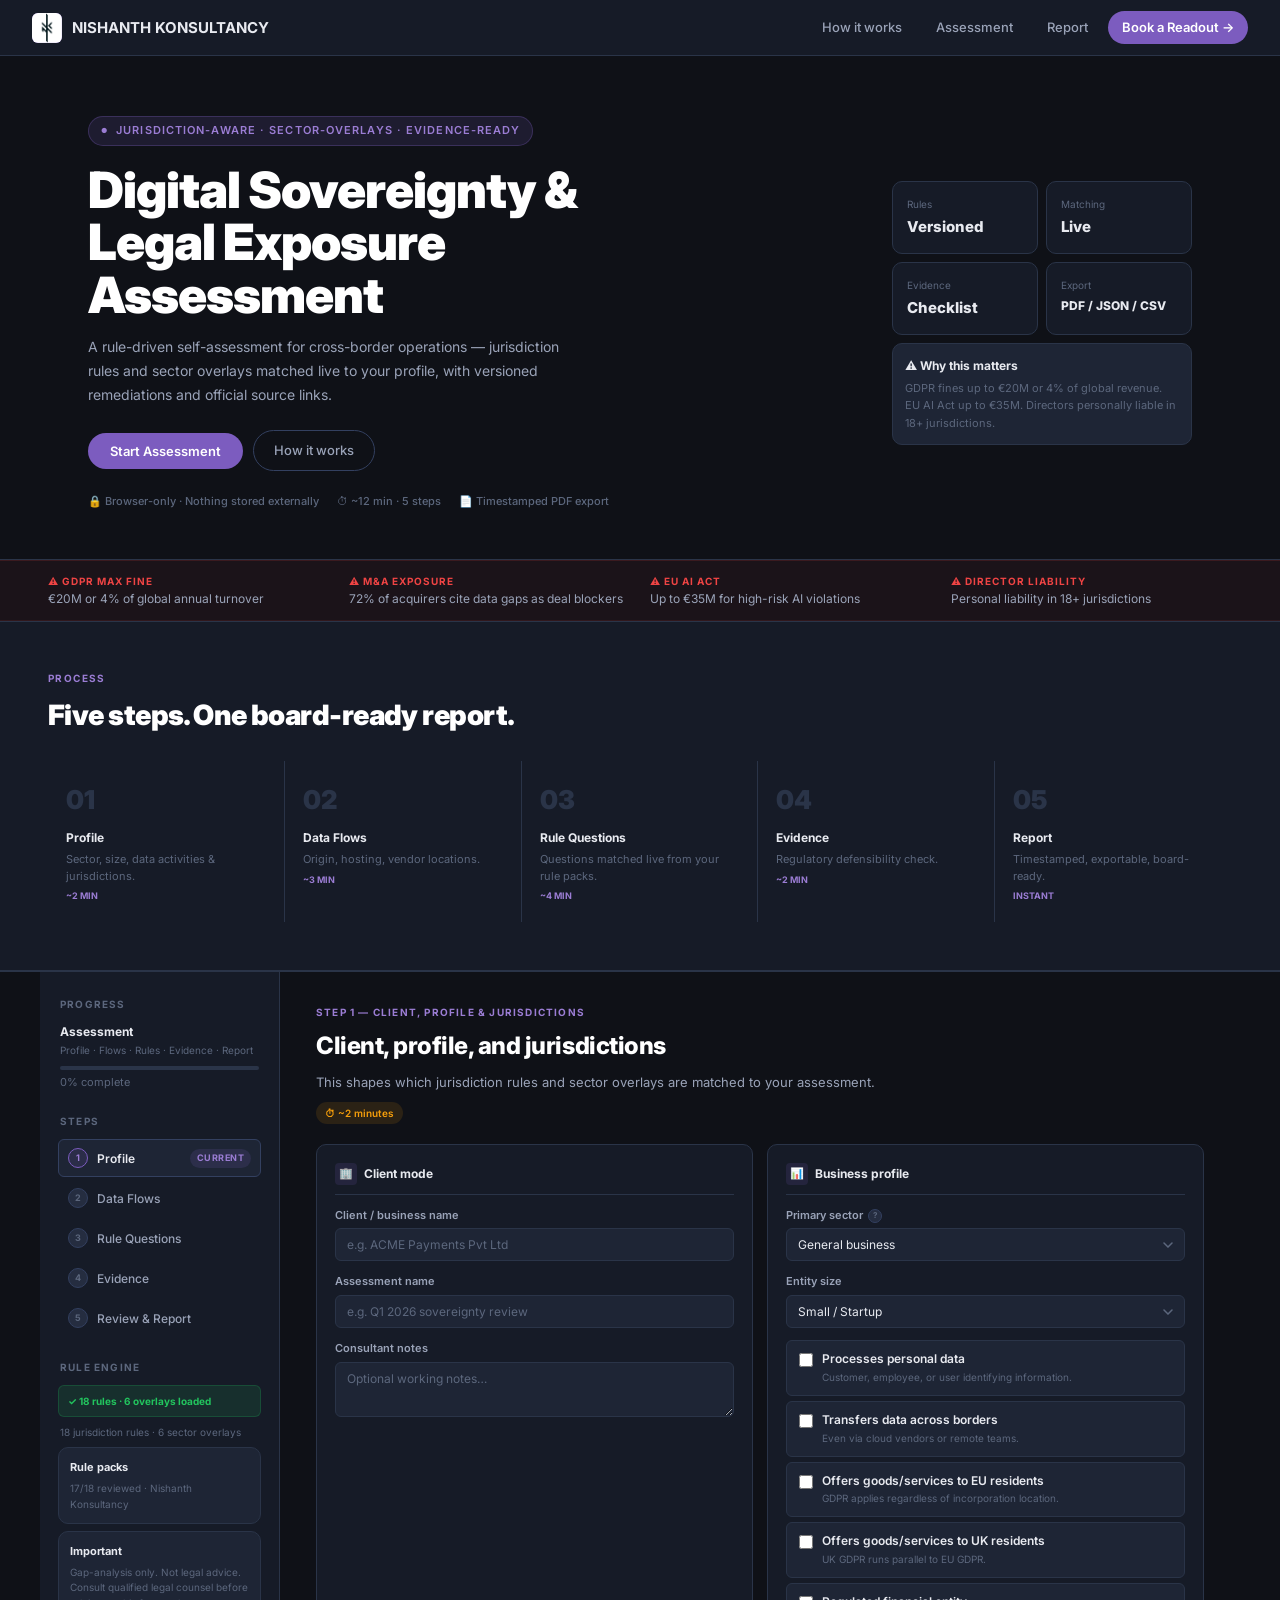
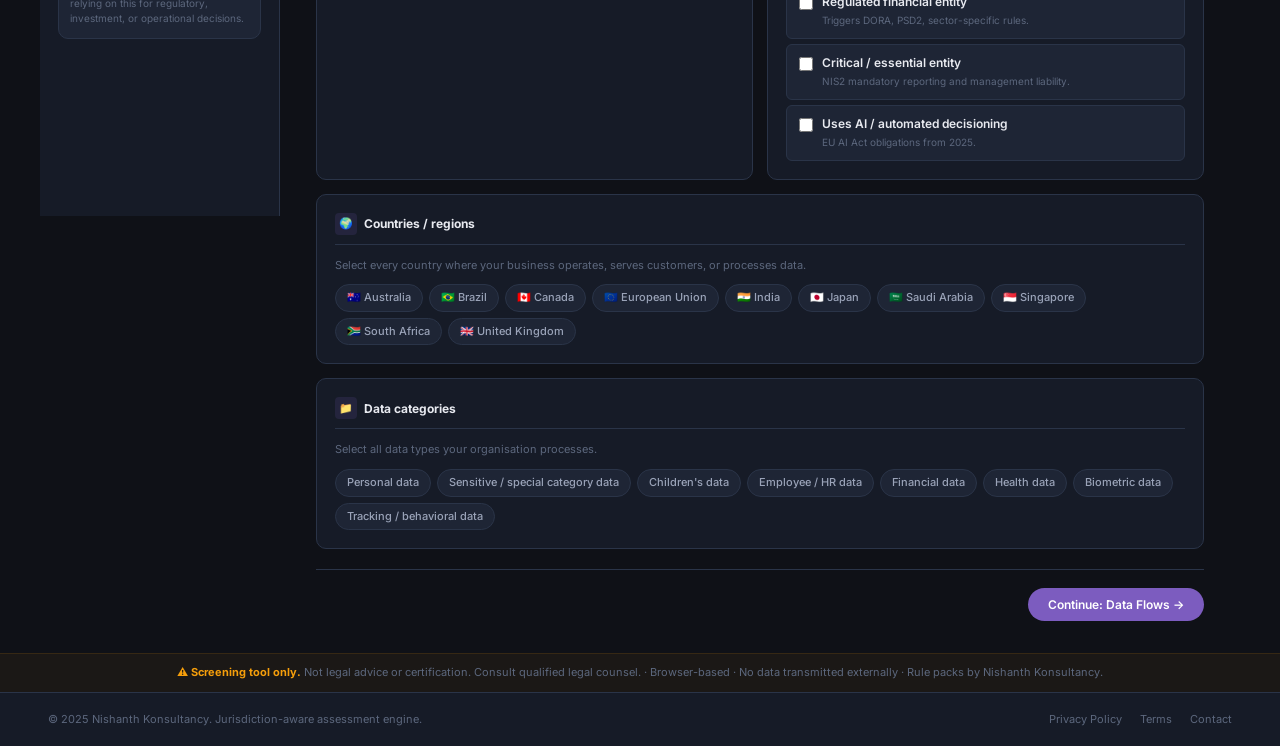
==== commit a99b97b3: "updated index.html" ====
--- a/index.html
+++ b/index.html
@@ -15,13 +15,32 @@
   <link href="https://fonts.googleapis.com/css2?family=Inter:wght@300;400;500;600;700;800;900&display=swap" rel="stylesheet">
   <link rel="stylesheet" href="styles.css">
 </head>
+<!-- Google tag (gtag.js) -->
+<script async src="https://www.googletagmanager.com/gtag/js?id=G-2SWZ8YQVH3"></script>
+<script>
+  window.dataLayer = window.dataLayer || [];
+  function gtag(){dataLayer.push(arguments);}
+  gtag('js', new Date());
+
+  gtag('config', 'G-2SWZ8YQVH3');
+</script>
 <body>
 
 <!-- ═══════ NAVIGATION ═══════ -->
 <nav>
-  <a href="#" class="nav-logo">
-    <div class="nav-mark">NK</div>
-    Nishanth Konsultancy
+  <a class="brand brand-link nav-logo" href="index.html" aria-label="Home">
+    <div class="title title-with-logo">
+      <img
+        class="nav-mark"
+        src="assets/logo.png"
+        alt="Nishanth Konsultancy logo"
+        width="28"
+        height="28"
+        loading="eager"
+        decoding="async"
+      />
+    </div>
+    NISHANTH KONSULTANCY
   </a>
   <div class="nav-links">
     <a href="#how">How it works</a>
@@ -414,8 +433,6 @@
     <a href="#">Contact</a>
   </div>
 </footer>
-<!-- Google tag -->
-<script async src="https://www.googletagmanager.com/gtag/js?id=G-2SWZ8YQVH3"></script>
 <script type="module" src="app.js"></script>
 </body>
 </html>
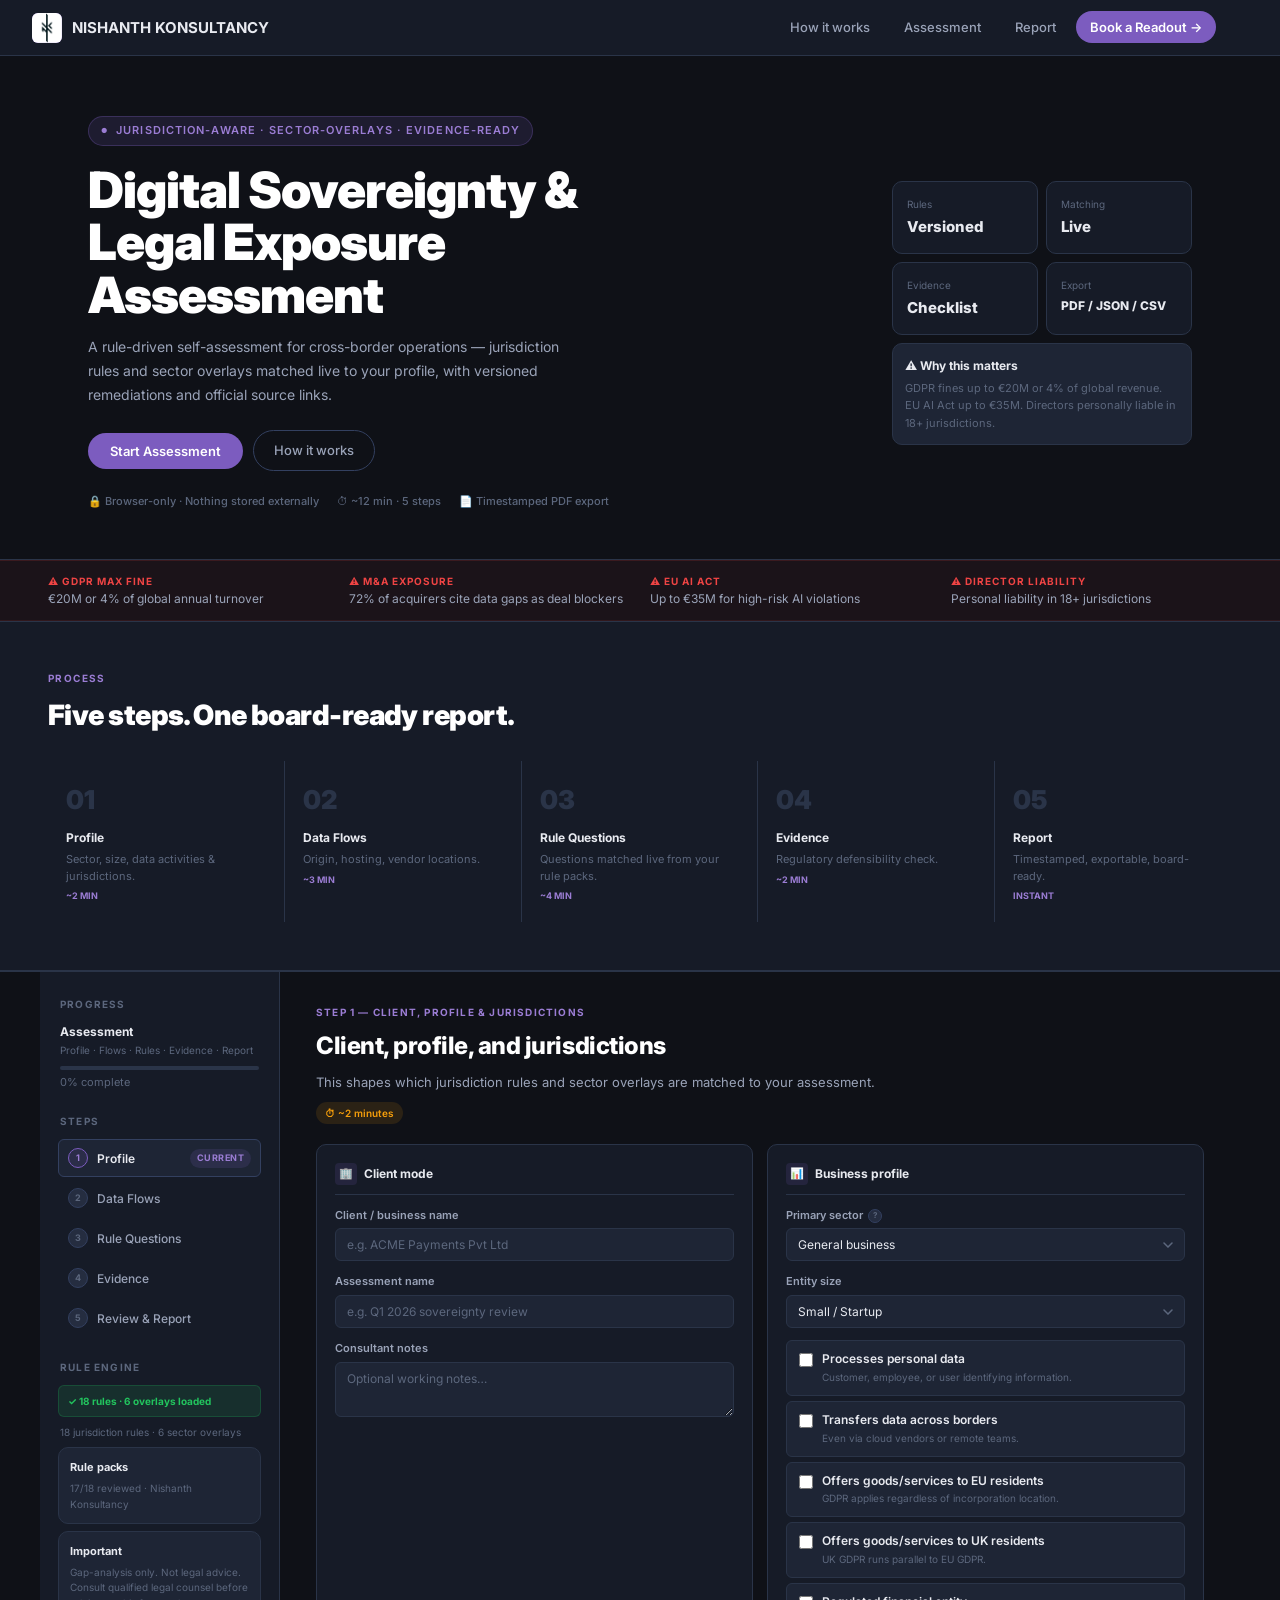
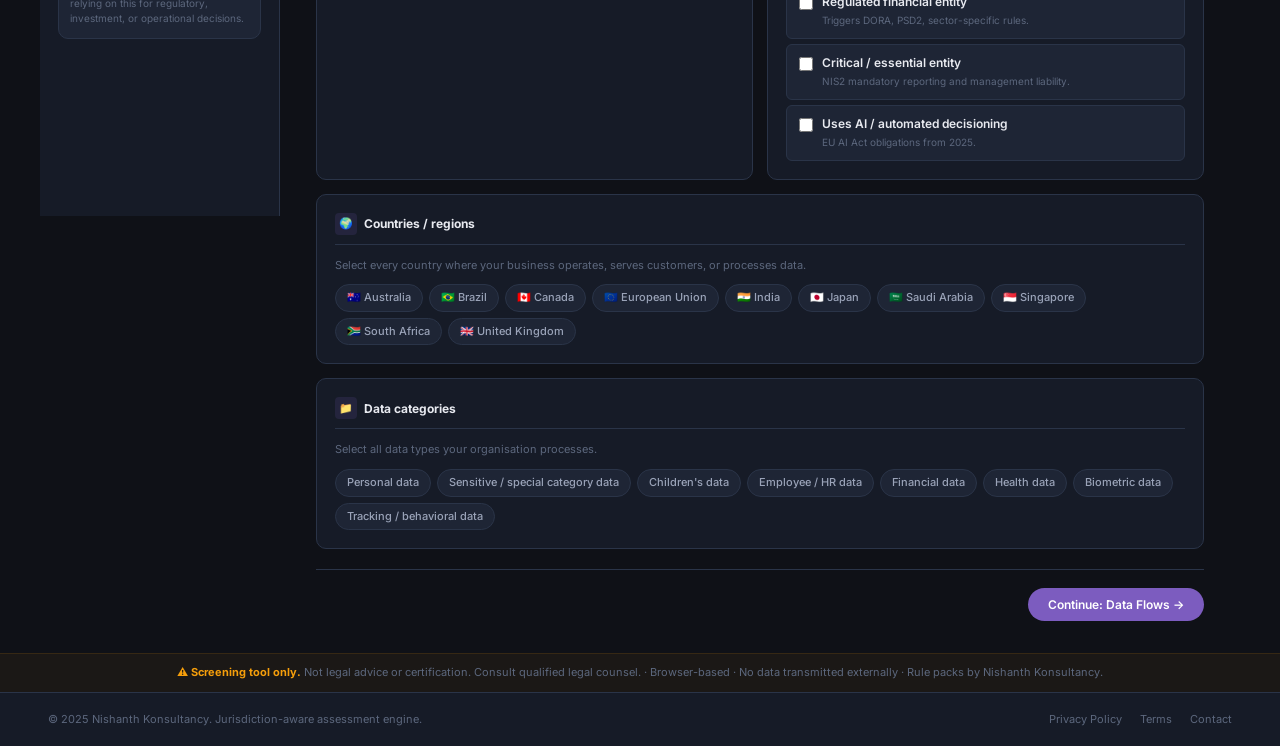
==== commit 9b2a9fb9: "updated index.html" ====
--- a/index.html
+++ b/index.html
@@ -3,63 +3,186 @@
 <head>
   <meta charset="UTF-8">
   <meta name="viewport" content="width=device-width, initial-scale=1.0">
-  <meta name="description" content="A browser-based digital sovereignty and legal exposure self-assessment by Nishanth Konsultancy.">
+
+  <!-- ═══ PRIMARY SEO ═══ -->
+  <title>Digital Sovereignty &amp; Legal Exposure Assessment — Nishanth Konsultancy</title>
+  <meta name="description" content="Free browser-based self-assessment for digital sovereignty and legal exposure. Jurisdiction-matched rules for GDPR, UK GDPR, India DPDP, EU AI Act, CERT-In and more. Board-ready PDF report. By Nishanth Konsultancy.">
+  <meta name="keywords" content="digital sovereignty assessment, GDPR compliance, UK GDPR, India DPDP, EU AI Act, CERT-In, data privacy, legal exposure, cross-border data transfer, jurisdiction risk, data governance, compliance screening tool">
+  <meta name="author" content="Nishanth Konsultancy">
+  <meta name="robots" content="index, follow, max-snippet:-1, max-image-preview:large">
+  <link rel="canonical" href="https://nishanthkonsultancy.com/assessment/">
   <meta name="theme-color" content="#0f1117">
+
+  <!-- ═══ OPEN GRAPH ═══ -->
+  <meta property="og:type"         content="website">
+  <meta property="og:url"          content="https://nishanthkonsultancy.com/assessment/">
+  <meta property="og:title"        content="Digital Sovereignty &amp; Legal Exposure Assessment — Nishanth Konsultancy">
+  <meta property="og:description"  content="Free jurisdiction-aware compliance screening. Matched rules for GDPR, UK GDPR, DPDP, CERT-In, EU AI Act, and more. Export a timestamped board-ready report.">
+  <meta property="og:image"        content="https://nishanthkonsultancy.com/assets/og-assessment.png">
+  <meta property="og:image:width"  content="1200">
+  <meta property="og:image:height" content="630">
+  <meta property="og:image:alt"    content="Digital Sovereignty Assessment tool by Nishanth Konsultancy">
+  <meta property="og:site_name"    content="Nishanth Konsultancy">
+  <meta property="og:locale"       content="en_GB">
+
+  <!-- ═══ TWITTER CARD ═══ -->
+  <meta name="twitter:card"        content="summary_large_image">
+  <meta name="twitter:site"        content="@nishanthk">
+  <meta name="twitter:title"       content="Digital Sovereignty &amp; Legal Exposure Assessment">
+  <meta name="twitter:description" content="Free browser-only tool. Jurisdiction rules matched to your profile. Board-ready PDF, JSON, and CSV exports.">
+  <meta name="twitter:image"       content="https://nishanthkonsultancy.com/assets/og-assessment.png">
+
+  <!-- ═══ STRUCTURED DATA — WebPage ═══ -->
+  <script type="application/ld+json">
+  {
+    "@context": "https://schema.org",
+    "@type": "WebPage",
+    "name": "Digital Sovereignty & Legal Exposure Assessment",
+    "description": "Free browser-based self-assessment for digital sovereignty and legal exposure. Jurisdiction-matched rules, evidence checklists, and board-ready PDF report.",
+    "url": "https://nishanthkonsultancy.com/assessment/",
+    "inLanguage": "en-GB",
+    "isPartOf": {
+      "@type": "WebSite",
+      "name": "Nishanth Konsultancy",
+      "url": "https://nishanthkonsultancy.com"
+    },
+    "publisher": {
+      "@type": "Organization",
+      "name": "Nishanth Konsultancy",
+      "url": "https://nishanthkonsultancy.com",
+      "logo": { "@type": "ImageObject", "url": "https://nishanthkonsultancy.com/assets/logo.png" }
+    },
+    "breadcrumb": {
+      "@type": "BreadcrumbList",
+      "itemListElement": [
+        { "@type": "ListItem", "position": 1, "name": "Home",       "item": "https://nishanthkonsultancy.com" },
+        { "@type": "ListItem", "position": 2, "name": "Assessment", "item": "https://nishanthkonsultancy.com/assessment/" }
+      ]
+    }
+  }
+  </script>
+
+  <!-- ═══ STRUCTURED DATA — SoftwareApplication ═══ -->
+  <script type="application/ld+json">
+  {
+    "@context": "https://schema.org",
+    "@type": "SoftwareApplication",
+    "name": "Digital Sovereignty & Legal Exposure Assessment",
+    "applicationCategory": "BusinessApplication",
+    "operatingSystem": "Web Browser",
+    "offers": { "@type": "Offer", "price": "0", "priceCurrency": "GBP" },
+    "description": "Jurisdiction-aware compliance screening tool. Matched rules for GDPR, UK GDPR, India DPDP, CERT-In, EU AI Act, DORA, NIS2 and more. Exports PDF, JSON, CSV.",
+    "provider": { "@type": "Organization", "name": "Nishanth Konsultancy" }
+  }
+  </script>
+
+  <!-- ═══ STRUCTURED DATA — FAQPage ═══ -->
+  <script type="application/ld+json">
+  {
+    "@context": "https://schema.org",
+    "@type": "FAQPage",
+    "mainEntity": [
+      {
+        "@type": "Question",
+        "name": "Is this digital sovereignty assessment free?",
+        "acceptedAnswer": { "@type": "Answer", "text": "Yes. It is entirely free and runs in your browser. No data is transmitted externally." }
+      },
+      {
+        "@type": "Question",
+        "name": "Which jurisdictions does the assessment cover?",
+        "acceptedAnswer": { "@type": "Answer", "text": "EU (GDPR, NIS2, DORA, EU AI Act), UK (UK GDPR, PECR), India (DPDP Act, CERT-In), Australia (Privacy Act / APPs), Brazil (LGPD), Canada (PIPEDA), Japan (APPI), Saudi Arabia (PDPL), Singapore (PDPA), and South Africa (POPIA)." }
+      },
+      {
+        "@type": "Question",
+        "name": "Is this tool legal advice?",
+        "acceptedAnswer": { "@type": "Answer", "text": "No. This is a screening and gap-analysis tool only, not legal advice or certification. Always consult a qualified legal professional." }
+      },
+      {
+        "@type": "Question",
+        "name": "What can I export?",
+        "acceptedAnswer": { "@type": "Answer", "text": "A timestamped PDF report, a structured JSON file, and a CSV action register." }
+      },
+      {
+        "@type": "Question",
+        "name": "How long does the assessment take?",
+        "acceptedAnswer": { "@type": "Answer", "text": "Approximately 12 minutes across five steps: Profile (2 min), Data Flows (3 min), Rule Questions (4 min), Evidence (2 min), and instant Report generation." }
+      }
+    ]
+  }
+  </script>
+
+  <!-- ═══ FAVICONS ═══ -->
   <link rel="apple-touch-icon" sizes="180x180" href="./assets/apple-touch-icon.png">
   <link rel="icon" type="image/png" sizes="32x32" href="./assets/favicon-32x32.png">
   <link rel="icon" type="image/png" sizes="16x16" href="./assets/favicon-16x16.png">
   <link rel="manifest" href="./site.webmanifest">
-  <title>Digital Sovereignty &amp; Legal Exposure Assessment — Nishanth Konsultancy</title>
+
+  <!-- ═══ FONTS ═══ -->
   <link rel="preconnect" href="https://fonts.googleapis.com">
   <link rel="preconnect" href="https://fonts.gstatic.com" crossorigin>
   <link href="https://fonts.googleapis.com/css2?family=Inter:wght@300;400;500;600;700;800;900&display=swap" rel="stylesheet">
+
+  <!-- ═══ STYLESHEET ═══ -->
   <link rel="stylesheet" href="styles.css">
+
+  <!-- ══════════════════════════════════════════════════════
+       GOOGLE TAG MANAGER
+       Replace GTM-XXXXXXX with your container ID.
+       GTM will fire GA4 events automatically via dataLayer
+       pushes — no direct gtag() calls needed.
+  ══════════════════════════════════════════════════════ -->
+  <script>(function(w,d,s,l,i){w[l]=w[l]||[];w[l].push({'gtm.start':
+  new Date().getTime(),event:'gtm.js'});var f=d.getElementsByTagName(s)[0],
+  j=d.createElement(s),dl=l!='dataLayer'?'&l='+l:'';j.async=true;j.src=
+  'https://www.googletagmanager.com/gtm.js?id='+i+dl;f.parentNode.insertBefore(j,f);
+  })(window,document,'script','dataLayer','GTM-P2SXMSMG');</script>
 </head>
-<!-- Google tag (gtag.js) -->
-<script async src="https://www.googletagmanager.com/gtag/js?id=G-2SWZ8YQVH3"></script>
-<script>
-  window.dataLayer = window.dataLayer || [];
-  function gtag(){dataLayer.push(arguments);}
-  gtag('js', new Date());
-
-  gtag('config', 'G-2SWZ8YQVH3');
-</script>
 <body>
+
+<!-- GTM noscript fallback — required by GTM implementation guide -->
+<noscript><iframe src="https://www.googletagmanager.com/ns.html?id=GTM-P2SXMSMG"
+height="0" width="0" style="display:none;visibility:hidden"></iframe></noscript>
 
 <!-- ═══════ NAVIGATION ═══════ -->
 <nav>
-  <a class="brand brand-link nav-logo" href="index.html" aria-label="Home">
+  <a class="brand brand-link nav-logo" href="index.html" aria-label="Home — Nishanth Konsultancy">
     <div class="title title-with-logo">
       <img
         class="nav-mark"
         src="assets/logo.png"
         alt="Nishanth Konsultancy logo"
-        width="28"
-        height="28"
-        loading="eager"
-        decoding="async"
+        width="28" height="28"
+        loading="eager" decoding="async"
       />
     </div>
     NISHANTH KONSULTANCY
   </a>
-  <div class="nav-links">
-    <a href="#how">How it works</a>
-    <a href="#assessment">Assessment</a>
-    <a href="#report">Report</a>
-    <a href="#" class="nav-cta">Book a Readout →</a>
-  </div>
+  <nav class="nav-links" aria-label="Site navigation">
+    <a href="#how"        aria-label="How the assessment works">How it works</a>
+    <a href="#assessment" aria-label="Start the assessment">Assessment</a>
+    <a href="#report"     aria-label="View your report">Report</a>
+    <a href="#"
+       id="navBookBtn"
+       class="nav-cta"
+       aria-label="Book a 30-minute expert readout">Book a Readout →</a>
+  </nav>
 </nav>
 
 <!-- ═══════ HERO ═══════ -->
-<div style="border-bottom:1px solid var(--border)">
+<header style="border-bottom:1px solid var(--border)">
   <div class="hero">
     <div>
       <div class="eyebrow">Jurisdiction-Aware · Sector-Overlays · Evidence-Ready</div>
       <h1>Digital Sovereignty &amp;<br>Legal Exposure<br>Assessment</h1>
       <p class="hero-sub">A rule-driven self-assessment for cross-border operations — jurisdiction rules and sector overlays matched live to your profile, with versioned remediations and official source links.</p>
       <div class="hero-acts">
-        <button class="btn-p" id="heroStartBtn">Start Assessment</button>
-        <a href="#how" class="btn-o">How it works</a>
+        <button
+          class="btn-p"
+          id="heroStartBtn"
+          aria-label="Start the digital sovereignty assessment">
+          Start Assessment
+        </button>
+        <a href="#how" class="btn-o" aria-label="Learn how the five-step assessment works">How it works</a>
       </div>
       <div class="hero-meta">
         <span class="hm">🔒 Browser-only · Nothing stored externally</span>
@@ -67,7 +190,7 @@
         <span class="hm">📄 Timestamped PDF export</span>
       </div>
     </div>
-    <div class="hero-right">
+    <aside class="hero-right" aria-hidden="true">
       <div class="feat-grid">
         <div class="feat-card"><div class="feat-lbl">Rules</div><div class="feat-val">Versioned</div></div>
         <div class="feat-card"><div class="feat-lbl">Matching</div><div class="feat-val">Live</div></div>
@@ -78,58 +201,62 @@
         <div class="rn-t">⚠ Why this matters</div>
         <p class="rn-p">GDPR fines up to €20M or 4% of global revenue. EU AI Act up to €35M. Directors personally liable in 18+ jurisdictions.</p>
       </div>
+    </aside>
+  </div>
+</header>
+
+<!-- ═══════ RISK STRIP ═══════ -->
+<section aria-label="Key compliance risk figures">
+  <div class="risk-strip">
+    <div class="rs-inner">
+      <div><div class="rs-lbl">⚠ GDPR Max Fine</div><div class="rs-val">€20M or 4% of global annual turnover</div></div>
+      <div><div class="rs-lbl">⚠ M&amp;A Exposure</div><div class="rs-val">72% of acquirers cite data gaps as deal blockers</div></div>
+      <div><div class="rs-lbl">⚠ EU AI Act</div><div class="rs-val">Up to €35M for high-risk AI violations</div></div>
+      <div><div class="rs-lbl">⚠ Director Liability</div><div class="rs-val">Personal liability in 18+ jurisdictions</div></div>
     </div>
   </div>
-</div>
-
-<!-- ═══════ RISK STRIP ═══════ -->
-<div class="risk-strip">
-  <div class="rs-inner">
-    <div><div class="rs-lbl">⚠ GDPR Max Fine</div><div class="rs-val">€20M or 4% of global annual turnover</div></div>
-    <div><div class="rs-lbl">⚠ M&amp;A Exposure</div><div class="rs-val">72% of acquirers cite data gaps as deal blockers</div></div>
-    <div><div class="rs-lbl">⚠ EU AI Act</div><div class="rs-val">Up to €35M for high-risk AI violations</div></div>
-    <div><div class="rs-lbl">⚠ Director Liability</div><div class="rs-val">Personal liability in 18+ jurisdictions</div></div>
-  </div>
-</div>
+</section>
 
 <!-- ═══════ HOW IT WORKS ═══════ -->
-<div id="how" class="how">
+<section id="how" class="how" aria-labelledby="howHeading">
   <div class="how-inner">
     <div style="font-size:10px;letter-spacing:.14em;text-transform:uppercase;color:var(--purple-l);font-weight:700;margin-bottom:7px">Process</div>
-    <div style="font-size:clamp(20px,3vw,28px);font-weight:900;color:#fff;letter-spacing:-.02em">Five steps. One board-ready report.</div>
+    <h2 id="howHeading" style="font-size:clamp(20px,3vw,28px);font-weight:900;color:#fff;letter-spacing:-.02em">Five steps. One board-ready report.</h2>
     <div class="how-steps">
-      <div class="hs"><div class="hs-num">01</div><div class="hs-title">Profile</div><div class="hs-desc">Sector, size, data activities &amp; jurisdictions.</div><div class="hs-time">~2 min</div></div>
-      <div class="hs"><div class="hs-num">02</div><div class="hs-title">Data Flows</div><div class="hs-desc">Origin, hosting, vendor locations.</div><div class="hs-time">~3 min</div></div>
-      <div class="hs"><div class="hs-num">03</div><div class="hs-title">Rule Questions</div><div class="hs-desc">Questions matched live from your rule packs.</div><div class="hs-time">~4 min</div></div>
-      <div class="hs"><div class="hs-num">04</div><div class="hs-title">Evidence</div><div class="hs-desc">Regulatory defensibility check.</div><div class="hs-time">~2 min</div></div>
-      <div class="hs" style="border-right:none"><div class="hs-num">05</div><div class="hs-title">Report</div><div class="hs-desc">Timestamped, exportable, board-ready.</div><div class="hs-time">Instant</div></div>
+      <div class="hs"><div class="hs-num">01</div><h3 class="hs-title">Profile</h3><p class="hs-desc">Sector, size, data activities &amp; jurisdictions.</p><div class="hs-time">~2 min</div></div>
+      <div class="hs"><div class="hs-num">02</div><h3 class="hs-title">Data Flows</h3><p class="hs-desc">Origin, hosting, vendor locations.</p><div class="hs-time">~3 min</div></div>
+      <div class="hs"><div class="hs-num">03</div><h3 class="hs-title">Rule Questions</h3><p class="hs-desc">Questions matched live from your rule packs.</p><div class="hs-time">~4 min</div></div>
+      <div class="hs"><div class="hs-num">04</div><h3 class="hs-title">Evidence</h3><p class="hs-desc">Regulatory defensibility check.</p><div class="hs-time">~2 min</div></div>
+      <div class="hs" style="border-right:none"><div class="hs-num">05</div><h3 class="hs-title">Report</h3><p class="hs-desc">Timestamped, exportable, board-ready.</p><div class="hs-time">Instant</div></div>
     </div>
   </div>
-</div>
+</section>
 
 <!-- ═══════ ASSESSMENT SHELL ═══════ -->
-<div id="assessment" class="a-wrap">
+<main id="assessment" class="a-wrap" aria-label="Assessment">
   <div class="a-shell">
 
     <!-- Sidebar -->
-    <div class="sidebar">
+    <aside class="sidebar" aria-label="Assessment progress">
       <div class="sb-sec">
         <div class="sb-lbl">Progress</div>
         <div style="padding:0 2px">
           <div style="font-size:12px;font-weight:700;color:var(--text);margin-bottom:2px">Assessment</div>
           <div style="font-size:10px;color:var(--text3);line-height:1.5">Profile · Flows · Rules · Evidence · Report</div>
         </div>
-        <div class="prog-bg"><div class="prog-fill" id="progFill"></div></div>
-        <div class="prog-pct" id="progPct">0% complete</div>
+        <div class="prog-bg" role="progressbar" aria-valuenow="0" aria-valuemin="0" aria-valuemax="100" aria-label="Assessment completion">
+          <div class="prog-fill" id="progFill"></div>
+        </div>
+        <div class="prog-pct" id="progPct" aria-live="polite">0% complete</div>
       </div>
       <div class="sb-sec">
         <div class="sb-lbl">Steps</div>
-        <div class="step-list" id="sbSteps"></div>
+        <div class="step-list" id="sbSteps" role="list"></div>
       </div>
       <div class="sb-sec">
         <div class="sb-lbl">Rule Engine</div>
-        <div id="rulesBadge" class="rules-badge rb-loading">⟳ Loading rules…</div>
-        <div id="rulesCount" style="font-size:10px;color:var(--text3);padding:0 2px;margin-bottom:7px"></div>
+        <div id="rulesBadge" class="rules-badge rb-loading" aria-live="polite">⟳ Loading rules…</div>
+        <div id="rulesCount" style="font-size:10px;color:var(--text3);padding:0 2px;margin-bottom:7px" aria-live="polite"></div>
         <div class="sb-card">
           <div class="sb-card-t">Rule packs</div>
           <p id="sbRulesMeta">Loading…</p>
@@ -139,16 +266,16 @@
           <p>Gap-analysis only. Not legal advice. Consult qualified legal counsel before relying on this for regulatory, investment, or operational decisions.</p>
         </div>
       </div>
-    </div><!-- /sidebar -->
+    </aside>
 
     <!-- Main content -->
-    <div class="main">
+    <div class="main" id="assessmentMain">
 
       <!-- ── STEP 1: Profile ── -->
-      <div class="sp active" id="step1">
+      <section class="sp active" id="step1" aria-labelledby="step1Heading">
         <div class="sh" style="margin-bottom:20px">
           <span class="step-no">STEP 1 — CLIENT, PROFILE &amp; JURISDICTIONS</span>
-          <h2>Client, profile, and jurisdictions</h2>
+          <h2 id="step1Heading">Client, profile, and jurisdictions</h2>
           <p>This shapes which jurisdiction rules and sector overlays are matched to your assessment.</p>
           <div class="step-time">⏱ ~2 minutes</div>
         </div>
@@ -157,15 +284,15 @@
           <div class="panel">
             <div class="ptitle"><div class="pi">🏢</div>Client mode</div>
             <div class="f">
-              <label>Client / business name</label>
-              <input type="text" id="orgName" placeholder="e.g. ACME Payments Pvt Ltd">
+              <label for="orgName">Client / business name</label>
+              <input type="text" id="orgName" name="orgName" placeholder="e.g. ACME Payments Pvt Ltd" autocomplete="organization">
             </div>
             <div class="f">
-              <label>Assessment name</label>
-              <input type="text" id="assessmentName" placeholder="e.g. Q1 2026 sovereignty review">
+              <label for="assessmentName">Assessment name</label>
+              <input type="text" id="assessmentName" name="assessmentName" placeholder="e.g. Q1 2026 sovereignty review">
             </div>
             <div class="f">
-              <label>Consultant notes</label>
+              <label for="consultantNotesStep1">Consultant notes</label>
               <textarea id="consultantNotesStep1" placeholder="Optional working notes…" style="min-height:55px"></textarea>
             </div>
           </div>
@@ -173,11 +300,11 @@
           <div class="panel">
             <div class="ptitle"><div class="pi">📊</div>Business profile</div>
             <div class="f">
-              <label>
+              <label for="sector">
                 Primary sector
-                <div class="tw"><div class="ti">?</div><div class="tb">Sector determines which overlay rules apply — finance, health, and critical infrastructure face stricter obligations.</div></div>
+                <div class="tw"><div class="ti" aria-label="Why sector matters">?</div><div class="tb" role="tooltip">Sector determines which overlay rules apply — finance, health, and critical infrastructure face stricter obligations.</div></div>
               </label>
-              <select id="sector">
+              <select id="sector" name="sector" aria-label="Select your primary business sector">
                 <option value="general">General business</option>
                 <option value="adtech">AdTech / MarTech</option>
                 <option value="financial">Financial services</option>
@@ -188,21 +315,21 @@
               </select>
             </div>
             <div class="f">
-              <label>Entity size</label>
-              <select id="entitySize">
+              <label for="entitySize">Entity size</label>
+              <select id="entitySize" name="entitySize">
                 <option value="Small">Small / Startup</option>
                 <option value="Mid-sized">Mid-sized</option>
                 <option value="Large">Large / Enterprise</option>
               </select>
             </div>
             <div class="chklist">
-              <label class="chi"><input type="checkbox" id="chk_personal"><div><div class="chi-lbl">Processes personal data</div><div class="chi-desc">Customer, employee, or user identifying information.</div></div></label>
-              <label class="chi"><input type="checkbox" id="chk_crossborder"><div><div class="chi-lbl">Transfers data across borders</div><div class="chi-desc">Even via cloud vendors or remote teams.</div></div></label>
-              <label class="chi"><input type="checkbox" id="chk_eu"><div><div class="chi-lbl">Offers goods/services to EU residents</div><div class="chi-desc">GDPR applies regardless of incorporation location.</div></div></label>
-              <label class="chi"><input type="checkbox" id="chk_uk"><div><div class="chi-lbl">Offers goods/services to UK residents</div><div class="chi-desc">UK GDPR runs parallel to EU GDPR.</div></div></label>
-              <label class="chi"><input type="checkbox" id="chk_fin"><div><div class="chi-lbl">Regulated financial entity</div><div class="chi-desc">Triggers DORA, PSD2, sector-specific rules.</div></div></label>
-              <label class="chi"><input type="checkbox" id="chk_critical"><div><div class="chi-lbl">Critical / essential entity</div><div class="chi-desc">NIS2 mandatory reporting and management liability.</div></div></label>
-              <label class="chi"><input type="checkbox" id="chk_ai"><div><div class="chi-lbl">Uses AI / automated decisioning</div><div class="chi-desc">EU AI Act obligations from 2025.</div></div></label>
+              <label class="chi"><input type="checkbox" id="chk_personal">   <div><div class="chi-lbl">Processes personal data</div>            <div class="chi-desc">Customer, employee, or user identifying information.</div></div></label>
+              <label class="chi"><input type="checkbox" id="chk_crossborder"><div><div class="chi-lbl">Transfers data across borders</div>        <div class="chi-desc">Even via cloud vendors or remote teams.</div></div></label>
+              <label class="chi"><input type="checkbox" id="chk_eu">         <div><div class="chi-lbl">Offers goods/services to EU residents</div> <div class="chi-desc">GDPR applies regardless of incorporation location.</div></div></label>
+              <label class="chi"><input type="checkbox" id="chk_uk">         <div><div class="chi-lbl">Offers goods/services to UK residents</div> <div class="chi-desc">UK GDPR runs parallel to EU GDPR.</div></div></label>
+              <label class="chi"><input type="checkbox" id="chk_fin">        <div><div class="chi-lbl">Regulated financial entity</div>           <div class="chi-desc">Triggers DORA, PSD2, sector-specific rules.</div></div></label>
+              <label class="chi"><input type="checkbox" id="chk_critical">   <div><div class="chi-lbl">Critical / essential entity</div>          <div class="chi-desc">NIS2 mandatory reporting and management liability.</div></div></label>
+              <label class="chi"><input type="checkbox" id="chk_ai">         <div><div class="chi-lbl">Uses AI / automated decisioning</div>      <div class="chi-desc">EU AI Act obligations from 2025.</div></div></label>
             </div>
           </div>
         </div>
@@ -210,26 +337,26 @@
         <div class="panel-full">
           <div class="ptitle"><div class="pi">🌍</div>Countries / regions</div>
           <p style="font-size:11px;color:var(--text3);margin-bottom:10px">Select every country where your business operates, serves customers, or processes data.</p>
-          <div class="pills" id="pillCountries"></div>
+          <div class="pills" id="pillCountries" role="group" aria-label="Select jurisdiction countries"></div>
         </div>
 
         <div class="panel-full">
           <div class="ptitle"><div class="pi">📁</div>Data categories</div>
           <p style="font-size:11px;color:var(--text3);margin-bottom:10px">Select all data types your organisation processes.</p>
-          <div class="pills" id="pillDataCats"></div>
+          <div class="pills" id="pillDataCats" role="group" aria-label="Select data categories"></div>
         </div>
 
         <div class="snav">
           <div></div>
-          <button class="btn-next" id="step1NextBtn">Continue: Data Flows →</button>
-        </div>
-      </div><!-- /step1 -->
+          <button class="btn-next" id="step1NextBtn" aria-label="Continue to Step 2: Data Flows">Continue: Data Flows →</button>
+        </div>
+      </section><!-- /step1 -->
 
       <!-- ── STEP 2: Data Flows ── -->
-      <div class="sp" id="step2">
+      <section class="sp" id="step2" aria-labelledby="step2Heading">
         <div class="sh" style="margin-bottom:20px">
           <span class="step-no">STEP 2 — DATA FLOW &amp; OPERATING FOOTPRINT</span>
-          <h2>Data flow and operating footprint</h2>
+          <h2 id="step2Heading">Data flow and operating footprint</h2>
           <p>Where data originates, lives, and travels determines your transfer obligations.</p>
           <div class="step-time">⏱ ~3 minutes</div>
         </div>
@@ -237,18 +364,18 @@
         <div class="panel-full">
           <div class="ptitle"><div class="pi">📍</div>Data origin</div>
           <p style="font-size:11px;color:var(--text3);margin-bottom:10px">Where is the personal data you collect originally generated?</p>
-          <div class="pills" id="pillOrigin"></div>
+          <div class="pills" id="pillOrigin" role="group" aria-label="Select data origin countries"></div>
         </div>
 
         <div class="p2">
           <div class="panel">
             <div class="ptitle"><div class="pi">☁️</div>Storage / hosting</div>
             <div class="f">
-              <label>
+              <label for="cloudProvider">
                 Primary cloud / hosting provider
-                <div class="tw"><div class="ti">?</div><div class="tb">US-based providers are subject to the US CLOUD Act — key concern for EU data controllers under Schrems II.</div></div>
+                <div class="tw"><div class="ti" aria-label="Cloud Act risk">?</div><div class="tb" role="tooltip">US-based providers are subject to the US CLOUD Act — key concern for EU data controllers under Schrems II.</div></div>
               </label>
-              <select id="cloudProvider">
+              <select id="cloudProvider" name="cloudProvider" aria-label="Select cloud or hosting provider">
                 <option value="">Select…</option>
                 <option value="aws-us">AWS (US-based, global)</option>
                 <option value="azure-us">Azure (US-based, global)</option>
@@ -260,56 +387,56 @@
                 <option value="mixed">Mixed / Multiple</option>
                 <option value="unknown">Unknown</option>
               </select>
-              <div class="rcallout" id="cloudRisk"><strong>Transfer Risk:</strong> US-based providers fall under the US CLOUD Act. EU personal data requires SCCs + Transfer Impact Assessment (TIA) to remain GDPR-compliant.</div>
+              <div class="rcallout" id="cloudRisk" role="alert"><strong>Transfer Risk:</strong> US-based providers fall under the US CLOUD Act. EU personal data requires SCCs + Transfer Impact Assessment (TIA) to remain GDPR-compliant.</div>
             </div>
             <div class="f">
               <label>Storage locations</label>
-              <div class="pills" id="pillStorage" style="margin-top:4px"></div>
+              <div class="pills" id="pillStorage" style="margin-top:4px" role="group" aria-label="Select storage locations"></div>
             </div>
           </div>
 
           <div class="panel">
             <div class="ptitle"><div class="pi">🔗</div>Processor / vendor locations</div>
             <p style="font-size:11px;color:var(--text3);margin-bottom:9px">Where are your key SaaS tools and sub-processors based?</p>
-            <div class="pills" id="pillProcessors"></div>
+            <div class="pills" id="pillProcessors" role="group" aria-label="Select processor locations"></div>
           </div>
         </div>
 
         <div class="panel-full">
           <div class="ptitle"><div class="pi">📝</div>Operational notes</div>
           <div class="p2" style="margin-bottom:0">
-            <div class="f"><label>Transfer notes</label><textarea id="transferNotes" placeholder="Known arrangements, SCCs in place, adequacy decisions…"></textarea></div>
-            <div class="f"><label>Known unknowns</label><textarea id="unknowns" placeholder="Areas of uncertainty in your data flows…"></textarea></div>
-            <div class="f"><label>Assumptions</label><textarea id="assumptions" placeholder="Assumptions made in this assessment…"></textarea></div>
+            <div class="f"><label for="transferNotes">Transfer notes</label><textarea id="transferNotes" placeholder="Known arrangements, SCCs in place, adequacy decisions…"></textarea></div>
+            <div class="f"><label for="unknowns">Known unknowns</label><textarea id="unknowns" placeholder="Areas of uncertainty in your data flows…"></textarea></div>
+            <div class="f"><label for="assumptions">Assumptions</label><textarea id="assumptions" placeholder="Assumptions made in this assessment…"></textarea></div>
           </div>
         </div>
 
         <div class="snav">
-          <button class="btn-back" id="step2BackBtn">← Back</button>
-          <button class="btn-next" id="step2NextBtn">Continue: Rule Questions →</button>
-        </div>
-      </div><!-- /step2 -->
+          <button class="btn-back" id="step2BackBtn" aria-label="Back to Step 1: Profile">← Back</button>
+          <button class="btn-next" id="step2NextBtn" aria-label="Continue to Step 3: Rule Questions">Continue: Rule Questions →</button>
+        </div>
+      </section><!-- /step2 -->
 
       <!-- ── STEP 3: Rule Questions ── -->
-      <div class="sp" id="step3">
+      <section class="sp" id="step3" aria-labelledby="step3Heading">
         <div class="sh" style="margin-bottom:20px">
           <span class="step-no">STEP 3 — JURISDICTION &amp; SECTOR RULE QUESTIONS</span>
-          <h2>Rule-matched questions</h2>
+          <h2 id="step3Heading">Rule-matched questions</h2>
           <p>Questions below are matched live from your selected jurisdictions and sector rule packs. Answer based on what is genuinely in place today.</p>
           <div class="step-time">⏱ ~4 minutes</div>
         </div>
-        <div id="ruleQs"><div class="empty"><div class="empty-icon">⟳</div>Matching rules to your profile…</div></div>
+        <div id="ruleQs" aria-live="polite"><div class="empty"><div class="empty-icon">⟳</div>Matching rules to your profile…</div></div>
         <div class="snav">
-          <button class="btn-back" id="step3BackBtn">← Back</button>
-          <button class="btn-next" id="step3NextBtn">Continue: Evidence →</button>
-        </div>
-      </div><!-- /step3 -->
+          <button class="btn-back" id="step3BackBtn" aria-label="Back to Step 2: Data Flows">← Back</button>
+          <button class="btn-next" id="step3NextBtn" aria-label="Continue to Step 4: Evidence">Continue: Evidence →</button>
+        </div>
+      </section><!-- /step3 -->
 
       <!-- ── STEP 4: Evidence ── -->
-      <div class="sp" id="step4">
+      <section class="sp" id="step4" aria-labelledby="step4Heading">
         <div class="sh" style="margin-bottom:20px">
           <span class="step-no">STEP 4 — EVIDENCE READINESS</span>
-          <h2>Evidence readiness</h2>
+          <h2 id="step4Heading">Evidence readiness</h2>
           <p>If a regulator or acquirer requested documentation today, which of these could you produce within 48 hours?</p>
           <div class="step-time">⏱ ~2 minutes</div>
         </div>
@@ -317,61 +444,61 @@
         <div class="panel-full">
           <div class="ptitle"><div class="pi">📋</div>Documentation inventory</div>
           <div class="chklist">
-            <label class="chi"><input type="checkbox" class="evid" id="e1"><div><div class="chi-lbl">Data inventory / data map</div><div class="chi-desc">Foundation for all other compliance evidence. What data exists, where, and who owns it.</div></div></label>
-            <label class="chi"><input type="checkbox" class="evid" id="e2"><div><div class="chi-lbl">Privacy notice — published and current</div><div class="chi-desc">GDPR Art. 13/14, UK GDPR, DPDP, LGPD — all require clear notice of collection and rights.</div></div></label>
-            <label class="chi"><input type="checkbox" class="evid" id="e3"><div><div class="chi-lbl">Record of Processing Activities (RoPA)</div><div class="chi-desc">GDPR Art. 30 mandatory. First document regulators request.</div></div></label>
-            <label class="chi"><input type="checkbox" class="evid" id="e4"><div><div class="chi-lbl">Data Processing Agreements with all vendors</div><div class="chi-desc">Signed, stored, retrievable. Regulators request the full list during audits.</div></div></label>
-            <label class="chi"><input type="checkbox" class="evid" id="e5"><div><div class="chi-lbl">Transfer safeguards — SCCs / IDTAs / adequacy</div><div class="chi-desc">Current 2021 SCCs or UK IDTAs, countersigned, linked to a transfer map.</div></div></label>
-            <label class="chi"><input type="checkbox" class="evid" id="e6"><div><div class="chi-lbl">DPIA for high-risk processing</div><div class="chi-desc">GDPR Art. 35 mandatory. Absence is itself a reportable breach.</div></div></label>
-            <label class="chi"><input type="checkbox" class="evid" id="e7"><div><div class="chi-lbl">Incident / breach log and notification playbook</div><div class="chi-desc">Covers GDPR, CERT-In, PDPA, and NIS2 reporting obligations.</div></div></label>
-            <label class="chi"><input type="checkbox" class="evid" id="e8"><div><div class="chi-lbl">Staff privacy training records (last 12 months)</div><div class="chi-desc">Significant mitigating factor in enforcement proceedings.</div></div></label>
-            <label class="chi"><input type="checkbox" class="evid" id="e9"><div><div class="chi-lbl">Board or exec-level governance sign-off</div><div class="chi-desc">Powerful accountability evidence in enforcement proceedings.</div></div></label>
+            <label class="chi"><input type="checkbox" class="evid" id="e1"><div><div class="chi-lbl">Data inventory / data map</div>                        <div class="chi-desc">Foundation for all other compliance evidence. What data exists, where, and who owns it.</div></div></label>
+            <label class="chi"><input type="checkbox" class="evid" id="e2"><div><div class="chi-lbl">Privacy notice — published and current</div>             <div class="chi-desc">GDPR Art. 13/14, UK GDPR, DPDP, LGPD — all require clear notice of collection and rights.</div></div></label>
+            <label class="chi"><input type="checkbox" class="evid" id="e3"><div><div class="chi-lbl">Record of Processing Activities (RoPA)</div>             <div class="chi-desc">GDPR Art. 30 mandatory. First document regulators request.</div></div></label>
+            <label class="chi"><input type="checkbox" class="evid" id="e4"><div><div class="chi-lbl">Data Processing Agreements with all vendors</div>         <div class="chi-desc">Signed, stored, retrievable. Regulators request the full list during audits.</div></div></label>
+            <label class="chi"><input type="checkbox" class="evid" id="e5"><div><div class="chi-lbl">Transfer safeguards — SCCs / IDTAs / adequacy</div>       <div class="chi-desc">Current 2021 SCCs or UK IDTAs, countersigned, linked to a transfer map.</div></div></label>
+            <label class="chi"><input type="checkbox" class="evid" id="e6"><div><div class="chi-lbl">DPIA for high-risk processing</div>                       <div class="chi-desc">GDPR Art. 35 mandatory. Absence is itself a reportable breach.</div></div></label>
+            <label class="chi"><input type="checkbox" class="evid" id="e7"><div><div class="chi-lbl">Incident / breach log and notification playbook</div>      <div class="chi-desc">Covers GDPR, CERT-In, PDPA, and NIS2 reporting obligations.</div></div></label>
+            <label class="chi"><input type="checkbox" class="evid" id="e8"><div><div class="chi-lbl">Staff privacy training records (last 12 months)</div>      <div class="chi-desc">Significant mitigating factor in enforcement proceedings.</div></div></label>
+            <label class="chi"><input type="checkbox" class="evid" id="e9"><div><div class="chi-lbl">Board or exec-level governance sign-off</div>              <div class="chi-desc">Powerful accountability evidence in enforcement proceedings.</div></div></label>
           </div>
         </div>
 
         <div class="panel-full">
           <div class="ptitle"><div class="pi">📝</div>Additional context</div>
           <div class="f">
-            <label>Consultant / advisor notes</label>
+            <label for="consultantNotes">Consultant / advisor notes</label>
             <textarea id="consultantNotes" placeholder="Pending audits, known gaps being addressed, recent legal advice, planned remediation…" style="min-height:80px"></textarea>
           </div>
         </div>
 
         <div class="snav">
-          <button class="btn-back" id="step4BackBtn">← Back</button>
-          <button class="btn-next" id="step4NextBtn">Continue: Review →</button>
-        </div>
-      </div><!-- /step4 -->
+          <button class="btn-back" id="step4BackBtn" aria-label="Back to Step 3: Rule Questions">← Back</button>
+          <button class="btn-next" id="step4NextBtn" aria-label="Continue to Step 5: Review">Continue: Review →</button>
+        </div>
+      </section><!-- /step4 -->
 
       <!-- ── STEP 5: Review ── -->
-      <div class="sp" id="step5">
+      <section class="sp" id="step5" aria-labelledby="step5Heading">
         <div class="sh" style="margin-bottom:20px">
           <span class="step-no">STEP 5 — REVIEW &amp; GENERATE REPORT</span>
-          <h2>Review and generate report</h2>
+          <h2 id="step5Heading">Review and generate report</h2>
           <p>Review your answers then generate your timestamped Digital Sovereignty Risk Report.</p>
           <div class="step-time">⏱ 1 minute</div>
         </div>
         <div class="rev-grid" id="revGrid"></div>
-        <div style="margin-top:12px;background:rgba(245,158,11,.07);border:1px solid rgba(245,158,11,.18);border-left:3px solid var(--amber);border-radius:var(--r);padding:12px 14px;">
+        <div style="margin-top:12px;background:rgba(245,158,11,.07);border:1px solid rgba(245,158,11,.18);border-left:3px solid var(--amber);border-radius:var(--r);padding:12px 14px;" role="note">
           <div style="font-size:10px;font-weight:700;text-transform:uppercase;letter-spacing:.08em;color:var(--amber);margin-bottom:4px">Important</div>
           <p style="font-size:11px;color:var(--text2);line-height:1.6">This is a <strong style="color:var(--text)">screening and gap-analysis tool only</strong>. Not legal advice or certification. Review with qualified legal counsel before relying on it for regulatory, investment, or operational decisions.</p>
         </div>
         <div class="snav">
-          <button class="btn-back" id="step5BackBtn">← Back</button>
-          <button class="btn-next" id="generateBtn" style="padding:11px 26px;font-size:13px">Generate Report →</button>
-        </div>
-      </div><!-- /step5 -->
+          <button class="btn-back" id="step5BackBtn" aria-label="Back to Step 4: Evidence">← Back</button>
+          <button class="btn-next" id="generateBtn" style="padding:11px 26px;font-size:13px" aria-label="Generate your Digital Sovereignty Risk Report">Generate Report →</button>
+        </div>
+      </section><!-- /step5 -->
 
     </div><!-- /main -->
   </div><!-- /a-shell -->
-</div><!-- /assessment -->
+</main>
 
 <!-- ═══════ REPORT ═══════ -->
-<div id="report">
+<section id="report" aria-labelledby="reportHeading" aria-live="polite">
   <div class="rpt-hero">
     <div class="rpt-hero-in">
       <div class="rpt-tag">📊 Digital Sovereignty Risk Report</div>
-      <h2 id="rptTitle">Organisation — Digital Sovereignty Assessment</h2>
+      <h2 id="reportHeading" id="rptTitle">Organisation — Digital Sovereignty Assessment</h2>
       <div class="rpt-meta">
         <span>🏢 <span id="rptOrg"></span></span>
         <span>📅 <span id="rptDate"></span></span>
@@ -407,32 +534,406 @@
         <h3>Turn this into a working roadmap.</h3>
         <p>Use this report as the foundation for workshops, evidence validation, architecture review, and country-specific remediation planning.</p>
       </div>
-      <button class="btn-p" id="ctaContactBtn">Book a 30-min Expert Readout →</button>
+      <button class="btn-p" id="ctaContactBtn" aria-label="Book a 30-minute expert readout">Book a 30-min Expert Readout →</button>
     </div>
 
     <div class="exp-row">
-      <button class="btn-exp" id="expPdfBtn">📄 Export PDF</button>
-      <button class="btn-exp" id="expJsonBtn">{ } Export JSON</button>
-      <button class="btn-exp" id="expCsvBtn">⊞ Export CSV</button>
-      <button class="btn-exp" id="expLinkBtn">🔗 Copy Link</button>
-      <button class="btn-exp" id="retakeBtn">↺ Retake</button>
+      <button class="btn-exp" id="expPdfBtn"  aria-label="Export report as PDF">📄 Export PDF</button>
+      <button class="btn-exp" id="expJsonBtn" aria-label="Export data as JSON">{ } Export JSON</button>
+      <button class="btn-exp" id="expCsvBtn"  aria-label="Export action register as CSV">⊞ Export CSV</button>
+      <button class="btn-exp" id="expLinkBtn" aria-label="Copy a shareable link">🔗 Copy Link</button>
+      <button class="btn-exp" id="retakeBtn"  aria-label="Retake the assessment">↺ Retake</button>
     </div>
   </div>
-</div><!-- /report -->
+</section>
 
 <!-- ═══════ FOOTER ═══════ -->
-<div class="notice-bar">
+<div class="notice-bar" role="note">
   <strong>⚠ Screening tool only.</strong> Not legal advice or certification. Consult qualified legal counsel.
   · Browser-based · No data transmitted externally · Rule packs by Nishanth Konsultancy.
 </div>
 <footer>
   <div>© 2025 Nishanth Konsultancy. Jurisdiction-aware assessment engine.</div>
   <div style="display:flex;gap:18px">
-    <a href="#">Privacy Policy</a>
-    <a href="#">Terms</a>
-    <a href="#">Contact</a>
+    <a href="/privacy-policy">Privacy Policy</a>
+    <a href="/terms">Terms</a>
+    <a href="/contact">Contact</a>
   </div>
 </footer>
+
+<!-- ══════════════════════════════════════════════════════════════════
+     NK TRACKING LAYER v3 — GTM-only architecture
+     ─────────────────────────────────────────────────────────────────
+     All events push to window.dataLayer only.
+     GTM fires GA4 tags automatically — no direct gtag() calls.
+     Architecture: Website → dataLayer → GTM → GA4
+
+     Events fired:
+       page_view             — on load
+       button_click          — all named buttons
+       assessment_start      — heroStartBtn
+       assessment_progress   — on each step load (step_number, step_name, time_since_start)
+       assessment_abandon    — on session end if assessment started but report not generated
+       step_complete         — every forward nav click
+       step_back             — every back nav click
+       report_generate       — generateBtn
+       report_view           — report section becomes visible (risk_score, rules_triggered, high_priority_actions)
+       risk_score_band       — after report generation (band: low/medium/high/critical)
+       consulting_signal     — when risk_score >= 6.5 threshold (risk_level, triggered_rules, jurisdiction_count)
+       lead_qualified        — when report_generate AND booking_intent both fired (lead_type)
+       booking_intent        — Book a Readout (nav + report CTA)
+       file_download         — PDF / JSON / CSV
+       report_export_all     — fires on any export (format: pdf/json/csv)
+       share                 — Copy Link
+       assessment_retake     — Retake
+       scroll                — page depth 25/50/75/90/100%
+       assessment_scroll     — scroll inside assessment form
+       section_view          — #how / #assessment / #report
+       time_on_page          — 30s / 60s / 120s / 300s
+       first_interaction     — first click + latency ms
+       rule_answer           — yes/partial/no/na on rule Qs
+       evidence_toggle       — evidence checkboxes
+       pill_interaction      — jurisdiction & data category pills
+       sector_select         — sector dropdown change
+       cloud_provider_select — cloud provider dropdown change
+       session_end           — on hide/unload with bounce flag
+     ──────────────────────────────────────────────────────────────── -->
+<script>
+(function () {
+  'use strict';
+
+  window.dataLayer = window.dataLayer || [];
+  function push(obj) { window.dataLayer.push(obj); }
+  function on(id, type, fn) {
+    var el = document.getElementById(id);
+    if (el) el.addEventListener(type, fn);
+  }
+  function fmt(ms) {
+    var s = Math.round(ms / 1000);
+    return s < 60 ? s + 's' : Math.floor(s / 60) + 'm ' + (s % 60) + 's';
+  }
+
+  var T0 = Date.now(), stepStart = {1: Date.now()};
+  var currentStep = 1, lastAction = 'page_load';
+  var reportSeen = false, hadClick = false;
+  var bookingFired = false, reportGenerateFired = false;
+
+  /* Step names for assessment_progress */
+  var STEP_NAMES_TRACK = {1: 'profile', 2: 'data_flows', 3: 'rule_questions', 4: 'evidence', 5: 'review'};
+
+  push({ event: 'page_view', page_title: document.title, page_path: location.pathname });
+
+  /* ─── HELPER: fire assessment_progress when a step loads ─── */
+  function trackStepProgress(stepNum) {
+    push({
+      event: 'assessment_progress',
+      step_number: stepNum,
+      step_name: STEP_NAMES_TRACK[stepNum] || ('step_' + stepNum),
+      time_since_start: fmt(Date.now() - T0)
+    });
+  }
+
+  /* ─── HELPER: fire lead_qualified if both conditions met ─── */
+  function checkLeadQualified() {
+    if (reportGenerateFired && bookingFired) {
+      push({ event: 'lead_qualified', lead_type: 'high_intent_assessment' });
+    }
+  }
+
+  /* ─── 1. ALL NAMED BUTTONS ─── */
+
+  on('heroStartBtn', 'click', function () {
+    lastAction = 'heroStartBtn';
+    var p = {button_id: 'heroStartBtn', button_text: 'Start Assessment', button_location: 'hero'};
+    push({event: 'button_click', ...p});
+    push({event: 'assessment_start'});
+    stepStart[1] = Date.now(); currentStep = 1;
+    trackStepProgress(1);
+  });
+
+  on('step1NextBtn', 'click', function () {
+    lastAction = 'step1NextBtn';
+    var dur = fmt(Date.now() - (stepStart[1] || T0));
+    var p = {button_id: 'step1NextBtn', button_text: 'Continue: Data Flows', button_location: 'step_1', step_number: 1, step_name: 'profile', time_on_step: dur};
+    push({event: 'button_click', ...p});
+    push({event: 'step_complete', ...p});
+    stepStart[2] = Date.now(); currentStep = 2;
+    trackStepProgress(2);
+  });
+
+  on('step2BackBtn', 'click', function () {
+    lastAction = 'step2BackBtn';
+    var p = {button_id: 'step2BackBtn', button_text: 'Back', button_location: 'step_2', from_step: 2, to_step: 1};
+    push({event: 'button_click', ...p});
+    push({event: 'step_back', ...p});
+    stepStart[1] = Date.now(); currentStep = 1;
+  });
+
+  on('step2NextBtn', 'click', function () {
+    lastAction = 'step2NextBtn';
+    var dur = fmt(Date.now() - (stepStart[2] || T0));
+    var p = {button_id: 'step2NextBtn', button_text: 'Continue: Rule Questions', button_location: 'step_2', step_number: 2, step_name: 'data_flows', time_on_step: dur};
+    push({event: 'button_click', ...p});
+    push({event: 'step_complete', ...p});
+    stepStart[3] = Date.now(); currentStep = 3;
+    trackStepProgress(3);
+  });
+
+  on('step3BackBtn', 'click', function () {
+    lastAction = 'step3BackBtn';
+    var p = {button_id: 'step3BackBtn', button_text: 'Back', button_location: 'step_3', from_step: 3, to_step: 2};
+    push({event: 'button_click', ...p});
+    push({event: 'step_back', ...p});
+    stepStart[2] = Date.now(); currentStep = 2;
+  });
+
+  on('step3NextBtn', 'click', function () {
+    lastAction = 'step3NextBtn';
+    var dur = fmt(Date.now() - (stepStart[3] || T0));
+    var p = {button_id: 'step3NextBtn', button_text: 'Continue: Evidence', button_location: 'step_3', step_number: 3, step_name: 'rule_questions', time_on_step: dur};
+    push({event: 'button_click', ...p});
+    push({event: 'step_complete', ...p});
+    stepStart[4] = Date.now(); currentStep = 4;
+    trackStepProgress(4);
+  });
+
+  on('step4BackBtn', 'click', function () {
+    lastAction = 'step4BackBtn';
+    var p = {button_id: 'step4BackBtn', button_text: 'Back', button_location: 'step_4', from_step: 4, to_step: 3};
+    push({event: 'button_click', ...p});
+    push({event: 'step_back', ...p});
+    stepStart[3] = Date.now(); currentStep = 3;
+  });
+
+  on('step4NextBtn', 'click', function () {
+    lastAction = 'step4NextBtn';
+    var dur = fmt(Date.now() - (stepStart[4] || T0));
+    var p = {button_id: 'step4NextBtn', button_text: 'Continue: Review', button_location: 'step_4', step_number: 4, step_name: 'evidence', time_on_step: dur};
+    push({event: 'button_click', ...p});
+    push({event: 'step_complete', ...p});
+    stepStart[5] = Date.now(); currentStep = 5;
+    trackStepProgress(5);
+  });
+
+  on('step5BackBtn', 'click', function () {
+    lastAction = 'step5BackBtn';
+    var p = {button_id: 'step5BackBtn', button_text: 'Back', button_location: 'step_5', from_step: 5, to_step: 4};
+    push({event: 'button_click', ...p});
+    push({event: 'step_back', ...p});
+    stepStart[4] = Date.now(); currentStep = 4;
+  });
+
+  on('generateBtn', 'click', function () {
+    lastAction = 'generateBtn'; reportSeen = true; reportGenerateFired = true;
+    var p = {button_id: 'generateBtn', button_text: 'Generate Report', button_location: 'step_5',
+             step_number: 5, step_name: 'review',
+             time_on_step: fmt(Date.now() - (stepStart[5] || T0)),
+             total_assessment_time: fmt(Date.now() - T0)};
+    push({event: 'button_click', ...p});
+    push({event: 'report_generate', ...p});
+    checkLeadQualified();
+  });
+
+  on('ctaContactBtn', 'click', function () {
+    lastAction = 'ctaContactBtn'; bookingFired = true;
+    var p = {button_id: 'ctaContactBtn', button_text: 'Book a 30-min Expert Readout', button_location: 'report_cta'};
+    push({event: 'button_click', ...p});
+    push({event: 'booking_intent', ...p, booking_type: 'readout_30min'});
+    checkLeadQualified();
+  });
+
+  on('navBookBtn', 'click', function () {
+    lastAction = 'navBookBtn'; bookingFired = true;
+    var p = {button_id: 'navBookBtn', button_text: 'Book a Readout', button_location: 'navigation'};
+    push({event: 'button_click', ...p});
+    push({event: 'booking_intent', ...p, booking_type: 'readout_30min'});
+    checkLeadQualified();
+  });
+
+  on('expPdfBtn', 'click', function () {
+    lastAction = 'expPdfBtn';
+    var p = {button_id: 'expPdfBtn', button_text: 'Export PDF', button_location: 'report_exports', file_name: 'digital-sovereignty-report.pdf', file_extension: 'pdf'};
+    push({event: 'button_click', ...p});
+    push({event: 'file_download', ...p});
+    push({event: 'report_export_all', format: 'pdf'});
+  });
+
+  on('expJsonBtn', 'click', function () {
+    lastAction = 'expJsonBtn';
+    var p = {button_id: 'expJsonBtn', button_text: 'Export JSON', button_location: 'report_exports', file_name: 'digital-sovereignty-report.json', file_extension: 'json'};
+    push({event: 'button_click', ...p});
+    push({event: 'file_download', ...p});
+    push({event: 'report_export_all', format: 'json'});
+  });
+
+  on('expCsvBtn', 'click', function () {
+    lastAction = 'expCsvBtn';
+    var p = {button_id: 'expCsvBtn', button_text: 'Export CSV', button_location: 'report_exports', file_name: 'digital-sovereignty-actions.csv', file_extension: 'csv'};
+    push({event: 'button_click', ...p});
+    push({event: 'file_download', ...p});
+    push({event: 'report_export_all', format: 'csv'});
+  });
+
+  on('expLinkBtn', 'click', function () {
+    lastAction = 'expLinkBtn';
+    var p = {button_id: 'expLinkBtn', button_text: 'Copy Link', button_location: 'report_exports'};
+    push({event: 'button_click', ...p});
+    push({event: 'share', method: 'copy_link', content_type: 'assessment_report'});
+  });
+
+  on('retakeBtn', 'click', function () {
+    var p = {button_id: 'retakeBtn', button_text: 'Retake', button_location: 'report_exports',
+             total_session_time: fmt(Date.now() - T0), last_step_reached: currentStep};
+    push({event: 'button_click', ...p});
+    push({event: 'assessment_retake', ...p});
+    T0 = Date.now(); stepStart = {1: T0}; currentStep = 1; lastAction = 'retake';
+    reportSeen = false; reportGenerateFired = false; bookingFired = false;
+  });
+
+  /* ─── 2. SCROLL DEPTH ─── */
+  var sf = {}, tick = false;
+  window.addEventListener('scroll', function () {
+    if (tick) return; tick = true;
+    requestAnimationFrame(function () {
+      var pct = Math.round((window.scrollY / Math.max(1, document.documentElement.scrollHeight - window.innerHeight)) * 100);
+      [25, 50, 75, 90, 100].forEach(function (m) {
+        if (!sf[m] && pct >= m) {
+          sf[m] = true;
+          push({event: 'scroll', scroll_depth_threshold: m, scroll_depth_units: 'percent'});
+        }
+      });
+      tick = false;
+    });
+  }, {passive: true});
+
+  /* ─── 3. SECTION VISIBILITY (includes report_view via IntersectionObserver) ─── */
+  var obs = new IntersectionObserver(function (entries) {
+    entries.forEach(function (e) {
+      if (!e.isIntersecting) return;
+      var names = {how: 'How It Works', assessment: 'Assessment Form', report: 'Report'};
+      push({event: 'section_view', section_id: e.target.id, section_name: names[e.target.id] || e.target.id});
+      obs.unobserve(e.target);
+    });
+  }, {threshold: 0.2});
+  ['how', 'assessment', 'report'].forEach(function (id) {
+    var el = document.getElementById(id); if (el) obs.observe(el);
+  });
+
+  /* ─── 4. REPORT VIEW — fires when report panel becomes visible ─── */
+  (function () {
+    var reportEl = document.getElementById('report');
+    if (!reportEl) return;
+    var reportViewObs = new IntersectionObserver(function (entries) {
+      entries.forEach(function (e) {
+        if (!e.isIntersecting) return;
+        /* Read score/counts from DOM — app.js populates these elements */
+        var scoreEl = reportEl.querySelector('.sc-val');
+        var score = scoreEl ? parseFloat(scoreEl.textContent) || 0 : 0;
+        var ruleCards = reportEl.querySelectorAll('.rrc').length;
+        var actions = reportEl.querySelectorAll('.act-item').length;
+        push({
+          event: 'report_view',
+          risk_score: score,
+          rules_triggered: ruleCards,
+          high_priority_actions: actions
+        });
+        reportViewObs.unobserve(e.target);
+      });
+    }, {threshold: 0.1});
+    reportViewObs.observe(reportEl);
+  })();
+
+  /* ─── 5. SCROLL INSIDE ASSESSMENT FORM ─── */
+  (function () {
+    var m = document.getElementById('assessmentMain'); if (!m) return;
+    var fired = {};
+    m.addEventListener('scroll', function () {
+      var k = 'step' + currentStep; if (fired[k]) return; fired[k] = true;
+      push({event: 'assessment_scroll', scroll_location: 'assessment_form', active_step: currentStep});
+    }, {passive: true});
+  })();
+
+  /* ─── 6. BOUNCE / SESSION END (includes assessment_abandon) ─── */
+  document.addEventListener('click', function () { hadClick = true; }, {once: true});
+  var endSent = false;
+  function sendEnd() {
+    if (endSent) return; endSent = true;
+    var dur = Date.now() - T0;
+    var p = {session_duration_ms: dur, session_duration: fmt(dur),
+             last_action_id: lastAction, last_step_reached: currentStep,
+             is_bounce: !(hadClick || sf[25] || dur >= 10000),
+             assessment_started: currentStep > 1, report_generated: reportSeen};
+    push({event: 'session_end', ...p});
+    /* assessment_abandon: started the assessment but never generated the report */
+    if (currentStep > 1 && !reportSeen) {
+      push({
+        event: 'assessment_abandon',
+        last_step: currentStep,
+        time_spent: fmt(dur)
+      });
+    }
+  }
+  window.addEventListener('visibilitychange', function () { if (document.visibilityState === 'hidden') sendEnd(); });
+  window.addEventListener('pagehide', sendEnd, {once: true});
+
+  /* ─── 7. TIME ON PAGE ─── */
+  [30, 60, 120, 300].forEach(function (s) {
+    setTimeout(function () {
+      push({event: 'time_on_page', seconds_on_page: s, current_step: currentStep});
+    }, s * 1000);
+  });
+
+  /* ─── 8. FIRST INTERACTION ─── */
+  document.addEventListener('click', function () {
+    var ms = Date.now() - T0;
+    push({event: 'first_interaction', time_to_first_interaction_ms: ms, time_to_first_interaction: fmt(ms)});
+  }, {once: true});
+
+  /* ─── 9. PILL INTERACTIONS ─── */
+  ['pillCountries','pillOrigin','pillStorage','pillProcessors','pillDataCats'].forEach(function (cid) {
+    var el = document.getElementById(cid); if (!el) return;
+    el.addEventListener('click', function (e) {
+      var pill = e.target.closest('.pill'); if (!pill) return;
+      push({event: 'pill_interaction',
+            pill_container: cid, pill_value: pill.dataset.id || pill.textContent.trim(),
+            pill_action: pill.classList.contains('sel') ? 'deselect' : 'select', current_step: currentStep});
+    });
+  });
+
+  /* ─── 10. RULE ANSWERS ─── */
+  (function () {
+    var rq = document.getElementById('ruleQs'); if (!rq) return;
+    rq.addEventListener('click', function (e) {
+      var btn = e.target.closest('.ans-btn'); if (!btn) return;
+      var row = btn.closest('.ans-row');
+      push({event: 'rule_answer',
+            rule_key: row ? (row.dataset.key || 'unknown') : 'unknown', answer_value: btn.dataset.val});
+    });
+  })();
+
+  /* ─── 11. EVIDENCE CHECKBOXES ─── */
+  document.querySelectorAll('.evid').forEach(function (box) {
+    box.addEventListener('change', function () {
+      var lbl = box.closest('label') && box.closest('label').querySelector('.chi-lbl');
+      push({event: 'evidence_toggle',
+            evidence_id: box.id, evidence_label: lbl ? lbl.textContent.trim() : box.id, checked: box.checked});
+    });
+  });
+
+  /* ─── 12. SECTOR & CLOUD DROPDOWNS ─── */
+  (function () {
+    var s = document.getElementById('sector'), c = document.getElementById('cloudProvider');
+    if (s) s.addEventListener('change', function () {
+      push({event: 'sector_select', sector: s.value});
+    });
+    if (c) c.addEventListener('change', function () {
+      push({event: 'cloud_provider_select', cloud_provider: c.value, is_us_provider: c.value.includes('us')});
+    });
+  })();
+
+})();
+</script>
+
 <script type="module" src="app.js"></script>
 </body>
 </html>
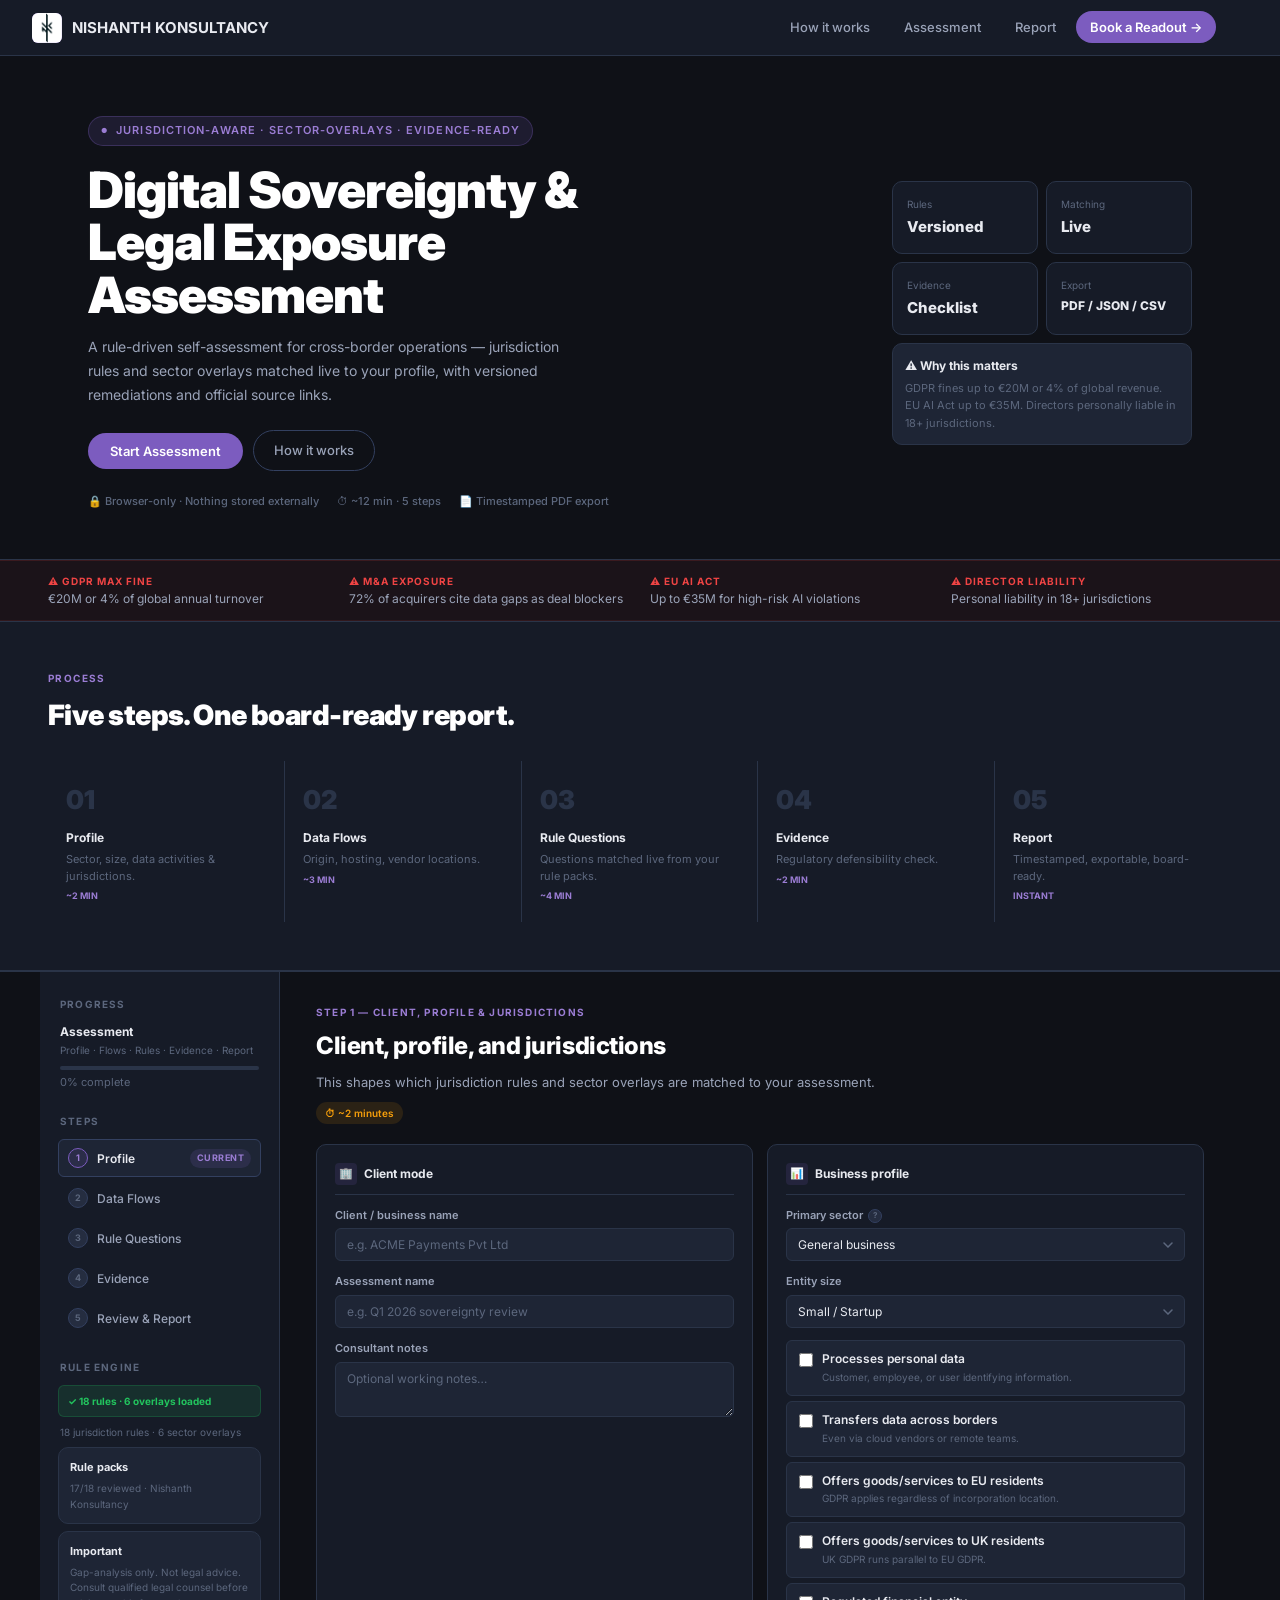
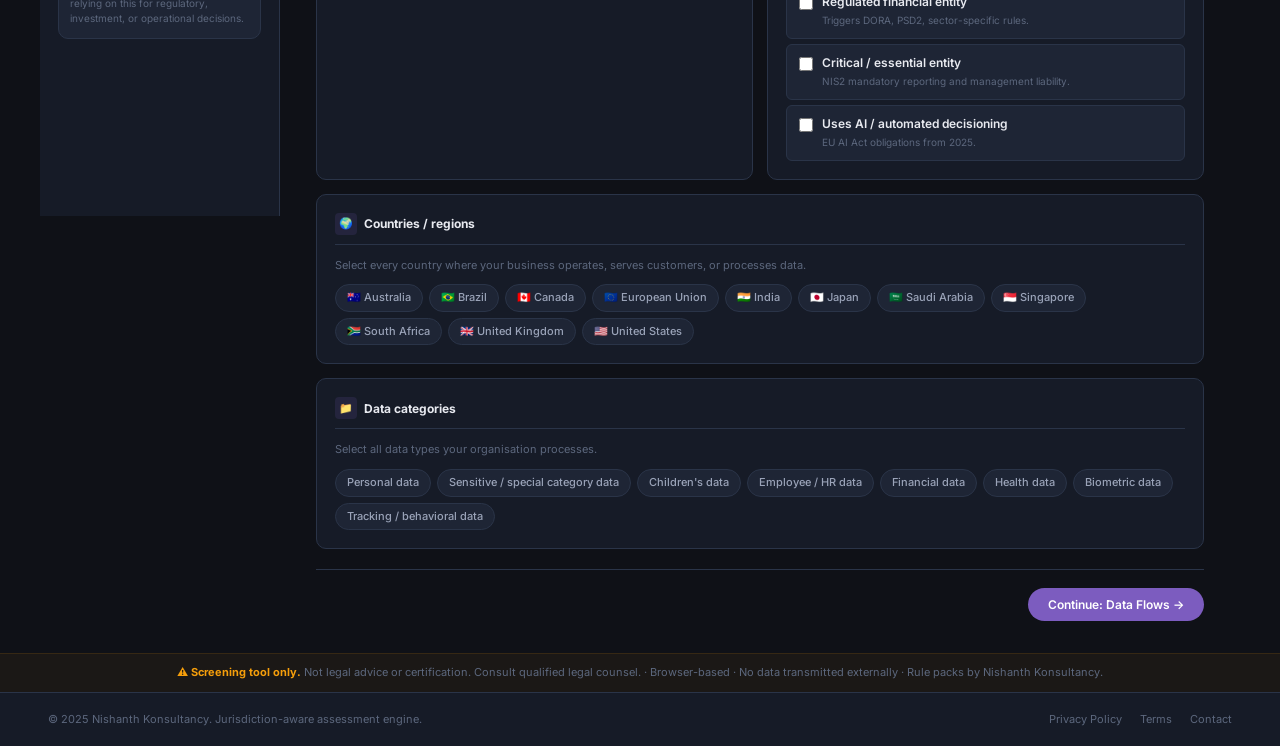
==== commit 89c7a4e1: "Add files via upload" ====
--- a/index.html
+++ b/index.html
@@ -581,9 +581,12 @@
        risk_score_band       — after report generation (band: low/medium/high/critical)
        consulting_signal     — when risk_score >= 6.5 threshold (risk_level, triggered_rules, jurisdiction_count)
        lead_qualified        — when report_generate AND booking_intent both fired (lead_type)
-       booking_intent        — Book a Readout (nav + report CTA)
-       file_download         — PDF / JSON / CSV
-       report_export_all     — fires on any export (format: pdf/json/csv)
+       cta_start_assessment  — Start Assessment button (hero) — P0 conversion
+       cta_generate_report   — Generate Report button (step 5) — P0 conversion
+       cta_book_readout_report — Book a 30-min Readout (report CTA) — P0 lead
+       cta_book_readout_nav  — Book a Readout (navigation bar) — P0 lead
+       cta_export_report     — any export button: export_format = pdf|json|csv — P1
+       button_click          — all other nav buttons (Back, Continue steps) — P2
        share                 — Copy Link
        assessment_retake     — Retake
        scroll                — page depth 25/50/75/90/100%
@@ -644,8 +647,7 @@
 
   on('heroStartBtn', 'click', function () {
     lastAction = 'heroStartBtn';
-    var p = {button_id: 'heroStartBtn', button_text: 'Start Assessment', button_location: 'hero'};
-    push({event: 'button_click', ...p});
+    push({event: 'cta_start_assessment', button_id: 'heroStartBtn', button_location: 'hero'});
     push({event: 'assessment_start'});
     stepStart[1] = Date.now(); currentStep = 1;
     trackStepProgress(1);
@@ -725,52 +727,54 @@
 
   on('generateBtn', 'click', function () {
     lastAction = 'generateBtn'; reportSeen = true; reportGenerateFired = true;
-    var p = {button_id: 'generateBtn', button_text: 'Generate Report', button_location: 'step_5',
-             step_number: 5, step_name: 'review',
-             time_on_step: fmt(Date.now() - (stepStart[5] || T0)),
-             total_assessment_time: fmt(Date.now() - T0)};
-    push({event: 'button_click', ...p});
-    push({event: 'report_generate', ...p});
+    var dur = fmt(Date.now() - (stepStart[5] || T0));
+    var total = fmt(Date.now() - T0);
+    push({event: 'cta_generate_report', button_id: 'generateBtn', button_location: 'step_5',
+          step_number: 5, step_name: 'review', time_on_step: dur, total_assessment_time: total});
+    push({event: 'report_generate', step_number: 5, step_name: 'review',
+          time_on_step: dur, total_assessment_time: total});
     checkLeadQualified();
   });
 
   on('ctaContactBtn', 'click', function () {
     lastAction = 'ctaContactBtn'; bookingFired = true;
-    var p = {button_id: 'ctaContactBtn', button_text: 'Book a 30-min Expert Readout', button_location: 'report_cta'};
-    push({event: 'button_click', ...p});
-    push({event: 'booking_intent', ...p, booking_type: 'readout_30min'});
+    push({event: 'cta_book_readout_report', button_id: 'ctaContactBtn', button_location: 'report_cta',
+          booking_type: 'readout_30min'});
+    push({event: 'booking_intent', button_id: 'ctaContactBtn', button_location: 'report_cta',
+          booking_type: 'readout_30min'});
     checkLeadQualified();
   });
 
   on('navBookBtn', 'click', function () {
     lastAction = 'navBookBtn'; bookingFired = true;
-    var p = {button_id: 'navBookBtn', button_text: 'Book a Readout', button_location: 'navigation'};
-    push({event: 'button_click', ...p});
-    push({event: 'booking_intent', ...p, booking_type: 'readout_30min'});
+    push({event: 'cta_book_readout_nav', button_id: 'navBookBtn', button_location: 'navigation',
+          booking_type: 'readout_30min'});
+    push({event: 'booking_intent', button_id: 'navBookBtn', button_location: 'navigation',
+          booking_type: 'readout_30min'});
     checkLeadQualified();
   });
 
   on('expPdfBtn', 'click', function () {
     lastAction = 'expPdfBtn';
-    var p = {button_id: 'expPdfBtn', button_text: 'Export PDF', button_location: 'report_exports', file_name: 'digital-sovereignty-report.pdf', file_extension: 'pdf'};
-    push({event: 'button_click', ...p});
-    push({event: 'file_download', ...p});
+    push({event: 'cta_export_report', button_id: 'expPdfBtn', button_location: 'report_exports',
+          export_format: 'pdf', file_name: 'digital-sovereignty-report.pdf'});
+    push({event: 'file_download', file_name: 'digital-sovereignty-report.pdf', file_extension: 'pdf'});
     push({event: 'report_export_all', format: 'pdf'});
   });
 
   on('expJsonBtn', 'click', function () {
     lastAction = 'expJsonBtn';
-    var p = {button_id: 'expJsonBtn', button_text: 'Export JSON', button_location: 'report_exports', file_name: 'digital-sovereignty-report.json', file_extension: 'json'};
-    push({event: 'button_click', ...p});
-    push({event: 'file_download', ...p});
+    push({event: 'cta_export_report', button_id: 'expJsonBtn', button_location: 'report_exports',
+          export_format: 'json', file_name: 'digital-sovereignty-report.json'});
+    push({event: 'file_download', file_name: 'digital-sovereignty-report.json', file_extension: 'json'});
     push({event: 'report_export_all', format: 'json'});
   });
 
   on('expCsvBtn', 'click', function () {
     lastAction = 'expCsvBtn';
-    var p = {button_id: 'expCsvBtn', button_text: 'Export CSV', button_location: 'report_exports', file_name: 'digital-sovereignty-actions.csv', file_extension: 'csv'};
-    push({event: 'button_click', ...p});
-    push({event: 'file_download', ...p});
+    push({event: 'cta_export_report', button_id: 'expCsvBtn', button_location: 'report_exports',
+          export_format: 'csv', file_name: 'digital-sovereignty-actions.csv'});
+    push({event: 'file_download', file_name: 'digital-sovereignty-actions.csv', file_extension: 'csv'});
     push({event: 'report_export_all', format: 'csv'});
   });
 
@@ -936,4 +940,4 @@
 
 <script type="module" src="app.js"></script>
 </body>
-</html>
+</html>
--- a/styles.css
+++ b/styles.css
@@ -522,11 +522,349 @@
 }
 
 /* ── Print ── */
+/* ════════════════════════════════════════════════════
+   PRINT / PDF STYLES — NK branded dark theme
+   Preserves the dark background so the printed/PDF
+   report looks identical to the screen version.
+   All tabs are expanded (no interactive tabs in PDF).
+   ════════════════════════════════════════════════════ */
 @media print {
-  nav, .sidebar, .sp:not(.active), .hero, .risk-strip, .how,
-  .notice-bar, footer, .exp-row, .cta-block, .btn-back, .btn-next,
-  #assessment { display: none !important; }
+
+  /* ── Hide everything except the report ── */
+  nav, .sidebar, .sp, .hero, .risk-strip, .how,
+  .notice-bar, footer, .exp-row, .cta-block,
+  .btn-back, .btn-next, #assessment,
+  .snav, .step-time { display: none !important; }
+
+  /* ── Force report visible ── */
   #report { display: block !important; }
-  .rpt-hero, .rpt-body { padding: 16px; }
-  body { background: #fff; color: #000; }
-}
+
+  /* ── Page setup ── */
+  @page {
+    size: A4;
+    margin: 14mm 14mm 18mm 14mm;
+  }
+
+  /* ── Keep dark theme for print ── */
+  * {
+    -webkit-print-color-adjust: exact !important;
+    print-color-adjust: exact !important;
+    color-adjust: exact !important;
+  }
+
+  html, body {
+    background: #0f1117 !important;
+    color: #e8eaf0 !important;
+    font-size: 11px !important;
+    font-family: 'Inter', Arial, sans-serif !important;
+  }
+
+  /* ── Report hero / header ── */
+  .rpt-hero {
+    background: #161b27 !important;
+    border-bottom: 1px solid #2a3448 !important;
+    padding: 18px 20px 14px !important;
+  }
+  .rpt-hero-in { max-width: 100% !important; }
+
+  .rpt-tag {
+    display: inline-flex !important;
+    background: rgba(124,92,191,.15) !important;
+    border: 1px solid rgba(124,92,191,.3) !important;
+    color: #9b7dd4 !important;
+    font-size: 8px !important;
+    padding: 2px 9px !important;
+    border-radius: 20px !important;
+    margin-bottom: 8px !important;
+    font-weight: 700 !important;
+    letter-spacing: .1em !important;
+    text-transform: uppercase !important;
+  }
+
+  .rpt-hero h2 {
+    font-size: 20px !important;
+    font-weight: 900 !important;
+    color: #fff !important;
+    letter-spacing: -.02em !important;
+    margin-bottom: 4px !important;
+  }
+
+  .rpt-meta {
+    font-size: 9px !important;
+    color: #5c677d !important;
+    display: flex !important;
+    gap: 10px !important;
+    flex-wrap: wrap !important;
+    margin-top: 4px !important;
+  }
+
+  .ts-badge {
+    background: rgba(124,92,191,.15) !important;
+    color: #9b7dd4 !important;
+    border: 1px solid rgba(124,92,191,.25) !important;
+    padding: 1px 7px !important;
+    border-radius: 20px !important;
+    font-size: 8px !important;
+    font-weight: 700 !important;
+  }
+
+  /* ── Score cards ── */
+  .score-cards {
+    display: grid !important;
+    grid-template-columns: repeat(5, 1fr) !important;
+    gap: 6px !important;
+    margin-top: 12px !important;
+  }
+
+  .sc {
+    background: #1e2535 !important;
+    border: 1px solid #2a3448 !important;
+    border-radius: 8px !important;
+    padding: 10px 8px !important;
+    break-inside: avoid !important;
+  }
+
+  .sc-lbl {
+    font-size: 7px !important;
+    color: #5c677d !important;
+    text-transform: uppercase !important;
+    letter-spacing: .08em !important;
+    margin-bottom: 5px !important;
+    font-weight: 600 !important;
+  }
+
+  .sc-val {
+    font-size: 22px !important;
+    font-weight: 900 !important;
+    line-height: 1 !important;
+  }
+  .sc-val.red   { color: #ef4444 !important; }
+  .sc-val.amber { color: #f59e0b !important; }
+  .sc-val.green { color: #22c55e !important; }
+
+  .sc-sub { font-size: 8px !important; color: #5c677d !important; margin-top: 3px !important; }
+
+  /* ── Report body ── */
+  .rpt-body {
+    max-width: 100% !important;
+    padding: 14px 20px 20px !important;
+  }
+
+  .rsec {
+    background: #161b27 !important;
+    border: 1px solid #2a3448 !important;
+    border-radius: 8px !important;
+    padding: 14px !important;
+    margin-bottom: 10px !important;
+    break-inside: avoid !important;
+  }
+
+  .rsec-t {
+    font-size: 12px !important;
+    font-weight: 800 !important;
+    color: #e8eaf0 !important;
+    margin-bottom: 8px !important;
+    display: flex !important;
+    align-items: center !important;
+    gap: 7px !important;
+  }
+
+  .rpt-icon {
+    width: 22px !important;
+    height: 22px !important;
+    border-radius: 4px !important;
+    background: rgba(124,92,191,.15) !important;
+    display: flex !important;
+    align-items: center !important;
+    justify-content: center !important;
+    font-size: 11px !important;
+    flex-shrink: 0 !important;
+  }
+
+  /* ── Narrative ── */
+  .narr {
+    background: #1e2535 !important;
+    border: 1px solid #2a3448 !important;
+    border-left: 3px solid #7c5cbf !important;
+    border-radius: 8px !important;
+    padding: 12px 14px !important;
+    font-size: 11px !important;
+    line-height: 1.7 !important;
+    color: #9aa3b8 !important;
+  }
+
+  /* ── Topline stats ── */
+  #rptTopline {
+    display: grid !important;
+    grid-template-columns: repeat(auto-fill, minmax(140px, 1fr)) !important;
+    gap: 6px !important;
+    margin-top: 10px !important;
+  }
+
+  /* ── Rule cards — ALL tabs expanded ── */
+  .rrc {
+    background: #1e2535 !important;
+    border: 1px solid #2a3448 !important;
+    border-radius: 8px !important;
+    margin-bottom: 8px !important;
+    overflow: visible !important;
+    break-inside: avoid !important;
+  }
+
+  .rrc-head {
+    padding: 10px 14px !important;
+    border-bottom: 1px solid #2a3448 !important;
+    display: flex !important;
+    flex-wrap: wrap !important;
+    gap: 8px !important;
+    align-items: flex-start !important;
+    justify-content: space-between !important;
+  }
+
+  .rrc-title { font-size: 11px !important; font-weight: 700 !important; color: #fff !important; margin-bottom: 4px !important; }
+  .rrc-meta  { font-size: 9px !important; color: #5c677d !important; display: flex !important; gap: 10px !important; flex-wrap: wrap !important; }
+  .rrc-meta a { color: #9b7dd4 !important; }
+
+  /* Tab bar — hide it in print, expand all panes */
+  .tabs { display: none !important; }
+
+  /* ALL tab panes become visible and stacked */
+  .tab-pane {
+    display: block !important;
+    padding: 10px 14px !important;
+    border-top: 1px solid #2a3448 !important;
+  }
+
+  /* Label each pane so the reader knows which section it is */
+  .tab-pane[data-pane="answers"]::before    { content: "ANSWERS"; display: block; font-size: 8px; font-weight: 700; color: #5c677d; letter-spacing: .12em; text-transform: uppercase; margin-bottom: 6px; }
+  .tab-pane[data-pane="evidence"]::before   { content: "EVIDENCE CHECKLIST"; display: block; font-size: 8px; font-weight: 700; color: #5c677d; letter-spacing: .12em; text-transform: uppercase; margin-bottom: 6px; }
+  .tab-pane[data-pane="remediation"]::before{ content: "REMEDIATION"; display: block; font-size: 8px; font-weight: 700; color: #5c677d; letter-spacing: .12em; text-transform: uppercase; margin-bottom: 6px; }
+  .tab-pane[data-pane="sources"]::before    { content: "OFFICIAL SOURCES"; display: block; font-size: 8px; font-weight: 700; color: #5c677d; letter-spacing: .12em; text-transform: uppercase; margin-bottom: 6px; }
+
+  /* ── Q&A items ── */
+  .qa-item {
+    padding: 7px 10px !important;
+    background: #252d40 !important;
+    border: 1px solid #2a3448 !important;
+    border-radius: 4px !important;
+    margin-bottom: 4px !important;
+    display: flex !important;
+    align-items: flex-start !important;
+    justify-content: space-between !important;
+    gap: 8px !important;
+  }
+  .qa-text { font-size: 10px !important; color: #9aa3b8 !important; flex: 1 !important; line-height: 1.45 !important; }
+
+  /* ── Answer badges ── */
+  .ans-btn, .rag {
+    display: inline-flex !important;
+    padding: 2px 8px !important;
+    border-radius: 20px !important;
+    font-size: 9px !important;
+    font-weight: 700 !important;
+  }
+  .ans-btn.s-yes, .rag.green { background: rgba(34,197,94,.12) !important; color: #22c55e !important; border: 1px solid #22c55e !important; }
+  .ans-btn.s-partial         { background: rgba(245,158,11,.12) !important; color: #f59e0b !important; border: 1px solid #f59e0b !important; }
+  .ans-btn.s-no, .rag.red    { background: rgba(239,68,68,.12) !important; color: #ef4444 !important; border: 1px solid #ef4444 !important; }
+  .ans-btn.s-na, .rag.amber  { background: rgba(245,158,11,.12) !important; color: #f59e0b !important; border: 1px solid #f59e0b !important; }
+
+  /* ── Evidence list ── */
+  .evid-list { display: flex !important; flex-direction: column !important; gap: 4px !important; }
+  .evid-item {
+    display: flex !important;
+    align-items: center !important;
+    gap: 7px !important;
+    padding: 6px 8px !important;
+    background: #1e2535 !important;
+    border: 1px solid #2a3448 !important;
+    border-radius: 4px !important;
+    font-size: 10px !important;
+    color: #9aa3b8 !important;
+  }
+
+  /* ── Remediation items ── */
+  .rem-list { display: flex !important; flex-direction: column !important; gap: 5px !important; }
+  .rem-item {
+    padding: 8px 10px !important;
+    background: #1e2535 !important;
+    border: 1px solid #2a3448 !important;
+    border-radius: 4px !important;
+    display: grid !important;
+    grid-template-columns: 60px 1fr 70px !important;
+    gap: 8px !important;
+    align-items: start !important;
+  }
+  .rem-p  { font-size: 8px !important; font-weight: 700 !important; text-transform: uppercase !important; letter-spacing: .05em !important; padding: 2px 6px !important; border-radius: 20px !important; text-align: center !important; }
+  .rp-imm { background: rgba(239,68,68,.12) !important; color: #ef4444 !important; }
+  .rp-pln { background: rgba(245,158,11,.12) !important; color: #f59e0b !important; }
+  .rp-mnt { background: rgba(34,197,94,.12) !important;  color: #22c55e !important; }
+  .rem-act { font-size: 10px !important; color: #9aa3b8 !important; line-height: 1.4 !important; }
+  .rem-own { font-size: 9px !important; color: #5c677d !important; text-align: right !important; }
+
+  /* ── Source links ── */
+  .src-list { display: flex !important; flex-direction: column !important; gap: 4px !important; }
+  .src-item {
+    display: flex !important;
+    align-items: center !important;
+    gap: 6px !important;
+    padding: 6px 9px !important;
+    background: #252d40 !important;
+    border: 1px solid #2a3448 !important;
+    border-radius: 4px !important;
+    font-size: 10px !important;
+  }
+  .src-item a { color: #9b7dd4 !important; text-decoration: none !important; flex: 1 !important; }
+  .src-meta { font-size: 9px !important; color: #5c677d !important; background: #1e2535 !important; border: 1px solid #2a3448 !important; padding: 1px 6px !important; border-radius: 20px !important; white-space: nowrap !important; }
+
+  /* ── Action register ── */
+  .act-list { display: flex !important; flex-direction: column !important; gap: 6px !important; }
+  .act-item {
+    background: #1e2535 !important;
+    border: 1px solid #2a3448 !important;
+    border-radius: 8px !important;
+    padding: 10px 12px !important;
+    display: grid !important;
+    grid-template-columns: 22px 1fr auto !important;
+    gap: 8px !important;
+    align-items: start !important;
+    break-inside: avoid !important;
+  }
+  .act-num { width: 22px !important; height: 22px !important; border-radius: 50% !important; display: flex !important; align-items: center !important; justify-content: center !important; font-size: 9px !important; font-weight: 800 !important; flex-shrink: 0 !important; }
+  .an-h { background: rgba(239,68,68,.12) !important; color: #ef4444 !important; }
+  .an-m { background: rgba(245,158,11,.12) !important; color: #f59e0b !important; }
+  .an-l { background: rgba(34,197,94,.12)  !important; color: #22c55e !important; }
+  .act-title { font-size: 11px !important; font-weight: 700 !important; color: #e8eaf0 !important; margin-bottom: 2px !important; }
+  .act-desc  { font-size: 10px !important; color: #5c677d !important; line-height: 1.45 !important; }
+  .act-meta  { font-size: 9px !important; color: #5c677d !important; text-align: right !important; }
+
+  /* ── Badges ── */
+  .rbadge, .may-badge {
+    display: inline-flex !important;
+    align-items: center !important;
+    padding: 2px 7px !important;
+    border-radius: 20px !important;
+    font-size: 8px !important;
+    font-weight: 700 !important;
+    text-transform: uppercase !important;
+    letter-spacing: .05em !important;
+  }
+
+  /* ── Print footer strip ── */
+  #report::after {
+    content: "Digital Sovereignty & Legal Exposure Assessment  ·  Nishanth Konsultancy  ·  nishanthkonsultancy.com  ·  Screening tool only — not legal advice.";
+    display: block;
+    margin-top: 24px;
+    padding-top: 12px;
+    border-top: 1px solid #2a3448;
+    font-size: 8px;
+    color: #5c677d;
+    text-align: center;
+    font-family: 'Inter', Arial, sans-serif;
+  }
+
+  /* ── Page breaks ── */
+  .rrc      { page-break-inside: avoid; }
+  .rsec     { page-break-inside: avoid; }
+  .act-item { page-break-inside: avoid; }
+  .rrc:nth-child(4n) { page-break-after: always; }
+}
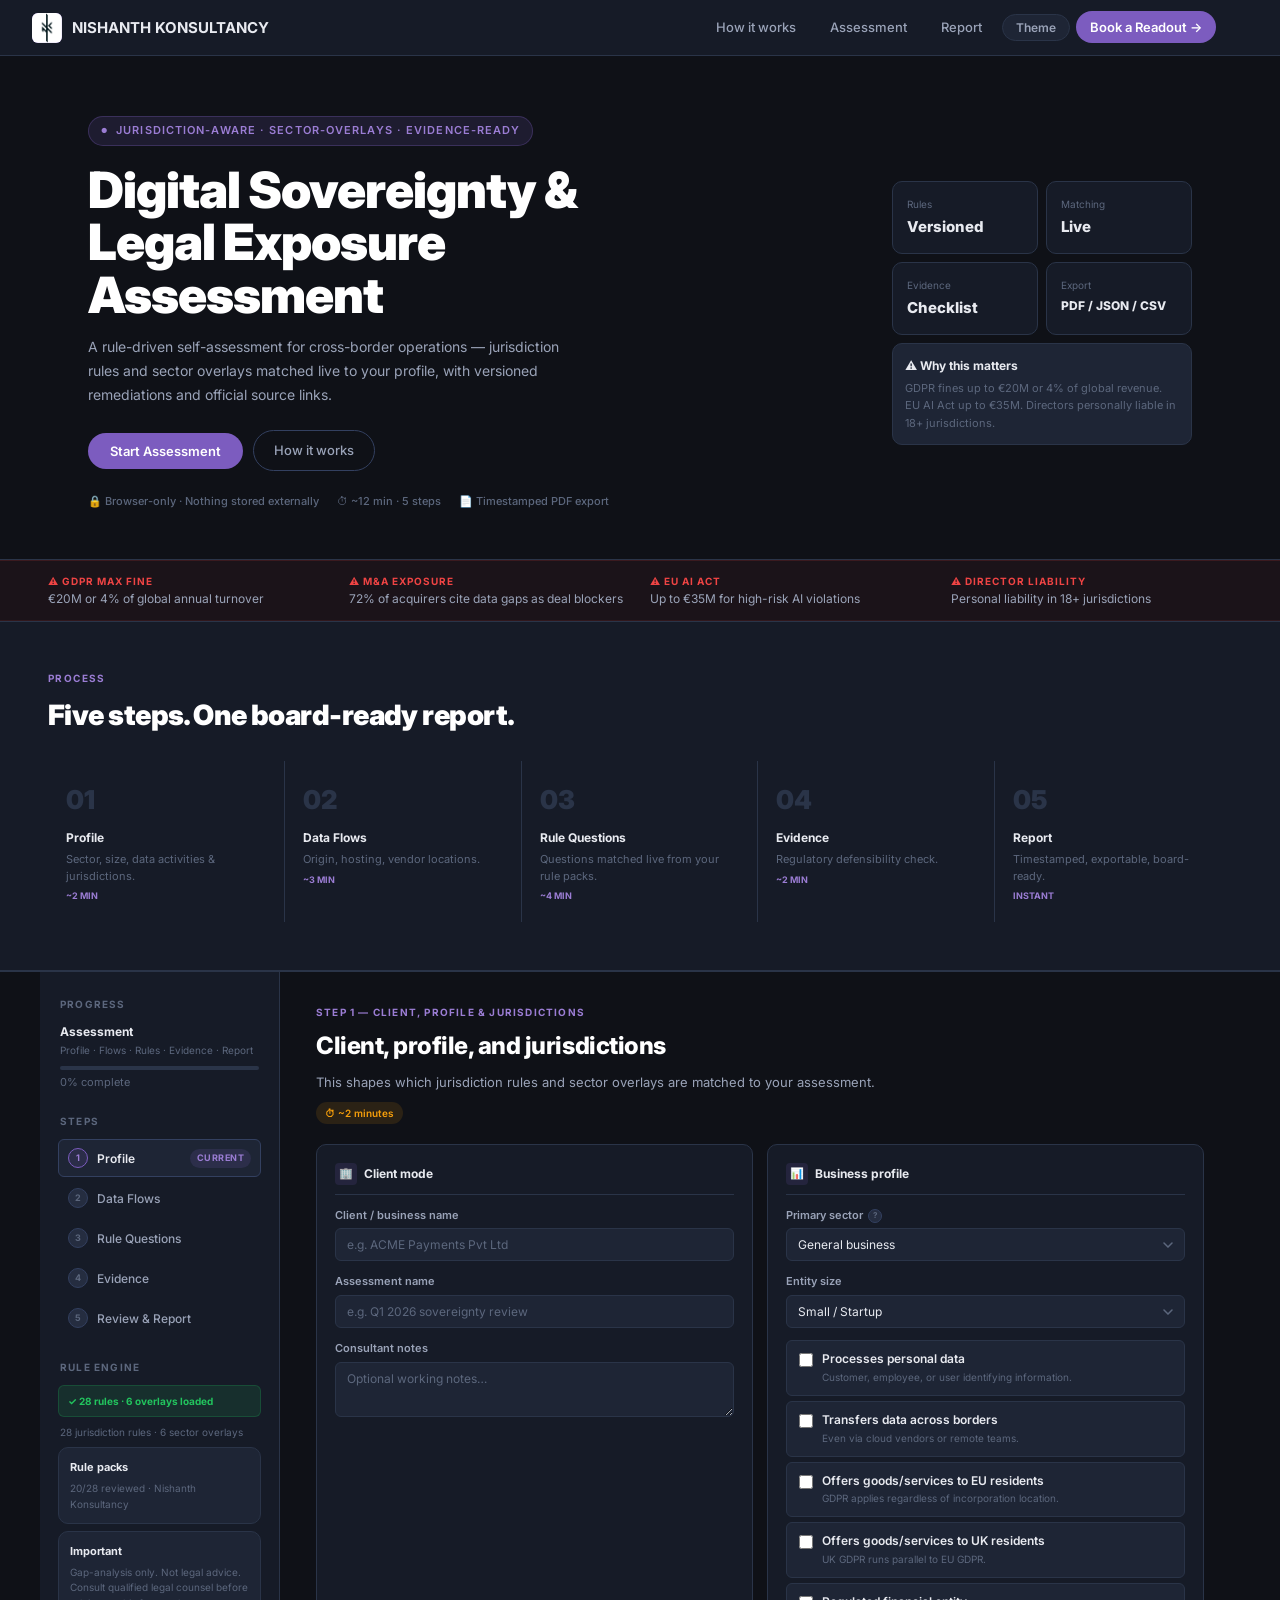
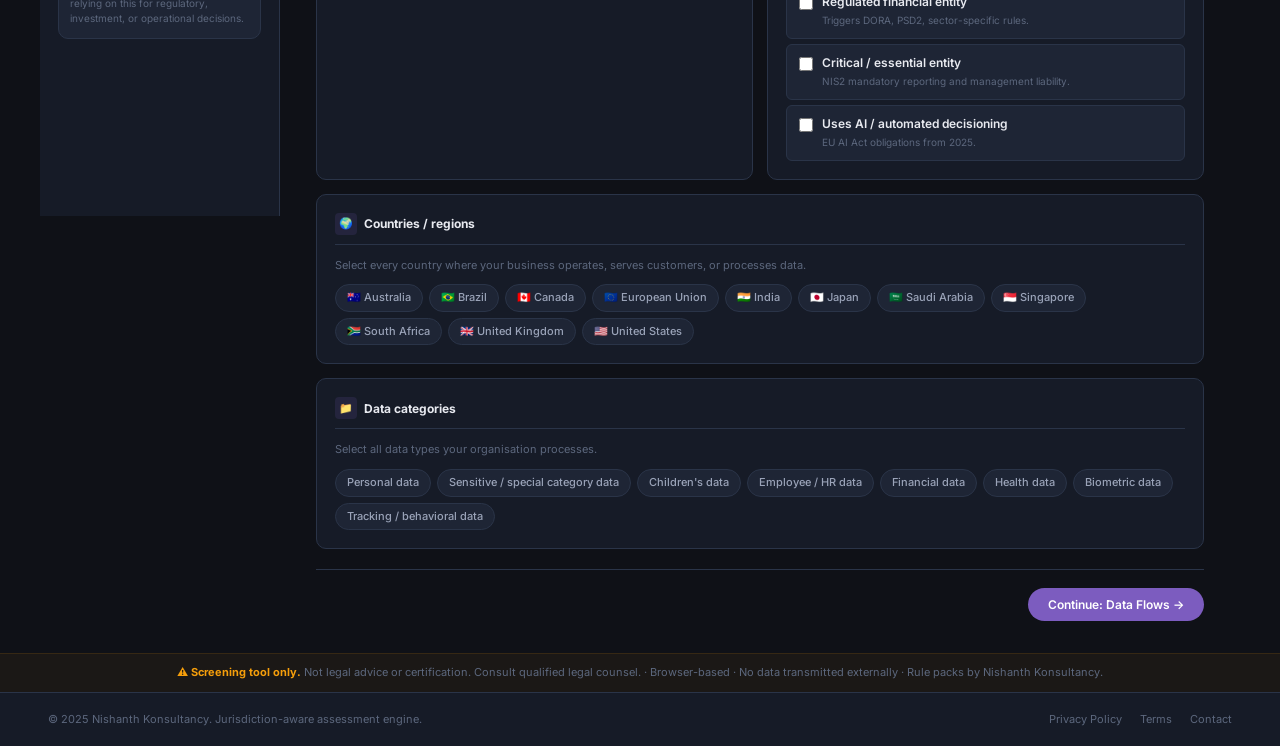
==== commit 183489c2: "Update index.html" ====
--- a/index.html
+++ b/index.html
@@ -3,6 +3,19 @@
 <head>
   <meta charset="UTF-8">
   <meta name="viewport" content="width=device-width, initial-scale=1.0">
+
+
+   <!-- ══════════════════════════════════════════════════════
+       GOOGLE TAG MANAGER
+       Replace GTM-XXXXXXX with your container ID.
+       GTM will fire GA4 events automatically via dataLayer
+       pushes — no direct gtag() calls needed.
+  ══════════════════════════════════════════════════════ -->
+  <script>(function(w,d,s,l,i){w[l]=w[l]||[];w[l].push({'gtm.start':
+  new Date().getTime(),event:'gtm.js'});var f=d.getElementsByTagName(s)[0],
+  j=d.createElement(s),dl=l!='dataLayer'?'&l='+l:'';j.async=true;j.src=
+  'https://www.googletagmanager.com/gtm.js?id='+i+dl;f.parentNode.insertBefore(j,f);
+  })(window,document,'script','dataLayer','GTM-P2SXMSMG');</script>
 
   <!-- ═══ PRIMARY SEO ═══ -->
   <title>Digital Sovereignty &amp; Legal Exposure Assessment — Nishanth Konsultancy</title>
@@ -31,6 +44,9 @@
   <meta name="twitter:title"       content="Digital Sovereignty &amp; Legal Exposure Assessment">
   <meta name="twitter:description" content="Free browser-only tool. Jurisdiction rules matched to your profile. Board-ready PDF, JSON, and CSV exports.">
   <meta name="twitter:image"       content="https://nishanthkonsultancy.com/assets/og-assessment.png">
+
+  <!-- ═══ Delete later after testing ═══ -->
+ <script>console.log("GTM WORKING");</script>
 
   <!-- ═══ STRUCTURED DATA — WebPage ═══ -->
   <script type="application/ld+json">
@@ -123,19 +139,19 @@
   <link href="https://fonts.googleapis.com/css2?family=Inter:wght@300;400;500;600;700;800;900&display=swap" rel="stylesheet">
 
   <!-- ═══ STYLESHEET ═══ -->
+  <!-- ══ NK Theme — must run before stylesheet to prevent flash ══ -->
+  <script>
+  (function(){
+    var key = "nmkk_theme";
+    var saved = localStorage.getItem(key);
+    // Default dark; honour saved pref
+    document.documentElement.setAttribute("data-theme", saved === "light" ? "light" : "dark");
+  })();
+  </script>
+
   <link rel="stylesheet" href="styles.css">
 
-  <!-- ══════════════════════════════════════════════════════
-       GOOGLE TAG MANAGER
-       Replace GTM-XXXXXXX with your container ID.
-       GTM will fire GA4 events automatically via dataLayer
-       pushes — no direct gtag() calls needed.
-  ══════════════════════════════════════════════════════ -->
-  <script>(function(w,d,s,l,i){w[l]=w[l]||[];w[l].push({'gtm.start':
-  new Date().getTime(),event:'gtm.js'});var f=d.getElementsByTagName(s)[0],
-  j=d.createElement(s),dl=l!='dataLayer'?'&l='+l:'';j.async=true;j.src=
-  'https://www.googletagmanager.com/gtm.js?id='+i+dl;f.parentNode.insertBefore(j,f);
-  })(window,document,'script','dataLayer','GTM-P2SXMSMG');</script>
+
 </head>
 <body>
 
@@ -161,6 +177,13 @@
     <a href="#how"        aria-label="How the assessment works">How it works</a>
     <a href="#assessment" aria-label="Start the assessment">Assessment</a>
     <a href="#report"     aria-label="View your report">Report</a>
+    <button
+      data-theme-toggle
+      aria-label="Toggle light/dark theme"
+      style="background:var(--bg3);border:1px solid var(--border);color:var(--text2);font-size:12px;font-weight:600;padding:5px 13px;border-radius:20px;cursor:pointer;transition:all .2s;font-family:inherit;"
+      onmouseover="this.style.borderColor='var(--purple)';this.style.color='var(--text)'"
+      onmouseout="this.style.borderColor='var(--border)';this.style.color='var(--text2)'"
+    >Theme</button>
     <a href="#"
        id="navBookBtn"
        class="nav-cta"
@@ -935,9 +958,26 @@
     });
   })();
 
+  /* ── NK Theme toggle ── */
+  (function () {
+    var key  = "nmkk_theme";
+    var root = document.documentElement;
+    var btn  = document.querySelector("[data-theme-toggle]");
+    if (!btn) return;
+    btn.addEventListener("click", function () {
+      var cur  = root.getAttribute("data-theme");
+      var next = cur === "dark" ? "light" : "dark";
+      root.setAttribute("data-theme", next);
+      localStorage.setItem(key, next);
+      /* keep meta theme-color in sync */
+      var meta = document.querySelector('meta[name="theme-color"]');
+      if (meta) meta.content = next === "light" ? "#ffffff" : "#0f1117";
+    });
+  })();
+
 })();
 </script>
 
 <script type="module" src="app.js"></script>
 </body>
-</html>+</html>
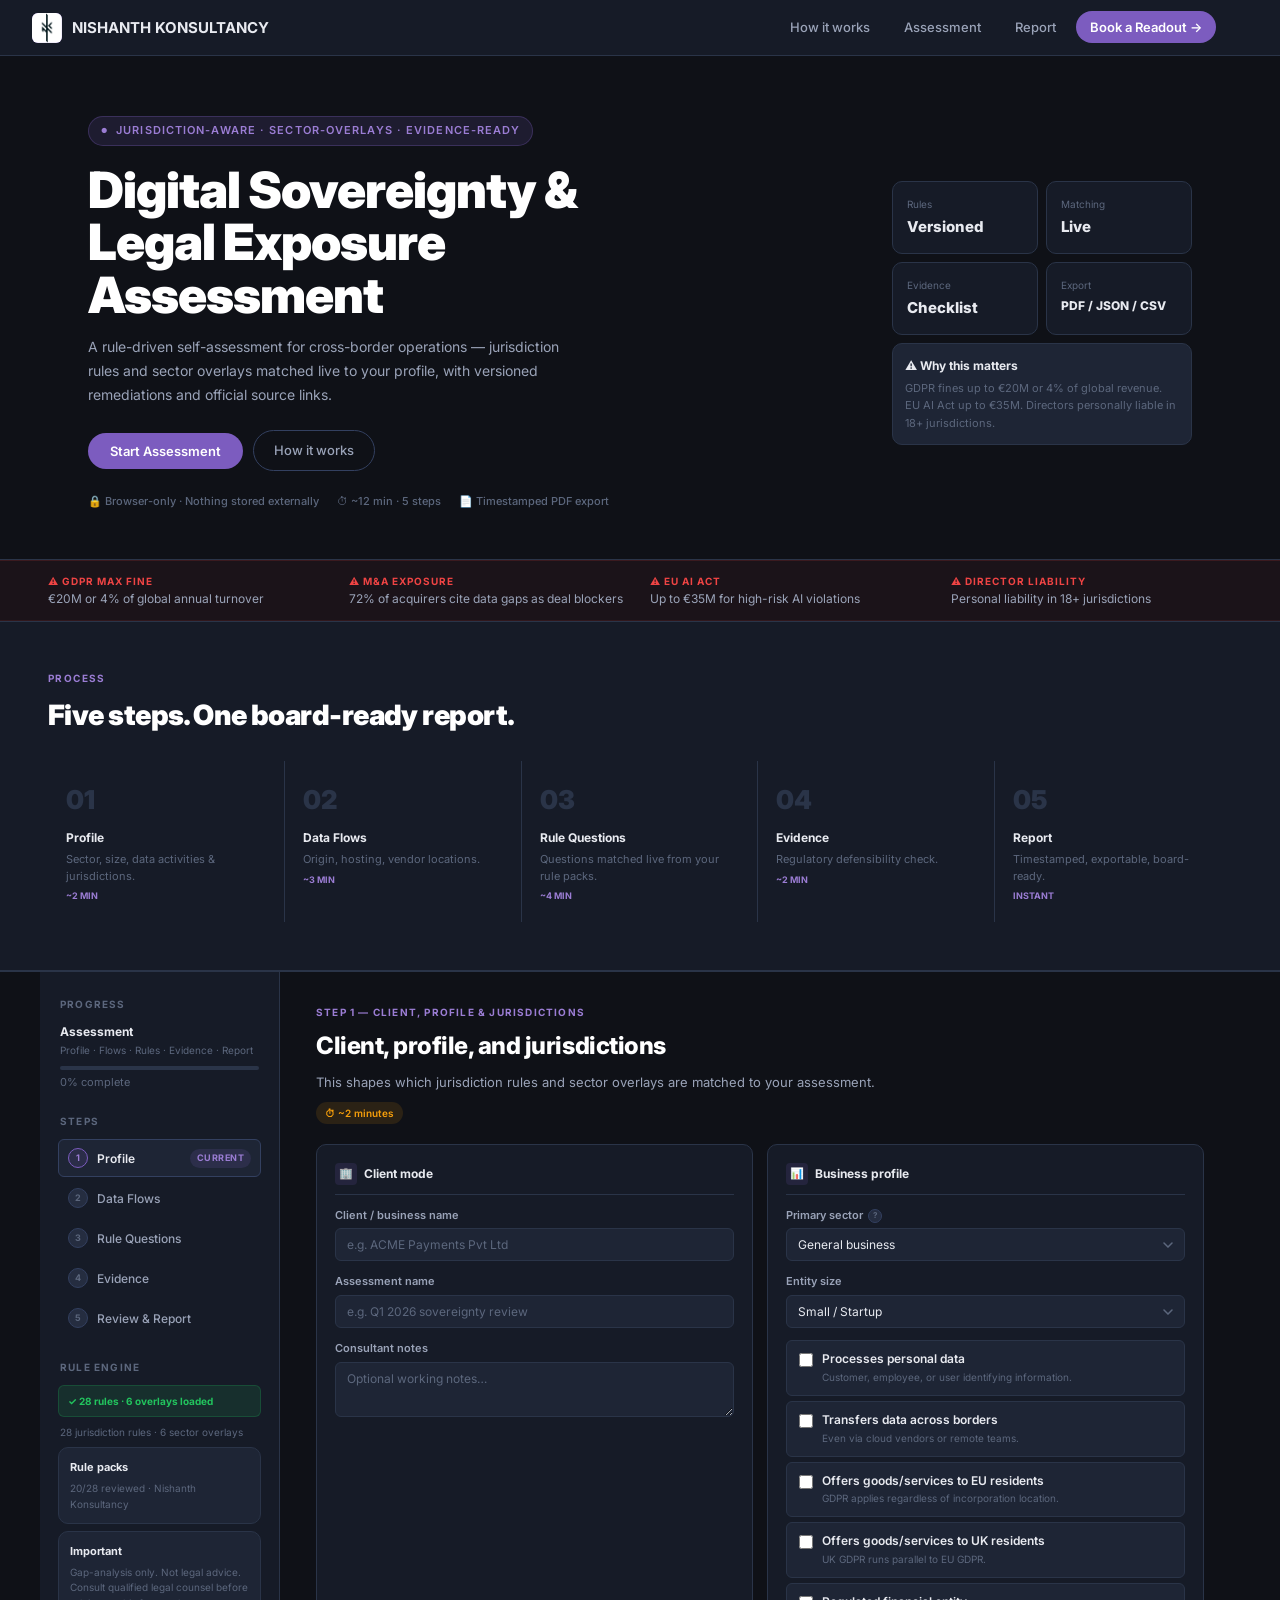
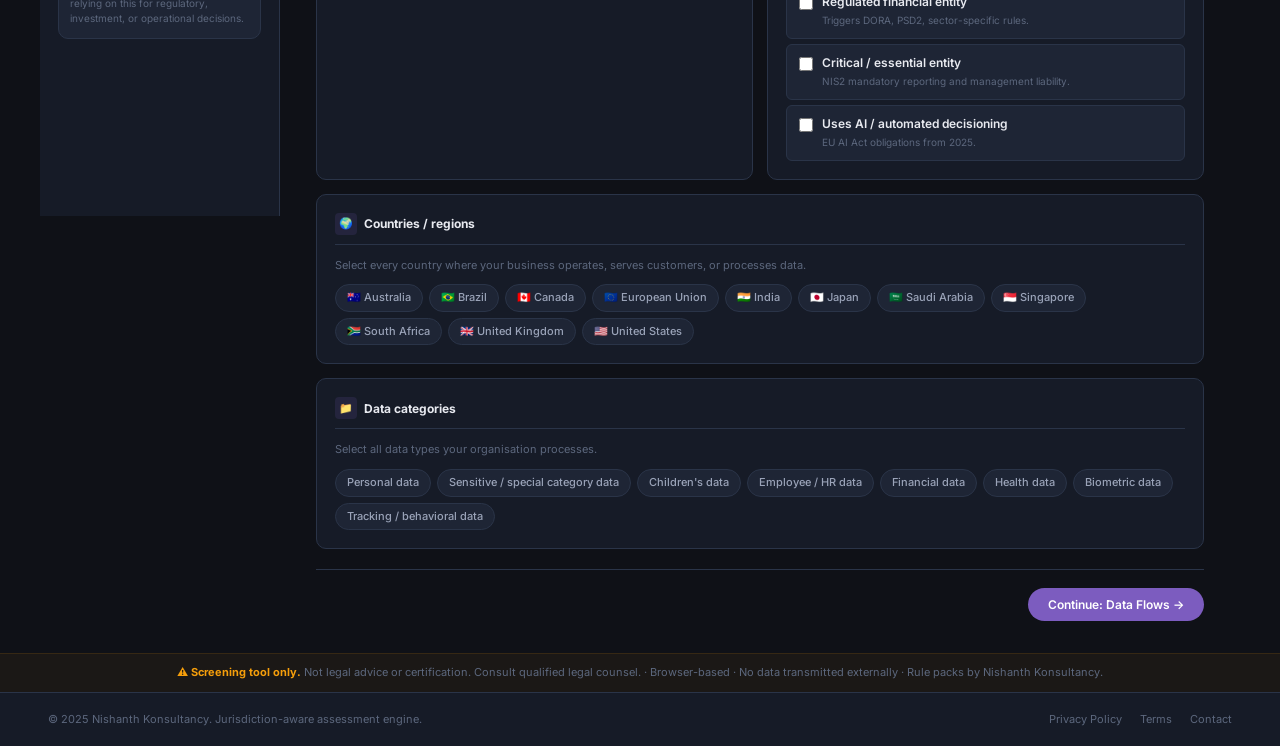
==== commit 54f22f33: "Revert "Updated tags"" ====
--- a/index.html
+++ b/index.html
@@ -3,19 +3,6 @@
 <head>
   <meta charset="UTF-8">
   <meta name="viewport" content="width=device-width, initial-scale=1.0">
-
-
-   <!-- ══════════════════════════════════════════════════════
-       GOOGLE TAG MANAGER
-       Replace GTM-XXXXXXX with your container ID.
-       GTM will fire GA4 events automatically via dataLayer
-       pushes — no direct gtag() calls needed.
-  ══════════════════════════════════════════════════════ -->
-  <script>(function(w,d,s,l,i){w[l]=w[l]||[];w[l].push({'gtm.start':
-  new Date().getTime(),event:'gtm.js'});var f=d.getElementsByTagName(s)[0],
-  j=d.createElement(s),dl=l!='dataLayer'?'&l='+l:'';j.async=true;j.src=
-  'https://www.googletagmanager.com/gtm.js?id='+i+dl;f.parentNode.insertBefore(j,f);
-  })(window,document,'script','dataLayer','GTM-P2SXMSMG');</script>
 
   <!-- ═══ PRIMARY SEO ═══ -->
   <title>Digital Sovereignty &amp; Legal Exposure Assessment — Nishanth Konsultancy</title>
@@ -44,9 +31,6 @@
   <meta name="twitter:title"       content="Digital Sovereignty &amp; Legal Exposure Assessment">
   <meta name="twitter:description" content="Free browser-only tool. Jurisdiction rules matched to your profile. Board-ready PDF, JSON, and CSV exports.">
   <meta name="twitter:image"       content="https://nishanthkonsultancy.com/assets/og-assessment.png">
-
-  <!-- ═══ Delete later after testing ═══ -->
- <script>console.log("GTM WORKING");</script>
 
   <!-- ═══ STRUCTURED DATA — WebPage ═══ -->
   <script type="application/ld+json">
@@ -139,19 +123,19 @@
   <link href="https://fonts.googleapis.com/css2?family=Inter:wght@300;400;500;600;700;800;900&display=swap" rel="stylesheet">
 
   <!-- ═══ STYLESHEET ═══ -->
-  <!-- ══ NK Theme — must run before stylesheet to prevent flash ══ -->
-  <script>
-  (function(){
-    var key = "nmkk_theme";
-    var saved = localStorage.getItem(key);
-    // Default dark; honour saved pref
-    document.documentElement.setAttribute("data-theme", saved === "light" ? "light" : "dark");
-  })();
-  </script>
-
   <link rel="stylesheet" href="styles.css">
 
-
+  <!-- ══════════════════════════════════════════════════════
+       GOOGLE TAG MANAGER
+       Replace GTM-XXXXXXX with your container ID.
+       GTM will fire GA4 events automatically via dataLayer
+       pushes — no direct gtag() calls needed.
+  ══════════════════════════════════════════════════════ -->
+  <script>(function(w,d,s,l,i){w[l]=w[l]||[];w[l].push({'gtm.start':
+  new Date().getTime(),event:'gtm.js'});var f=d.getElementsByTagName(s)[0],
+  j=d.createElement(s),dl=l!='dataLayer'?'&l='+l:'';j.async=true;j.src=
+  'https://www.googletagmanager.com/gtm.js?id='+i+dl;f.parentNode.insertBefore(j,f);
+  })(window,document,'script','dataLayer','GTM-P2SXMSMG');</script>
 </head>
 <body>
 
@@ -177,13 +161,6 @@
     <a href="#how"        aria-label="How the assessment works">How it works</a>
     <a href="#assessment" aria-label="Start the assessment">Assessment</a>
     <a href="#report"     aria-label="View your report">Report</a>
-    <button
-      data-theme-toggle
-      aria-label="Toggle light/dark theme"
-      style="background:var(--bg3);border:1px solid var(--border);color:var(--text2);font-size:12px;font-weight:600;padding:5px 13px;border-radius:20px;cursor:pointer;transition:all .2s;font-family:inherit;"
-      onmouseover="this.style.borderColor='var(--purple)';this.style.color='var(--text)'"
-      onmouseout="this.style.borderColor='var(--border)';this.style.color='var(--text2)'"
-    >Theme</button>
     <a href="#"
        id="navBookBtn"
        class="nav-cta"
@@ -958,26 +935,9 @@
     });
   })();
 
-  /* ── NK Theme toggle ── */
-  (function () {
-    var key  = "nmkk_theme";
-    var root = document.documentElement;
-    var btn  = document.querySelector("[data-theme-toggle]");
-    if (!btn) return;
-    btn.addEventListener("click", function () {
-      var cur  = root.getAttribute("data-theme");
-      var next = cur === "dark" ? "light" : "dark";
-      root.setAttribute("data-theme", next);
-      localStorage.setItem(key, next);
-      /* keep meta theme-color in sync */
-      var meta = document.querySelector('meta[name="theme-color"]');
-      if (meta) meta.content = next === "light" ? "#ffffff" : "#0f1117";
-    });
-  })();
-
 })();
 </script>
 
 <script type="module" src="app.js"></script>
 </body>
-</html>
+</html>
